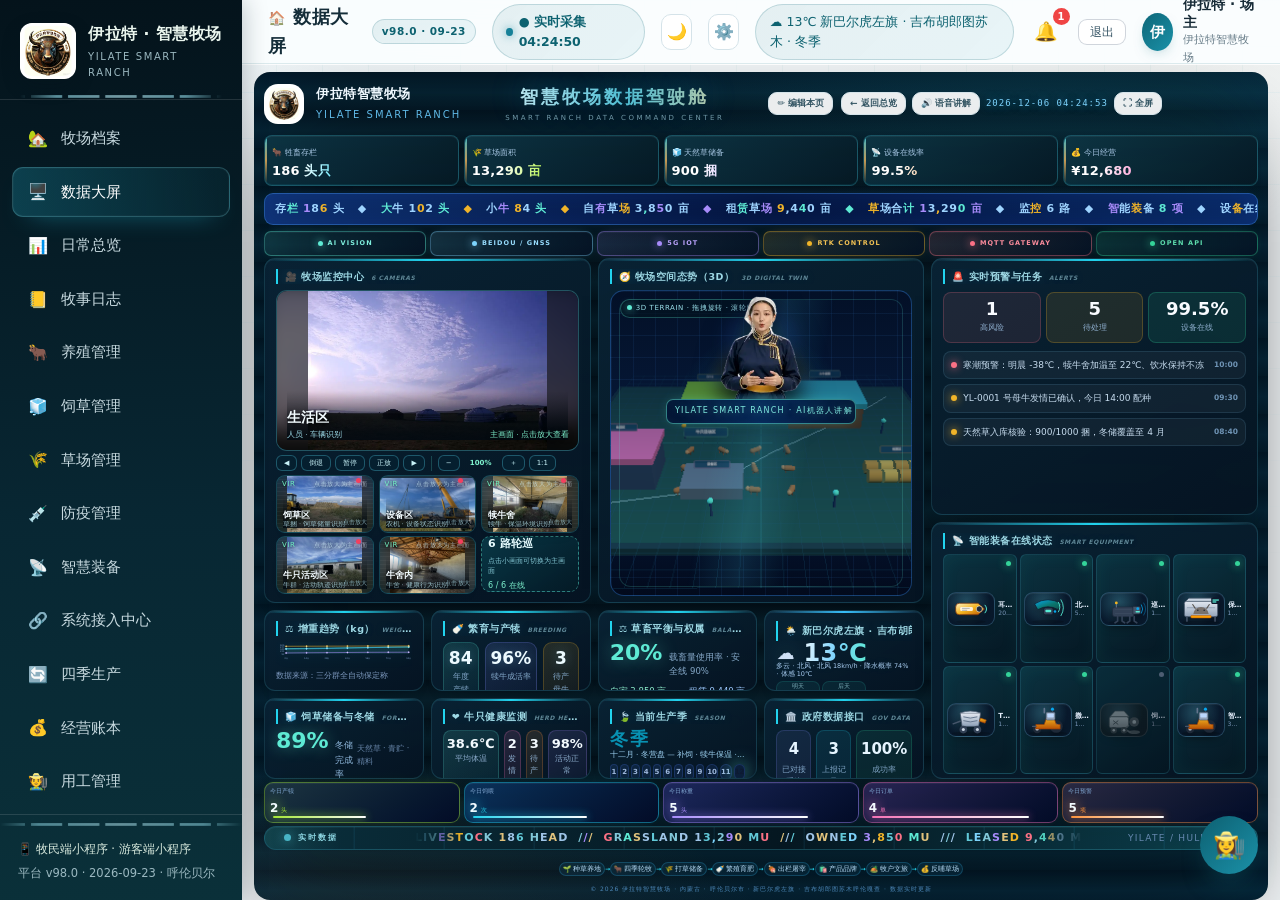
==== index.html @ 6fafd39a "v98.0 全站功能、账号权限与布局优化" ====
<!DOCTYPE html>
<html lang="zh-CN">
<head>
<meta charset="UTF-8">
<meta name="viewport" content="width=device-width, initial-scale=1.0">
<meta http-equiv="Cache-Control" content="no-cache, no-store, must-revalidate">
<meta http-equiv="Pragma" content="no-cache">
<meta http-equiv="Expires" content="0">
<title>伊拉特智慧牧场 · 一体化管理平台</title>
<link rel="icon" href="assets/logo-sm.webp?v=98.0d">
<link rel="stylesheet" href="css/style.css?v=98.0d">
</head>
<body>
<div class="app">
  <!-- 侧边导航（栏目由系统动态渲染，可在顶栏 ⚙ 修改栏目名） -->
  <aside class="sidebar" id="sidebar">
    <div class="brand">
      <div class="brand-logo"><img src="assets/logo-sm.webp?v=98.0d" alt="艾牧戈 AimuGo"></div>
      <div class="brand-text">
        <div class="brand-name">伊拉特 · 智慧牧场</div>
        <div class="brand-sub">YILATE SMART RANCH</div>
      </div>
    </div>
    <nav class="nav" id="nav"></nav>
    <div class="sidebar-foot">
      <div class="wx-mini">📱 牧民端小程序 · 游客端小程序</div>
      <div class="sys-info">平台 v98.0 · 2026-09-23 · 呼伦贝尔</div>
    </div>
  </aside>
  <div class="mask" id="mask"></div>

  <!-- 主区域 -->
  <main class="main">
    <header class="topbar">
      <button class="menu-btn" id="menuBtn">☰</button>
      <div class="crumb" id="crumb">数据总览</div>
      <span class="ver-badge" title="当前版本">v98.0 · 09-23</span>
      <div class="topbar-right">
        <div class="iot-chip" id="iotChip" title="点击开/关智能硬件实时采集">● 实时采集</div>
        <button class="gear-btn" id="themeBtn" title="切换科技深色 / 浅色">🌙</button>
        <button class="gear-btn" id="settingsBtn" title="栏目设置（可修改栏目名）">⚙️</button>
        <div class="weather-chip" id="weatherChip"></div>
        <div class="notice" title="预警中心"><span id="noticeBadge">0</span>🔔</div>
        <button class="exit-btn" id="exitBtn" type="button" title="退出登录，返回总栏目">退出</button>
        <div class="user">
          <div class="avatar">伊</div>
          <div class="user-info">
            <div class="user-name">伊拉特 · 场主</div>
            <div class="user-role">伊拉特智慧牧场</div>
          </div>
        </div>
      </div>
    </header>
    <nav class="mnav" id="mnav"></nav>
    <section class="content" id="content"></section>
    <footer class="foot">© 2026 内蒙古艾牧戈数智科技有限公司 · 智慧畜牧业一体化管理平台 v98.0 · 2026-09-23</footer>
  </main>
</div>
<button class="fab" id="fabBtn" title="智能服务小伊">👩‍🌾</button>
<script src="assets/vendor/three.min.js?v=98.0d"></script>
<script src="js/data.js?v=98.0d"></script>
<script src="js/charts.js?v=98.0d"></script>
<script src="js/app.js?v=98.0d"></script>
</body>
</html>
---- css/style.css ----
/* ============ 艾牧戈智慧牧场 · 样式 ============ */
:root{
  --green-950:#0f2e1c; --green-900:#16402a; --green-800:#1d5436;
  --green:#3f8f4f; --green-2:#57a464; --green-light:#eaf4ee;
  --blue:#2e86ab; --blue-light:#e8f3f8;
  --sand:#c8925a; --sand-light:#fbf3e4;
  --brown:#7a5230; --brown-light:#f5efe6;
  --red:#d9534f; --red-light:#fdeeee;
  --purple:#8a5a9e; --purple-light:#f3edf7;
  --steel:#5b7fa6; --steel-light:#eaf0f7;
  --ink:#22302a; --muted:#6b7a72; --line:#e6ece7;
  --bg:#f3f7f3; --card:#ffffff; --radius:14px;
  --shadow:0 6px 24px rgba(15,60,35,.07);
  --sidebar-w:242px;
}
*{margin:0;padding:0;box-sizing:border-box}
html{-webkit-text-size-adjust:100%}
body{
  overflow-x:hidden;
  font-family:"PingFang SC","Hiragino Sans GB","Microsoft YaHei","Source Han Sans SC",system-ui,-apple-system,sans-serif;
  background:var(--bg); color:var(--ink); font-size:14px; line-height:1.6;
}
code{font-family:ui-monospace,Menlo,Consolas,monospace;background:#f0f4f1;border:1px solid var(--line);border-radius:6px;padding:1px 6px;font-size:12px}
b,strong{font-weight:600}
a{color:var(--green);text-decoration:none}

/* ---------- 布局 ---------- */
.app{min-height:100vh}
.sidebar{
  position:fixed;left:0;top:0;bottom:0;width:var(--sidebar-w);z-index:50;
  background:linear-gradient(165deg,var(--green-950) 0%,var(--green-800) 70%,var(--green-900) 100%);
  color:#eaf6ee;display:flex;flex-direction:column;
  box-shadow:2px 0 18px rgba(10,40,25,.25);
}
.brand{display:flex;align-items:center;gap:12px;padding:22px 20px 18px;border-bottom:1px solid rgba(255,255,255,.12)}
.brand-logo{
  width:44px;height:44px;border-radius:12px;flex:none;
  background:linear-gradient(135deg,#ffd98a,#c8925a);display:flex;align-items:center;justify-content:center;font-size:22px;
  box-shadow:0 4px 12px rgba(0,0,0,.25);
}
.brand-name{font-size:16px;font-weight:700;letter-spacing:.5px}
.brand-sub{font-size:10px;letter-spacing:1.6px;color:#9fc3ab;margin-top:2px}
.nav{flex:1;padding:14px 12px;display:flex;flex-direction:column;gap:4px;overflow-y:auto}
.nav-item{
  display:flex;align-items:center;gap:12px;padding:11px 14px;border-radius:11px;cursor:pointer;
  color:#cfe3d6;font-size:14.5px;transition:.18s;user-select:none;border:1px solid transparent;
}
.nav-item:hover{background:rgba(255,255,255,.08);color:#fff}
.nav-item.active{background:rgba(255,255,255,.14);color:#fff;border-color:rgba(255,255,255,.18);box-shadow:inset 0 0 0 1px rgba(255,255,255,.05)}
.nav-ico{width:22px;text-align:center;font-size:16px}
.sidebar-foot{padding:16px 18px;border-top:1px solid rgba(255,255,255,.12);font-size:11.5px;color:#9fc3ab;line-height:1.8}
.wx-mini{color:#d7e9dd;margin-bottom:4px}

.main{margin-left:var(--sidebar-w);min-height:100vh;display:flex;flex-direction:column}
.topbar{
  position:sticky;top:0;z-index:40;height:64px;display:flex;align-items:center;gap:16px;
  padding:0 26px;background:rgba(255,255,255,.92);backdrop-filter:blur(8px);
  border-bottom:1px solid var(--line);
}
.crumb{font-size:18px;font-weight:700;letter-spacing:.3px}
.crumb::before{content:"🏠";margin-right:8px;font-size:14px;opacity:.75}
.topbar-right{margin-left:auto;display:flex;align-items:center;gap:16px}
.weather-chip{
  background:linear-gradient(135deg,#eaf7f0,#e8f3f8);border:1px solid #d9e9e0;border-radius:999px;
  padding:7px 14px;font-size:12.5px;color:#1e293b;font-weight:500;
}
.notice{position:relative;font-size:19px;cursor:pointer;padding:4px}
.notice span{
  position:absolute;top:-4px;right:-8px;background:var(--red);color:#fff;font-size:10px;font-weight:700;
  min-width:17px;height:17px;border-radius:9px;display:flex;align-items:center;justify-content:center;padding:0 4px;
}
.user{display:flex;align-items:center;gap:10px}
.avatar{
  width:38px;height:38px;border-radius:50%;display:flex;align-items:center;justify-content:center;
  background:linear-gradient(135deg,#3f8f4f,#57a464);color:#fff;font-weight:700;font-size:15px;
}
.user-name{font-size:13.5px;font-weight:600;line-height:1.3}
.user-role{font-size:11px;color:var(--muted)}
.menu-btn{display:none;background:none;border:none;font-size:20px;cursor:pointer;color:var(--ink)}
.mask{display:none;position:fixed;inset:0;background:rgba(10,30,18,.45);z-index:45}

.content{flex:1;padding:24px 26px 10px;overflow-x:hidden}
.foot{padding:16px 26px 22px;text-align:center;color:#93a399;font-size:12px}
.page{animation:fadeIn .35s ease}
.fade-in{animation:fadeIn .35s ease}
@keyframes fadeIn{from{opacity:0;transform:translateY(8px)}to{opacity:1;transform:none}}

/* ---------- 卡片 ---------- */
.card{background:var(--card);border:1px solid var(--line);border-radius:var(--radius);box-shadow:var(--shadow);padding:18px 20px;margin-bottom:18px;min-width:0}
.card-head{margin-bottom:14px;display:flex;align-items:center;justify-content:space-between;gap:10px;flex-wrap:wrap}
.card-head h3{font-size:15.5px;font-weight:700;color:#0f172a;position:relative;padding-left:12px}
.card-head h3::before{content:"";position:absolute;left:0;top:4px;bottom:4px;width:4px;border-radius:3px;background:linear-gradient(180deg,var(--green),var(--sand))}
.card-note{font-size:12.5px;color:var(--muted);background:#f7faf7;border:1px dashed #d8e4da;border-radius:10px;padding:10px 12px;margin-top:12px}
.card .chart-box{margin-top:2px}
.card .chart-box.center{display:flex;flex-direction:column;align-items:center}

/* ---------- 图表通用 ---------- */
.chart-svg{display:block}
.c-grid{stroke:#e8eee9;stroke-width:1;stroke-dasharray:3 4}
.c-axis{fill:#8a988f;font-size:10.5px}
.c-donut-val{font-size:26px;font-weight:800;fill:#0f172a}
.c-donut-title{font-size:11px;fill:#6b7a72}
.c-gauge-val{font-size:30px;font-weight:800;fill:#0f172a}
.c-gauge-label{font-size:11.5px;fill:#6b7a72}
.c-gauge-sub{font-size:10.5px;fill:#93a399}
.chart-legend{display:flex;gap:14px;flex-wrap:wrap;margin-top:10px;font-size:12px;color:var(--muted)}
.lg-item{display:inline-flex;align-items:center;gap:6px}
.lg-item i{width:10px;height:10px;border-radius:3px;display:inline-block}
.lg-item b{margin-left:4px;color:var(--ink)}

/* ---------- KPI ---------- */
.kpi-grid{display:grid;grid-template-columns:repeat(4,1fr);gap:14px;margin-bottom:18px}
.kpi-4{grid-template-columns:repeat(4,1fr)}
.stat-card{
  background:var(--card);border:1px solid var(--line);border-radius:var(--radius);box-shadow:var(--shadow);
  padding:16px;display:flex;gap:14px;align-items:center;transition:.2s;
}
.stat-card:hover{transform:translateY(-3px);box-shadow:0 10px 28px rgba(15,60,35,.12)}
.stat-ico{width:52px;height:52px;border-radius:13px;flex:none;display:flex;align-items:center;justify-content:center;font-size:24px}
.stat-label{font-size:12px;color:var(--muted)}
.stat-value{font-size:21px;font-weight:800;color:#0f172a;letter-spacing:.3px;margin:2px 0}
.stat-sub{font-size:11.5px;color:#93a399;line-height:1.5}

/* ---------- 栅格 ---------- */
.grid-3{display:grid;grid-template-columns:2fr 1fr;gap:18px;align-items:start}
.grid-3 .col1{display:flex;flex-direction:column;gap:18px;min-width:0}
.grid-3 .col2{display:flex;flex-direction:column;gap:18px;min-width:0}

/* ---------- 横幅 ---------- */
.hero-banner{
  border-radius:var(--radius);padding:26px 28px;margin-bottom:18px;color:#fff;position:relative;overflow:hidden;
  background:
    radial-gradient(1200px 300px at 10% -40%, rgba(255,255,255,.14), transparent 60%),
    linear-gradient(120deg,#1d5436 0%,#2e6b45 55%,#3f8f4f 100%);
  display:flex;align-items:center;justify-content:space-between;gap:16px;flex-wrap:wrap;
  box-shadow:var(--shadow);
}
.hero-banner::after{content:"🌾";position:absolute;right:24px;bottom:-14px;font-size:96px;opacity:.14;transform:rotate(-12deg)}
.hero-txt h2{font-size:21px;font-weight:800;letter-spacing:.5px}
.hero-txt p{margin-top:6px;font-size:13.5px;color:#d7e9dd;max-width:640px}
.hero-badge{background:rgba(255,255,255,.16);border:1px solid rgba(255,255,255,.25);border-radius:999px;padding:8px 16px;font-size:12.5px;position:relative;z-index:1}

/* ---------- 表格 ---------- */
.table-wrap{overflow-x:auto;border:1px solid var(--line);border-radius:12px;max-width:100%;width:100%}
.tbl{width:100%;border-collapse:collapse;font-size:13px;min-width:560px}
.tbl th{background:#f6f9f6;color:#4a5c51;font-weight:600;text-align:left;padding:11px 14px;border-bottom:1px solid var(--line);white-space:nowrap;font-size:12.5px}
.tbl td{padding:11px 14px;border-bottom:1px solid #eef2ee;color:#1e293b;white-space:nowrap}
.tbl tr:last-child td{border-bottom:none}
.tbl tbody tr:hover{background:#f8fbf8}

/* ---------- 状态 ---------- */
.pill{display:inline-block;padding:3px 10px;border-radius:999px;font-size:11.5px;font-weight:600;white-space:nowrap}
.pill.ok{background:var(--green-light);color:var(--green)}
.pill.warn{background:#fdf3e3;color:#b07d2e}
.pill.danger{background:var(--red-light);color:var(--red)}
.pill.muted{background:#eef1ef;color:#7d8b83}
.pill.info{background:var(--blue-light);color:var(--blue)}

/* ---------- 天气 ---------- */
.weather-card{display:flex;flex-direction:column;gap:10px}
.w-main{display:flex;align-items:center;gap:10px}
.w-ico{font-size:44px}
.w-temp{font-size:38px;font-weight:800;color:#0f172a}
.w-info{font-size:13px;color:#475569;line-height:1.8}
.w-range{color:var(--muted);font-size:12.5px}
.w-alert{margin-top:6px;background:#fdf3e3;border:1px solid #f2e2c4;border-radius:10px;padding:9px 12px;font-size:12.5px;color:#8a6420}

/* ---------- 任务列表 ---------- */
.task-list{display:flex;flex-direction:column;gap:10px}
.task-item{display:flex;align-items:flex-start;gap:10px;background:#fafcf9;border:1px solid #edf2ed;border-radius:11px;padding:11px 12px}
.task-ico{font-size:17px;flex:none}
.task-main{flex:1;min-width:0}
.task-txt{font-size:13px;color:#1e293b;line-height:1.5}
.task-time{font-size:11px;color:#9aa79f;margin-top:2px}
.task-item .pill{flex:none}

/* ---------- 四季 ---------- */
.season-row{display:grid;grid-template-columns:repeat(4,1fr);gap:10px;margin-bottom:14px}
.season-chip{border:1px solid var(--line);border-left:4px solid var(--sc);border-radius:11px;padding:11px 12px;background:#fbfcf9}
.sc-name{font-weight:700;font-size:14px}
.sc-months{font-size:11.5px;color:var(--muted);margin:2px 0 6px}
.sc-status{font-size:12px;color:#475569}

.season-grid{display:grid;grid-template-columns:repeat(4,1fr);gap:14px}
.season-card{border:1px solid var(--line);border-top:4px solid var(--sc);border-radius:13px;padding:16px;background:#fff}
.sc-top{display:flex;gap:10px;align-items:center;margin-bottom:8px}
.sc-emoji{font-size:26px}
.sc-area{font-size:13px;color:#475569;margin-bottom:10px}
.sc-bar{height:8px;background:#eef2ee;border-radius:5px;overflow:hidden;margin-bottom:8px}
.sc-bar i{display:block;height:100%;border-radius:5px}
.sc-status{font-size:12.5px;font-weight:600;color:var(--sc)}

/* ---------- 牲畜 ---------- */
.tabs{display:flex;gap:6px;background:#f2f6f2;border-radius:11px;padding:4px}
.tab{border:none;background:none;padding:7px 14px;border-radius:9px;font-size:13px;cursor:pointer;color:#5b6b61;font-weight:600;transition:.15s}
.tab.active{background:#fff;color:var(--green);box-shadow:0 2px 8px rgba(20,60,35,.12)}
.species-grid{display:grid;grid-template-columns:repeat(auto-fit,minmax(300px,1fr));gap:14px}
.species-card{border:1px solid var(--line);border-top:4px solid var(--sp);border-radius:13px;padding:16px;background:#fff}
.sp-head{display:flex;align-items:center;gap:12px;margin-bottom:10px}
.sp-emoji{font-size:34px}
.sp-name{font-size:18px;font-weight:800}
.sp-breed{font-size:12px;color:var(--muted)}
.sp-count{margin-left:auto;font-size:24px;font-weight:800;color:var(--sp);text-align:right}
.sp-count small{font-size:11px;color:var(--muted);font-weight:500}
.sp-structure{font-size:12.5px;color:#475569;background:#f7faf7;border-radius:9px;padding:9px 11px;margin-bottom:10px}
.sp-meta{display:flex;gap:14px;font-size:12px;color:var(--muted);margin-bottom:10px;flex-wrap:wrap}
.sp-meta b{color:#1e293b}
.sp-alerts{display:flex;flex-direction:column;gap:5px;margin-bottom:8px}
.sp-alert{font-size:12px;color:#8a6420;background:#fdf3e3;border-radius:8px;padding:5px 10px}
.sp-chart{height:118px}

.mini-alerts{display:flex;flex-direction:column;gap:12px}
.ma-item{display:flex;gap:12px;background:#fafcf9;border:1px solid #edf2ed;border-radius:11px;padding:12px}
.ma-item span{font-size:22px}
.ma-item b{font-size:13.5px}
.ma-item p{font-size:12px;color:var(--muted);margin-top:2px}
.dev-on{color:var(--green);font-weight:600}

/* ---------- 架构 ---------- */
.arch{display:flex;flex-direction:column;gap:0}
.arch-layer{border:1px solid var(--line);border-radius:12px;padding:14px 16px;background:#fbfcf9}
.arch-title{font-size:13px;font-weight:700;color:#1e293b;margin-bottom:10px}
.arch-boxes{display:flex;flex-wrap:wrap;gap:8px}
.arch-boxes span{background:#fff;border:1px solid #e3ebe4;border-radius:9px;padding:7px 12px;font-size:12.5px;color:#334155}
.arch-arrow{text-align:center;color:#57a464;font-size:14px;line-height:26px;font-weight:700}
.arch-layer.app .arch-boxes span{border-color:#dbe7dd;background:var(--green-light)}

.cat-list{display:flex;flex-direction:column;gap:10px}
.cat-item{display:flex;gap:12px;align-items:center;background:#fafcf9;border:1px solid #edf2ed;border-left:4px solid var(--cc);border-radius:11px;padding:12px}
.cat-ico{font-size:22px}
.cat-name{font-weight:700;font-size:13.5px}
.cat-desc{font-size:12px;color:var(--muted)}

/* ---------- 牧户游 ---------- */
.prod-grid{display:grid;grid-template-columns:repeat(4,1fr);gap:14px}
.prod-card{border:1px solid var(--line);border-radius:13px;padding:16px;background:#fff;transition:.2s;display:flex;flex-direction:column}
.prod-card:hover{transform:translateY(-3px);box-shadow:0 10px 24px rgba(15,60,35,.1)}
.prod-ico{font-size:30px;margin-bottom:8px}
.prod-name{font-weight:700;font-size:14.5px;margin-bottom:5px}
.prod-desc{font-size:12px;color:var(--muted);flex:1;line-height:1.6}
.prod-foot{display:flex;align-items:center;justify-content:space-between;margin-top:12px}
.prod-price{font-weight:800;color:var(--sand);font-size:15px}
.prod-season{font-size:11px;color:#93a399;background:#f4f7f4;border-radius:7px;padding:3px 8px}

.yurt-list{display:flex;flex-direction:column;gap:10px}
.yurt-item{background:#fafcf9;border:1px solid #edf2ed;border-radius:11px;padding:12px}
.yurt-top{display:flex;justify-content:space-between;align-items:center;font-weight:700;font-size:13.5px;margin-bottom:4px}
.yurt-fac{font-size:12px;color:var(--muted)}

/* ---------- 档案 ---------- */
.ranch-hero{
  border-radius:16px;color:#fff;text-align:center;padding:52px 30px 46px;margin-bottom:20px;position:relative;overflow:hidden;
  background:
    radial-gradient(900px 260px at 50% -60%, rgba(255,255,255,.18), transparent 60%),
    linear-gradient(135deg,#0f2e1c 0%,#1d5436 55%,#2e6b45 100%);
  box-shadow:var(--shadow);
}
.ranch-hero::before,.ranch-hero::after{content:"";position:absolute;left:0;right:0;height:34px;opacity:.5}
.ranch-hero::before{top:10px;background:radial-gradient(circle at 20px 20px,#d9ecd9 3px,transparent 3.5px);background-size:52px 34px}
.rh-inner{position:relative;z-index:1}
.rh-logo{
  width:76px;height:76px;margin:0 auto 14px;border-radius:20px;font-size:38px;
  background:linear-gradient(135deg,#ffd98a,#c8925a);display:flex;align-items:center;justify-content:center;
  box-shadow:0 8px 26px rgba(0,0,0,.3);
}
.rh-name{font-size:30px;font-weight:800;letter-spacing:2px}
.rh-en{font-size:12px;letter-spacing:2.4px;color:#a9cbb4;margin-top:6px}
.rh-loc{margin-top:12px;font-size:13.5px;color:#d7e9dd}
.rh-chips{margin-top:16px;display:flex;gap:10px;justify-content:center;flex-wrap:wrap}
.rh-chips span{background:rgba(255,255,255,.14);border:1px solid rgba(255,255,255,.25);border-radius:999px;padding:6px 16px;font-size:12.5px}
.prose{font-size:13.5px;color:#334155;line-height:1.9;margin-bottom:10px;text-align:justify}
.honor-row{display:flex;flex-wrap:wrap;gap:8px;margin-top:12px}
.honor{font-size:12px;color:#7a5230;background:var(--sand-light);border:1px solid #f0e0c6;border-radius:999px;padding:5px 12px}
.info-table{display:flex;flex-direction:column}
.info-row{display:flex;justify-content:space-between;gap:14px;padding:9px 0;border-bottom:1px dashed #e6ece7;font-size:13px}
.info-row:last-child{border-bottom:none}
.info-row span{color:var(--muted);flex:none}
.info-row b{text-align:right;color:#1e293b;font-weight:600}
.mini-stats{display:grid;grid-template-columns:1fr 1fr;gap:12px}
.ms{background:#fafcf9;border:1px solid #edf2ed;border-radius:11px;padding:13px;text-align:center}
.ms b{display:block;font-size:19px;font-weight:800;color:#0f172a}
.ms span{font-size:11.5px;color:var(--muted)}
.cold-list{display:flex;flex-direction:column;gap:9px}
.cold-item{font-size:12.5px;color:#1e293b;background:#f4f8f4;border:1px solid #e3ece4;border-radius:9px;padding:9px 12px}
.timeline{display:flex;flex-direction:column;gap:0;position:relative;padding-left:26px}
.timeline::before{content:"";position:absolute;left:8px;top:6px;bottom:6px;width:2px;background:linear-gradient(180deg,#3f8f4f,#c8925a)}
.tl-item{position:relative;padding:0 0 18px}
.tl-dot{position:absolute;left:-24px;top:5px;width:12px;height:12px;border-radius:50%;background:#57a464;border:3px solid #eaf4ee}
.tl-dot.now{background:#c8925a;border-color:#fbf3e4;box-shadow:0 0 0 4px rgba(200,146,90,.25)}
.tl-year{font-size:12px;font-weight:800;color:var(--sand)}
.tl-body b{font-size:14px}
.tl-body p{font-size:12.5px;color:var(--muted);margin-top:2px}

/* ---------- 进度条 ---------- */
.hbar{margin-bottom:12px}
.hbar-head{display:flex;justify-content:space-between;font-size:12.5px;color:#475569;margin-bottom:6px}
.hbar-head b{color:#0f172a}
.hbar-track{height:9px;background:#eef2ee;border-radius:6px;overflow:hidden}
.hbar-fill{height:100%;border-radius:6px;transition:width .4s}
.hbar-fill.warn{background:var(--red)}
.chart-box svg{max-width:100%;height:auto}

/* ---------- 响应式 ---------- */
@media (max-width:1200px){
  .kpi-grid{grid-template-columns:repeat(2,1fr)}
  .season-grid,.prod-grid{grid-template-columns:repeat(2,1fr)}
}
@media (max-width:980px){
  .sidebar{transform:translateX(-100%);transition:.25s}
  .sidebar.open{transform:none}
  .mask.show{display:block}
  .menu-btn{display:block}
  .main{margin-left:0}
  .grid-3{grid-template-columns:1fr}
}
@media (max-width:640px){
  .kpi-grid{grid-template-columns:1fr 1fr}
  .season-grid,.prod-grid,.season-row{grid-template-columns:1fr 1fr}
  .topbar{padding:0 14px}
  .user-info{display:none}
  .content{padding:16px 14px 6px}
  .hero-txt h2{font-size:17px}
  .stat-value{font-size:18px}
}

/* ============ v2 动态数据版 · 新增组件 ============ */
.brand-logo img{width:100%;height:100%;object-fit:contain;border-radius:10px;background:#fff;padding:3px;display:block}
.rh-logo img{width:100%;height:100%;object-fit:contain;border-radius:16px;background:#fff;padding:6px;display:block}
.page-head{display:flex;align-items:flex-end;justify-content:space-between;gap:14px;margin-bottom:18px;flex-wrap:wrap}
.page-head h2{font-size:22px;font-weight:800;color:#0f172a;letter-spacing:.5px}
.page-head p{font-size:13px;color:var(--muted);margin-top:4px}
.page-actions{display:flex;gap:8px;flex-wrap:wrap}
.hero-badges{display:flex;flex-direction:column;gap:8px;position:relative;z-index:1;align-items:flex-end}

/* ---------- 按钮 ---------- */
.btn{display:inline-flex;align-items:center;gap:6px;border:1px solid transparent;border-radius:10px;padding:9px 16px;font-size:13px;font-weight:600;cursor:pointer;transition:.15s;font-family:inherit}
.btn.solid{background:linear-gradient(135deg,#3f8f4f,#57a464);color:#fff;box-shadow:0 4px 12px rgba(63,143,79,.25)}
.btn.solid:hover{transform:translateY(-1px);box-shadow:0 6px 16px rgba(63,143,79,.32)}
.btn.ghost{background:#fff;border-color:#d8e4da;color:#334155}
.btn.ghost:hover{border-color:#3f8f4f;color:#3f8f4f}
.btn.danger{background:var(--red-light);color:var(--red);border-color:#f3c9c7}
.btn.danger:hover{background:#fbe2e1}
.btn.sm{padding:6px 12px;font-size:12.5px;border-radius:9px}
.mini-btn{border:none;background:#f2f6f2;color:#5b6b61;border-radius:8px;padding:4px 9px;font-size:11.5px;cursor:pointer;transition:.15s;font-family:inherit}
.mini-btn.danger{background:var(--red-light);color:var(--red)}
.mini-btn.danger:hover{background:#fbe2e1}

/* ---------- 弹窗 ---------- */
.modal-overlay{position:fixed;inset:0;background:rgba(15,40,25,.45);z-index:100;display:flex;align-items:center;justify-content:center;padding:20px;animation:fadeIn .2s}
.modal{background:#fff;border-radius:16px;width:520px;max-width:100%;max-height:90vh;overflow:auto;box-shadow:0 20px 60px rgba(0,0,0,.28)}
.modal-sm{width:380px}
.modal-head{display:flex;align-items:center;justify-content:space-between;padding:15px 20px;border-bottom:1px solid var(--line)}
.modal-head h3{font-size:16px;font-weight:700}
.modal-x{border:none;background:none;font-size:22px;color:#8a988f;cursor:pointer;line-height:1}
.modal-body{padding:18px 20px;display:flex;flex-direction:column;gap:12px}
.modal-foot{display:flex;justify-content:flex-end;gap:10px;padding:14px 20px;border-top:1px solid var(--line)}
.fld{display:flex;flex-direction:column;gap:6px}
.fld span{font-size:12.5px;font-weight:600;color:#475569}
.fld input,.fld select,.fld textarea{border:1px solid #d8e4da;border-radius:10px;padding:9px 12px;font-size:13.5px;font-family:inherit;background:#fbfdfb;outline:none;width:100%}
.fld input:focus,.fld select:focus,.fld textarea:focus{border-color:#3f8f4f;box-shadow:0 0 0 3px rgba(63,143,79,.12)}
.confirm-body{flex-direction:row;align-items:center;gap:12px;font-size:14px;color:#1e293b}
.confirm-body span{font-size:26px}

/* ---------- 轻提示 ---------- */
.toast{position:fixed;top:76px;right:22px;z-index:200;background:#0f172a;color:#fff;padding:12px 18px;border-radius:12px;font-size:13.5px;box-shadow:0 10px 30px rgba(0,0,0,.22);animation:slideIn .25s}
.toast.ok{background:#3f8f4f}
.toast.warn{background:#b07d2e}
.toast.out{opacity:0;transform:translateY(-6px);transition:.3s}
@keyframes slideIn{from{opacity:0;transform:translateY(-8px)}to{opacity:1;transform:none}}

/* ---------- 年度循环 ---------- */
.year-cycle{display:grid;grid-template-columns:repeat(12,1fr);gap:6px;margin-bottom:12px}
.yc-cell{height:44px;border-radius:10px;background:#f2f7f2;border:1px solid #dde8de;display:flex;align-items:center;justify-content:center;font-weight:700;font-size:14px;color:var(--yc);cursor:pointer;transition:.15s}
.yc-cell:hover{transform:scale(1.07)}
.yc-cell.now{background:var(--yc);color:#fff;box-shadow:0 4px 12px rgba(20,60,35,.18)}
.cycle-now{font-size:13px;color:#1e293b;background:#f7faf7;border-radius:10px;padding:10px 12px;margin-bottom:10px}
.cycle-nav{display:flex;gap:8px;margin-bottom:4px;flex-wrap:wrap}

.cycle-board{display:flex;gap:28px;align-items:center;border-radius:16px;padding:24px 28px;margin-bottom:18px;color:#fff;background:linear-gradient(135deg,var(--cb) 0%,#16402a 135%);box-shadow:var(--shadow);flex-wrap:wrap}
.cycle-meta{display:flex;gap:18px;align-items:center}
.cycle-month{font-size:64px;font-weight:900;line-height:1;letter-spacing:-2px}
.cycle-month small{font-size:18px;font-weight:600}
.ci-season{font-size:22px;font-weight:800;letter-spacing:1px}
.ci-date{font-size:12.5px;color:#d7e9dd;margin-top:2px}
.ci-focus{font-size:12.5px;background:rgba(255,255,255,.14);border:1px solid rgba(255,255,255,.22);border-radius:999px;padding:4px 12px;margin-top:8px;display:inline-block}
.cycle-tasks{flex:1;min-width:260px;display:flex;flex-direction:column;gap:8px}
.ct{display:flex;gap:10px;background:rgba(255,255,255,.1);border:1px solid rgba(255,255,255,.16);border-radius:10px;padding:9px 13px;font-size:13px}
.ct span{color:#ffd98a;font-weight:700;flex:none}

/* ---------- 轮盘 ---------- */
.wheel-wrap{display:flex;flex-direction:column;align-items:center;gap:14px}
.wheel{position:relative;width:256px;height:256px;border-radius:50%;box-shadow:0 8px 30px rgba(20,60,35,.16);margin:8px auto;flex:none}
.wheel-seg{position:absolute;left:50%;top:50%;width:34px;height:34px;margin:-17px 0 0 -17px;transform:rotate(var(--wa)) translateY(-100px) rotate(calc(-1*var(--wa)));border-radius:50%;background:var(--wc);color:#fff;display:flex;align-items:center;justify-content:center;font-size:12.5px;font-weight:700;cursor:pointer;box-shadow:0 3px 8px rgba(0,0,0,.2);transition:.15s;border:2px solid #fff;z-index:2}
.wheel-seg:hover{transform:rotate(var(--wa)) translateY(-100px) rotate(calc(-1*var(--wa))) scale(1.14)}
.wheel-seg[style*="--on:1"]{outline:3px solid #c8925a;outline-offset:3px}
.wheel-center{position:absolute;left:50%;top:50%;transform:translate(-50%,-50%);text-align:center;background:#fff;border-radius:50%;width:86px;height:86px;display:flex;flex-direction:column;align-items:center;justify-content:center;box-shadow:0 4px 14px rgba(0,0,0,.14);z-index:3}
.wheel-center b{font-size:27px;color:#0f172a;line-height:1}
.wheel-center span{font-size:12px;color:var(--muted);margin-top:2px}
.wheel-legend{display:flex;gap:14px;flex-wrap:wrap;font-size:12px;color:var(--muted);justify-content:center}
.wheel-legend i{display:inline-block;width:10px;height:10px;border-radius:3px;margin-right:5px;vertical-align:-1px}

/* ---------- 循环流程图 ---------- */
.flow{display:flex;flex-wrap:wrap;align-items:stretch;gap:6px}
.flow-node{flex:1;min-width:104px;background:#fbfcf9;border:1px solid #e3ece4;border-radius:12px;padding:12px 8px;text-align:center}
.flow-node.loop{border-color:#c8925a;background:var(--sand-light)}
.fn-ico{font-size:24px}
.fn-name{font-weight:700;font-size:13px;margin-top:4px}
.fn-desc{font-size:11px;color:var(--muted);margin-top:2px;line-height:1.5}
.flow-arrow{display:flex;align-items:center;color:#57a464;font-weight:700;font-size:16px}

.flow-vert{display:flex;flex-direction:column;gap:8px}
.fv{display:flex;gap:10px;align-items:center;background:#fafcf9;border:1px solid #edf2ed;border-radius:10px;padding:9px 12px;font-size:13px;color:#1e293b}
.fv b{width:22px;height:22px;border-radius:50%;background:var(--green);color:#fff;display:flex;align-items:center;justify-content:center;font-size:12px;flex:none}

/* ---------- 季节列表 ---------- */
.season-list{display:flex;flex-direction:column;gap:6px}
.sl-row{display:flex;gap:10px;align-items:center;background:#fafcf9;border:1px solid #edf2ed;border-left:4px solid var(--sl);border-radius:10px;padding:9px 12px;font-size:12.5px}
.sl-row.now{background:#fff;box-shadow:0 3px 10px rgba(20,60,35,.09)}
.sl-m{font-weight:800;color:var(--sl);flex:none;width:34px}
.sl-t{color:#475569}
.season-grid.col{grid-template-columns:1fr;gap:10px}
.season-chip.on{background:var(--sc);border-color:var(--sc)}
.season-chip.on .sc-name,.season-chip.on .sc-months,.season-chip.on .sc-status{color:#fff}
.season-card.on{border-color:var(--sc);box-shadow:0 6px 18px rgba(20,60,35,.14)}

/* ---------- 装备迷你卡 ---------- */
.dev-mini{display:flex;flex-direction:column;gap:12px}
.dev-kpis{display:grid;grid-template-columns:repeat(4,1fr);gap:10px}
.dk{background:#fafcf9;border:1px solid #edf2ed;border-radius:11px;padding:11px;text-align:center}
.dk b{display:block;font-size:16px;font-weight:800;color:#0f172a}
.dk span{font-size:11px;color:var(--muted)}
.dev-chips{display:flex;flex-wrap:wrap;gap:8px}
.dev-chips span{background:#fff;border:1px solid #e3ebe4;border-radius:9px;padding:6px 10px;font-size:12px;color:#334155}

/* ---------- 产品库存 ---------- */
.prod-stock{display:grid;grid-template-columns:repeat(3,1fr);gap:14px}
.ps-item{border:1px solid var(--line);border-radius:12px;padding:14px;background:#fff;transition:.15s}
.ps-item:hover{transform:translateY(-2px);box-shadow:0 8px 20px rgba(15,60,35,.08)}
.ps-ico{font-size:26px;margin-bottom:6px}
.ps-name{font-weight:700;font-size:13.5px}
.ps-price{font-size:12px;color:var(--sand);font-weight:600;margin:2px 0}
.ps-stock b{font-size:18px;color:#0f172a}
.ps-stock{font-size:12px;color:var(--muted)}
.ps-note{font-size:11.5px;color:#93a399;margin-top:6px}

/* ---------- 响应式补充 ---------- */
@media (max-width:1200px){
  .prod-stock{grid-template-columns:repeat(2,1fr)}
}
@media (max-width:980px){
  .flow{flex-direction:column}
  .flow-arrow{transform:rotate(90deg);justify-content:center}
}
@media (max-width:640px){
  .prod-stock{grid-template-columns:1fr}
  .year-cycle{grid-template-columns:repeat(6,1fr)}
  .dev-kpis{grid-template-columns:repeat(2,1fr)}
  .cycle-board{flex-direction:column;align-items:flex-start}
  .page-head{flex-direction:column;align-items:flex-start}
  .hero-badges{align-items:flex-start}
}

/* ============ v3 深化版 · 新增样式 ============ */
/* ---------- 顶栏设置按钮 ---------- */
.gear-btn{border:1px solid var(--line);background:#fff;border-radius:10px;width:36px;height:36px;font-size:16px;cursor:pointer;transition:.15s;display:flex;align-items:center;justify-content:center}
.gear-btn:hover{border-color:#3f8f4f;transform:rotate(30deg)}

/* ---------- 草原纹样（蒙古族菱形云纹） ---------- */
.sidebar-foot{
  background-image:url("data:image/svg+xml,%3Csvg xmlns='http://www.w3.org/2000/svg' width='44' height='22'%3E%3Cg fill='none' stroke='rgba(255,255,255,0.4)' stroke-width='1.4'%3E%3Cpath d='M22 2 L30 11 L22 20 L14 11 Z'/%3E%3Ccircle cx='22' cy='11' r='1.5' fill='rgba(255,255,255,0.75)'/%3E%3C/g%3E%3C/svg%3E");
  background-repeat:repeat-x;background-position:top center;padding-top:24px;background-size:44px 22px;
}
.brand{position:relative}
.brand::after{
  content:"";position:absolute;left:20px;right:20px;bottom:-1px;height:14px;
  background-image:url("data:image/svg+xml,%3Csvg xmlns='http://www.w3.org/2000/svg' width='28' height='14'%3E%3Cg fill='none' stroke='rgba(255,255,255,0.5)' stroke-width='1.2'%3E%3Cpath d='M14 1 L19 7 L14 13 L9 7 Z'/%3E%3C/g%3E%3C/svg%3E");
  background-repeat:repeat-x;opacity:.5;
}

/* ---------- 数据大屏 ---------- */
.bigscreen{
  position:relative;overflow:hidden;max-width:100%;border-radius:18px;color:#fff;padding:20px 22px 78px;
  min-height:calc(100vh - 140px);
  background:
    radial-gradient(900px 400px at 80% -10%, rgba(87,164,100,.25), transparent 60%),
    radial-gradient(700px 300px at 10% 110%, rgba(91,127,166,.2), transparent 60%),
    linear-gradient(180deg,#0d2b1a 0%,#123822 55%,#0a2215 100%);
  box-shadow:var(--shadow);
}
.bs-top{display:flex;align-items:center;justify-content:space-between;gap:14px;flex-wrap:wrap;margin-bottom:16px}
.bs-brand{display:flex;align-items:center;gap:12px}
.bs-brand img{width:52px;height:52px;border-radius:12px;background:#fff;padding:4px;object-fit:contain}
.bs-name{font-size:18px;font-weight:800;letter-spacing:.5px}
.bs-en{font-size:10px;letter-spacing:2px;color:#8fb89a;margin-top:2px}
.bs-title{font-size:24px;font-weight:900;letter-spacing:6px;background:linear-gradient(90deg,#ffd98a,#ffb35c);-webkit-background-clip:text;background-clip:text;color:transparent;text-shadow:0 0 30px rgba(255,180,80,.2)}
.bs-tools{display:flex;align-items:center;gap:10px}
.bs-time{font-size:14px;font-family:ui-monospace,Menlo,monospace;color:#d7e9dd;letter-spacing:1px}
.bs-full{background:rgba(255,255,255,.12);border-color:rgba(255,255,255,.25);color:#fff}
.bs-full:hover{border-color:#ffd98a;color:#ffd98a}
.bs-body{display:grid;grid-template-columns:1fr 1.35fr 1fr;gap:14px;align-items:stretch}
.bs-col{display:flex;flex-direction:column;gap:14px;min-width:0}
.bs-panel{background:rgba(255,255,255,.06);border:1px solid rgba(255,255,255,.12);border-radius:14px;padding:15px 16px;backdrop-filter:blur(6px)}
.bsp-title{font-size:12.5px;font-weight:700;color:#cfe3d6;letter-spacing:.5px;margin-bottom:8px}
.bsp-big{font-size:44px;font-weight:900;line-height:1.1;letter-spacing:1px}
.bsp-sub{font-size:11.5px;color:#9fc3ab;margin-top:6px}
.bs-chart{margin-top:4px}
.bs-chart.center{display:flex;flex-direction:column;align-items:center}
.bigscreen .c-grid{stroke:rgba(255,255,255,.14)}
.bigscreen .c-axis{fill:rgba(255,255,255,.5)}
.bigscreen .c-donut-val,.bigscreen .c-gauge-val{fill:#fff}
.bigscreen .c-donut-title,.bigscreen .c-gauge-label,.bigscreen .c-gauge-sub{fill:rgba(255,255,255,.6)}
.bigscreen .chart-legend{color:rgba(255,255,255,.7)}
.bigscreen .lg-item b{color:#fff}
.bs-yc{grid-template-columns:repeat(12,1fr);gap:4px;margin:12px 0}
.bs-yc .yc-cell{height:34px;background:rgba(255,255,255,.08);border-color:rgba(255,255,255,.12);color:var(--yc);font-size:12px}
.bs-yc .yc-cell.now{background:var(--yc);color:#fff}
.bs-season-name{font-size:40px;font-weight:900;letter-spacing:4px;line-height:1}
.bs-season-focus{font-size:13px;color:#d7e9dd;margin-top:6px}
.bs-tasks{display:flex;flex-direction:column;gap:7px;margin-top:12px}
.bs-task{font-size:12.5px;color:#e6f2ea;background:rgba(255,255,255,.07);border-radius:9px;padding:7px 11px}
.bs-task span{color:#ffd98a;margin-right:6px}
.bs-rows{display:flex;flex-direction:column}
.bs-row{display:flex;justify-content:space-between;align-items:center;padding:9px 0;border-bottom:1px dashed rgba(255,255,255,.14);font-size:13px;color:#cfe3d6}
.bs-row:last-child{border-bottom:none}
.bs-row b{color:#ffd98a;font-size:15px}
.bs-w-main{display:flex;align-items:center;gap:10px;font-size:34px;font-weight:800}
.bs-w-info{font-size:12.5px;color:#cfe3d6;margin-top:4px}
.bs-w-alert{margin-top:8px;background:rgba(255,179,71,.15);border:1px solid rgba(255,179,71,.3);border-radius:9px;padding:8px 10px;font-size:12px;color:#ffd98a}
.bs-ticker-list{display:flex;flex-direction:column;gap:7px}
.bs-tick{display:flex;align-items:center;gap:8px;font-size:12px;color:#e6f2ea;background:rgba(255,255,255,.06);border-radius:9px;padding:7px 10px}
.bs-tick .pill{flex:none}
.bs-foot{margin-top:16px;display:flex;flex-direction:column;gap:8px;position:relative;z-index:2}
.bs-flow{display:flex;flex-wrap:wrap;align-items:center;gap:6px;font-size:12.5px;color:#cfe3d6}
.bs-flow span{background:rgba(255,255,255,.08);border:1px solid rgba(255,255,255,.14);border-radius:999px;padding:5px 12px}
.bs-flow i{color:#ffd98a;font-style:normal;font-weight:700}
.bs-copy{font-size:11px;color:#7fa98b;text-align:center;letter-spacing:1px}
.bs-silhouette{position:absolute;left:0;right:0;bottom:0;width:100%;height:120px;pointer-events:none;z-index:1}
.bigscreen:fullscreen{border-radius:0;min-height:100vh}
.bigscreen:fullscreen .bs-body{min-height:calc(100vh - 200px)}

/* ---------- 草场分类 ---------- */
.gt-grid{display:grid;grid-template-columns:repeat(3,1fr);gap:12px}
.gt-card{border:1px solid var(--line);border-top:4px solid var(--gc);border-radius:12px;padding:14px;background:#fff;transition:.15s}
.gt-card:hover{transform:translateY(-2px);box-shadow:0 8px 20px rgba(15,60,35,.08)}
.gt-ico{font-size:26px}
.gt-name{font-weight:800;font-size:14.5px;margin:4px 0 2px}
.gt-area{font-size:12.5px;color:#475569;font-weight:600}
.gt-species{font-size:11.5px;color:var(--muted);margin-top:2px}
.gt-note{font-size:11.5px;color:#93a399;margin-top:6px;background:#f7faf7;border-radius:8px;padding:6px 9px}
.gt-tag{display:inline-block;font-size:11.5px;font-weight:600;color:var(--gc);background:color-mix(in srgb,var(--gc) 14%,#fff);border:1px solid color-mix(in srgb,var(--gc) 35%,#fff);border-radius:8px;padding:2px 9px;white-space:nowrap}
@supports not (background:color-mix(in srgb,red,white)){.gt-tag{background:#f0f5f0}}

/* ---------- 智慧装备 ---------- */
.proto-row{display:grid;grid-template-columns:repeat(4,1fr);gap:10px}
.proto-item{display:flex;gap:10px;align-items:flex-start;background:#fafcf9;border:1px solid #edf2ed;border-radius:11px;padding:11px}
.proto-item span{font-size:22px;flex:none}
.proto-item b{font-size:13px;color:#1e293b}
.proto-item p{font-size:11.5px;color:var(--muted);margin-top:2px;line-height:1.5}
.cat-grid{display:grid;grid-template-columns:repeat(3,1fr);gap:12px}
.cat-card{border:1px solid var(--line);border-left:4px solid var(--cc);border-radius:12px;padding:14px;background:#fff}
.cat-head{display:flex;gap:10px;align-items:center;margin-bottom:8px}
.cat-name{font-weight:800;font-size:14px}
.cat-desc{font-size:11.5px;color:var(--muted)}
.cat-count{font-size:13px;color:#1e293b;margin-bottom:6px}
.cat-count b{font-size:18px;color:var(--cc)}
.cat-proto{font-size:11px;color:#93a399;background:#f7faf7;border-radius:8px;padding:5px 9px}
.cat-tag{display:inline-block;font-size:11.5px;font-weight:600;color:var(--cc);background:color-mix(in srgb,var(--cc) 12%,#fff);border:1px solid color-mix(in srgb,var(--cc) 32%,#fff);border-radius:8px;padding:2px 9px;white-space:nowrap}
@supports not (background:color-mix(in srgb,red,white)){.cat-tag{background:#f0f5f0}}
.proto-mini{font-size:11.5px;color:#5b6b61}

/* ---------- 呼伦贝尔特色 ---------- */
.hulu-hero{
  border-radius:16px;color:#fff;text-align:center;padding:40px 24px 34px;margin-bottom:18px;position:relative;overflow:hidden;
  background:
    radial-gradient(800px 260px at 50% -50%, rgba(255,255,255,.16), transparent 60%),
    linear-gradient(135deg,#12361f 0%,#1d5436 55%,#2e6b45 100%);
}
.hulu-hero::before{content:"";position:absolute;left:0;right:0;bottom:0;height:44px;background:radial-gradient(circle at 20px 18px,#d9ecd9 3px,transparent 3.5px);background-size:52px 30px;opacity:.5}
.hh-badge{display:inline-block;font-size:12px;background:rgba(255,255,255,.14);border:1px solid rgba(255,255,255,.25);border-radius:999px;padding:5px 16px;letter-spacing:1px}
.hh-title{font-size:26px;font-weight:800;letter-spacing:1px;margin-top:14px}
.hh-sub{font-size:13.5px;color:#d7e9dd;margin-top:8px;letter-spacing:1px}
.hulu-grid{display:grid;grid-template-columns:repeat(4,1fr);gap:12px}
.hulu-card{border:1px solid var(--line);border-radius:12px;padding:14px;text-align:center;background:#fff;transition:.15s}
.hulu-card:hover{transform:translateY(-2px);box-shadow:0 8px 20px rgba(15,60,35,.08)}
.hl-ico{font-size:28px}
.hl-name{font-weight:800;font-size:13.5px;margin-top:6px}
.hl-desc{font-size:11.5px;color:var(--muted);margin-top:3px;line-height:1.5}
.mg-list{display:flex;flex-direction:column;gap:9px}
.mg-item{background:#fafcf9;border:1px solid #edf2ed;border-left:4px solid var(--sand);border-radius:11px;padding:11px 13px}
.mg-item.done{border-left-color:#3f8f4f;opacity:.85}
.mg-top{display:flex;justify-content:space-between;align-items:center}
.mg-top b{font-size:13.5px}
.mg-route{font-size:12.5px;color:#475569;margin-top:4px}
.mg-time{font-size:11.5px;color:var(--muted);margin-top:2px}
.eco-list{display:flex;flex-direction:column;gap:9px}
.eco-item{display:flex;gap:10px;align-items:center;background:#fafcf9;border:1px solid #edf2ed;border-radius:11px;padding:10px 12px}
.eco-item span{font-size:22px;flex:none}
.eco-item b{font-size:13px}
.eco-item p{font-size:11.5px;color:var(--muted);margin-top:2px}
.eco-item .pill{margin-left:auto;flex:none}

/* ---------- 响应式补充 ---------- */
@media (max-width:1200px){
  .proto-row{grid-template-columns:repeat(2,1fr)}
  .gt-grid,.cat-grid{grid-template-columns:repeat(2,1fr)}
  .hulu-grid{grid-template-columns:repeat(2,1fr)}
  .bs-body{grid-template-columns:1fr 1fr}
  .bs-mid{grid-column:1/-1;order:-1}
}
@media (max-width:640px){
  .proto-row,.gt-grid,.cat-grid,.hulu-grid{grid-template-columns:1fr}
  .bs-body{grid-template-columns:1fr}
  .bs-title{font-size:16px;letter-spacing:2px}
  .bs-yc{grid-template-columns:repeat(6,1fr)}
}

/* ============ v3.1 实时采集 + 精简栏目样式 ============ */
.iot-chip{
  display:inline-flex;align-items:center;gap:6px;cursor:pointer;user-select:none;
  background:linear-gradient(135deg,#eaf7f0,#e8f3f8);border:1px solid #cfe6d8;color:#1d5c37;
  border-radius:999px;padding:7px 13px;font-size:12.5px;font-weight:700;transition:.2s;
}
.iot-chip::before{content:"";width:8px;height:8px;border-radius:50%;background:#2ecc71;animation:pulse 1.6s infinite}
.iot-chip.off{color:#8a6d3b;border-color:#e8dcbe;background:#fdf6e7}
.iot-chip.off::before{background:#d9534f;animation:none}
@keyframes pulse{0%{box-shadow:0 0 0 0 rgba(46,204,113,.5)}70%{box-shadow:0 0 0 7px rgba(46,204,113,0)}100%{box-shadow:0 0 0 0 rgba(46,204,113,0)}}

.live-strip{
  display:flex;align-items:center;gap:16px;flex-wrap:wrap;margin-bottom:18px;
  background:linear-gradient(90deg,#0d2b1a,#1d5436);border-radius:14px;padding:12px 18px;color:#fff;box-shadow:var(--shadow);
}
.ls-title{font-size:13px;font-weight:800;white-space:nowrap;letter-spacing:.5px}
.ls-title small{display:block;font-size:10.5px;color:#9fc3ab;font-weight:500;letter-spacing:0}
.ls-chips{display:flex;gap:8px;flex-wrap:wrap;flex:1}
.ls-chips span{font-size:12px;color:#d7e9dd;background:rgba(255,255,255,.08);border:1px solid rgba(255,255,255,.14);border-radius:9px;padding:6px 11px;white-space:nowrap}
.ls-chips b{color:#ffd98a;font-size:13px;margin-left:2px}

.eco-strip{display:grid;grid-template-columns:1fr 1fr;gap:10px}
.es-item{background:#fafcf9;border:1px solid #edf2ed;border-left:4px solid var(--steel);border-radius:11px;padding:10px 12px}
.es-item span{font-size:20px;float:left;margin-right:8px}
.es-item b{font-size:13px}
.es-item i{float:right;font-style:normal;font-size:10.5px;color:var(--green);background:var(--green-light);border-radius:7px;padding:2px 8px;font-weight:600}
.es-item p{font-size:11.5px;color:var(--muted);margin-top:4px;clear:both}

.iot-pipe{display:flex;flex-wrap:wrap;align-items:stretch;gap:6px}
.pipe-node{flex:1;min-width:150px;background:#fbfcf9;border:1px solid #e3ece4;border-radius:12px;padding:12px;text-align:center}
.pipe-node span{font-size:22px}
.pipe-node b{display:block;font-size:13.5px;margin-top:4px}
.pipe-node p{font-size:11px;color:var(--muted);margin-top:2px}
.iot-pipe > i{display:flex;align-items:center;color:#57a464;font-weight:700;font-style:normal}
@media (max-width:640px){
  .iot-pipe{flex-direction:column}
  .iot-pipe > i{transform:rotate(90deg);justify-content:center}
  .eco-strip{grid-template-columns:1fr}
  .live-strip{flex-direction:column;align-items:flex-start}
}

/* ============ 畜牧业智能体 ============ */
.fab{
  position:fixed;right:22px;bottom:26px;z-index:70;width:58px;height:58px;border-radius:50%;border:none;cursor:pointer;
  font-size:26px;background:linear-gradient(135deg,#3f8f4f,#57a464);color:#fff;
  box-shadow:0 10px 28px rgba(31,112,58,.45);transition:.2s;display:flex;align-items:center;justify-content:center;
}
.fab:hover{transform:scale(1.1) rotate(-6deg)}
.fab::after{content:"智能体";position:absolute;right:66px;top:50%;transform:translateY(-50%);background:#0f172a;color:#fff;font-size:11.5px;padding:4px 10px;border-radius:8px;white-space:nowrap;opacity:0;transition:.2s;pointer-events:none}
.fab:hover::after{opacity:1}

.agent-page{max-width:860px;margin:0 auto}
.agent-head{display:flex;align-items:center;gap:12px;background:linear-gradient(120deg,#16402a,#2e6b45);border-radius:16px;padding:16px 18px;color:#fff;margin-bottom:12px;box-shadow:var(--shadow)}
.ah-avatar{width:50px;height:50px;border-radius:14px;background:rgba(255,255,255,.14);display:flex;align-items:center;justify-content:center;font-size:26px;flex:none}
.ah-txt b{font-size:16px;display:block}
.ah-txt span{font-size:11.5px;color:#b7d4c2}
.ah-online{margin-left:auto;font-size:12px;color:#7ef0a8;font-weight:700;white-space:nowrap}
.agent-brief{font-size:12.5px;color:#1e293b;background:#fdf6e7;border:1px solid #f0e0c0;border-radius:11px;padding:10px 14px;margin-bottom:12px}
.agent-chat{display:flex;flex-direction:column;gap:12px;max-height:46vh;min-height:280px;overflow-y:auto;padding:14px;background:#f7faf7;border:1px solid var(--line);border-radius:14px;margin-bottom:12px}
.am{display:flex;gap:10px;max-width:86%}
.am.user{align-self:flex-end;flex-direction:row-reverse}
.am-ava{width:34px;height:34px;border-radius:50%;background:#fff;border:1px solid var(--line);display:flex;align-items:center;justify-content:center;font-size:17px;flex:none}
.am-bubble{background:#fff;border:1px solid var(--line);border-radius:14px;padding:10px 14px;font-size:13.5px;line-height:1.75;color:#1e293b;box-shadow:0 2px 8px rgba(20,60,35,.05)}
.am.user .am-bubble{background:linear-gradient(135deg,#3f8f4f,#57a464);color:#fff;border-color:transparent}
.am-bubble.typing{display:flex;gap:5px;align-items:center;padding:14px 16px}
.am-bubble.typing i{width:7px;height:7px;border-radius:50%;background:#8a9a8f;animation:tp 1.2s infinite}
.am-bubble.typing i:nth-child(2){animation-delay:.2s}
.am-bubble.typing i:nth-child(3){animation-delay:.4s}
@keyframes tp{0%,60%,100%{transform:translateY(0);opacity:.4}30%{transform:translateY(-4px);opacity:1}}
.agent-quick{display:flex;gap:8px;overflow-x:auto;padding-bottom:8px;margin-bottom:12px;scrollbar-width:none}
.agent-quick::-webkit-scrollbar{display:none}
.aq{flex:none;border:1px solid #d8e4da;background:#fff;color:#2f5e3f;border-radius:999px;padding:7px 14px;font-size:12.5px;cursor:pointer;transition:.15s;font-family:inherit}
.aq:hover{background:#eaf4ee;border-color:#3f8f4f}
.agent-input{display:flex;gap:8px;align-items:center}
.agent-input input{flex:1;border:1px solid #d8e4da;border-radius:12px;padding:11px 14px;font-size:14px;font-family:inherit;outline:none;background:#fff}
.agent-input input:focus{border-color:#3f8f4f;box-shadow:0 0 0 3px rgba(63,143,79,.12)}
.mic{border:1px solid #d8e4da;background:#fff;border-radius:12px;width:44px;height:44px;font-size:18px;cursor:pointer;transition:.15s}
.mic:hover{border-color:#c8925a}
.send{border:none;background:linear-gradient(135deg,#3f8f4f,#57a464);color:#fff;border-radius:12px;padding:0 20px;height:44px;font-size:14px;font-weight:700;cursor:pointer;box-shadow:0 4px 12px rgba(63,143,79,.25)}
.send:hover{transform:translateY(-1px)}
@media (max-width:640px){
  .fab{right:16px;bottom:18px;width:54px;height:54px;font-size:24px}
  .agent-chat{max-height:52vh}
  .am{max-width:92%}
}

/* ============ v3.2 手机端排版修复 ============ */
@media (max-width:640px){
  .topbar{height:56px;padding:0 10px;gap:8px}
  .crumb{font-size:14.5px}
  .crumb::before{margin-right:5px;font-size:12px}
  .topbar-right{gap:7px}
  .weather-chip{display:none}
  .iot-chip{font-size:10.5px;padding:5px 9px;max-width:132px;overflow:hidden;text-overflow:ellipsis;white-space:nowrap}
  .gear-btn{width:30px;height:30px;font-size:13px}
  .notice{font-size:16px}
  .avatar{width:32px;height:32px;font-size:13px}
  .content{padding:12px 10px 8px}
  .card{padding:13px 14px;margin-bottom:12px;border-radius:12px}
  .card-head{margin-bottom:10px}
  .card-head h3{font-size:14px}
  .stat-card{padding:12px;gap:10px;border-radius:12px}
  .stat-ico{width:44px;height:44px;font-size:21px;border-radius:11px}
  .stat-value{font-size:18px}
  .stat-sub{font-size:11px;line-height:1.4}
  .hero-banner{padding:16px 14px;border-radius:12px}
  .hero-banner::after{display:none}
  .hero-txt h2{font-size:16px}
  .hero-txt p{font-size:12px}
  .hero-badge{font-size:11px;padding:5px 11px}
  .hero-badges{gap:6px}
  .page-head h2{font-size:17px}
  .page-head p{font-size:12px}
  .kpi-grid{gap:9px}
  .tbl{font-size:11.5px;min-width:500px}
  .tbl th,.tbl td{padding:8px 9px}
  .tabs{overflow-x:auto;-webkit-overflow-scrolling:touch;flex-wrap:nowrap;justify-content:flex-start}
  .tab{white-space:nowrap;padding:6px 11px;font-size:12.5px}
  .year-cycle .yc-cell{height:38px;font-size:12px}
  .season-row{gap:7px}
  .season-chip{padding:8px 10px}
  .season-grid{gap:9px}
  .prod-grid,.gt-grid,.cat-grid,.hulu-grid{gap:9px}
  .prod-card,.gt-card,.cat-card,.hulu-card,.ps-item{padding:11px}
  .flow-node{min-width:96px;padding:10px 6px}
  .wheel{width:214px;height:214px}
  .wheel-seg{transform:rotate(var(--wa)) translateY(-82px) rotate(calc(-1*var(--wa)))}
  .wheel-seg:hover{transform:rotate(var(--wa)) translateY(-82px) rotate(calc(-1*var(--wa))) scale(1.12)}
  .wheel-center{width:72px;height:72px}
  .wheel-center b{font-size:22px}
  .cycle-board{padding:16px;border-radius:12px}
  .cycle-month{font-size:46px}
  .ci-season{font-size:18px}
  .ct{font-size:12px;padding:8px 11px}
  .ranch-hero{padding:34px 14px 30px;border-radius:12px}
  .rh-logo{width:58px;height:58px;font-size:28px;border-radius:14px}
  .rh-name{font-size:22px}
  .rh-chips span{font-size:11px;padding:5px 11px}
  .hh-title{font-size:19px}
  .hh-sub{font-size:12px}
  .agent-brief{font-size:11.5px;padding:8px 11px}
  .am-bubble{font-size:12.5px;padding:9px 12px}
  .aq{font-size:11.5px;padding:6px 11px}
  .agent-input input{font-size:13px;padding:9px 11px}
  .send{height:40px;padding:0 14px;font-size:13px}
  .mic{width:40px;height:40px;font-size:16px}
  .bigscreen{padding:14px 12px 70px;border-radius:14px}
  .bs-top{gap:8px;margin-bottom:10px}
  .bs-brand img{width:38px;height:38px}
  .bs-name{font-size:13px}
  .bs-en{font-size:8.5px}
  .bs-title{font-size:15px;letter-spacing:2px;order:3;width:100%}
  .bs-time{font-size:11px}
  .bs-full{padding:5px 10px;font-size:11px}
  .bs-body{gap:10px}
  .bs-panel{padding:11px 12px;border-radius:12px}
  .bsp-title{font-size:11.5px}
  .bsp-big{font-size:32px}
  .bs-season-name{font-size:30px}
  .bs-yc .yc-cell{height:28px;font-size:10px}
  .bs-flow{font-size:11px;gap:4px}
  .bs-flow span{padding:4px 9px}
  .foot{padding:12px 12px 16px;font-size:11px}
  .table-wrap{-webkit-overflow-scrolling:touch}
}
@media (max-width:380px){
  .stat-card{flex-direction:column;align-items:flex-start;gap:6px}
  .stat-ico{width:38px;height:38px;font-size:18px}
  .stat-value{font-size:16px}
  .prod-grid,.gt-grid,.cat-grid,.hulu-grid,.season-grid,.season-row{grid-template-columns:1fr}
  .year-cycle{grid-template-columns:repeat(6,1fr)}
}

/* ============ 政务对接 ============ */
.gov-send{display:flex;gap:10px;flex-wrap:wrap}
.gov-btn{
  flex:1;min-width:150px;border:none;cursor:pointer;border-radius:12px;padding:14px 12px;text-align:center;
  background:linear-gradient(135deg,#2e86ab,#4aa3c4);color:#fff;font-size:13.5px;font-weight:700;font-family:inherit;
  box-shadow:0 4px 12px rgba(46,134,171,.25);transition:.15s;
}
.gov-btn:hover{transform:translateY(-2px);box-shadow:0 8px 20px rgba(46,134,171,.35)}
.gov-btn:nth-child(2){background:linear-gradient(135deg,#3f8f4f,#57a464);box-shadow:0 4px 12px rgba(63,143,79,.25)}
.gov-btn:nth-child(3){background:linear-gradient(135deg,#b3541e,#cc7a3d);box-shadow:0 4px 12px rgba(179,84,30,.25)}
.gov-btn:nth-child(4){background:linear-gradient(135deg,#7a5230,#a07a50);box-shadow:0 4px 12px rgba(122,82,48,.25)}
pre.code{
  background:#0f2e1c;color:#d9ecd9;border-radius:12px;padding:14px 16px;font-size:12px;line-height:1.7;
  font-family:ui-monospace,Menlo,Consolas,monospace;overflow-x:auto;white-space:pre;margin:0;
}
@media (max-width:640px){
  .gov-btn{min-width:calc(50% - 5px);padding:11px 8px;font-size:12.5px}
  pre.code{font-size:11px;padding:11px 12px}
}

/* ============ 牧事日志 / 经营账本 ============ */
.patrol-head{display:flex;justify-content:space-between;align-items:center;margin-bottom:10px}
.patrol-head b{font-size:14px}
.patrol-head span{font-size:12px;color:var(--green);font-weight:700}
.check-list{display:grid;grid-template-columns:repeat(2,1fr);gap:8px}
.ck-item{display:flex;align-items:center;gap:8px;background:#fafcf9;border:1px solid #edf2ed;border-radius:10px;padding:10px 12px;cursor:pointer;font-size:13px;user-select:none;transition:.15s}
.ck-item input{display:none}
.ck-item span{font-size:0;width:18px;height:18px;border:2px solid #c9d6cc;border-radius:6px;flex:none;transition:.15s;position:relative}
.ck-item em{font-style:normal;color:#475569}
.ck-item input:checked + span{background:#3f8f4f;border-color:#3f8f4f}
.ck-item input:checked + span::after{content:"✓";color:#fff;font-size:12px;display:flex;align-items:center;justify-content:center;line-height:14px}
.ck-item input:checked ~ em{color:#3f8f4f;font-weight:600}
.ck-item:hover{border-color:#3f8f4f}

.calc-box{display:flex;flex-direction:column;gap:12px}
.calc-row{display:flex;gap:10px;flex-wrap:wrap;align-items:flex-end}
.calc-row label{display:flex;flex-direction:column;gap:4px;font-size:11.5px;color:var(--muted);flex:1;min-width:90px}
.calc-row input,.calc-row select{border:1px solid #d8e4da;border-radius:9px;padding:8px 10px;font-size:13px;font-family:inherit;outline:none;background:#fff;width:100%}
.calc-row input:focus,.calc-row select:focus{border-color:#3f8f4f}
.calc-row .btn{flex:none;height:40px}
.calc-result{background:#0f2e1c;color:#fff;border-radius:12px;padding:14px 16px;display:flex;flex-direction:column;gap:8px;font-size:13px}
.cr-line{display:flex;justify-content:space-between;align-items:center;padding:5px 0;border-bottom:1px dashed rgba(255,255,255,.15)}
.cr-line.big b{font-size:20px}
.cr-line.ok b{color:#7ef0a8}
.cr-line.bad b{color:#ff9a8a}
.cr-note{font-size:12px;color:#9fc3ab;margin-top:4px}
@media (max-width:640px){
  .check-list{grid-template-columns:1fr 1fr}
  .calc-row{flex-direction:column;align-items:stretch}
  .calc-row .btn{width:100%}
}

/* ============ 牧场相册 ============ */
.gal-actions{display:flex;gap:10px;margin-bottom:16px;flex-wrap:wrap}
.gal-grid{display:grid;grid-template-columns:repeat(4,1fr);gap:14px;margin-bottom:16px}
.gal-card{position:relative;border:1px solid var(--line);border-radius:13px;overflow:hidden;background:#fff;box-shadow:var(--shadow);transition:.2s}
.gal-card:hover{transform:translateY(-3px);box-shadow:0 10px 24px rgba(15,60,35,.12)}
.gal-img{aspect-ratio:4/3;overflow:hidden;background:#eef2ee}
.gal-img img{width:100%;height:100%;object-fit:cover;display:block}
.gal-meta{padding:9px 12px}
.gal-title{font-size:13px;font-weight:700;color:#1e293b}
.gal-date{font-size:11px;color:var(--muted);margin-top:2px}
.gal-del{position:absolute;top:8px;right:8px;opacity:0;transition:.2s}
.gal-card:hover .gal-del{opacity:1}
@media (max-width:1200px){.gal-grid{grid-template-columns:repeat(3,1fr)}}
@media (max-width:640px){.gal-grid{grid-template-columns:repeat(2,1fr);gap:9px}}
@media (max-width:380px){.gal-grid{grid-template-columns:1fr 1fr}}

/* ============ v3.3 数据大屏 · 科技蓝指挥舱风格 ============ */
.bigscreen{
  background:
    linear-gradient(rgba(56,189,248,.045) 1px, transparent 1px),
    linear-gradient(90deg, rgba(56,189,248,.045) 1px, transparent 1px),
    radial-gradient(900px 420px at 82% -12%, rgba(34,211,238,.16), transparent 60%),
    radial-gradient(760px 340px at 6% 112%, rgba(59,130,246,.14), transparent 60%),
    linear-gradient(160deg,#030a1c 0%,#081a38 52%,#041026 100%);
  background-size: 42px 42px, 42px 42px, auto, auto, auto;
}
.bigscreen::after{
  content:"";position:absolute;left:0;right:0;height:120px;top:-120px;pointer-events:none;z-index:3;
  background:linear-gradient(180deg,transparent,rgba(56,189,248,.05),transparent);
  animation:bsScan 9s linear infinite;
}
@keyframes bsScan{0%{top:-120px}100%{top:120%}}
.bs-name{color:#f0f9ff}
.bs-en{color:#5fb8e6}
.bs-title{
  background:linear-gradient(90deg,#7dd3fc,#38bdf8,#22d3ee);
  -webkit-background-clip:text;background-clip:text;color:transparent;
  text-shadow:0 0 32px rgba(56,189,248,.35);letter-spacing:8px;
}
.bs-time{color:#7dd3fc;text-shadow:0 0 10px rgba(56,189,248,.5)}
.bs-panel{
  background:linear-gradient(165deg,rgba(8,26,56,.72),rgba(5,16,38,.82));
  border:1px solid rgba(56,189,248,.22);
  box-shadow:0 0 20px rgba(56,189,248,.07), inset 0 0 28px rgba(56,189,248,.04);
  position:relative;
}
.bs-panel::before{
  content:"";position:absolute;left:0;right:0;top:0;height:2px;pointer-events:none;
  background:linear-gradient(90deg,transparent,rgba(56,189,248,.55),transparent);
}
.bsp-title{color:#7dd3fc;letter-spacing:1.5px;text-shadow:0 0 12px rgba(56,189,248,.4)}
.bsp-big{color:#e0f2fe;text-shadow:0 0 22px rgba(56,189,248,.5)}
.bsp-sub{color:#6fb8dd}
.bs-season-name{text-shadow:0 0 26px rgba(56,189,248,.35)}
.bs-season-focus{color:#9cd0f0}
.bs-task{color:#cdeaff;background:rgba(56,189,248,.06);border:1px solid rgba(56,189,248,.14)}
.bs-task span{color:#22d3ee;text-shadow:0 0 8px rgba(34,211,238,.8)}
.bs-row{color:#a8cdf0;border-bottom:1px dashed rgba(56,189,248,.18)}
.bs-row b{color:#22d3ee;text-shadow:0 0 10px rgba(34,211,238,.5)}
.bs-w-info{color:#a8cdf0}
.bs-w-alert{background:rgba(56,189,248,.1);border-color:rgba(56,189,248,.3);color:#7dd3fc}
.bs-tick{color:#cdeaff;background:rgba(56,189,248,.06)}
.bs-yc .yc-cell{color:#a8cdf0;background:rgba(56,189,248,.07);border-color:rgba(56,189,248,.16)}
.bs-yc .yc-cell.now{color:#03122a;text-shadow:none;box-shadow:0 0 16px rgba(34,211,238,.7)}
.bs-flow span{background:rgba(56,189,248,.08);border-color:rgba(56,189,248,.22);color:#b7dcf7}
.bs-flow i{color:#22d3ee;text-shadow:0 0 8px rgba(34,211,238,.7)}
.bs-copy{color:#4d87b8}
.bs-full{background:rgba(56,189,248,.1);border-color:rgba(56,189,248,.35);color:#7dd3fc}
.bs-full:hover{border-color:#22d3ee;color:#22d3ee}
.bigscreen .c-grid{stroke:rgba(56,189,248,.16)}
.bigscreen .c-axis{fill:rgba(125,211,252,.55)}
.bigscreen .c-donut-val,.bigscreen .c-gauge-val{fill:#e0f2fe;text-shadow:0 0 18px rgba(56,189,248,.6)}
.bigscreen .c-donut-title,.bigscreen .c-gauge-label,.bigscreen .c-gauge-sub{fill:rgba(125,211,252,.65)}
.bigscreen .chart-legend{color:rgba(160,220,255,.7)}
.bigscreen .lg-item b{color:#e0f2fe}
.big-online{display:inline-flex;align-items:center;gap:5px;color:#22d3ee;font-weight:700}
.big-online::before{content:"";width:7px;height:7px;border-radius:50%;background:#22d3ee;box-shadow:0 0 10px #22d3ee;animation:pulse 1.6s infinite}

/* ============ v3.4 全站国际现代风（Indigo SaaS） ============ */
:root{
  --green-950:#0b1424; --green-900:#101c33; --green-800:#16243f;
  --green:#4f46e5; --green-2:#6366f1; --green-light:#eef2ff;
  --blue:#0ea5e9; --blue-light:#e0f2fe;
  --sand:#f59e0b; --sand-light:#fef3c7;
  --brown:#475569; --brown-light:#f1f5f9;
  --red:#ef4444; --red-light:#fee2e2;
  --purple:#8b5cf6; --purple-light:#ede9fe;
  --steel:#64748b; --steel-light:#f1f5f9;
  --ink:#0f172a; --muted:#64748b; --line:#e6ebf2;
  --bg:#f5f7fb; --card:#ffffff; --radius:16px;
  --shadow:0 8px 28px rgba(15,40,90,.08);
}
body{background:var(--bg)}
.sidebar{background:linear-gradient(168deg,#0b1424 0%,#12203a 62%,#101c33 100%)}
.brand-logo{background:linear-gradient(135deg,#ffd98a,#f59e0b)}
.nav-item.active{background:linear-gradient(90deg,rgba(99,102,241,.28),rgba(99,102,241,.10));border-color:rgba(129,140,248,.35)}
.btn.solid{background:linear-gradient(135deg,#4f46e5,#6366f1);box-shadow:0 4px 14px rgba(79,70,229,.28)}
.btn.solid:hover{box-shadow:0 8px 20px rgba(79,70,229,.36)}
.avatar{background:linear-gradient(135deg,#4f46e5,#6366f1)}
.hero-banner{
  background:
    radial-gradient(1100px 300px at 12% -40%, rgba(255,255,255,.12), transparent 60%),
    linear-gradient(120deg,#1e3a8a 0%,#4f46e5 55%,#6366f1 100%);
}
.hero-banner::after{content:"🌾"}
.ranch-hero{
  background:
    radial-gradient(900px 260px at 50% -60%, rgba(255,255,255,.14), transparent 60%),
    linear-gradient(135deg,#0b1424 0%,#1e3a8a 55%,#2563eb 100%);
}
.hulu-hero{
  background:
    radial-gradient(800px 260px at 50% -50%, rgba(255,255,255,.13), transparent 60%),
    linear-gradient(135deg,#101c33 0%,#1e3a8a 55%,#2563eb 100%);
}
.agent-head{background:linear-gradient(120deg,#1e293b,#334155)}
.live-strip{background:linear-gradient(90deg,#0b1424,#1e3a8a)}
.iot-chip{background:linear-gradient(135deg,#eef2ff,#e0f2fe);border-color:#c7d2fe;color:#3730a3}
.iot-chip::before{background:#4f46e5}
.flow-arrow{color:#6366f1}
.send{background:linear-gradient(135deg,#4f46e5,#6366f1);box-shadow:0 4px 12px rgba(79,70,229,.25)}
.ck-item input:checked + span{background:#4f46e5;border-color:#4f46e5}
.toast.ok{background:#4f46e5}
.cr-line.ok b{color:#818cf8}
.big-online::before{background:#22d3ee;box-shadow:0 0 10px #22d3ee}
.season-chip.on{background:var(--sc);border-color:var(--sc)}
.weather-chip{background:linear-gradient(135deg,#eef2ff,#e0f2fe);border-color:#dbe4ff;color:#312e81}
.prod-price{color:#f59e0b}
.honor{color:#92400e;background:#fef3c7;border-color:#fde68a}
.hulu-card:hover,.prod-card:hover,.gal-card:hover,.stat-card:hover{box-shadow:0 12px 30px rgba(15,40,90,.13)}

/* 版本徽章（顶栏） */
.ver-badge{
  font-size:10.5px;font-weight:700;color:#4f46e5;background:#eef2ff;border:1px solid #c7d2fe;
  border-radius:999px;padding:3px 9px;white-space:nowrap;letter-spacing:.5px;flex:none;
}
@media (max-width:640px){.ver-badge{font-size:9.5px;padding:2px 7px}}

/* ============ 手机端横向导航菜单 ============ */
.mnav{
  display:none;overflow-x:auto;gap:8px;padding:8px 10px;background:#fff;
  border-bottom:1px solid var(--line);position:sticky;top:56px;z-index:30;
  scrollbar-width:none;-webkit-overflow-scrolling:touch;
}
.mnav::-webkit-scrollbar{display:none}
.mn-item{
  flex:none;display:inline-flex;align-items:center;gap:5px;white-space:nowrap;
  border:1px solid var(--line);background:#fff;color:#475569;border-radius:999px;
  padding:6px 12px;font-size:12.5px;font-weight:600;cursor:pointer;font-family:inherit;transition:.15s;
}
.mn-item span{font-size:14px}
.mn-item.active{background:linear-gradient(135deg,#4f46e5,#6366f1);color:#fff;border-color:transparent;box-shadow:0 3px 10px rgba(79,70,229,.25)}
.mn-item:hover{border-color:#c7d2fe;color:#4f46e5}
.nav-title{white-space:nowrap}
@media (max-width:980px){
  .mnav{display:flex}
  .nav-item{padding:9px 12px}
}

/* ============ v4.0 伊拉特智慧牧场 · 天气三天 + 后台 + 大屏动效 ============ */
/* 三天天气预报 */
.w-forecast{display:grid;grid-template-columns:repeat(3,1fr);gap:8px;margin-top:10px}
.w-fc{background:#f5f7fb;border:1px solid #e6ebf2;border-radius:12px;padding:10px 8px;text-align:center}
.w-fc span{display:block;font-size:11.5px;color:#64748b}
.w-fc b{display:block;font-size:14px;color:#0f172a;margin:3px 0}
.w-fc i{font-style:normal;font-size:11.5px;color:#94a3b8}

/* 后台管理操作区 */
.admin-actions{display:flex;gap:10px;flex-wrap:wrap}
.admin-actions .btn{flex:1;min-width:170px;justify-content:center}

/* 大屏动态感：网格漂移 + 面板呼吸 + 扫光 + 数字发光 */
@keyframes bsGridDrift{0%{background-position:0 0,0 0,0 0,0 0,0 0}100%{background-position:42px 42px,42px 42px,0 0,0 0,0 0}}
@keyframes bsGlow{0%,100%{box-shadow:0 0 18px rgba(56,189,248,.06), inset 0 0 26px rgba(56,189,248,.04)}50%{box-shadow:0 0 30px rgba(56,189,248,.16), inset 0 0 34px rgba(56,189,248,.07)}}
@keyframes bsPanelSweep{0%{transform:translateX(-120%)}100%{transform:translateX(220%)}}
@keyframes bsPulseText{0%,100%{text-shadow:0 0 22px rgba(56,189,248,.45)}50%{text-shadow:0 0 34px rgba(34,211,238,.85)}}
@keyframes bsDot{0%,100%{opacity:1;transform:scale(1)}50%{opacity:.45;transform:scale(1.35)}}
.bigscreen{animation:bsGridDrift 14s linear infinite}
.bs-panel{animation:bsGlow 4.5s ease-in-out infinite;overflow:hidden}
.bs-panel::after{
  content:"";position:absolute;top:0;bottom:0;width:60px;pointer-events:none;
  background:linear-gradient(90deg,transparent,rgba(56,189,248,.10),transparent);
  animation:bsPanelSweep 7s linear infinite;
}
.bs-panel:nth-child(2)::after{animation-delay:1.6s}
.bs-panel:nth-child(3)::after{animation-delay:3.1s}
.bsp-big{animation:bsPulseText 3.6s ease-in-out infinite}
.bs-online-dot{display:inline-block;width:8px;height:8px;border-radius:50%;background:#22d3ee;box-shadow:0 0 10px #22d3ee;animation:bsDot 1.6s ease-in-out infinite;margin-right:6px}
.bs-season-name{animation:bsPulseText 4.2s ease-in-out infinite}
.bs-yc .yc-cell.now{animation:bsGlow 2.6s ease-in-out infinite}
@media (prefers-reduced-motion: reduce){
  .bigscreen,.bs-panel,.bs-panel::after,.bsp-big,.bs-season-name,.bs-yc .yc-cell.now{animation:none}
}

/* ============ v4.1 高级科技风 · 双主题 ============ */
/* ---- 浅色：光晕底纹 + 玻璃卡片 + 渐变描边 ---- */
:root{
  --bg:#f1f5fc; --card:#ffffff; --line:#e2e8f6;
  --ink:#0b1220; --muted:#5c6b86;
  --shadow:0 12px 34px -16px rgba(16,32,80,.28), 0 2px 6px rgba(16,32,80,.05);
  --glow:0 0 0 1px rgba(99,102,241,.10), 0 18px 44px -20px rgba(79,70,229,.45);
}
body{
  background:
    radial-gradient(1100px 560px at 10% -12%, rgba(79,70,229,.14), transparent 62%),
    radial-gradient(900px 480px at 92% -6%, rgba(14,165,233,.14), transparent 58%),
    radial-gradient(700px 420px at 50% 110%, rgba(139,92,246,.10), transparent 60%),
    linear-gradient(180deg,#f7f9fe 0%,#eef2fa 100%);
  background-attachment:fixed;
}
body::before{
  content:"";position:fixed;inset:0;pointer-events:none;z-index:0;
  background-image:
    linear-gradient(rgba(79,70,229,.045) 1px, transparent 1px),
    linear-gradient(90deg, rgba(79,70,229,.045) 1px, transparent 1px);
  background-size:46px 46px;
  -webkit-mask-image:linear-gradient(180deg,rgba(0,0,0,.75),transparent 72%);
  mask-image:linear-gradient(180deg,rgba(0,0,0,.75),transparent 72%);
}
.app{position:relative;z-index:1}
.card,.stat-card{
  border:1px solid transparent;
  background:
    linear-gradient(#ffffff,#ffffff) padding-box,
    linear-gradient(135deg,rgba(79,70,229,.42),rgba(14,165,233,.28),rgba(255,255,255,0)) border-box;
  box-shadow:var(--shadow);
}
.card:hover,.stat-card:hover{box-shadow:var(--glow)}
.stat-ico{box-shadow:inset 0 0 0 1px rgba(255,255,255,.65), 0 8px 20px -10px currentColor}
.stat-value{
  background:linear-gradient(135deg,#0b1220 10%,#3730a3 90%);
  -webkit-background-clip:text;background-clip:text;color:transparent;
}
.topbar{
  background:rgba(255,255,255,.78);backdrop-filter:blur(16px) saturate(1.2);
  border-bottom:1px solid rgba(79,70,229,.12);position:relative;
}
.topbar::after{
  content:"";position:absolute;left:0;right:0;bottom:-1px;height:2px;
  background:linear-gradient(90deg,transparent,rgba(79,70,229,.65),rgba(34,211,238,.65),transparent);
}
.hero-banner{
  background:
    linear-gradient(rgba(255,255,255,.06) 1px, transparent 1px),
    linear-gradient(90deg, rgba(255,255,255,.06) 1px, transparent 1px),
    radial-gradient(900px 300px at 15% -30%, rgba(255,255,255,.18), transparent 60%),
    linear-gradient(120deg,#0b1220 0%,#1e2a78 48%,#4f46e5 100%);
  background-size:38px 38px,38px 38px,auto,auto;
  box-shadow:0 18px 44px -22px rgba(30,42,120,.75);
}
.btn.solid{background:linear-gradient(135deg,#4f46e5,#6366f1 55%,#0ea5e9);box-shadow:0 12px 26px -12px rgba(79,70,229,.85)}
.btn.ghost{background:rgba(255,255,255,.7);backdrop-filter:blur(6px)}
.tbl th{background:linear-gradient(180deg,#f7f9ff,#eef2fb);color:#3b4a68;border-bottom:1px solid rgba(79,70,229,.14)}
.table-wrap{border-color:rgba(79,70,229,.14)}
.tbl tbody tr:hover{background:linear-gradient(90deg,rgba(79,70,229,.07),transparent)}
.sidebar{background:linear-gradient(178deg,#060b18 0%,#111c3a 58%,#0a1226 100%)}
.nav-item.active{
  background:linear-gradient(90deg,rgba(99,102,241,.36),rgba(34,211,238,.10));
  box-shadow:0 0 0 1px rgba(129,140,248,.38), 0 10px 24px -12px rgba(79,70,229,.95);
}
.card-head h3::before{background:linear-gradient(180deg,#4f46e5,#22d3ee)}

/* ---- 深色：科技蓝黑 + 霓虹青 ---- */
body[data-theme="dark"]{
  --bg:#060b16; --card:rgba(15,26,48,.78); --line:rgba(99,140,255,.16);
  --ink:#e9eefc; --muted:#93a4c8;
  --green:#6d8cff; --green-light:rgba(79,70,229,.20);
  --blue:#38bdf8; --blue-light:rgba(56,189,248,.16);
  --sand:#fbbf24; --sand-light:rgba(251,191,36,.15);
  --brown:#9db0d4; --brown-light:rgba(148,163,184,.14);
  --red:#ff7a7a; --red-light:rgba(255,122,122,.16);
  --purple:#a78bfa; --purple-light:rgba(167,139,250,.18);
  --steel:#9db0d4; --steel-light:rgba(148,163,184,.14);
  --shadow:0 16px 40px -20px rgba(0,0,0,.85), 0 0 0 1px rgba(99,140,255,.06);
  color:var(--ink);
  background:
    radial-gradient(1000px 560px at 8% -12%, rgba(79,70,229,.34), transparent 60%),
    radial-gradient(880px 460px at 94% -6%, rgba(34,211,238,.20), transparent 58%),
    radial-gradient(700px 420px at 50% 108%, rgba(139,92,246,.16), transparent 60%),
    linear-gradient(180deg,#070d1a 0%,#04070f 100%);
}
body[data-theme="dark"] .card,
body[data-theme="dark"] .stat-card{
  background:
    linear-gradient(rgba(15,26,48,.86),rgba(11,20,40,.86)) padding-box,
    linear-gradient(135deg,rgba(99,140,255,.55),rgba(34,211,238,.28),rgba(255,255,255,0)) border-box;
  color:var(--ink);
}
body[data-theme="dark"] .stat-value{background:linear-gradient(135deg,#ffffff,#a5b4fc);-webkit-background-clip:text;background-clip:text;color:transparent}
body[data-theme="dark"] .topbar{background:rgba(6,11,22,.82);border-bottom-color:rgba(99,140,255,.18)}
body[data-theme="dark"] .tbl th{background:linear-gradient(180deg,#111c34,#0d1730);color:#a9bade;border-bottom-color:rgba(99,140,255,.18)}
body[data-theme="dark"] .tbl td{color:#c9d6f2;border-bottom-color:rgba(99,140,255,.10)}
body[data-theme="dark"] .tbl tbody tr:hover{background:rgba(79,70,229,.12)}
body[data-theme="dark"] .table-wrap{border-color:rgba(99,140,255,.18)}
body[data-theme="dark"] code{background:rgba(99,140,255,.16);color:#c7d2fe;border-color:rgba(99,140,255,.24)}
body[data-theme="dark"] .task-item,
body[data-theme="dark"] .ma-item,
body[data-theme="dark"] .cat-item,
body[data-theme="dark"] .season-chip,
body[data-theme="dark"] .season-card,
body[data-theme="dark"] .prod-card,
body[data-theme="dark"] .gt-card,
body[data-theme="dark"] .hulu-card,
body[data-theme="dark"] .ps-item,
body[data-theme="dark"] .species-card,
body[data-theme="dark"] .gal-card,
body[data-theme="dark"] .yurt-item,
body[data-theme="dark"] .mg-item,
body[data-theme="dark"] .eco-item,
body[data-theme="dark"] .cold-item,
body[data-theme="dark"] .flow-node,
body[data-theme="dark"] .pipe-node,
body[data-theme="dark"] .es-item,
body[data-theme="dark"] .ck-item,
body[data-theme="dark"] .sl-row,
body[data-theme="dark"] .arch-layer,
body[data-theme="dark"] .arch-boxes span,
body[data-theme="dark"] .dev-chips span,
body[data-theme="dark"] .proto-item,
body[data-theme="dark"] .fv,
body[data-theme="dark"] .wheel-center{
  background:rgba(17,28,52,.74);
  border-color:rgba(99,140,255,.18);
  color:#d7e2fb;
}
body[data-theme="dark"] .card-note{background:rgba(99,140,255,.09);border-color:rgba(99,140,255,.22);color:#a9bade}
body[data-theme="dark"] .info-row{border-bottom-color:rgba(99,140,255,.14)}
body[data-theme="dark"] .info-row b,body[data-theme="dark"] .prose,body[data-theme="dark"] .sp-structure,
body[data-theme="dark"] .task-txt,body[data-theme="dark"] .sc-status,body[data-theme="dark"] .sl-t,
body[data-theme="dark"] .ma-item b,body[data-theme="dark"] .fn-name,body[data-theme="dark"] .pipe-node b,
body[data-theme="dark"] .dev-chips span,body[data-theme="dark"] .es-item b,body[data-theme="dark"] .cold-item,
body[data-theme="dark"] .proto-item b,body[data-theme="dark"] .fv span,body[data-theme="dark"] .tl-body b,
body[data-theme="dark"] .ps-name,body[data-theme="dark"] .gal-title{color:#dbe5fb}
body[data-theme="dark"] .weather-chip,body[data-theme="dark"] .iot-chip,body[data-theme="dark"] .ver-badge{
  background:rgba(79,70,229,.20);border-color:rgba(129,140,248,.35);color:#c7d2fe;
}
body[data-theme="dark"] .hero-banner{
  background:
    linear-gradient(rgba(255,255,255,.05) 1px, transparent 1px),
    linear-gradient(90deg, rgba(255,255,255,.05) 1px, transparent 1px),
    radial-gradient(900px 300px at 15% -30%, rgba(99,140,255,.30), transparent 60%),
    linear-gradient(120deg,#060b18 0%,#16205c 50%,#3730a3 100%);
  background-size:38px 38px,38px 38px,auto,auto;
}
body[data-theme="dark"] .agent-chat{background:rgba(9,16,32,.75)}
body[data-theme="dark"] .am-bubble{background:rgba(18,30,54,.94);color:#dbe6ff;border-color:rgba(99,140,255,.22)}
body[data-theme="dark"] .am.user .am-bubble{background:linear-gradient(135deg,#4f46e5,#0ea5e9);color:#fff}
body[data-theme="dark"] .agent-brief{background:rgba(79,70,229,.14);border-color:rgba(99,140,255,.24);color:#c7d2fe}
body[data-theme="dark"] .modal{background:#0d1730;color:var(--ink)}
body[data-theme="dark"] .fld input,body[data-theme="dark"] .fld select,body[data-theme="dark"] .fld textarea{
  background:#0a1326;color:#e9eefc;border-color:rgba(99,140,255,.26);
}
body[data-theme="dark"] .c-grid{stroke:rgba(99,140,255,.20)}
body[data-theme="dark"] .c-axis{fill:#8ea3c9}
body[data-theme="dark"] .c-donut-val,body[data-theme="dark"] .c-gauge-val{fill:#e9eefc}
body[data-theme="dark"] .c-donut-title,body[data-theme="dark"] .c-gauge-label,body[data-theme="dark"] .c-gauge-sub{fill:#93a4c8}
body[data-theme="dark"] .chart-legend{color:#a9bade}
body[data-theme="dark"] .hbar-track{background:rgba(99,140,255,.16)}
body[data-theme="dark"] .foot{color:#6f82a8}
body[data-theme="dark"] .season-card.on,body[data-theme="dark"] .season-chip.on{border-color:var(--sc)}

/* ============ v5.0 蓝绿科技 × 蒙古族民族风 ============ */
:root{
  --green-950:#04141c; --green-900:#07202c; --green-800:#0a2c3b;
  --green:#0d9488; --green-2:#06b6d4; --green-light:rgba(13,148,136,.12);
  --blue:#0891b2; --blue-light:rgba(8,145,178,.12);
  --sand:#f0b429; --sand-light:rgba(240,180,41,.18);
  --brown:#4a6b74; --brown-light:rgba(74,107,116,.10);
  --purple:#7c5cff; --purple-light:rgba(124,92,255,.12);
  --steel:#5b7c85; --steel-light:rgba(91,124,133,.10);
  --ink:#08161c; --muted:#4f6b74; --line:#dcebe9;
  --bg:#eff7f6; --card:#ffffff;
  --shadow:0 12px 34px -16px rgba(6,60,70,.26), 0 2px 6px rgba(6,60,70,.05);
  --glow:0 0 0 1px rgba(13,148,136,.16), 0 18px 44px -20px rgba(6,182,212,.50);
  --meander:url("data:image/svg+xml,%3Csvg xmlns='http://www.w3.org/2000/svg' width='48' height='14'%3E%3Cg fill='none' stroke='%2306b6d4' stroke-width='1.5' opacity='.8'%3E%3Cpath d='M3 11 V3 h7 v5 h-4 v-2'/%3E%3Cpath d='M27 11 V3 h7 v5 h-4 v-2'/%3E%3C/g%3E%3C/svg%3E");
  --ornament:url("data:image/svg+xml,%3Csvg xmlns='http://www.w3.org/2000/svg' viewBox='0 0 120 120'%3E%3Cg fill='none' stroke='%2306b6d4' stroke-width='2' opacity='.55'%3E%3Ccircle cx='60' cy='60' r='52'/%3E%3Ccircle cx='60' cy='60' r='37'/%3E%3Cpath d='M60 8 L74 34 L60 60 L46 34 Z'/%3E%3Cpath d='M112 60 L86 74 L60 60 L86 46 Z'/%3E%3Cpath d='M60 112 L46 86 L60 60 L74 86 Z'/%3E%3Cpath d='M8 60 L34 46 L60 60 L34 74 Z'/%3E%3C/g%3E%3C/svg%3E");
}
body{
  background:
    radial-gradient(1100px 560px at 8% -12%, rgba(6,182,212,.18), transparent 62%),
    radial-gradient(900px 480px at 94% -6%, rgba(13,148,136,.18), transparent 58%),
    radial-gradient(700px 420px at 50% 112%, rgba(34,211,238,.12), transparent 60%),
    linear-gradient(180deg,#f2fbfa 0%,#e9f5f4 100%);
  background-attachment:fixed;
}
body::before{
  background-image:
    linear-gradient(rgba(6,182,212,.06) 1px, transparent 1px),
    linear-gradient(90deg, rgba(13,148,136,.06) 1px, transparent 1px);
}
.card,.stat-card{
  position:relative;
  background:
    linear-gradient(#ffffff,#ffffff) padding-box,
    linear-gradient(135deg,rgba(13,148,136,.55),rgba(6,182,212,.35),rgba(240,180,41,.18),rgba(255,255,255,0)) border-box;
  box-shadow:var(--shadow);
}
/* HUD 科技角标 */
.card::before,.card::after{
  content:"";position:absolute;width:14px;height:14px;pointer-events:none;opacity:.75;
}
.card::before{top:7px;left:7px;border-top:2px solid var(--green-2);border-left:2px solid var(--green-2);border-top-left-radius:4px}
.card::after{bottom:7px;right:7px;border-bottom:2px solid var(--green-2);border-right:2px solid var(--green-2);border-bottom-right-radius:4px}
.stat-card::before{align-content:center}
.stat-value{background:linear-gradient(135deg,#06202a 10%,#0d9488 90%);-webkit-background-clip:text;background-clip:text;color:transparent}
.stat-ico{box-shadow:inset 0 0 0 1px rgba(255,255,255,.6), 0 8px 20px -10px currentColor}
.card-head h3::before{background:linear-gradient(180deg,#0d9488,#f0b429)}
/* 卡片标题右侧的蒙古族回纹装饰 */
.card-head::after{
  content:"";flex:1;height:12px;margin-left:10px;opacity:.5;
  background-image:var(--meander);background-repeat:repeat-x;background-size:48px 12px;
}
.topbar{background:rgba(255,255,255,.8);border-bottom:1px solid rgba(13,148,136,.16)}
.topbar::after{
  height:4px;opacity:.85;
  background-image:var(--meander),linear-gradient(90deg,transparent,rgba(13,148,136,.7),rgba(6,182,212,.7),rgba(240,180,41,.5),transparent);
  background-repeat:repeat-x,no-repeat;background-size:48px 14px,100% 2px;background-position:bottom left,center;
}
.hero-banner{
  position:relative;
  background:
    linear-gradient(rgba(255,255,255,.05) 1px, transparent 1px),
    linear-gradient(90deg, rgba(255,255,255,.05) 1px, transparent 1px),
    radial-gradient(900px 320px at 12% -30%, rgba(34,211,238,.28), transparent 62%),
    linear-gradient(120deg,#04141c 0%,#08303c 45%,#0d9488 100%);
  background-size:38px 38px,38px 38px,auto,auto;
  box-shadow:0 18px 46px -24px rgba(6,60,70,.85);
}
.hero-banner::after{
  content:"";position:absolute;right:18px;top:50%;transform:translateY(-50%);
  width:150px;height:150px;opacity:.35;pointer-events:none;
  background-image:var(--ornament);background-size:contain;background-repeat:no-repeat;
  font-size:0;
}
.sidebar{background:linear-gradient(178deg,#03121a 0%,#072433 55%,#04141c 100%)}
.sidebar-foot{background-image:var(--meander)}
.brand::after{background-image:var(--meander);opacity:.6}
.nav-item.active{
  background:linear-gradient(90deg,rgba(13,148,136,.40),rgba(6,182,212,.12));
  box-shadow:0 0 0 1px rgba(45,212,191,.45), 0 10px 24px -12px rgba(13,148,136,.95);
}
.btn.solid{background:linear-gradient(135deg,#0d9488,#06b6d4 60%,#22d3ee);box-shadow:0 12px 26px -12px rgba(13,148,136,.9)}
.btn.solid:hover{box-shadow:0 16px 32px -12px rgba(6,182,212,.95)}
.avatar{background:linear-gradient(135deg,#0d9488,#06b6d4)}
.send{background:linear-gradient(135deg,#0d9488,#06b6d4)}
.iot-chip{background:linear-gradient(135deg,rgba(13,148,136,.12),rgba(6,182,212,.12));border-color:rgba(13,148,136,.3);color:#0f766e}
.iot-chip::before{background:#0d9488}
.ver-badge{background:rgba(13,148,136,.12);border-color:rgba(13,148,136,.32);color:#0f766e}
.weather-chip{background:linear-gradient(135deg,rgba(13,148,136,.10),rgba(6,182,212,.10));border-color:rgba(13,148,136,.24);color:#0f5f5a}
.flow-arrow{color:#0d9488}
.ck-item input:checked + span{background:#0d9488;border-color:#0d9488}
.toast.ok{background:#0d9488}
.tab.active{color:#0f766e}
.aq:hover{background:rgba(13,148,136,.10);border-color:#0d9488}
.mn-item.active{background:linear-gradient(135deg,#0d9488,#06b6d4);box-shadow:0 3px 10px rgba(13,148,136,.3)}
.tbl th{background:linear-gradient(180deg,#f3fbfa,#e8f4f3);color:#20505a;border-bottom:1px solid rgba(13,148,136,.16)}
.table-wrap{border-color:rgba(13,148,136,.16)}
.tbl tbody tr:hover{background:linear-gradient(90deg,rgba(13,148,136,.08),transparent)}
.pill.ok{background:rgba(13,148,136,.12);color:#0f766e}
.honor{color:#8a5a12;background:rgba(240,180,41,.18);border-color:rgba(240,180,41,.4)}

/* 深色：蓝绿科技（深空） */
body[data-theme="dark"]{
  --green:#14b8a6; --green-2:#22d3ee; --green-light:rgba(20,184,166,.20);
  --blue:#22d3ee; --blue-light:rgba(34,211,238,.16);
  --ink:#e6fbfa; --muted:#8fb3bd; --line:rgba(45,212,191,.18);
  --bg:#04121a; --card:rgba(7,28,38,.78);
  --shadow:0 16px 40px -20px rgba(0,0,0,.9), 0 0 0 1px rgba(45,212,191,.08);
  background:
    radial-gradient(1000px 560px at 8% -12%, rgba(6,182,212,.32), transparent 60%),
    radial-gradient(880px 460px at 94% -6%, rgba(13,148,136,.30), transparent 58%),
    radial-gradient(700px 420px at 50% 108%, rgba(34,211,238,.16), transparent 60%),
    linear-gradient(180deg,#04121a 0%,#020a10 100%);
  color:var(--ink);
}
body[data-theme="dark"] .card,
body[data-theme="dark"] .stat-card{
  background:
    linear-gradient(rgba(7,28,38,.88),rgba(4,18,26,.88)) padding-box,
    linear-gradient(135deg,rgba(45,212,191,.60),rgba(34,211,238,.35),rgba(240,180,41,.18),rgba(255,255,255,0)) border-box;
  color:var(--ink);
}
body[data-theme="dark"] .stat-value{background:linear-gradient(135deg,#ffffff,#5eead4);-webkit-background-clip:text;background-clip:text;color:transparent}
body[data-theme="dark"] .topbar{background:rgba(4,18,26,.85);border-bottom-color:rgba(45,212,191,.2)}
body[data-theme="dark"] .tbl th{background:linear-gradient(180deg,#072433,#051c26);color:#9fd6d3;border-bottom-color:rgba(45,212,191,.2)}
body[data-theme="dark"] .tbl td{color:#cbeae8;border-bottom-color:rgba(45,212,191,.12)}
body[data-theme="dark"] .tbl tbody tr:hover{background:rgba(13,148,136,.14)}
body[data-theme="dark"] .table-wrap{border-color:rgba(45,212,191,.2)}
body[data-theme="dark"] code{background:rgba(45,212,191,.16);color:#a5f3ec;border-color:rgba(45,212,191,.26)}
body[data-theme="dark"] .task-item,
body[data-theme="dark"] .ma-item,
body[data-theme="dark"] .cat-item,
body[data-theme="dark"] .season-chip,
body[data-theme="dark"] .season-card,
body[data-theme="dark"] .prod-card,
body[data-theme="dark"] .gt-card,
body[data-theme="dark"] .hulu-card,
body[data-theme="dark"] .ps-item,
body[data-theme="dark"] .species-card,
body[data-theme="dark"] .gal-card,
body[data-theme="dark"] .yurt-item,
body[data-theme="dark"] .mg-item,
body[data-theme="dark"] .eco-item,
body[data-theme="dark"] .cold-item,
body[data-theme="dark"] .flow-node,
body[data-theme="dark"] .pipe-node,
body[data-theme="dark"] .es-item,
body[data-theme="dark"] .ck-item,
body[data-theme="dark"] .sl-row,
body[data-theme="dark"] .arch-layer,
body[data-theme="dark"] .arch-boxes span,
body[data-theme="dark"] .dev-chips span,
body[data-theme="dark"] .proto-item,
body[data-theme="dark"] .fv,
body[data-theme="dark"] .wheel-center{
  background:rgba(8,32,44,.78);
  border-color:rgba(45,212,191,.20);
  color:#d6f2f0;
}
body[data-theme="dark"] .card-note{background:rgba(13,148,136,.10);border-color:rgba(45,212,191,.24);color:#9fd6d3}
body[data-theme="dark"] .info-row{border-bottom-color:rgba(45,212,191,.16)}
body[data-theme="dark"] .info-row b,body[data-theme="dark"] .prose,body[data-theme="dark"] .sp-structure,
body[data-theme="dark"] .task-txt,body[data-theme="dark"] .sc-status,body[data-theme="dark"] .sl-t,
body[data-theme="dark"] .ma-item b,body[data-theme="dark"] .fn-name,body[data-theme="dark"] .pipe-node b,
body[data-theme="dark"] .es-item b,body[data-theme="dark"] .cold-item,body[data-theme="dark"] .proto-item b,
body[data-theme="dark"] .fv span,body[data-theme="dark"] .tl-body b,body[data-theme="dark"] .ps-name,
body[data-theme="dark"] .gal-title{color:#dcf7f5}
body[data-theme="dark"] .weather-chip,body[data-theme="dark"] .iot-chip,body[data-theme="dark"] .ver-badge{
  background:rgba(13,148,136,.22);border-color:rgba(45,212,191,.38);color:#a5f3ec;
}
body[data-theme="dark"] .hero-banner{
  background:
    linear-gradient(rgba(255,255,255,.05) 1px, transparent 1px),
    linear-gradient(90deg, rgba(255,255,255,.05) 1px, transparent 1px),
    radial-gradient(900px 320px at 12% -30%, rgba(34,211,238,.32), transparent 62%),
    linear-gradient(120deg,#03121a 0%,#07303a 50%,#0d9488 100%);
  background-size:38px 38px,38px 38px,auto,auto;
}
body[data-theme="dark"] .agent-chat{background:rgba(4,20,28,.8)}
body[data-theme="dark"] .am-bubble{background:rgba(8,32,44,.94);color:#dcf7f5;border-color:rgba(45,212,191,.24)}
body[data-theme="dark"] .am.user .am-bubble{background:linear-gradient(135deg,#0d9488,#06b6d4);color:#fff}
body[data-theme="dark"] .agent-brief{background:rgba(13,148,136,.16);border-color:rgba(45,212,191,.28);color:#a5f3ec}
body[data-theme="dark"] .modal{background:#06202a;color:var(--ink)}
body[data-theme="dark"] .fld input,body[data-theme="dark"] .fld select,body[data-theme="dark"] .fld textarea{
  background:#041820;color:#e6fbfa;border-color:rgba(45,212,191,.28);
}
body[data-theme="dark"] .c-grid{stroke:rgba(45,212,191,.20)}
body[data-theme="dark"] .c-axis{fill:#8fb3bd}
body[data-theme="dark"] .c-donut-val,body[data-theme="dark"] .c-gauge-val{fill:#e6fbfa}
body[data-theme="dark"] .c-donut-title,body[data-theme="dark"] .c-gauge-label,body[data-theme="dark"] .c-gauge-sub{fill:#8fb3bd}
body[data-theme="dark"] .chart-legend{color:#9fd6d3}
body[data-theme="dark"] .hbar-track{background:rgba(45,212,191,.18)}
body[data-theme="dark"] .foot{color:#6e93a0}

/* ============ v5.1 端口配置 + 牧场设施 + 大屏走光 ============ */
.ports{display:flex;flex-direction:column;gap:12px}
.port-item{border:1px solid var(--line);border-radius:14px;padding:14px;background:rgba(255,255,255,.7);position:relative}
.port-head{display:flex;justify-content:space-between;align-items:center;margin-bottom:8px}
.port-head b{font-size:14px}
.port-body{display:flex;flex-direction:column;gap:5px;font-size:12.5px;color:var(--muted);margin-bottom:10px}
.port-body b{color:var(--ink)}
.port-body code{font-size:11.5px;word-break:break-all}
.port-actions{display:flex;gap:8px;flex-wrap:wrap}
.fac-list{display:flex;flex-direction:column;gap:10px}
.fac-item{display:flex;gap:12px;align-items:flex-start;background:rgba(13,148,136,.06);border:1px solid var(--line);border-radius:12px;padding:12px}
.fac-ico{font-size:22px;flex:none}
.fac-item b{font-size:13.5px}
.fac-item p{font-size:12px;color:var(--muted);margin-top:2px}
.fac-item i{font-style:normal;font-size:11px;color:var(--green)}

/* 大屏走光：整屏斜向扫描光带 + 强面板扫光 */
@keyframes bsSweep{0%{transform:translateX(-140%) rotate(12deg);opacity:0}8%{opacity:.55}50%{opacity:.75}100%{transform:translateX(240%) rotate(12deg);opacity:0}}
@keyframes bsPanelRun{0%{transform:translateX(-130%)}100%{transform:translateX(240%)}}
.bigscreen::before{
  content:"";position:absolute;top:-30%;bottom:-30%;width:180px;left:0;pointer-events:none;z-index:4;
  background:linear-gradient(90deg,transparent,rgba(34,211,238,.16),rgba(255,255,255,.20),rgba(34,211,238,.16),transparent);
  filter:blur(2px);
  animation:bsSweep 7.5s linear infinite;
}
.bs-panel::after{
  width:90px;
  background:linear-gradient(90deg,transparent,rgba(34,211,238,.18),rgba(255,255,255,.22),rgba(34,211,238,.18),transparent);
  animation:bsPanelRun 5.2s linear infinite;
}
.bs-panel:nth-child(2)::after{animation-delay:1.2s}
.bs-panel:nth-child(3)::after{animation-delay:2.4s}
.bs-panel:nth-child(4)::after{animation-delay:3.2s}
.bsp-big{position:relative}
@media (prefers-reduced-motion: reduce){
  .bigscreen::before,.bs-panel::after{animation:none;opacity:0}
}
body[data-theme="dark"] .port-item{background:rgba(8,32,44,.8);border-color:rgba(45,212,191,.22)}
body[data-theme="dark"] .port-body b{color:#d6f2f0}
body[data-theme="dark"] .fac-item{background:rgba(13,148,136,.12);border-color:rgba(45,212,191,.22)}

/* 季度任务计划 */
.quarter-list{display:flex;flex-direction:column;gap:10px}
.quarter{border:1px solid var(--line);border-radius:12px;padding:11px 13px;background:rgba(13,148,136,.05)}
.q-head{display:flex;justify-content:space-between;align-items:center;margin-bottom:7px}
.q-head b{font-size:13.5px;color:var(--green)}
.q-head span{font-size:11.5px;color:var(--muted)}
.q-row{display:flex;gap:9px;font-size:12.5px;color:var(--ink);padding:3px 0}
.q-m{font-weight:700;color:var(--green-2);flex:none;width:38px}
body[data-theme="dark"] .quarter{background:rgba(13,148,136,.10);border-color:rgba(45,212,191,.2)}

/* 增重分析 */
.gain-kpis{display:grid;grid-template-columns:repeat(4,1fr);gap:12px;margin-bottom:14px}
.gk{background:linear-gradient(150deg,rgba(13,148,136,.10),rgba(6,182,212,.06));border:1px solid var(--line);border-radius:12px;padding:12px 14px}
.gk span{font-size:11.5px;color:var(--muted)}
.gk b{display:block;font-size:19px;font-weight:800;color:var(--green);margin:3px 0}
.gk i{font-style:normal;font-size:11px;color:var(--muted)}
.gk.warn{background:rgba(239,68,68,.10);border-color:rgba(239,68,68,.3)}
.gk.warn b{color:#ef4444}
@media (max-width:980px){.gain-kpis{grid-template-columns:repeat(2,1fr)}}
@media (max-width:640px){.gain-kpis{grid-template-columns:1fr 1fr;gap:8px}.gk b{font-size:16px}}
body[data-theme="dark"] .gk{background:rgba(13,148,136,.14);border-color:rgba(45,212,191,.22)}

/* v5.5 LOGO 放大显示（牛头标志更醒目） */
.brand-logo{width:56px;height:56px;border-radius:14px}
.brand-logo img{padding:3px;border-radius:12px}
.brand-name{font-size:15.5px}
.bs-brand img{width:66px;height:66px;border-radius:14px}
.rh-logo{width:104px;height:104px;border-radius:22px}
.rh-logo img{border-radius:18px;padding:8px}
.mnav{padding:8px 10px}
@media (max-width:640px){
  .brand-logo{width:48px;height:48px}
  .bs-brand img{width:52px;height:52px}
  .rh-logo{width:84px;height:84px;border-radius:18px}
}

/* ============ v7 数据大屏 · 高级国际科技（走光为主角） ============ */
.bs-v7{
  position:relative;overflow:hidden;border-radius:20px;padding:20px 22px 78px;color:#dff7f5;
  background:
    radial-gradient(1200px 620px at 12% -10%, rgba(34,211,238,.18), transparent 62%),
    radial-gradient(1000px 540px at 92% 0%, rgba(13,148,136,.22), transparent 58%),
    linear-gradient(rgba(45,212,191,.05) 1px, transparent 1px),
    linear-gradient(90deg, rgba(45,212,191,.05) 1px, transparent 1px),
    linear-gradient(180deg,#03101a 0%,#04161f 52%,#020a11 100%);
  background-size:auto,auto,44px 44px,44px 44px,auto;
  box-shadow:0 30px 70px -40px rgba(0,0,0,.95), inset 0 0 60px rgba(34,211,238,.05);
}
/* ① 走光层：三道斜向光束持续扫过 */
.bs-sweeps{position:absolute;inset:0;overflow:hidden;pointer-events:none;z-index:6}
.bs-sweeps i{
  position:absolute;top:-45%;bottom:-45%;width:240px;transform:rotate(14deg);
  background:linear-gradient(90deg,transparent,rgba(94,234,212,.10),rgba(255,255,255,.24),rgba(34,211,238,.18),transparent);
  filter:blur(7px);animation:bsBeam 9s linear infinite;
}
.bs-sweeps i:nth-child(2){width:130px;animation-duration:13.5s;animation-delay:2.6s;opacity:.8}
.bs-sweeps i:nth-child(3){width:400px;animation-duration:18s;animation-delay:6.2s;opacity:.42}
@keyframes bsBeam{0%{left:-38%}100%{left:126%}}

/* ② 面板：旋转环形流光边框 + 内发光 + HUD 角标 */
.bs-v7 .bs-panel{
  position:relative;overflow:hidden;border-radius:16px;background:#05131e;
  border:1px solid rgba(45,212,191,.20);padding:16px;
  box-shadow:0 18px 44px -28px rgba(0,0,0,.95), inset 0 0 34px rgba(34,211,238,.05);
}
.bs-v7 .bs-panel::after{
  content:"";position:absolute;left:-50%;top:-50%;width:200%;height:200%;z-index:0;pointer-events:none;
  background:conic-gradient(from 0deg,transparent 0 66%,rgba(45,212,191,.55) 78%,rgba(255,255,255,.38) 83%,transparent 93%);
  animation:bsRotate 8.5s linear infinite;
}
.bs-v7 .bs-panel::before{
  content:"";position:absolute;inset:1.5px;border-radius:15px;z-index:1;pointer-events:none;
  background:linear-gradient(180deg,rgba(6,22,34,.97),rgba(3,12,20,.985));
}
.bs-v7 .bs-panel > *{position:relative;z-index:2}
.bs-v7 .bs-panel:nth-child(2)::after{animation-delay:1.4s}
.bs-v7 .bs-panel:nth-child(3)::after{animation-delay:2.6s}
@keyframes bsRotate{0%{transform:rotate(0deg)}100%{transform:rotate(360deg)}}

/* ③ 数字流光 */
.bs-v7 .bsp-big{
  font-size:52px;font-weight:900;line-height:1.05;letter-spacing:1px;
  background:linear-gradient(100deg,#e9fffd 12%,#5eead4 32%,#ffffff 48%,#22d3ee 66%,#e9fffd 88%);
  background-size:220% 100%;-webkit-background-clip:text;background-clip:text;color:transparent;
  animation:bsShine 5.5s linear infinite;
}
@keyframes bsShine{0%{background-position:210% 0}100%{background-position:-210% 0}}
.bs-v7 .bsp-title{color:#9fe6e0;letter-spacing:1.5px;font-size:13px}
.bs-v7 .bsp-title em{font-style:normal;font-size:9.5px;letter-spacing:2.4px;color:#4f8496;margin-left:8px}
.bs-v7 .bsp-sub{color:#7fb3bf}

/* ④ 顶部标题（中英双语 + 流光） */
.bs-v7 .bs-top{gap:16px;align-items:center}
.bs-title-wrap{text-align:center;flex:1;min-width:240px}
.bs-v7 .bs-title{
  font-size:29px;font-weight:900;letter-spacing:9px;
  background:linear-gradient(90deg,#e9fffd,#5eead4 45%,#22d3ee);-webkit-background-clip:text;background-clip:text;color:transparent;
}
.bs-title-en{font-size:10.5px;letter-spacing:6px;color:#5f93a3;margin-top:5px}
.bs-v7 .bs-name{color:#eafefc;letter-spacing:.5px}
.bs-v7 .bs-en{color:#5f93a3}

/* ⑤ 顶部滚动数据带 */
.bs-ticker{position:relative;z-index:2;margin:12px 0 14px;padding:8px 0;overflow:hidden;
  border-top:1px solid rgba(45,212,191,.16);border-bottom:1px solid rgba(45,212,191,.16);
  -webkit-mask-image:linear-gradient(90deg,transparent,#000 6%,#000 94%,transparent);
  mask-image:linear-gradient(90deg,transparent,#000 6%,#000 94%,transparent);
}
.bst-track{display:inline-block;white-space:nowrap;font-size:12.5px;letter-spacing:.6px;color:#8fc9d0;animation:bsTicker 46s linear infinite}
@keyframes bsTicker{0%{transform:translateX(4%)}100%{transform:translateX(-52%)}}

/* ⑥ 天气三天 + 其他微调 */
.bs-w-fc{display:grid;grid-template-columns:repeat(3,1fr);gap:8px;margin-top:10px}
.bs-w-fc div{background:rgba(45,212,191,.07);border:1px solid rgba(45,212,191,.14);border-radius:10px;padding:7px 6px;text-align:center;font-size:11px}
.bs-w-fc span{display:block;color:#7fb3bf}
.bs-w-fc b{display:block;font-size:13px;color:#eafefc;margin:2px 0}
.bs-w-fc i{font-style:normal;color:#6f9aa6}
.bs-v7 .bs-task{background:rgba(45,212,191,.08);border-color:rgba(45,212,191,.16);color:#d7f6f3}
.bs-v7 .bs-row{border-bottom-color:rgba(45,212,191,.16);color:#a9d6db}
.bs-v7 .bs-row b{color:#5eead4;text-shadow:0 0 12px rgba(94,234,212,.55)}
.bs-v7 .bs-yc .yc-cell{background:rgba(45,212,191,.08);border-color:rgba(45,212,191,.16);color:#9fd6d3}
.bs-v7 .bs-yc .yc-cell.now{color:#03121a;box-shadow:0 0 18px rgba(94,234,212,.8)}
.bs-v7 .bs-flow span{background:rgba(45,212,191,.08);border-color:rgba(45,212,191,.20);color:#bce7e6}
.bs-v7 .bs-copy{color:#5c8b98}
.bs-v7 .c-grid{stroke:rgba(45,212,191,.16)}
.bs-v7 .c-axis{fill:rgba(143,201,208,.8)}
.bs-v7 .c-donut-val,.bs-v7 .c-gauge-val{fill:#eafefc}
.bs-v7 .c-donut-title,.bs-v7 .c-gauge-label,.bs-v7 .c-gauge-sub{fill:rgba(143,201,208,.75)}
.bs-v7 .chart-legend{color:rgba(159,214,211,.85)}
.bs-v7 .lg-item b{color:#eafefc}
.bs-v7 .bs-silhouette{opacity:.9}
@media (prefers-reduced-motion: reduce){
  .bs-sweeps i,.bs-v7 .bs-panel::after,.bs-v7 .bsp-big,.bst-track{animation:none}
  .bs-sweeps{display:none}
}
@media (max-width:980px){
  .bs-v7{padding:14px 12px 70px}
  .bs-v7 .bsp-big{font-size:36px}
  .bs-v7 .bs-title{font-size:16px;letter-spacing:2px}
  .bs-title-en{letter-spacing:2px}
  .bs-sweeps i{width:150px}
}

/* ============ v8 数据大屏 · 参考图版式（深蓝科技 + 数字人） ============ */
.bs-v8{
  position:relative;overflow:hidden;border-radius:20px;padding:18px 20px 212px;color:#cfe0f5;
  background:
    radial-gradient(1100px 520px at 15% -12%, rgba(74,124,247,.22), transparent 60%),
    radial-gradient(900px 460px at 90% 0%, rgba(51,204,255,.14), transparent 58%),
    linear-gradient(rgba(74,124,247,.05) 1px, transparent 1px),
    linear-gradient(90deg, rgba(74,124,247,.05) 1px, transparent 1px),
    linear-gradient(180deg,#122140 0%,#152a4c 55%,#0e1a33 100%);
  background-size:auto,auto,44px 44px,44px 44px,auto;
  box-shadow:0 30px 70px -40px rgba(0,0,0,.95), inset 0 0 80px rgba(74,124,247,.06);
}
.bs-v8 .bs-panel{background:#1a2a48;border:1px solid rgba(74,124,247,.30);box-shadow:0 18px 44px -28px rgba(0,0,0,.95), inset 0 0 34px rgba(74,124,247,.06)}
.bs-v8 .bs-panel::before{background:linear-gradient(180deg,rgba(27,44,74,.98),rgba(18,32,58,.99))}
.bs-v8 .bs-panel::after{background:conic-gradient(from 0deg,transparent 0 64%,rgba(74,124,247,.75) 77%,rgba(51,204,255,.55) 83%,transparent 93%)}
.bs-v8 .bsp-title{color:#93b6e6;letter-spacing:1.2px}
.bs-v8 .bsp-title em{color:#5b7ba8}
.bs-v8 .bsp-sub{color:#7c98bd}
.bs-v8 .bsp-big{background:linear-gradient(100deg,#eaf3ff 12%,#7dd3fc 32%,#ffffff 48%,#4a7cf7 66%,#eaf3ff 88%);background-size:220% 100%;-webkit-background-clip:text;background-clip:text;color:transparent}
.bs-v8 .bs-row{border-bottom-color:rgba(74,124,247,.18);color:#a9c3e6}
.bs-v8 .bs-row b{color:#5eead4;text-shadow:0 0 12px rgba(94,234,212,.45)}
.bs-v8 .bs-task{background:rgba(74,124,247,.10);border-color:rgba(74,124,247,.20);color:#cfe0f5}
.bs-v8 .bs-yc .yc-cell{background:rgba(74,124,247,.10);border-color:rgba(74,124,247,.20);color:#9fb8dd}
.bs-v8 .bs-yc .yc-cell.now{color:#0e1a33;box-shadow:0 0 18px rgba(94,234,212,.75)}
.bs-v8 .c-grid{stroke:rgba(74,124,247,.18)}
.bs-v8 .c-axis{fill:rgba(147,182,230,.85)}
.bs-v8 .c-donut-val,.bs-v8 .c-gauge-val{fill:#eaf3ff}
.bs-v8 .c-donut-title,.bs-v8 .c-gauge-label,.bs-v8 .c-gauge-sub{fill:rgba(147,182,230,.8)}
.bs-v8 .chart-legend{color:rgba(159,184,221,.9)}
.bs-v8 .lg-item b{color:#eaf3ff}

/* 顶部 5 指标卡 */
.bs-kpistrip{display:grid;grid-template-columns:repeat(5,1fr);gap:12px;margin:12px 0 10px;position:relative;z-index:3}
.bs-kpi{background:linear-gradient(160deg,rgba(38,62,102,.92),rgba(22,38,66,.92));border:1px solid rgba(74,124,247,.30);border-radius:12px;padding:11px 14px;position:relative;overflow:hidden}
.bs-kpi::after{content:"";position:absolute;top:0;left:0;right:0;height:2px;background:linear-gradient(90deg,transparent,rgba(51,204,255,.75),transparent)}
.bs-kpi span{font-size:11.5px;color:#8fa6c8}
.bs-kpi b{display:block;font-size:21px;font-weight:900;color:#eaf3ff;margin:3px 0 1px;letter-spacing:.5px}
.bs-kpi i{font-style:normal;font-size:10.5px;color:#6f88ad}

/* 监控画面墙 */
.bs-cams{display:grid;grid-template-columns:1fr 1fr;gap:10px}
.bs-cam{position:relative;height:74px;border-radius:10px;border:1px solid rgba(74,124,247,.22);display:flex;align-items:center;justify-content:center;font-size:12.5px;color:#a9c3e6;overflow:hidden;
  background:linear-gradient(140deg,rgba(30,50,84,.96),rgba(14,26,48,.96))}
.bs-cam span{position:absolute;left:8px;top:6px;font-size:9px;color:#3ddc97}
.bs-cam i{position:absolute;right:8px;bottom:6px;font-style:normal;font-size:9px;color:#5b7ba8;letter-spacing:1.5px}
.bs-cam::after{content:"";position:absolute;inset:0;background:repeating-linear-gradient(0deg,rgba(255,255,255,.035) 0 1px,transparent 1px 4px);pointer-events:none}

/* 设备状态：仪表盘 + 列表 */
.bs-dev-row{display:flex;align-items:center;gap:16px}
.bs-dev-list{flex:1;min-width:0}

/* 设备健康度 */
.bs-health{display:flex;align-items:center;gap:18px}
.bs-health-num{font-size:46px;font-weight:900;line-height:1;
  background:linear-gradient(100deg,#eaf3ff,#7dd3fc);-webkit-background-clip:text;background-clip:text;color:transparent}
.bs-health-num small{font-size:16px;font-weight:700;color:#7dd3fc}
.bs-health-legend{display:flex;flex-direction:column;gap:7px;font-size:12px;color:#a9c3e6}
.bs-health-legend i{display:inline-block;width:8px;height:8px;border-radius:2px;margin-right:6px}
.bs-health-legend b{color:#eaf3ff;margin-left:4px}

/* 底部 6 个迷你指标 */
.bs-bottom{position:relative;z-index:3;margin-top:14px}
.bs-mini{display:grid;grid-template-columns:repeat(6,1fr);gap:12px}
.bs-mini-item{background:linear-gradient(160deg,rgba(38,62,102,.9),rgba(20,34,60,.92));border:1px solid rgba(74,124,247,.26);border-radius:12px;padding:11px 13px}
.bs-mini-item span{font-size:11px;color:#8ea6c8}
.bs-mini-item b{display:block;font-size:18px;font-weight:800;color:#eaf3ff;margin:2px 0}
.bs-mini-item i{font-style:normal;font-size:10.5px;color:#6f88ad}

/* 数字人（左下角讲解） */
.bs-dh{position:absolute;left:22px;bottom:58px;display:flex;align-items:flex-end;gap:12px;z-index:8}
.dh-avatar{width:118px;flex:none;animation:dhFloat 4.6s ease-in-out infinite;filter:drop-shadow(0 12px 26px rgba(0,0,0,.55))}
.dh-svg{width:118px;display:block}
.dh-eyes{animation:dhBlink 5.4s infinite;transform-origin:center}
@keyframes dhBlink{0%,93%,100%{transform:scaleY(1)}96%{transform:scaleY(.08)}}
@keyframes dhFloat{0%,100%{transform:translateY(0)}50%{transform:translateY(-8px)}}
.dh-bubble{position:relative;max-width:430px;padding:13px 17px;border-radius:14px;backdrop-filter:blur(8px);
  background:linear-gradient(160deg,rgba(22,40,70,.96),rgba(12,24,44,.97));border:1px solid rgba(74,124,247,.38);
  box-shadow:0 18px 40px -20px rgba(0,0,0,.9)}
.dh-bubble::after{content:"";position:absolute;left:-7px;bottom:26px;width:13px;height:13px;transform:rotate(45deg);
  background:rgba(22,40,70,.96);border-left:1px solid rgba(74,124,247,.38);border-bottom:1px solid rgba(74,124,247,.38)}
.dh-hi{font-size:13px;font-weight:700;color:#8fd4ff;margin-bottom:6px}
.dh-text{font-size:12.5px;line-height:1.75;color:#cfe0f5;transition:opacity .32s;min-height:44px}
.bs-voice{background:rgba(74,124,247,.18);border-color:rgba(74,124,247,.45);color:#a9d4ff}
.bs-v8 .bs-foot{position:absolute;left:22px;right:22px;bottom:16px;z-index:7}

@media (max-width:1200px){
  .bs-kpistrip{grid-template-columns:repeat(3,1fr)}
  .bs-mini{grid-template-columns:repeat(3,1fr)}
}
@media (max-width:980px){
  .bs-v8{padding:14px 12px 24px}
  .bs-kpistrip,.bs-mini{grid-template-columns:repeat(2,1fr)}
  .bs-dev-row{flex-direction:column;align-items:stretch}
  .bs-dh{position:static;margin-top:14px}
  .dh-avatar,.dh-svg{width:88px}
  .dh-bubble{max-width:none}
  .bs-v8 .bs-foot{position:static;margin-top:14px}
}

/* v8.1 数据大屏一屏适配（1600×1000 不滚动） */
.bs-v8{padding:14px 16px 168px}
.bs-v8 .bs-top{margin-bottom:8px}
.bs-kpistrip{gap:10px;margin:10px 0 8px}
.bs-kpi{padding:8px 12px;border-radius:11px}
.bs-kpi span{font-size:10.5px}
.bs-kpi b{font-size:18px;margin:1px 0}
.bs-kpi i{font-size:9.5px}
.bs-ticker{margin:8px 0 10px;padding:6px 0}
.bst-track{font-size:11.5px}
.bs-v8 .bs-body{gap:12px}
.bs-v8 .bs-col{gap:12px}
.bs-v8 .bs-panel{padding:10px 12px;border-radius:13px}
.bs-v8 .bs-panel::before{border-radius:12px}
.bs-v8 .bsp-title{font-size:11.5px;margin-bottom:5px}
.bs-v8 .bsp-title em{font-size:8.5px;letter-spacing:1.4px;margin-left:5px}
.bs-v8 .bsp-big{font-size:34px;line-height:1}
.bs-v8 .bsp-sub{font-size:10.5px;margin-top:3px}
.bs-v8 .bs-chart{line-height:0}
.bs-cams{gap:8px}
.bs-cam{height:54px;font-size:11.5px;border-radius:9px}
.bs-cam span{font-size:8px;left:7px;top:5px}
.bs-cam i{font-size:8px;right:7px;bottom:5px}
.bs-v8 .bs-season-name{font-size:30px}
.bs-v8 .bs-season-focus{font-size:11.5px;margin-top:4px}
.bs-v8 .bs-yc{margin:8px 0}
.bs-v8 .bs-yc .yc-cell{height:24px;font-size:10.5px}
.bs-tasks{gap:5px;margin-top:6px}
.bs-v8 .bs-task{font-size:11px;padding:5px 9px}
.bs-v8 .bs-row{padding:5px 0;font-size:11.5px}
.bs-dev-row{gap:12px}
.bs-health-num{font-size:36px}
.bs-health-legend{font-size:11px;gap:5px}
.bs-w-main{font-size:26px}
.bs-w-info{font-size:11px;margin-top:2px}
.bs-w-fc{margin-top:7px;gap:6px}
.bs-w-fc div{padding:5px 4px;font-size:10px}
.bs-w-fc b{font-size:11.5px;margin:1px 0}
.bs-bottom{margin-top:10px}
.bs-mini{gap:10px}
.bs-mini-item{padding:8px 11px;border-radius:11px}
.bs-mini-item span{font-size:10px}
.bs-mini-item b{font-size:16px;margin:1px 0}
.bs-mini-item i{font-size:9.5px}
.bs-dh{bottom:46px;left:18px;gap:10px}
.dh-avatar,.dh-svg{width:104px}
.dh-bubble{padding:10px 14px;max-width:400px}
.dh-hi{font-size:12px;margin-bottom:4px}
.dh-text{font-size:11.5px;line-height:1.65;min-height:36px}
.bs-v8 .bs-foot{bottom:12px}
.bs-v8 .bs-flow span{padding:4px 9px;font-size:11px}
.bs-v8 .bs-copy{font-size:10px;margin-top:4px}

/* v8.2 一屏适配收紧 */
.bs-v8{padding:12px 14px 150px}
.bs-v8 .bs-top{margin-bottom:6px}
.bs-v8 .bs-title{font-size:24px;letter-spacing:6px}
.bs-title-en{font-size:9.5px;letter-spacing:4px;margin-top:3px}
.bs-v8 .bs-brand img{width:54px;height:54px}
.bs-v8 .bs-name{font-size:15px}
.bs-kpistrip{gap:8px;margin:8px 0 6px}
.bs-kpi{padding:6px 11px}
.bs-kpi b{font-size:17px}
.bs-ticker{margin:6px 0 8px;padding:4px 0}
.bs-v8 .bs-body{gap:10px}
.bs-v8 .bs-col{gap:10px}
.bs-v8 .bs-panel{padding:9px 11px}
.bs-v8 .bs-season-name{font-size:26px}
.bs-mini{gap:8px}
.bs-mini-item{padding:6px 10px}
.bs-mini-item b{font-size:15px}
.bs-v8 .bs-flow span{padding:3px 8px;font-size:10.5px}
.bs-v8 .bs-copy{font-size:9.5px;margin-top:3px}
.bs-dh{bottom:40px}
.dh-avatar,.dh-svg{width:96px}

/* v8.3 最终一屏适配 */
.bs-v8{padding:10px 14px 138px}
.bs-v8 .bs-top{margin-bottom:4px}
.bs-v8 .bs-title{font-size:22px;letter-spacing:5px}
.bs-v8 .bs-brand img{width:48px;height:48px}
.bs-kpistrip{margin:6px 0 5px}
.bs-kpi{padding:5px 10px}
.bs-kpi b{font-size:16px;margin:0}
.bs-kpi i{display:none}
.bs-ticker{margin:5px 0 6px;padding:3px 0}
.bs-v8 .bs-body{gap:9px}
.bs-v8 .bs-col{gap:9px}
.bs-v8 .bs-panel{padding:8px 10px}
.bs-health{justify-content:space-between}
.bs-health-legend{flex-direction:row;gap:12px;font-size:10.5px}
.bs-health-num{font-size:32px}
.bs-w-main{font-size:22px}
.bs-w-fc div{padding:4px 3px;font-size:9.5px}
.bs-w-fc b{font-size:11px}
.bs-bottom{margin-top:8px}
.bs-mini{gap:7px}
.bs-mini-item{padding:5px 9px}
.bs-mini-item span{font-size:9.5px}
.bs-mini-item b{font-size:14px;margin:0}
.bs-mini-item i{display:none}
.bs-v8 .bs-flow span{padding:2px 8px;font-size:10px}
.bs-dh{bottom:36px}
.dh-avatar,.dh-svg{width:88px}
.dh-bubble{padding:8px 12px;max-width:380px}
.dh-hi{font-size:11.5px;margin-bottom:3px}
.dh-text{font-size:11px;line-height:1.6;min-height:32px}

/* v8.4 手机端大屏修复 */
@media (max-width:980px){
  .bs-v8{padding:12px 11px 20px}
  .bs-dh{position:static;flex-direction:column;align-items:stretch;gap:8px;margin-top:12px}
  .dh-avatar{width:84px;align-self:center}
  .dh-svg{width:84px}
  .dh-bubble{max-width:100%;width:100%}
  .dh-bubble::after{left:50%;bottom:auto;top:-7px;transform:translateX(-50%) rotate(45deg);border:none;border-left:1px solid rgba(74,124,247,.38);border-top:1px solid rgba(74,124,247,.38)}
  .bs-cams{grid-template-columns:1fr 1fr}
  .bs-v8 .bs-title{font-size:15px;letter-spacing:1px}
  .bs-title-en{font-size:8px;letter-spacing:1.5px}
  .bs-kpistrip,.bs-mini{grid-template-columns:repeat(2,1fr)}
  .bs-health{flex-direction:column;align-items:flex-start;gap:8px}
  .bs-health-legend{flex-wrap:wrap}
}

/* 装备小图标 */
.dev-cell{display:inline-flex;align-items:center;gap:9px}
.dev-ico{width:30px;height:30px;flex:none;border-radius:9px;display:inline-flex;align-items:center;justify-content:center;
  background:linear-gradient(150deg,rgba(13,148,136,.14),rgba(6,182,212,.10));border:1px solid rgba(13,148,136,.22);color:#0d9488}
.dev-ico svg{width:18px;height:18px;fill:none;stroke:currentColor;stroke-width:1.6;stroke-linecap:round;stroke-linejoin:round}
.cat-head .dev-ico{margin-right:2px}
body[data-theme="dark"] .dev-ico{background:rgba(20,184,166,.16);border-color:rgba(45,212,191,.28);color:#5eead4}
@media (max-width:640px){.dev-ico{width:26px;height:26px;border-radius:8px}.dev-ico svg{width:16px;height:16px}}

/* ============ v9 数据大屏：巴尔虎小女孩数字人（右上角）+ 全动态高级感 ============ */
/* ① 数字人移到右上角，可点击 */
.bs-v8 .bs-dh{position:absolute;right:18px;top:64px;left:auto;bottom:auto;flex-direction:row-reverse;align-items:flex-start;gap:10px;z-index:9;cursor:pointer}
.bs-v8 .bs-dh:hover .dh-avatar{transform:translateY(-4px) scale(1.03)}
.dh-avatar{width:104px;transition:transform .25s}
.dh-svg{width:104px;display:block}
.bs-v8 .bs-dh .dh-bubble{max-width:300px}
.bs-v8 .bs-dh .dh-bubble::after{left:auto;right:-7px;top:26px;bottom:auto;transform:rotate(45deg);border:none;border-right:1px solid rgba(74,124,247,.38);border-top:1px solid rgba(74,124,247,.38)}
.dh-tip{margin-top:6px;font-size:10px;color:#5eead4;opacity:.9}
.dh-wave{transform-origin:96px 100px;animation:dhWave 2.6s ease-in-out infinite}
.dh-hand{animation:dhHand 2.6s ease-in-out infinite;transform-origin:115px 134px}
@keyframes dhWave{0%,100%{transform:rotate(-6deg)}50%{transform:rotate(10deg)}}
@keyframes dhHand{0%,100%{transform:translate(0,0)}50%{transform:translate(2px,-3px)}}

/* ② 字母雨（柔和、低透明度、不抢数据） */
.bs-letters{position:absolute;inset:0;overflow:hidden;pointer-events:none;z-index:1;opacity:.55;
  -webkit-mask-image:linear-gradient(180deg,transparent,#000 18%,#000 72%,transparent);
  mask-image:linear-gradient(180deg,transparent,#000 18%,#000 72%,transparent)}
.bs-letters span{position:absolute;left:var(--x);top:-45%;writing-mode:vertical-rl;white-space:nowrap;
  font-size:11px;letter-spacing:7px;color:rgba(94,234,212,.20);text-shadow:0 0 12px rgba(94,234,212,.18);
  animation:bsLetterFall var(--d) linear infinite;animation-delay:var(--dl)}
@keyframes bsLetterFall{0%{transform:translateY(-12%)}100%{transform:translateY(175%)}}

/* ③ 雷达扫描（背景层，全动态） */
.bs-radar{position:absolute;left:50%;top:46%;width:420px;height:420px;margin:-210px 0 0 -210px;border-radius:50%;z-index:0;pointer-events:none;opacity:.5}
.bs-radar i{position:absolute;inset:0;border-radius:50%;border:1px solid rgba(94,234,212,.10)}
.bs-radar i:nth-child(2){inset:14%}
.bs-radar i:nth-child(3){inset:29%}
.bs-radar b{position:absolute;inset:0;border-radius:50%;
  background:conic-gradient(from 0deg,rgba(94,234,212,.22),rgba(94,234,212,.05) 22%,transparent 42%);
  animation:bsRadar 6.5s linear infinite}
@keyframes bsRadar{0%{transform:rotate(0)}100%{transform:rotate(360deg)}}

/* ④ 顶部二进制流动带 */
.bs-bits{position:absolute;left:0;right:0;top:6px;z-index:2;pointer-events:none;overflow:hidden;
  font-size:9px;letter-spacing:5px;color:rgba(94,234,212,.22);white-space:nowrap;
  animation:bsBits 38s linear infinite}
@keyframes bsBits{0%{transform:translateX(0)}100%{transform:translateX(-50%)}}

/* ⑤ 面板依次入场 + 呼吸（全部动态） */
.bs-v8 .bs-panel{animation:bsPanelIn .7s cubic-bezier(.2,.8,.2,1) both}
.bs-v8 .bs-col:nth-child(1) .bs-panel:nth-child(1){animation-delay:.05s}
.bs-v8 .bs-col:nth-child(1) .bs-panel:nth-child(2){animation-delay:.15s}
.bs-v8 .bs-col:nth-child(1) .bs-panel:nth-child(3){animation-delay:.25s}
.bs-v8 .bs-col:nth-child(2) .bs-panel:nth-child(1){animation-delay:.1s}
.bs-v8 .bs-col:nth-child(2) .bs-panel:nth-child(2){animation-delay:.2s}
.bs-v8 .bs-col:nth-child(2) .bs-panel:nth-child(3){animation-delay:.3s}
.bs-v8 .bs-col:nth-child(3) .bs-panel:nth-child(1){animation-delay:.15s}
.bs-v8 .bs-col:nth-child(3) .bs-panel:nth-child(2){animation-delay:.25s}
.bs-v8 .bs-col:nth-child(3) .bs-panel:nth-child(3){animation-delay:.35s}
.bs-v8 .bs-col:nth-child(3) .bs-panel:nth-child(4){animation-delay:.45s}
@keyframes bsPanelIn{0%{opacity:0;transform:translateY(14px) scale(.985)}100%{opacity:1;transform:none}}
.bs-v8 .bs-kpi,.bs-v8 .bs-mini-item{animation:bsPanelIn .8s cubic-bezier(.2,.8,.2,1) both}
.bs-v8 .bs-kpi:nth-child(2){animation-delay:.08s}
.bs-v8 .bs-kpi:nth-child(3){animation-delay:.16s}
.bs-v8 .bs-kpi:nth-child(4){animation-delay:.24s}
.bs-v8 .bs-kpi:nth-child(5){animation-delay:.32s}
.bs-v8 .bs-mini-item:nth-child(2){animation-delay:.1s}
.bs-v8 .bs-mini-item:nth-child(3){animation-delay:.2s}
.bs-v8 .bs-mini-item:nth-child(4){animation-delay:.3s}
.bs-v8 .bs-mini-item:nth-child(5){animation-delay:.4s}
.bs-v8 .bs-mini-item:nth-child(6){animation-delay:.5s}
/* 在线呼吸点 */
.bs-v8 .bs-cam span{animation:bsDotPulse 1.8s ease-in-out infinite}
@keyframes bsDotPulse{0%,100%{opacity:1}50%{opacity:.35}}

@media (prefers-reduced-motion: reduce){
  .bs-letters,.bs-bits,.bs-radar b,.dh-wave,.dh-hand,.bs-v8 .bs-panel,.bs-v8 .bs-kpi,.bs-v8 .bs-mini-item{animation:none}
  .bs-letters,.bs-bits,.bs-radar{display:none}
}
@media (max-width:980px){
  .bs-v8 .bs-dh{position:static;flex-direction:column;align-items:stretch;margin-top:12px;cursor:pointer}
  .bs-v8 .bs-dh .dh-bubble{max-width:100%}
  .dh-avatar,.dh-svg{width:86px;align-self:center}
  .bs-radar{display:none}
  .bs-bits{display:none}
}

/* v9.1 数字人定位微调（顶栏右上角，气泡悬浮） */
.bs-v8 .bs-top{min-height:78px;position:relative;padding-right:96px}
.bs-v8 .bs-dh{right:14px;top:2px;flex-direction:row-reverse;align-items:flex-start;gap:0}
.dh-avatar,.dh-svg{width:74px}
.bs-v8 .bs-dh .dh-bubble{position:absolute;top:76px;right:0;width:286px;max-width:286px;z-index:10;
  background:linear-gradient(160deg,rgba(22,40,70,.97),rgba(10,20,38,.98));border-color:rgba(74,124,247,.42)}
.bs-v8 .bs-dh .dh-bubble::after{display:none}
.bs-v8 .bs-dh .dh-text{min-height:34px;font-size:11px;line-height:1.6}
.bs-v8 .bs-dh .dh-hi{font-size:11.5px}
.dh-tip{font-size:9.5px}
@media (max-width:1200px){ .bs-v8 .bs-top{padding-right:88px} .bs-v8 .bs-dh .dh-bubble{width:240px;max-width:240px} }
@media (max-width:980px){ .bs-v8 .bs-top{padding-right:0} .bs-v8 .bs-dh .dh-bubble{position:static;width:100%;max-width:100%} }

/* 农机写实插画卡片 */
.mach-card{padding:12px 14px}
.mach-head{display:flex;align-items:center;gap:13px}
.mach-art{width:88px;height:58px;flex:none;display:flex;align-items:center;justify-content:center;border-radius:13px;padding:4px;
  background:linear-gradient(150deg,rgba(13,148,136,.12),rgba(6,182,212,.07));border:1px solid rgba(13,148,136,.20)}
.mach-art svg{width:100%;height:100%;display:block}
.mach-head .cat-name{font-size:14.5px}
.mach-head .cat-desc{font-size:11.5px;line-height:1.5}
body[data-theme="dark"] .mach-art{background:linear-gradient(150deg,rgba(20,184,166,.16),rgba(34,211,238,.10));border-color:rgba(45,212,191,.26)}
@media (max-width:640px){
  .mach-art{width:72px;height:50px}
  .mach-head .cat-name{font-size:13.5px}
}

/* 数字人讲解词更长，气泡适当加高 */
.bs-v8 .bs-dh .dh-text{min-height:52px;max-height:76px;overflow:hidden}
.dh-hi{letter-spacing:.3px}

/* 监控 6 路：3 列网格 */
.bs-cams{grid-template-columns:repeat(3,1fr)}
@media (max-width:980px){ .bs-cams{grid-template-columns:repeat(2,1fr)} }

/* ============ v14 数据大屏 · 智能装备图标在线状态 ============ */
.bs-equip-summary{display:flex;align-items:center;gap:12px;margin:5px 0 7px;font-size:10px;color:#7f9bbf}
.bs-equip-summary span{display:inline-flex;align-items:center;gap:4px;white-space:nowrap}
.bs-equip-summary i{display:inline-block;width:6px;height:6px;border-radius:50%}
.bs-equip-summary i.ok{background:#34d399;box-shadow:0 0 9px rgba(52,211,153,.95)}
.bs-equip-summary i.off{background:#94a3b8;box-shadow:0 0 7px rgba(148,163,184,.55)}
.bs-equip-grid{display:grid;grid-template-columns:repeat(3,minmax(0,1fr));gap:6px}
.bs-equip{position:relative;display:flex;align-items:center;gap:7px;min-width:0;padding:5px 7px;border-radius:10px;overflow:hidden;
  background:linear-gradient(140deg,rgba(30,50,84,.96),rgba(14,26,48,.96));border:1px solid rgba(74,124,247,.22);transition:transform .25s,box-shadow .25s,border-color .25s}
.bs-equip:hover{transform:translateY(-2px);border-color:rgba(94,234,212,.55)}
.bs-equip.is-online{box-shadow:inset 0 0 18px rgba(45,212,191,.06)}
.bs-equip.is-offline{opacity:.76;border-color:rgba(100,116,139,.28);box-shadow:none}
.bs-equip .dev-ico{width:28px;height:28px;border-radius:8px;background:rgba(15,118,110,.20);border-color:rgba(94,234,212,.30);color:#5eead4}
.bs-equip.is-online .dev-ico{box-shadow:0 0 12px -3px rgba(94,234,212,.85)}
.bs-equip.is-offline .dev-ico{filter:grayscale(1);background:#202b3d;border-color:#3a465a;color:#8b98ab;box-shadow:none}
.bs-equip-meta{min-width:0;line-height:1.15}
.bs-equip-meta b{display:block;overflow:hidden;text-overflow:ellipsis;white-space:nowrap;font-size:10px;color:#e5eefc}
.bs-equip-meta small{display:block;margin-top:2px;overflow:hidden;text-overflow:ellipsis;white-space:nowrap;font-size:8.5px;color:#7f9bbf}
.bs-equip.is-offline .bs-equip-meta b{color:#b4bdca}.bs-equip.is-offline .bs-equip-meta small{color:#7c8799}
.bs-equip-dot{position:absolute;right:5px;top:5px;width:5px;height:5px;border-radius:50%;background:#94a3b8}
.bs-equip.is-online .bs-equip-dot{background:#34d399;box-shadow:0 0 8px rgba(52,211,153,.95);animation:bsDotPulse 1.8s ease-in-out infinite}
.bs-equip.is-offline .bs-equip-dot{background:#64748b;box-shadow:none}

/* 小伊抱着小牛：点击小牛触发语音 */
.dh-calf{cursor:pointer;transform-origin:90px 165px;animation:dhCalfGlow 2.8s ease-in-out infinite}
.dh-calf:hover{filter:brightness(1.14) drop-shadow(0 0 7px rgba(94,234,212,.75))}
@keyframes dhCalfGlow{0%,100%{transform:translateY(0) scale(1)}50%{transform:translateY(-1px) scale(1.015)}}
@media (max-width:1200px){.bs-equip-grid{grid-template-columns:repeat(2,minmax(0,1fr))}}
@media (max-width:980px){.bs-equip-grid{grid-template-columns:repeat(2,minmax(0,1fr))}.bs-equip-meta b{font-size:10.5px}}
@media (max-width:640px){.bs-equip-grid{grid-template-columns:1fr}.bs-equip-summary{gap:8px;flex-wrap:wrap}}
@media (prefers-reduced-motion: reduce){.bs-equip.is-online .bs-equip-dot,.dh-calf{animation:none}}

/* v14.1 小伊讲解框：右上角窄屏、只放牧场简介、字母流动 */
.bs-v8 .bs-dh .dh-bubble{width:220px;max-width:220px;padding:9px 11px 8px}
.bs-v8 .bs-dh .dh-text{min-height:0;max-height:48px;overflow:hidden;font-size:10px;line-height:1.55;color:#bdd4ee}
.dh-codeflow{display:flex;gap:14px;width:100%;overflow:hidden;margin-top:5px;padding:3px 0;border-top:1px solid rgba(94,234,212,.16);border-bottom:1px solid rgba(94,234,212,.16);
  white-space:nowrap;font-size:7px;letter-spacing:1.6px;color:rgba(94,234,212,.72);text-transform:uppercase}
.dh-codeflow span{animation:dhCodeFlow 11s linear infinite}
@keyframes dhCodeFlow{0%{transform:translateX(0)}100%{transform:translateX(-100%)}}
.dh-tip{margin-top:4px;font-size:8.5px}
@media (max-width:1200px){.bs-v8 .bs-dh .dh-bubble{width:196px;max-width:196px}.bs-v8 .bs-dh .dh-text{font-size:9.5px;max-height:44px}}
@media (max-width:980px){.bs-v8 .bs-dh .dh-bubble{width:100%;max-width:100%}.bs-v8 .bs-dh .dh-text{max-height:none}}
@media (prefers-reduced-motion: reduce){.dh-codeflow span{animation:none}}

/* v14.2 小伊讲解框最终收紧：右上角窄屏字母流，只留牧场简介 */
.bs-v8 .bs-dh .dh-bubble{width:174px;max-width:174px;padding:7px 8px 6px}
.bs-v8 .bs-dh .dh-hi{font-size:10.5px;margin-bottom:2px;color:#8fd4ff}
.bs-v8 .bs-dh .dh-text{height:16px;min-height:16px;max-height:16px;white-space:nowrap;overflow:hidden;font-size:9px;line-height:16px;color:#a9d4ff}
.dh-codeflow{margin-top:4px;padding:2px 0;font-size:6.5px;letter-spacing:1.3px}
.dh-codeflow span{animation-duration:14s}
.dh-tip{margin-top:3px;font-size:8px}
@media (max-width:1200px){.bs-v8 .bs-dh .dh-bubble{width:160px;max-width:160px}.bs-v8 .bs-dh .dh-text{font-size:8.5px}}
@media (max-width:980px){.bs-v8 .bs-dh .dh-bubble{width:100%;max-width:100%}.bs-v8 .bs-dh .dh-text{height:auto;min-height:0;max-height:none;white-space:normal;line-height:1.5}}

/* ============ v18 数据大屏：国际科技版、实物设备图标、3D数字讲解员 ============ */
.bs-v8{
  background:
    radial-gradient(1200px 560px at 12% -14%, rgba(34,211,238,.24), transparent 62%),
    radial-gradient(920px 480px at 94% 2%, rgba(59,130,246,.20), transparent 58%),
    linear-gradient(rgba(56,189,248,.055) 1px, transparent 1px),
    linear-gradient(90deg, rgba(56,189,248,.055) 1px, transparent 1px),
    linear-gradient(180deg,#071224 0%,#0b1b34 54%,#06101f 100%);
  box-shadow:0 34px 80px -42px rgba(0,0,0,.98), inset 0 0 100px rgba(34,211,238,.07);
}
.bs-v8 .bs-body{grid-template-columns:.94fr 1.28fr 1.08fr;gap:14px}
.bs-v8 .bs-panel{
  background:linear-gradient(145deg,rgba(22,42,76,.96),rgba(10,22,43,.97));
  border-color:rgba(56,189,248,.34);
  box-shadow:0 20px 48px -30px rgba(0,0,0,.98), inset 0 0 34px rgba(56,189,248,.07), inset 0 1px 0 rgba(255,255,255,.045);
}
.bs-v8 .bs-panel::before{background:linear-gradient(180deg,rgba(19,38,70,.985),rgba(9,20,39,.99))}
.bs-v8 .bsp-title{
  color:#9bc8ef;
  text-shadow:0 0 13px rgba(56,189,248,.18);
  border-left:2px solid #22d3ee;
  padding-left:7px;
}
.bs-v8 .bsp-title em{color:#5e83ae;letter-spacing:1.8px}
.bs-v8 .bs-kpi{
  background:linear-gradient(145deg,rgba(31,55,94,.96),rgba(12,27,50,.97));
  border-color:rgba(56,189,248,.35);
  box-shadow:0 15px 30px -24px rgba(0,0,0,.95), inset 0 1px 0 rgba(255,255,255,.05), inset 0 -1px 0 rgba(34,211,238,.08);
}
.bs-v8 .bs-kpi::before{content:"";position:absolute;left:0;top:0;bottom:0;width:2px;background:linear-gradient(180deg,#5eead4,#2563eb,transparent)}
.bs-v8 .bs-kpi b{text-shadow:0 0 18px rgba(125,211,252,.15)}
.bs-v8 .bst-track{color:#8fc9f5;text-shadow:0 0 12px rgba(56,189,248,.24);letter-spacing:.5px}

/* 第三行：单行动态字母流 */
.bs-bottom-v18{margin-top:9px}
.bs-data-rail{
  position:relative;height:58px;display:grid;grid-template-columns:124px minmax(0,1fr) 148px;align-items:center;gap:12px;overflow:hidden;
  padding:0 14px;border-radius:13px;border:1px solid rgba(56,189,248,.34);
  background:linear-gradient(100deg,rgba(20,43,78,.98),rgba(8,25,49,.98) 52%,rgba(14,52,78,.96));
  box-shadow:0 18px 40px -26px rgba(0,0,0,.98), inset 0 1px 0 rgba(255,255,255,.05), inset 0 0 34px rgba(34,211,238,.07);
}
.bs-data-rail::before{
  content:"";position:absolute;inset:0;pointer-events:none;
  background:repeating-linear-gradient(90deg,transparent 0 88px,rgba(56,189,248,.075) 89px 90px),
    linear-gradient(90deg,transparent,rgba(94,234,212,.24),transparent);
  background-size:auto,34% 100%;background-repeat:no-repeat;background-position:0 0,-40% 0;
  animation:bsRailScan 7s linear infinite;
}
@keyframes bsRailScan{0%{background-position:0 0,-40% 0}100%{background-position:0 0,140% 0}}
.bs-rail-label{position:relative;z-index:2;display:flex;align-items:center;gap:7px;color:#dff7ff}
.bs-rail-label i{width:7px;height:7px;border-radius:50%;background:#34d399;box-shadow:0 0 12px rgba(52,211,153,.95);animation:bsDotPulse 1.6s infinite}
.bs-rail-label b{font-size:11px;letter-spacing:2.1px;color:#5eead4}
.bs-rail-label small{font-size:9px;color:#7b9fc7}
.bs-rail-marquee{position:relative;z-index:2;min-width:0;overflow:hidden;white-space:nowrap;
  -webkit-mask-image:linear-gradient(90deg,transparent,#000 7%,#000 93%,transparent);mask-image:linear-gradient(90deg,transparent,#000 7%,#000 93%,transparent)}
.bs-rail-track{display:flex;width:max-content;will-change:transform;animation:bsRailMove 52s linear infinite}
.bs-rail-track span{
  display:inline-block;font-size:11px;font-weight:700;letter-spacing:1.1px;color:#9fc5e8;
  animation:bsRailLetter 2.8s ease-in-out infinite;animation-delay:calc(var(--i) * -0.028s);
}
.bs-rail-track span:nth-child(6n+1){color:#5eead4}.bs-rail-track span:nth-child(6n+3){color:#7dd3fc}.bs-rail-track span:nth-child(6n+5){color:#c4b5fd}
@keyframes bsRailMove{0%{transform:translateX(0)}100%{transform:translateX(-50%)}}
@keyframes bsRailLetter{0%,100%{opacity:.54;transform:translateY(0)}50%{opacity:1;transform:translateY(-2px);text-shadow:0 0 10px rgba(94,234,212,.55)}}
.bs-rail-tag{position:relative;z-index:2;text-align:right;font-size:9px;letter-spacing:1.3px;color:#6789b1;white-space:nowrap}

/* 实物风智能装备图标 */
.bs-equip-grid{grid-template-columns:repeat(4,minmax(0,1fr));gap:7px}
.bs-equip{min-height:54px;padding:5px 6px;gap:6px;background:linear-gradient(145deg,rgba(35,62,104,.96),rgba(9,23,43,.98));border-color:rgba(56,189,248,.32);box-shadow:inset 0 1px 0 rgba(255,255,255,.045), inset 0 -8px 16px rgba(0,0,0,.14)}
.bs-equip:hover{border-color:rgba(94,234,212,.68);box-shadow:0 9px 20px -14px rgba(34,211,238,.8), inset 0 1px 0 rgba(255,255,255,.06)}
.bs-equip-art{width:48px;height:34px;flex:none;display:flex;align-items:center;justify-content:center;border-radius:9px;overflow:hidden;
  background:radial-gradient(circle at 40% 28%,rgba(125,211,252,.22),rgba(8,23,43,.88) 66%);border:1px solid rgba(125,211,252,.24);
  box-shadow:inset 0 1px 0 rgba(255,255,255,.06),0 5px 12px -8px rgba(0,0,0,.95)}
.bs-equip-art svg{width:100%;height:100%;display:block;filter:drop-shadow(0 3px 3px rgba(0,0,0,.34)) saturate(1.06)}
.bs-equip.is-offline .bs-equip-art{filter:grayscale(1);opacity:.62}
.bs-equip.is-offline .bs-equip-art svg{filter:grayscale(1) contrast(.88)}
.bs-equip-meta b{font-size:10px}.bs-equip-meta small{font-size:8.5px}

/* 3D数字讲解员 */
.bs-v8 .dh-avatar{position:relative;perspective:560px;isolation:isolate;overflow:visible}
.bs-v8 .dh-avatar::before{
  content:"";position:absolute;left:50%;top:11%;width:86px;height:86px;transform:translateX(-50%);border-radius:50%;z-index:-1;
  background:radial-gradient(circle,rgba(94,234,212,.32),rgba(37,99,235,.16) 48%,transparent 72%);
  filter:blur(6px);animation:dhHalo 3.6s ease-in-out infinite;
}
.bs-v8 .dh-avatar::after{
  content:"";position:absolute;left:50%;bottom:-3px;width:66px;height:10px;transform:translateX(-50%);border-radius:50%;
  background:radial-gradient(ellipse,rgba(94,234,212,.42),rgba(37,99,235,.12) 48%,transparent 72%);filter:blur(3px);animation:dhHalo 3.6s ease-in-out infinite reverse;
}
.bs-v8 .dh-svg{
  position:relative;z-index:1;transform-origin:50% 78%;transform-style:preserve-3d;
  animation:dh3dFloat 5.2s ease-in-out infinite;
  filter:drop-shadow(0 14px 11px rgba(0,0,0,.48)) drop-shadow(0 0 9px rgba(94,234,212,.20)) saturate(1.12) contrast(1.06);
}
@keyframes dh3dFloat{
  0%,100%{transform:perspective(560px) rotateY(-8deg) rotateX(2deg) translateY(0)}
  50%{transform:perspective(560px) rotateY(4deg) rotateX(-1deg) translateY(-4px)}
}
@keyframes dhHalo{0%,100%{opacity:.62;transform:translateX(-50%) scale(.96)}50%{opacity:1;transform:translateX(-50%) scale(1.08)}}
.dh3d-badge{position:absolute;right:-1px;bottom:5px;z-index:3;padding:2px 5px;border-radius:5px;font-size:7px;font-weight:800;letter-spacing:1px;color:#061421;
  background:linear-gradient(135deg,#5eead4,#7dd3fc);box-shadow:0 0 14px rgba(94,234,212,.65);border:1px solid rgba(255,255,255,.42)}
.bs-v8 .bs-dh .dh-bubble{
  background:linear-gradient(145deg,rgba(18,41,72,.97),rgba(5,15,31,.985));
  border-color:rgba(56,189,248,.48);box-shadow:0 18px 40px -20px rgba(0,0,0,.96),inset 0 1px 0 rgba(255,255,255,.05),0 0 22px -10px rgba(94,234,212,.48)
}

@media (max-width:1200px){
  .bs-v8 .bs-body{grid-template-columns:.95fr 1.2fr 1.05fr;gap:10px}
  .bs-equip-grid{grid-template-columns:repeat(2,minmax(0,1fr))}
  .bs-data-rail{grid-template-columns:105px minmax(0,1fr) 108px;gap:8px}
  .bs-rail-tag{font-size:8px}
}
@media (max-width:980px){
  .bs-data-rail{grid-template-columns:78px minmax(0,1fr);height:48px;padding:0 9px}
  .bs-rail-label small,.bs-rail-tag{display:none}
  .bs-rail-track span{font-size:10px}
  .bs-equip-grid{grid-template-columns:repeat(2,minmax(0,1fr))}
  .bs-equip-art{width:42px;height:30px}
}
@media (max-width:640px){
  .bs-data-rail{grid-template-columns:68px minmax(0,1fr);gap:5px}
  .bs-rail-label b{font-size:9px;letter-spacing:1.2px}
  .bs-equip-grid{grid-template-columns:1fr}
  .bs-equip-art{width:52px;height:34px}
}
@media (prefers-reduced-motion: reduce){
  .bs-rail-track,.bs-rail-track span,.bs-data-rail::before,.bs-v8 .dh-svg,.bs-v8 .dh-avatar::before,.bs-v8 .dh-avatar::after{animation:none}
}

/* ============ v20 大屏视觉强化 + 实时天气 ============ */
.bs-v8::after{
  content:"";position:absolute;inset:0;pointer-events:none;z-index:0;
  background:
    linear-gradient(115deg,transparent 0 46%,rgba(56,189,248,.045) 47%,transparent 48%),
    radial-gradient(circle at 50% 112%,rgba(34,211,238,.16),transparent 42%);
  mix-blend-mode:screen;
}
.bs-v8 .bs-body,.bs-v8 .bs-kpistrip,.bs-v8 .bs-ticker,.bs-v8 .bs-bottom{position:relative;z-index:3}
.bs-v8 .bs-col > .bs-panel{--acc:#22d3ee;border-radius:15px;border-color:rgba(56,189,248,.42);transition:transform .28s ease,border-color .28s ease,box-shadow .28s ease}
.bs-v8 .bs-col > .bs-panel:nth-child(2){--acc:#818cf8}
.bs-v8 .bs-col > .bs-panel:nth-child(3){--acc:#34d399}
.bs-v8 .bs-col > .bs-panel:nth-child(4){--acc:#f0b429}
.bs-v8 .bs-col > .bs-panel:hover{transform:translateY(-2px);border-color:var(--acc);box-shadow:0 0 0 1px color-mix(in srgb,var(--acc) 24%,transparent),0 22px 48px -28px color-mix(in srgb,var(--acc) 55%,transparent),inset 0 0 34px color-mix(in srgb,var(--acc) 10%,transparent)}
.bs-v8 .bs-panel::before{background:linear-gradient(90deg,transparent,var(--acc,#22d3ee),transparent);height:2px;box-shadow:0 0 14px var(--acc,#22d3ee)}
.bs-v8 .bs-panel::after{opacity:.68}
.bs-v8 .bsp-title{font-size:12px;font-weight:800;margin-bottom:7px}
.bs-v8 .bs-cam{border-color:rgba(56,189,248,.34);box-shadow:inset 0 0 24px rgba(34,211,238,.08),0 8px 18px -18px #000}
.bs-v8 .bs-cam:hover{border-color:#5eead4;background:linear-gradient(140deg,rgba(34,76,118,.96),rgba(10,28,52,.98))}
.bs-v8 .bs-kpi:nth-child(1){--kacc:#5eead4}.bs-v8 .bs-kpi:nth-child(2){--kacc:#34d399}.bs-v8 .bs-kpi:nth-child(3){--kacc:#7dd3fc}.bs-v8 .bs-kpi:nth-child(4){--kacc:#a78bfa}.bs-v8 .bs-kpi:nth-child(5){--kacc:#f0b429}
.bs-v8 .bs-kpi::after{background:linear-gradient(90deg,transparent,var(--kacc,#22d3ee),transparent);height:2px;box-shadow:0 0 13px var(--kacc,#22d3ee)}
.bs-v8 .bs-kpi::before{background:linear-gradient(180deg,var(--kacc,#5eead4),#2563eb,transparent)}
.bs-v8 .bs-kpi b{font-size:20px;letter-spacing:.2px}

/* 天气卡片：数据来自牧场坐标实时接口 */
.bs-weather{position:relative;overflow:hidden}
.bs-weather::before{background:linear-gradient(90deg,transparent,#38bdf8,transparent)!important}
.bs-weather .bsp-title{display:flex;align-items:center;gap:5px}
.bs-weather-refresh{margin-left:auto;border:1px solid rgba(94,234,212,.35);background:rgba(94,234,212,.10);color:#5eead4;border-radius:6px;width:22px;height:20px;line-height:1;cursor:pointer;font-size:13px;transition:.2s}
.bs-weather-refresh:hover{background:rgba(94,234,212,.22);transform:rotate(90deg);box-shadow:0 0 16px rgba(94,234,212,.32)}
.bs-w-main{display:flex;align-items:center;gap:9px}
.bs-w-main span{filter:drop-shadow(0 0 12px rgba(125,211,252,.42));animation:weatherIconFloat 4s ease-in-out infinite}
.bs-w-main b{font-size:30px;letter-spacing:.4px;background:linear-gradient(100deg,#eaf7ff,#7dd3fc,#5eead4);-webkit-background-clip:text;background-clip:text;color:transparent}
.bs-w-info{text-shadow:0 0 12px rgba(56,189,248,.14)}
.bs-w-source{margin-top:6px;font-size:8px;letter-spacing:.4px;color:#6487ad;text-align:right}
@keyframes weatherIconFloat{0%,100%{transform:translateY(0) scale(1)}50%{transform:translateY(-3px) scale(1.04)}}

@media (max-width:1200px){
  .bs-v8 .bs-kpi b{font-size:17px}
  .bs-w-main b{font-size:25px}
}
@media (prefers-reduced-motion: reduce){
  .bs-w-main span{animation:none}
}

/* v20 响应式修复：手机端恢复单列，避免天气和图表卡过窄 */
@media (max-width:1200px){
  .bs-v8 .bs-body{grid-template-columns:1fr 1fr}
  .bs-v8 .bs-mid{grid-column:1/-1;order:-1}
}
@media (max-width:700px){
  .bs-v8 .bs-body{grid-template-columns:1fr}
  .bs-v8 .bs-col{min-width:0}
  .bs-v8 .bs-weather{min-width:0}
}

/* ============ v21 流光色彩增强 ============ */
.bs-colorwash{position:absolute;inset:0;overflow:hidden;pointer-events:none;z-index:1;opacity:.82;mix-blend-mode:screen}
.bs-colorwash i{position:absolute;display:block;width:52%;height:78%;border-radius:50%;filter:blur(58px);transform:translate3d(0,0,0)}
.bs-colorwash i:nth-child(1){left:-14%;top:-8%;background:rgba(34,211,238,.18);animation:bsColorDriftA 16s ease-in-out infinite}
.bs-colorwash i:nth-child(2){right:-12%;top:8%;background:rgba(129,140,248,.16);animation:bsColorDriftB 19s ease-in-out infinite}
.bs-colorwash i:nth-child(3){left:28%;bottom:-28%;background:rgba(52,211,153,.13);animation:bsColorDriftC 22s ease-in-out infinite}
@keyframes bsColorDriftA{0%,100%{transform:translate3d(0,0,0) scale(1)}50%{transform:translate3d(18%,12%,0) scale(1.18)}}
@keyframes bsColorDriftB{0%,100%{transform:translate3d(0,0,0) scale(1.08)}50%{transform:translate3d(-16%,18%,0) scale(.92)}}
@keyframes bsColorDriftC{0%,100%{transform:translate3d(0,0,0) scale(.96)}50%{transform:translate3d(10%,-14%,0) scale(1.2)}}

/* 光束：六道不同冷暖色 */
.bs-sweeps i{background:linear-gradient(90deg,transparent,rgba(94,234,212,.12),rgba(255,255,255,.25),rgba(34,211,238,.18),transparent)}
.bs-sweeps i:nth-child(2){background:linear-gradient(90deg,transparent,rgba(129,140,248,.10),rgba(255,255,255,.20),rgba(167,139,250,.18),transparent)}
.bs-sweeps i:nth-child(3){background:linear-gradient(90deg,transparent,rgba(34,211,238,.10),rgba(255,255,255,.22),rgba(59,130,246,.20),transparent)}
.bs-sweeps i:nth-child(4){width:110px;animation-duration:11s;animation-delay:4.4s;opacity:.62;background:linear-gradient(90deg,transparent,rgba(52,211,153,.15),rgba(255,255,255,.30),rgba(45,212,191,.18),transparent)}
.bs-sweeps i:nth-child(5){width:300px;animation-duration:16s;animation-delay:8.8s;opacity:.42;background:linear-gradient(90deg,transparent,rgba(240,180,41,.14),rgba(255,255,255,.24),rgba(251,146,60,.15),transparent)}
.bs-sweeps i:nth-child(6){width:80px;animation-duration:9.5s;animation-delay:1.2s;opacity:.54;background:linear-gradient(90deg,transparent,rgba(236,72,153,.12),rgba(255,255,255,.24),rgba(129,140,248,.18),transparent)}

/* 面板流光边框和彩色内发光 */
.bs-v8 .bs-panel{position:relative;overflow:hidden;background:linear-gradient(145deg,rgba(24,46,82,.97),rgba(8,20,40,.985));backdrop-filter:blur(10px)}
.bs-v8 .bs-panel::after{
  content:"";position:absolute;inset:0;width:auto;height:auto;pointer-events:none;z-index:0;border-radius:inherit;padding:1px;
  background:linear-gradient(120deg,transparent 8%,var(--acc,#22d3ee) 28%,rgba(255,255,255,.95) 38%,var(--acc,#22d3ee) 48%,transparent 68%,var(--acc,#22d3ee) 88%,transparent 96%);
  background-size:300% 100%;opacity:.62;
  -webkit-mask:linear-gradient(#000 0 0) content-box,linear-gradient(#000 0 0);
  -webkit-mask-composite:xor;mask-composite:exclude;
  animation:bsPanelColorFlow 7.5s linear infinite;
}
.bs-v8 .bs-panel > *{position:relative;z-index:2}
.bs-v8 .bs-panel::before{z-index:1}
@keyframes bsPanelColorFlow{0%{background-position:0% 50%}100%{background-position:300% 50%}}
.bs-v8 .bs-col > .bs-panel:nth-child(2)::after{animation-delay:1.3s}
.bs-v8 .bs-col > .bs-panel:nth-child(3)::after{animation-delay:2.6s}
.bs-v8 .bs-col > .bs-panel:nth-child(4)::after{animation-delay:3.8s}

/* KPI 卡片多色扫光 */
.bs-v8 .bs-kpi{overflow:hidden;isolation:isolate}
.bs-v8 .bs-kpi::after{content:"";position:absolute;top:-60%;left:-40%;right:auto;bottom:-60%;width:58%;height:auto;background:linear-gradient(90deg,transparent,rgba(255,255,255,.20),transparent);transform:skewX(-18deg);opacity:.72;animation:bsKpiSweep 6.8s ease-in-out infinite}
.bs-v8 .bs-kpi:nth-child(2)::after{animation-delay:1.1s}.bs-v8 .bs-kpi:nth-child(3)::after{animation-delay:2.2s}.bs-v8 .bs-kpi:nth-child(4)::after{animation-delay:3.3s}.bs-v8 .bs-kpi:nth-child(5)::after{animation-delay:4.4s}
@keyframes bsKpiSweep{0%,18%{left:-55%;opacity:0}35%{opacity:.7}100%{left:145%;opacity:0}}

/* 底部数据流增加光谱色 */
.bs-data-rail{box-shadow:0 18px 40px -26px rgba(0,0,0,.98),0 0 28px -12px rgba(34,211,238,.35),inset 0 1px 0 rgba(255,255,255,.05)}
.bs-rail-track span:nth-child(9n+1){color:#5eead4}.bs-rail-track span:nth-child(9n+2){color:#7dd3fc}.bs-rail-track span:nth-child(9n+4){color:#a78bfa}.bs-rail-track span:nth-child(9n+6){color:#f0b429}.bs-rail-track span:nth-child(9n+8){color:#fb7185}

@media (prefers-reduced-motion: reduce){
  .bs-colorwash i,.bs-v8 .bs-panel::after,.bs-v8 .bs-kpi::after{animation:none}
}

/* ============ v22 数据大屏版块去重与彩色数据卡 ============ */
/* 让右侧四块数据区信息独立、紧凑 */
.bs-v8 .bs-col > .bs-panel:last-child{--acc:#f0b429}
.bs-weather .bs-w-main{margin-top:1px}
.bs-weather .bs-w-main span{font-size:25px}
.bs-weather .bs-w-main b{font-size:25px}
.bs-weather .bs-w-info{font-size:9.5px;line-height:1.45;margin-top:2px}
.bs-weather .bs-w-fc{gap:5px;margin-top:5px}
.bs-weather .bs-w-fc div{padding:3px 3px;font-size:8.5px;border-radius:7px}
.bs-weather .bs-w-fc b{font-size:10px;margin:0}
.bs-weather .bs-w-fc i{font-size:8px}
.bs-weather .bs-w-source{margin-top:4px;font-size:7.5px}

.bs-forage-head{display:flex;align-items:center;justify-content:space-between;margin:1px 0 6px}
.bs-forage-head div{display:flex;align-items:baseline;gap:6px}
.bs-forage-head b{font-size:25px;line-height:1;color:#5eead4;text-shadow:0 0 16px rgba(94,234,212,.45)}
.bs-forage-head span{font-size:9px;color:#8fb8dc}
.bs-forage-head small{font-size:8px;color:#6684a7}
.bs-forage-list{display:flex;flex-direction:column;gap:4px}
.bs-forage-row>div:first-child{display:flex;justify-content:space-between;gap:5px;font-size:8.5px;color:#8eafd0}
.bs-forage-row b{font-weight:700;color:#c9e9ff}
.bs-forage-bar{position:relative;height:3px;margin-top:2px;overflow:hidden;border-radius:99px;background:rgba(86,130,174,.20)}
.bs-forage-bar i{display:block;height:100%;border-radius:inherit;background:linear-gradient(90deg,var(--fc),#fff);box-shadow:0 0 8px var(--fc);animation:bsBarPulse 3.4s ease-in-out infinite}
@keyframes bsBarPulse{0%,100%{filter:saturate(1)}50%{filter:saturate(1.5) brightness(1.16)}}

.bs-health-metrics,.bs-biz-metrics{display:grid;grid-template-columns:repeat(3,1fr);gap:5px;margin:1px 0 7px}
.bs-health-metrics>div,.bs-biz-metrics>div{padding:6px 5px;border-radius:8px;background:rgba(104,113,250,.11);border:1px solid rgba(129,140,248,.20);text-align:center}
.bs-health-metrics>div:nth-child(2){background:rgba(34,211,238,.10);border-color:rgba(34,211,238,.22)}
.bs-health-metrics>div:nth-child(3){background:rgba(52,211,153,.10);border-color:rgba(52,211,153,.22)}
.bs-health-metrics b,.bs-biz-metrics b{display:block;font-size:15px;line-height:1;color:#dff7ff;text-shadow:0 0 12px rgba(125,211,252,.24)}
.bs-health-metrics span,.bs-biz-metrics span{display:block;margin-top:4px;font-size:8px;color:#85a7ca}
.bs-biz-metrics{grid-template-columns:1fr 1fr}
.bs-biz-metrics>div{background:rgba(240,180,41,.10);border-color:rgba(240,180,41,.24);text-align:left}
.bs-biz-metrics>div:nth-child(2){background:rgba(52,211,153,.10);border-color:rgba(52,211,153,.22)}
.bs-biz-metrics b{font-size:17px;color:#f8e7ba}
.bs-biz-metrics>div:nth-child(2) b{color:#8ff0cf}
.bs-health-list,.bs-biz-stock{display:flex;flex-wrap:wrap;gap:4px}
.bs-health-list>div{display:flex;justify-content:space-between;gap:5px;width:100%;padding:4px 6px;border-radius:6px;background:rgba(34,211,238,.07);font-size:8.5px;color:#8fb8dc}
.bs-health-list b{font-weight:700;color:#cfeaff}.bs-health-list span{color:#6c94bc}
.bs-biz-stock span{display:flex;align-items:center;gap:3px;padding:3px 5px;border-radius:6px;background:rgba(255,255,255,.045);font-size:8px;color:#9ab5d2;white-space:nowrap}
.bs-biz-stock i{font-style:normal}.bs-biz-stock b{color:#f0d59b;font-size:8.5px;margin-left:auto}
@media (max-width:1200px){.bs-health-metrics,.bs-biz-metrics{gap:4px}.bs-health-metrics b{font-size:13px}.bs-health-metrics span{font-size:7.5px}}

/* ============ v23 真正的动态彩色数据大屏 ============ */
.bs-v8{--g1:#22d3ee;--g2:#818cf8;--g3:#34d399;--g4:#f0b429}
.bs-v8[data-palette="1"] .bs-colorwash,.bs-v8[data-palette="1"] .bs-sweeps{filter:hue-rotate(48deg) saturate(1.28)}
.bs-v8[data-palette="2"] .bs-colorwash,.bs-v8[data-palette="2"] .bs-sweeps{filter:hue-rotate(-42deg) saturate(1.3)}
.bs-v8[data-palette="3"] .bs-colorwash,.bs-v8[data-palette="3"] .bs-sweeps{filter:hue-rotate(112deg) saturate(1.22)}
.bs-v8 .bs-colorwash,.bs-v8 .bs-sweeps{transition:filter 2.8s ease}

/* 动态地球网格 */
.bs-globe{position:absolute;left:4%;bottom:10%;width:210px;height:210px;pointer-events:none;z-index:1;opacity:.26;perspective:650px;transform-style:preserve-3d}
.bs-globe i,.bs-globe b{position:absolute;inset:0;border:1px solid rgba(94,234,212,.52);border-radius:50%;animation:bsGlobeSpin 16s linear infinite}
.bs-globe i:nth-child(1){transform:rotateX(68deg) rotateZ(8deg)}
.bs-globe i:nth-child(2){transform:rotateY(68deg) rotateZ(24deg);border-color:rgba(125,211,252,.45);animation-duration:21s;animation-direction:reverse}
.bs-globe i:nth-child(3){inset:23%;border-color:rgba(167,139,250,.5);animation-duration:12s}
.bs-globe b{inset:48%;border:0;background:radial-gradient(circle,#5eead4,rgba(34,211,238,.18) 42%,transparent 72%);box-shadow:0 0 28px rgba(94,234,212,.5);animation:bsGlobePulse 3.5s ease-in-out infinite}
@keyframes bsGlobeSpin{0%{transform:rotateX(68deg) rotateZ(0deg)}100%{transform:rotateX(68deg) rotateZ(360deg)}}
@keyframes bsGlobePulse{0%,100%{opacity:.42;transform:scale(.72)}50%{opacity:1;transform:scale(1.2)}}

/* 彩色几何数据形状 */
.bs-shapefield{position:absolute;inset:0;pointer-events:none;z-index:2;overflow:hidden;opacity:.72}
.bs-shapefield i{position:absolute;display:block;filter:drop-shadow(0 0 12px rgba(94,234,212,.35))}
.shape-ring{left:46%;top:8%;width:110px;height:110px;border:2px solid rgba(94,234,212,.42);border-radius:50%;border-left-color:rgba(167,139,250,.7);animation:bsShapeSpin 12s linear infinite}
.shape-diamond{right:9%;top:34%;width:66px;height:66px;border:1px solid rgba(240,180,41,.62);transform:rotate(45deg);animation:bsShapeFloat 7s ease-in-out infinite}
.shape-tri{left:9%;top:48%;width:0;height:0;border-left:34px solid transparent;border-right:34px solid transparent;border-bottom:58px solid rgba(129,140,248,.30);animation:bsShapeFloat 8.5s ease-in-out infinite reverse}
.shape-bars{right:25%;bottom:15%;width:92px;height:58px;background:repeating-linear-gradient(90deg,rgba(94,234,212,.78) 0 3px,transparent 3px 10px);clip-path:polygon(0 25%,100% 0,100% 100%,0 80%);animation:bsBarsWave 5s ease-in-out infinite}
@keyframes bsShapeSpin{0%{transform:rotate(0) rotateX(18deg)}100%{transform:rotate(360deg) rotateX(18deg)}}
@keyframes bsShapeFloat{0%,100%{transform:translateY(0) rotate(45deg)}50%{transform:translateY(-12px) rotate(58deg)}}
@keyframes bsBarsWave{0%,100%{transform:scaleY(.72);opacity:.58}50%{transform:scaleY(1.2);opacity:1}}

/* 数据粒子上升 */
.bs-particles{position:absolute;inset:0;pointer-events:none;z-index:2;overflow:hidden;mix-blend-mode:screen}
.bs-particles i{position:absolute;left:var(--x);bottom:-8%;width:var(--s);height:var(--s);border-radius:50%;background:var(--c);box-shadow:0 0 9px var(--c),0 0 20px color-mix(in srgb,var(--c) 42%,transparent);opacity:0;animation:bsParticleRise var(--d) linear infinite;animation-delay:var(--dl)}
@keyframes bsParticleRise{0%{transform:translate3d(0,0,0) scale(.35);opacity:0}12%{opacity:.95}70%{opacity:.7}100%{transform:translate3d(18px,-860px,0) scale(1.5);opacity:0}}

/* 面板彩色渐变与闪烁边框 */
.bs-v8 .bs-col > .bs-panel{
  background:radial-gradient(circle at 100% 0,color-mix(in srgb,var(--acc) 16%,transparent),transparent 55%),linear-gradient(145deg,rgba(24,46,82,.97),rgba(8,20,40,.985));
  animation:bsPanelIn .7s cubic-bezier(.2,.8,.2,1) both,bsPanelPulse 6s ease-in-out infinite;
}
.bs-v8 .bs-col > .bs-panel:nth-child(2){animation-delay:1.1s,1.1s}
.bs-v8 .bs-col > .bs-panel:nth-child(3){animation-delay:2.2s,2.2s}
.bs-v8 .bs-col > .bs-panel:nth-child(4){animation-delay:3.3s,3.3s}
@keyframes bsPanelPulse{0%,100%{box-shadow:0 20px 48px -30px rgba(0,0,0,.98),0 0 0 1px color-mix(in srgb,var(--acc) 18%,transparent),inset 0 0 26px color-mix(in srgb,var(--acc) 7%,transparent)}50%{box-shadow:0 20px 52px -26px color-mix(in srgb,var(--acc) 42%,transparent),0 0 0 1px color-mix(in srgb,var(--acc) 42%,transparent),inset 0 0 36px color-mix(in srgb,var(--acc) 15%,transparent)}}

/* KPI 彩色能量卡 */
.bs-v8 .bs-kpi{background:radial-gradient(circle at 100% 0,color-mix(in srgb,var(--kacc) 20%,transparent),transparent 58%),linear-gradient(145deg,rgba(35,61,102,.97),rgba(9,23,45,.98));animation:bsPanelIn .8s cubic-bezier(.2,.8,.2,1) both,bsKpiPulse 4.8s ease-in-out infinite}
.bs-v8 .bs-kpi:nth-child(2){animation-delay:1s,1s}.bs-v8 .bs-kpi:nth-child(3){animation-delay:2s,2s}.bs-v8 .bs-kpi:nth-child(4){animation-delay:3s,3s}.bs-v8 .bs-kpi:nth-child(5){animation-delay:4s,4s}
.bs-v8 .bs-kpi b{background:linear-gradient(100deg,#fff 16%,var(--kacc) 50%,#fff 82%);-webkit-background-clip:text;background-clip:text;color:transparent;text-shadow:none}
@keyframes bsKpiPulse{0%,100%{border-color:color-mix(in srgb,var(--kacc) 30%,transparent)}50%{border-color:color-mix(in srgb,var(--kacc) 75%,transparent);box-shadow:0 0 0 1px color-mix(in srgb,var(--kacc) 35%,transparent),0 0 22px -8px var(--kacc)}}

@media (max-width:1200px){.bs-globe{display:none}.bs-shapefield{opacity:.38}}
@media (prefers-reduced-motion: reduce){.bs-globe i,.bs-globe b,.bs-shapefield i,.bs-particles i,.bs-v8 .bs-col > .bs-panel,.bs-v8 .bs-kpi{animation:none}.bs-particles{display:none}}

/* ============ v24 实时粒子网络 + 数据图形生长动画 ============ */
.bs-fx-canvas{position:absolute;inset:0;width:100%;height:100%;z-index:5;pointer-events:none;opacity:.38;mix-blend-mode:screen}
.bs-v8 .chart-svg path[stroke]{stroke-dasharray:1600;stroke-dashoffset:1600;animation:bsChartDraw 2.4s cubic-bezier(.2,.8,.2,1) both,bsChartGlow 3.2s ease-in-out 2.5s infinite}
.bs-v8 .chart-svg path[fill]:not([stroke]){animation:bsAreaPulse 4.6s ease-in-out infinite}
.bs-v8 .chart-svg rect{transform-box:fill-box;transform-origin:center bottom;animation:bsBarGrow 1.15s cubic-bezier(.2,.8,.2,1) both}
.bs-v8 .chart-svg circle[stroke]{animation:bsRingPulse 3.4s ease-in-out infinite}
.bs-v8 .bs-panel .chart-svg{filter:drop-shadow(0 0 8px rgba(34,211,238,.18))}
@keyframes bsChartDraw{0%{stroke-dashoffset:1600;opacity:.2}25%{opacity:1}100%{stroke-dashoffset:0;opacity:1}}
@keyframes bsChartGlow{0%,100%{filter:drop-shadow(0 0 3px rgba(94,234,212,.22))}50%{filter:drop-shadow(0 0 9px rgba(94,234,212,.72))}}
@keyframes bsAreaPulse{0%,100%{opacity:.10}50%{opacity:.27}}
@keyframes bsBarGrow{0%{transform:scaleY(.02);opacity:.2}70%{transform:scaleY(1.08)}100%{transform:scaleY(1);opacity:.95}}
@keyframes bsRingPulse{0%,100%{filter:drop-shadow(0 0 2px rgba(94,234,212,.3))}50%{filter:drop-shadow(0 0 9px rgba(94,234,212,.78))}}

@media (max-width:640px){.bs-fx-canvas{opacity:.22}}
@media (prefers-reduced-motion: reduce){.bs-fx-canvas{display:none}.bs-v8 .chart-svg path[stroke],.bs-v8 .chart-svg rect,.bs-v8 .chart-svg circle[stroke],.bs-v8 .chart-svg path[fill]{animation:none;stroke-dashoffset:0}}

/* ============ v25 牧场数据舱：协议状态带与新增数据栏目 ============ */
.bs-protocol-strip{display:grid;grid-template-columns:repeat(6,1fr);gap:6px;margin:7px 0 9px;position:relative;z-index:4}
.bs-protocol-strip span{display:flex;align-items:center;justify-content:center;gap:5px;height:25px;border-radius:7px;font-size:8.5px;font-weight:800;letter-spacing:1.1px;color:color-mix(in srgb,var(--pc) 80%,#fff);background:linear-gradient(135deg,color-mix(in srgb,var(--pc) 13%,transparent),rgba(5,18,36,.86));border:1px solid color-mix(in srgb,var(--pc) 36%,transparent);box-shadow:inset 0 1px 0 rgba(255,255,255,.04),0 0 14px -9px var(--pc);animation:bsProtocolPulse 3.4s ease-in-out infinite}
.bs-protocol-strip span:nth-child(2n){animation-delay:.7s}.bs-protocol-strip span:nth-child(3n){animation-delay:1.4s}
.bs-protocol-strip i{width:5px;height:5px;border-radius:50%;background:var(--pc);box-shadow:0 0 8px var(--pc);animation:bsDotPulse 1.6s infinite}
@keyframes bsProtocolPulse{0%,100%{opacity:.72}50%{opacity:1;border-color:color-mix(in srgb,var(--pc) 75%,transparent)}}

.bs-mini-metrics{display:grid;grid-template-columns:repeat(3,1fr);gap:6px;margin:2px 0 8px}
.bs-mini-metrics>div{padding:7px 5px;border-radius:9px;text-align:center;background:linear-gradient(145deg,rgba(94,234,212,.13),rgba(34,211,238,.05));border:1px solid rgba(94,234,212,.22)}
.bs-mini-metrics>div:nth-child(2){background:linear-gradient(145deg,rgba(129,140,248,.14),rgba(99,102,241,.05));border-color:rgba(129,140,248,.25)}
.bs-mini-metrics>div:nth-child(3){background:linear-gradient(145deg,rgba(240,180,41,.13),rgba(245,158,11,.05));border-color:rgba(240,180,41,.24)}
.bs-mini-metrics b{display:block;font-size:17px;line-height:1;color:#ecfaff;text-shadow:0 0 12px rgba(125,211,252,.3)}
.bs-mini-metrics span{display:block;margin-top:4px;font-size:8px;color:#83a8ca}
.bs-line-progress>div{display:flex;justify-content:space-between;font-size:8.5px;color:#8fb2d2;margin-bottom:4px}.bs-line-progress b{color:#c9e9ff}
.bs-line-progress>i{display:block;height:5px;border-radius:99px;background:rgba(74,124,247,.16);overflow:hidden}
.bs-line-progress>i b{display:block;height:100%;border-radius:inherit;background:linear-gradient(90deg,#5eead4,#7dd3fc,#a78bfa);box-shadow:0 0 10px rgba(94,234,212,.62);animation:bsLineProgress 4s ease-in-out infinite}
@keyframes bsLineProgress{0%,100%{filter:saturate(1)}50%{filter:saturate(1.6) brightness(1.22)}}

.bs-balance-top{display:flex;align-items:baseline;gap:7px;margin:1px 0 6px}.bs-balance-top b{font-size:27px;line-height:1;color:#5eead4;text-shadow:0 0 18px rgba(94,234,212,.48)}.bs-balance-top span{font-size:8.5px;color:#86a9c9}
.bs-balance-split{display:flex;justify-content:space-between;font-size:8.5px;color:#9ec0df;margin-bottom:5px}.bs-balance-split span:first-child{color:#8ff0cf}.bs-balance-split span:last-child{color:#9dc9ff}
.bs-balance-bar{height:6px;border-radius:99px;background:rgba(74,124,247,.16);overflow:hidden}.bs-balance-bar i{display:block;height:100%;border-radius:inherit;background:linear-gradient(90deg,#34d399,#22d3ee,#818cf8);box-shadow:0 0 12px rgba(34,211,238,.55)}
.bs-balance-note{margin-top:5px;font-size:8px;color:#6f92b4}

.bs-shed-grid{display:grid;grid-template-columns:1fr 1fr;gap:7px}.bs-shed-grid>div{display:flex;align-items:center;gap:7px;padding:6px;border-radius:9px;background:rgba(34,211,238,.07);border:1px solid rgba(34,211,238,.17)}.bs-shed-grid>div:nth-child(2){background:rgba(240,180,41,.07);border-color:rgba(240,180,41,.18)}
.bs-shed-grid span{font-size:19px}.bs-shed-grid b{display:block;font-size:9.5px;color:#d9f3ff}.bs-shed-grid em{display:block;margin-top:2px;font-style:normal;font-size:8px;color:#7fa2c3}.bs-shed-env{display:flex;justify-content:space-between;gap:5px;margin-top:7px}.bs-shed-env span{font-size:8px;color:#9fc6e5;padding:3px 5px;border-radius:6px;background:rgba(255,255,255,.04);white-space:nowrap}

.bs-gov-metrics{display:grid;grid-template-columns:repeat(3,1fr);gap:5px;margin:1px 0 7px}.bs-gov-metrics>div{text-align:center;padding:6px 4px;border-radius:8px;background:rgba(129,140,248,.09);border:1px solid rgba(129,140,248,.18)}.bs-gov-metrics>div:nth-child(2){background:rgba(34,211,238,.09);border-color:rgba(34,211,238,.18)}.bs-gov-metrics>div:nth-child(3){background:rgba(52,211,153,.09);border-color:rgba(52,211,153,.18)}.bs-gov-metrics b{display:block;font-size:15px;color:#e6f5ff}.bs-gov-metrics span{display:block;margin-top:3px;font-size:7.5px;color:#81a5c6}.bs-gov-list{display:flex;flex-direction:column;gap:4px}.bs-gov-list span{display:flex;align-items:center;gap:5px;font-size:8.5px;color:#9dbddd}.bs-gov-list i{width:5px;height:5px;border-radius:50%;background:#34d399;box-shadow:0 0 8px #34d399}.bs-gov-list b{margin-left:auto;color:#5eead4;font-size:8px}

@media (max-width:1200px){.bs-protocol-strip{grid-template-columns:repeat(3,1fr)}.bs-protocol-strip span:nth-child(n+4){display:none}}
@media (max-width:700px){.bs-protocol-strip{grid-template-columns:repeat(2,1fr)}.bs-protocol-strip span:nth-child(n+3){display:none}.bs-shed-grid{grid-template-columns:1fr}.bs-shed-env{flex-wrap:wrap}}

/* ============ v26 鲜色满版数据舱 + 牛只健康监测 ============ */
.bs-v8 .bs-body,.bs-v8 .bs-col{height:100%}
.bs-v8 .bs-col{justify-content:space-between}
.bs-v8 .bs-col .bs-panel:nth-child(1){--acc:#22d3ee}
.bs-v8 .bs-col .bs-panel:nth-child(2){--acc:#a78bfa}
.bs-v8 .bs-col .bs-panel:nth-child(3){--acc:#34d399}
.bs-v8 .bs-col .bs-panel:nth-child(4){--acc:#fb923c}
.bs-v8 .bs-col .bs-panel:nth-child(5){--acc:#f472b6}
.bs-v8 .bs-col>.bs-panel{
  background:
    radial-gradient(circle at 0 0,color-mix(in srgb,var(--acc) 25%,transparent),transparent 55%),
    radial-gradient(circle at 100% 100%,color-mix(in srgb,var(--acc) 12%,transparent),transparent 52%),
    linear-gradient(145deg,color-mix(in srgb,var(--acc) 12%,#142a4b),#071326 78%);
  border-color:color-mix(in srgb,var(--acc) 48%,transparent);
}
.bs-v8 .bs-kpi:nth-child(1){--kacc:#22d3ee}.bs-v8 .bs-kpi:nth-child(2){--kacc:#a3e635}.bs-v8 .bs-kpi:nth-child(3){--kacc:#a78bfa}.bs-v8 .bs-kpi:nth-child(4){--kacc:#fb923c}.bs-v8 .bs-kpi:nth-child(5){--kacc:#f472b6}
.bs-v8 .bs-kpi{background:radial-gradient(circle at 100% 0,color-mix(in srgb,var(--kacc) 30%,transparent),transparent 58%),linear-gradient(145deg,color-mix(in srgb,var(--kacc) 13%,#203b66),#09172d 82%)}
.bs-v8 .bs-kpi span{color:#a9c8e6}.bs-v8 .bs-kpi b{filter:saturate(1.25)}

/* 繁育环形数据形状 */
.bs-ring-mini{position:relative;width:72px;height:72px;margin:9px auto 0;border-radius:50%;display:flex;align-items:center;justify-content:center;
  background:conic-gradient(#5eead4 0 calc(var(--p)*1%),rgba(74,124,247,.14) calc(var(--p)*1%) 100%);box-shadow:0 0 22px -8px rgba(94,234,212,.7);animation:bsRingSpin 7s linear infinite}
.bs-ring-mini::before{content:"";position:absolute;inset:8px;border-radius:50%;background:#0b1a33;border:1px solid rgba(94,234,212,.18)}
.bs-ring-mini b,.bs-ring-mini span{position:relative;z-index:1;display:block;text-align:center}.bs-ring-mini b{font-size:15px;color:#e9fffd}.bs-ring-mini span{position:absolute;top:40px;font-size:7px;color:#81a8c8}
@keyframes bsRingSpin{0%{filter:hue-rotate(0) saturate(1)}50%{filter:hue-rotate(22deg) saturate(1.4)}100%{filter:hue-rotate(0) saturate(1)}}

/* 牛只健康监测 */
.bs-cow-health-grid{display:grid;grid-template-columns:repeat(4,1fr);gap:5px;margin:1px 0 6px}
.bs-cow-health-grid>div{padding:6px 3px;border-radius:8px;text-align:center;background:linear-gradient(145deg,rgba(94,234,212,.13),rgba(34,211,238,.04));border:1px solid rgba(94,234,212,.20)}
.bs-cow-health-grid>div:nth-child(2){background:linear-gradient(145deg,rgba(244,114,182,.13),rgba(236,72,153,.04));border-color:rgba(244,114,182,.22)}
.bs-cow-health-grid>div:nth-child(3){background:linear-gradient(145deg,rgba(251,146,60,.13),rgba(245,158,11,.04));border-color:rgba(251,146,60,.22)}
.bs-cow-health-grid>div:nth-child(4){background:linear-gradient(145deg,rgba(167,139,250,.13),rgba(99,102,241,.04));border-color:rgba(167,139,250,.22)}
.bs-cow-health-grid b{display:block;font-size:13px;line-height:1;color:#f4fbff}.bs-cow-health-grid span{display:block;margin-top:3px;font-size:7.5px;color:#8aaaca}
.bs-health-spark{display:flex;align-items:flex-end;gap:2px;height:28px;padding:3px 4px;border-radius:7px;background:rgba(5,18,36,.52);border:1px solid rgba(94,234,212,.14);overflow:hidden}
.bs-health-spark i{flex:1;min-width:2px;border-radius:2px 2px 0 0;background:linear-gradient(180deg,#5eead4,#38bdf8);box-shadow:0 0 6px rgba(94,234,212,.45);animation:bsSparkPulse 2.4s ease-in-out infinite;animation-delay:calc(var(--i) * -.09s)}
.bs-health-spark i:nth-child(3n){background:linear-gradient(180deg,#f472b6,#a78bfa)}.bs-health-spark i:nth-child(4n){background:linear-gradient(180deg,#facc15,#fb923c)}
@keyframes bsSparkPulse{0%,100%{transform:scaleY(.72);opacity:.62}50%{transform:scaleY(1.08);opacity:1}}
.bs-health-foot{display:flex;justify-content:space-between;margin-top:5px;font-size:8px;color:#789bbe}.bs-health-foot b{color:#5eead4}

@media (max-width:700px){.bs-cow-health-grid{grid-template-columns:repeat(2,1fr)}.bs-ring-mini{width:62px;height:62px}.bs-ring-mini span{top:35px}}

/* ============ v27 参考图对齐：深蓝宝蓝主色 + 中央空间图 + 底部五卡 ============ */
.bs-v8{
  background:
    radial-gradient(1100px 560px at 12% -10%,rgba(0,174,255,.30),transparent 62%),
    radial-gradient(900px 520px at 88% 4%,rgba(38,64,255,.26),transparent 58%),
    linear-gradient(rgba(58,126,255,.075) 1px,transparent 1px),
    linear-gradient(90deg,rgba(58,126,255,.075) 1px,transparent 1px),
    linear-gradient(180deg,#040b2b 0%,#07184c 52%,#030a25 100%);
  background-size:auto,auto,42px 42px,42px 42px,auto;
  box-shadow:0 34px 90px -42px #000,inset 0 0 110px rgba(0,149,255,.10);
}
.bs-v8 .bs-col>.bs-panel{border-color:rgba(50,142,255,.48);background:radial-gradient(circle at 100% 0,color-mix(in srgb,var(--acc) 18%,transparent),transparent 54%),linear-gradient(145deg,rgba(12,38,104,.96),rgba(3,12,43,.985))}
.bs-v8 .bs-kpi{border-color:rgba(58,146,255,.48);background:radial-gradient(circle at 100% 0,color-mix(in srgb,var(--kacc) 27%,transparent),transparent 58%),linear-gradient(145deg,rgba(18,49,126,.97),rgba(4,15,49,.985))}
.bs-v8 .bsp-title{color:#84c8ff}.bs-v8 .bsp-title em{color:#4f83c8}.bs-v8 .bs-ticker{border-color:rgba(52,144,255,.32)}

/* 中央牧场空间态势图 */
.bs-map-panel{overflow:hidden}
.bs-map{position:relative;height:118px;border-radius:10px;overflow:hidden;border:1px solid rgba(61,154,255,.34);
  background:
    linear-gradient(120deg,rgba(0,225,255,.06),transparent 42%),
    linear-gradient(rgba(72,150,255,.10) 1px,transparent 1px),
    linear-gradient(90deg,rgba(72,150,255,.10) 1px,transparent 1px),
    radial-gradient(circle at 48% 52%,rgba(0,126,255,.20),transparent 46%),
    #06143c;
  background-size:auto,22px 22px,22px 22px,auto,auto}
.bs-map::after{content:"";position:absolute;inset:0;pointer-events:none;background:linear-gradient(100deg,transparent 35%,rgba(77,217,255,.12) 50%,transparent 65%);animation:bsMapScan 5.5s linear infinite}
@keyframes bsMapScan{0%{transform:translateX(-85%)}100%{transform:translateX(85%)}}
.bs-map svg{position:absolute;inset:0;width:100%;height:100%;opacity:.65}.bs-map svg path{fill:rgba(16,85,190,.15);stroke:rgba(69,179,255,.62);stroke-width:.5;filter:drop-shadow(0 0 3px rgba(34,211,238,.45))}
.map-zone{position:absolute;display:flex;align-items:center;gap:3px;padding:3px 6px;border-radius:99px;font-size:8px;color:#dff6ff;background:color-mix(in srgb,var(--mc) 17%,rgba(3,15,49,.88));border:1px solid color-mix(in srgb,var(--mc) 60%,transparent);box-shadow:0 0 14px -6px var(--mc);white-space:nowrap;z-index:2}
.map-zone i{font-style:normal;font-size:11px}.map-zone b{position:absolute;right:-3px;top:-3px;width:6px;height:6px;border-radius:50%;background:var(--mc);box-shadow:0 0 9px var(--mc);animation:bsDotPulse 1.5s infinite}
.map-zone.z1{left:12%;top:15%}.map-zone.z2{left:38%;top:7%}.map-zone.z3{right:8%;top:19%}.map-zone.z4{left:13%;bottom:13%}.map-zone.z5{left:42%;bottom:9%}.map-zone.z6{right:7%;bottom:15%}

/* 底部五卡：参考图式横向数据行 */
.bs-daily-strip{display:grid;grid-template-columns:repeat(5,1fr);gap:7px;margin-bottom:7px}
.bs-daily-strip>div{position:relative;padding:7px 8px 9px;border-radius:9px;overflow:hidden;background:linear-gradient(145deg,color-mix(in srgb,var(--dc) 14%,rgba(7,25,68,.96)),rgba(3,12,40,.98));border:1px solid color-mix(in srgb,var(--dc) 42%,transparent);box-shadow:inset 0 1px 0 rgba(255,255,255,.05),0 0 16px -12px var(--dc)}
.bs-daily-strip span{display:block;font-size:8px;color:#80a7d2}.bs-daily-strip b{display:inline-block;font-size:18px;line-height:1;color:#f3fbff;margin-top:4px;text-shadow:0 0 12px var(--dc)}.bs-daily-strip i{font-style:normal;font-size:8px;color:var(--dc);margin-left:3px}
.bs-daily-strip em{position:absolute;left:8px;bottom:4px;height:2px;border-radius:99px;background:linear-gradient(90deg,var(--dc),#fff);box-shadow:0 0 8px var(--dc);animation:bsDayBar 3s ease-in-out infinite}
@keyframes bsDayBar{0%,100%{opacity:.55}50%{opacity:1;filter:brightness(1.25)}}

@media (max-width:700px){.bs-map{height:132px}.map-zone{font-size:7px;padding:2px 4px}.bs-daily-strip{grid-template-columns:repeat(2,1fr)}.bs-daily-strip>div:last-child{grid-column:1/-1}}

/* ============ v28 小伊方形简介字母框 + 完整播报 ============ */
.bs-v8 .bs-dh .dh-bubble.dh-square{
  width:92px!important;max-width:92px!important;height:92px!important;padding:7px 7px 6px!important;border-radius:11px!important;
  border:1px solid rgba(94,234,212,.60)!important;background:linear-gradient(145deg,rgba(7,30,68,.985),rgba(3,12,38,.995))!important;
  box-shadow:0 0 0 1px rgba(34,211,238,.18),0 14px 30px -18px #000,0 0 20px -8px rgba(94,234,212,.75)!important;overflow:hidden!important;
}
.bs-v8 .bs-dh .dh-bubble.dh-square::before{content:"";position:absolute;left:6px;top:6px;width:12px;height:12px;border-left:1px solid #5eead4;border-top:1px solid #5eead4;box-shadow:-2px -2px 8px rgba(94,234,212,.32)}
.bs-v8 .bs-dh .dh-bubble.dh-square::after{content:"";display:block;position:absolute;right:6px;bottom:6px;width:12px;height:12px;left:auto;top:auto;border-right:1px solid #5eead4;border-bottom:1px solid #5eead4;box-shadow:2px 2px 8px rgba(94,234,212,.32);transform:none;background:none}
.dh-square .dh-hi{font-size:9.5px!important;letter-spacing:1px;text-align:center;color:#9ff5ea!important;margin:0 0 4px!important}
.dh-square .dh-text{display:none!important}
.dh-square-flow{position:relative;height:61px;overflow:hidden;border-top:1px solid rgba(94,234,212,.16);border-bottom:1px solid rgba(94,234,212,.16)}
.dh-square-flow span{position:absolute;top:0;left:50%;display:block;writing-mode:vertical-rl;text-orientation:mixed;letter-spacing:1.2px;font-size:7px;line-height:1.35;color:rgba(126,232,232,.78);white-space:nowrap;transform:translateX(-50%);animation:dhSquareRun 7s linear infinite}
.dh-square-flow span:nth-child(2){animation-delay:-3.5s}
@keyframes dhSquareRun{0%{transform:translate(-50%,100%)}100%{transform:translate(-50%,-100%)}}
@media (max-width:980px){
  .bs-v8 .bs-dh .dh-bubble.dh-square{width:92px!important;max-width:92px!important;height:92px!important;align-self:flex-end;margin-left:auto}
}
@media (prefers-reduced-motion: reduce){.dh-square-flow span{animation:none}}

/* ============ v29 单行循环数据带 ============ */
.bs-metric-stream{position:relative;z-index:4;height:32px;margin:6px 0 8px;padding:0 10px;border-radius:9px;overflow:hidden;
  background:linear-gradient(100deg,rgba(15,49,116,.95),rgba(5,21,64,.98),rgba(10,42,105,.95));border:1px solid rgba(73,158,255,.38);
  box-shadow:inset 0 0 22px rgba(34,119,255,.10),0 0 20px -13px #2f8cff}
.bs-metric-stream::before{content:"";position:absolute;inset:0;pointer-events:none;background:linear-gradient(90deg,transparent,rgba(94,234,212,.22),transparent);background-size:34% 100%;background-repeat:no-repeat;animation:bsMetricScan 6s linear infinite}
@keyframes bsMetricScan{0%{background-position:-40% 0}100%{background-position:140% 0}}
.bs-metric-track{display:flex;width:max-content;height:30px;align-items:center;white-space:nowrap;animation:bsMetricMove 52s linear infinite}
.bs-metric-track span{display:inline-block;font-size:11px;font-weight:750;letter-spacing:.7px;color:#9ed4ff;animation:bsMetricLetter 2.7s ease-in-out infinite;animation-delay:calc(var(--i) * -.035s)}
.bs-metric-track span:nth-child(7n+2){color:#5eead4}.bs-metric-track span:nth-child(7n+4){color:#a78bfa}.bs-metric-track span:nth-child(7n+6){color:#f0b429}
@keyframes bsMetricMove{0%{transform:translateX(0)}100%{transform:translateX(-50%)}}
@keyframes bsMetricLetter{0%,100%{opacity:.56;transform:translateY(0)}50%{opacity:1;transform:translateY(-2px);text-shadow:0 0 9px currentColor}}

/* 讲解员单行字母框 */
.bs-v8 .bs-dh .dh-bubble.dh-line{width:190px!important;max-width:190px!important;height:25px!important;padding:0 8px!important;border-radius:7px!important;display:flex;align-items:center;overflow:hidden!important;
  background:linear-gradient(90deg,rgba(4,16,48,.98),rgba(8,38,88,.98),rgba(4,16,48,.98))!important;border:1px solid rgba(94,234,212,.52)!important;
  box-shadow:0 0 14px -7px rgba(94,234,212,.9),inset 0 0 12px rgba(34,211,238,.08)!important}
.dh-line .dh-text{display:none!important}
.dh-line-flow{display:flex;gap:20px;width:max-content;white-space:nowrap;animation:dhLineRun 10s linear infinite}
.dh-line-flow span{display:block;font-size:8px;letter-spacing:1.25px;color:#7fe8df;text-shadow:0 0 8px rgba(94,234,212,.55)}
@keyframes dhLineRun{0%{transform:translateX(0)}100%{transform:translateX(-50%)}}
@media (max-width:980px){.bs-v8 .bs-dh .dh-bubble.dh-line{width:190px!important;max-width:190px!important;height:25px!important;align-self:flex-end;margin-left:auto}.bs-metric-track span{font-size:10px}}
@media (prefers-reduced-motion: reduce){.bs-metric-track,.bs-metric-track span,.dh-line-flow{animation:none}}

/* ============ v30 中央大机器人讲解 + 区域修正 ============ */
.bs-map.bs-map-robot{height:232px}
.bs-map.bs-map-robot .map-zone.z1{left:7%;top:13%}.bs-map.bs-map-robot .map-zone.z2{left:37%;top:6%}.bs-map.bs-map-robot .map-zone.z3{right:6%;top:16%}
.bs-map.bs-map-robot .map-zone.z4{left:8%;bottom:12%}.bs-map.bs-map-robot .map-zone.z5{left:37%;bottom:7%}.bs-map.bs-map-robot .map-zone.z6{right:6%;bottom:13%}
.bs-v8 .bs-dh-center{position:absolute!important;left:50%!important;top:22px!important;right:auto!important;bottom:auto!important;transform:translateX(-50%)!important;display:flex!important;flex-direction:column!important;align-items:center!important;z-index:12!important;cursor:pointer}
.bs-v8 .bs-dh-center .dh-avatar{width:126px!important;height:160px;margin:0 auto;animation:dh3dFloat 5.2s ease-in-out infinite!important;filter:drop-shadow(0 15px 15px rgba(0,0,0,.58)) drop-shadow(0 0 13px rgba(34,211,238,.42))}
.bs-v8 .bs-dh-center .dh-svg.robot-svg{width:126px!important;height:154px!important;display:block;filter:drop-shadow(0 0 10px rgba(94,234,212,.35)) saturate(1.18)}
.bs-v8 .bs-dh-center .dh3d-badge{right:auto;left:50%;bottom:2px;transform:translateX(-50%);font-size:7px;white-space:nowrap}
.bs-v8 .bs-dh-center .dh-bubble.dh-line{position:absolute!important;left:50%!important;right:auto!important;top:166px!important;transform:translateX(-50%)!important;z-index:14!important}
.bs-map-robot::before{content:"";position:absolute;left:50%;top:78px;width:150px;height:150px;transform:translateX(-50%);border-radius:50%;background:radial-gradient(circle,rgba(34,211,238,.20),rgba(34,211,238,.05) 46%,transparent 70%);filter:blur(3px);animation:robotHalo 3.4s ease-in-out infinite;pointer-events:none}
@keyframes robotHalo{0%,100%{opacity:.5;transform:translateX(-50%) scale(.9)}50%{opacity:1;transform:translateX(-50%) scale(1.12)}}
@media (max-width:700px){.bs-map.bs-map-robot{height:252px}.bs-v8 .bs-dh-center{top:20px!important}.bs-v8 .bs-dh-center .dh-avatar{width:112px!important}.bs-v8 .bs-dh-center .dh-svg.robot-svg{width:112px!important}.bs-v8 .bs-dh-center .dh-bubble.dh-line{top:152px!important}}

/* ============ v31 人形机器人中央讲解 ============ */
.bs-map.bs-map-robot{height:320px}
.bs-v8 .bs-dh-center{top:18px!important}
.bs-v8 .bs-dh-center .dh-avatar{width:132px!important;height:202px!important}
.bs-v8 .bs-dh-center .dh-svg.robot-svg{width:132px!important;height:194px!important}
.bs-v8 .bs-dh-center .dh-bubble.dh-line{top:230px!important}
.bs-map.bs-map-robot .map-zone.z1{top:10%}.bs-map.bs-map-robot .map-zone.z2{top:5%}.bs-map.bs-map-robot .map-zone.z3{top:12%}
.bs-map.bs-map-robot .map-zone.z4{bottom:8%}.bs-map.bs-map-robot .map-zone.z5{bottom:4%}.bs-map.bs-map-robot .map-zone.z6{bottom:9%}
@media (max-width:700px){.bs-map.bs-map-robot{height:330px}.bs-v8 .bs-dh-center{top:16px!important}.bs-v8 .bs-dh-center .dh-avatar{width:116px!important;height:184px!important}.bs-v8 .bs-dh-center .dh-svg.robot-svg{width:116px!important;height:178px!important}.bs-v8 .bs-dh-center .dh-bubble.dh-line{top:212px!important}.bs-map.bs-map-robot .map-zone.z4{bottom:6%}.bs-map.bs-map-robot .map-zone.z5{bottom:2%}.bs-map.bs-map-robot .map-zone.z6{bottom:7%}}

/* ============ v32 人形机器人牧场问答窗口 ============ */
.robot-chat-panel{position:absolute;right:9px;top:8px;width:232px;height:calc(100% - 16px);z-index:24;display:flex;flex-direction:column;overflow:hidden;border-radius:11px;
  background:linear-gradient(155deg,rgba(13,42,99,.98),rgba(3,13,42,.99));border:1px solid rgba(94,234,212,.58);
  box-shadow:0 18px 42px -22px #000,0 0 24px -10px rgba(94,234,212,.72);opacity:0;pointer-events:none;transform:translateX(112%);transition:transform .35s cubic-bezier(.2,.8,.2,1),opacity .25s}
.robot-chat-panel.open{opacity:1;pointer-events:auto;transform:translateX(0)}
.rc-head{display:flex;align-items:center;justify-content:space-between;padding:7px 8px;background:linear-gradient(90deg,rgba(34,211,238,.18),rgba(79,70,229,.14));border-bottom:1px solid rgba(94,234,212,.24)}
.rc-head b{font-size:9.5px;color:#dffcff;letter-spacing:.4px}.rc-head button{width:20px;height:20px;border:0;border-radius:5px;background:rgba(255,255,255,.08);color:#b9e9ff;cursor:pointer}
.rc-body{flex:1;min-height:0;overflow:auto;display:flex;flex-direction:column;gap:6px;padding:7px;scrollbar-width:thin}
.rc-msg{max-width:92%;padding:6px 7px;border-radius:8px;font-size:8.5px;line-height:1.55;white-space:pre-wrap;word-break:break-word}
.rc-msg.bot{align-self:flex-start;background:rgba(34,211,238,.10);border:1px solid rgba(34,211,238,.22);color:#c8ecff}
.rc-msg.user{align-self:flex-end;background:rgba(129,140,248,.18);border:1px solid rgba(129,140,248,.34);color:#eef0ff}
.rc-quick{display:flex;gap:4px;padding:5px 7px;overflow-x:auto;border-top:1px solid rgba(94,234,212,.12)}
.rc-quick button{flex:none;padding:3px 6px;border-radius:99px;border:1px solid rgba(94,234,212,.28);background:rgba(94,234,212,.08);color:#8eece5;font-size:7.5px;cursor:pointer}
.rc-quick button:hover{background:rgba(94,234,212,.18)}
.rc-input{display:flex;gap:5px;padding:6px 7px;border-top:1px solid rgba(94,234,212,.18)}
.rc-input input{min-width:0;flex:1;border:1px solid rgba(79,151,255,.35);border-radius:6px;background:rgba(2,11,33,.82);color:#e7f7ff;padding:5px 6px;font-size:8px;outline:none}
.rc-input input:focus{border-color:#5eead4;box-shadow:0 0 10px -4px #5eead4}
.rc-input button{border:1px solid rgba(94,234,212,.45);border-radius:6px;background:linear-gradient(135deg,#0e7490,#2563eb);color:#fff;font-size:8px;padding:5px 8px;cursor:pointer}
@media (max-width:700px){.robot-chat-panel{left:8px;right:8px;width:auto;height:calc(100% - 16px)}}

/* ============ v34 蒙古族服装真人感数字人出场 ============ */
.bs-map.bs-map-robot{height:420px}
.bs-map-robot::before{background:radial-gradient(circle,rgba(90,210,250,.30),rgba(240,180,41,.14) 45%,transparent 72%)}
.bs-v8 .bs-dh-center{top:20px!important}
.bs-v8 .bs-dh-center .dh-human{width:156px!important;height:270px!important;opacity:1!important;filter:drop-shadow(0 18px 18px rgba(0,0,0,.62)) drop-shadow(0 0 15px rgba(70,190,255,.38));animation:humanEnter 1.2s cubic-bezier(.2,.9,.2,1.15) both,humanIdle 5.5s 1.25s ease-in-out infinite!important}
.bs-v8 .bs-dh-center .dh-svg.human-svg{width:156px!important;height:264px!important;display:block;opacity:1!important;filter:drop-shadow(0 0 8px rgba(240,180,41,.22)) saturate(1.08);animation:none!important}
.bs-v8 .bs-dh-center .dh-bubble.dh-line{top:302px!important}
@keyframes humanEnter{0%{opacity:0;transform:translateY(90px) scale(.08);filter:blur(10px)}55%{opacity:1;transform:translateY(0) scale(1.06);filter:blur(0)}100%{opacity:1;transform:translateY(0) scale(1);filter:blur(0)}}
@keyframes humanIdle{0%,100%{transform:translateY(0) scale(1)}50%{transform:translateY(-5px) scale(1.012)}}
.bs-map.bs-map-robot .map-zone.z4{bottom:8%}.bs-map.bs-map-robot .map-zone.z5{bottom:4%}.bs-map.bs-map-robot .map-zone.z6{bottom:9%}
@media (max-width:700px){
  .bs-map.bs-map-robot{height:410px}
  .bs-v8 .bs-dh-center{top:16px!important}
  .bs-v8 .bs-dh-center .dh-human{width:132px!important;height:228px!important}
  .bs-v8 .bs-dh-center .dh-svg.human-svg{width:132px!important;height:223px!important}
  .bs-v8 .bs-dh-center .dh-bubble.dh-line{top:255px!important}
}
@media (prefers-reduced-motion: reduce){.bs-v8 .bs-dh-center .dh-human{animation:none!important}}

/* ============ v35 真人数字人动态出场 ============ */
.bs-map.bs-map-robot{height:440px}
.bs-v8 .bs-dh-center{top:18px!important}
.bs-v8 .bs-dh-center .dh-human{width:182px!important;height:294px!important;opacity:1!important;filter:drop-shadow(0 18px 18px rgba(0,0,0,.62)) drop-shadow(0 0 18px rgba(73,190,255,.42));animation:humanEnter 1.25s cubic-bezier(.2,.9,.2,1.15) both,humanIdle 5.5s 1.3s ease-in-out infinite!important}
.human-photo-wrap{position:relative;width:100%;height:100%;display:flex;align-items:flex-end;justify-content:center;overflow:visible}
.human-photo{position:relative;z-index:2;width:100%;height:100%;object-fit:contain;object-position:center bottom;display:block;opacity:1;border:0;background:transparent;filter:saturate(1.06) contrast(1.03);animation:humanPhotoBreath 4.8s ease-in-out infinite}
.human-photo-wrap::before{content:"";position:absolute;left:50%;bottom:8px;width:115px;height:22px;transform:translateX(-50%);border-radius:50%;background:radial-gradient(ellipse,rgba(94,234,212,.44),rgba(56,139,253,.15) 48%,transparent 72%);filter:blur(5px);animation:humanGroundPulse 3.5s ease-in-out infinite}
.human-light-scan{position:absolute;z-index:3;left:18%;right:18%;top:8%;height:15%;pointer-events:none;background:linear-gradient(180deg,transparent,rgba(190,247,255,.28),transparent);filter:blur(2px);mix-blend-mode:screen;animation:humanScan 3.7s ease-in-out infinite}
.bs-v8 .bs-dh-center .dh-bubble.dh-line{top:324px!important}
@keyframes humanPhotoBreath{0%,100%{transform:translateY(0) scale(1)}50%{transform:translateY(-3px) scale(1.012,1.018)}}
@keyframes humanGroundPulse{0%,100%{opacity:.48;transform:translateX(-50%) scale(.9)}50%{opacity:1;transform:translateX(-50%) scale(1.15)}}
@keyframes humanScan{0%{top:6%;opacity:0}18%{opacity:.9}82%{opacity:.76}100%{top:82%;opacity:0}}
@media (max-width:700px){
  .bs-map.bs-map-robot{height:430px}
  .bs-v8 .bs-dh-center .dh-human{width:148px!important;height:244px!important}
  .bs-v8 .bs-dh-center .dh-bubble.dh-line{top:270px!important}
}
@media (prefers-reduced-motion: reduce){.human-photo,.human-light-scan,.human-photo-wrap::before{animation:none}}

/* ============ v36 满版排版与数据密度增强 ============ */
.bs-v8 .bs-col{justify-content:flex-start;gap:11px}
.bs-v8 .bs-col>.bs-panel:not(.bs-map-panel){flex:1 1 auto;min-height:96px}
.bs-v8 .bs-map-panel{flex:0 0 440px!important}
.bs-v8 .bs-col>.bs-panel:not(.bs-map-panel)::before{box-shadow:0 0 14px var(--acc,#22d3ee)}
.bs-v8 .bs-col>.bs-panel:not(.bs-map-panel){background-image:repeating-linear-gradient(0deg,rgba(255,255,255,.012) 0 1px,transparent 1px 4px),radial-gradient(circle at 100% 0,color-mix(in srgb,var(--acc) 20%,transparent),transparent 54%),linear-gradient(145deg,color-mix(in srgb,var(--acc) 12%,#142a4b),#071326 78%)}

/* 牛只体况分级 */
.bs-condition-grid{display:grid;grid-template-columns:repeat(2,1fr);gap:6px}
.bs-condition-grid>div{position:relative;padding:5px 6px;border-radius:8px;background:rgba(255,255,255,.035);border:1px solid color-mix(in srgb,var(--cc) 30%,transparent)}
.bs-condition-grid span{font-size:8px;color:#8fb1d2}.bs-condition-grid b{float:right;font-size:10px;color:var(--cc)}
.bs-condition-grid>div>i{display:block;height:4px;margin-top:5px;border-radius:99px;background:rgba(74,124,247,.16);overflow:hidden}.bs-condition-grid em{display:block;height:100%;border-radius:inherit;background:linear-gradient(90deg,var(--cc),#fff);box-shadow:0 0 8px var(--cc);animation:bsDayBar 3s ease-in-out infinite}
.bs-condition-wave{display:flex;align-items:flex-end;gap:2px;height:36px;margin-top:7px;padding:3px 5px;border-radius:7px;background:rgba(5,18,36,.48);overflow:hidden}.bs-condition-wave i{flex:1;border-radius:2px 2px 0 0;background:linear-gradient(180deg,#5eead4,#3b82f6);opacity:.72;animation:bsSparkPulse 2.4s ease-in-out infinite;animation-delay:calc(var(--i) * -.08s)}.bs-condition-wave i:nth-child(3n){background:linear-gradient(180deg,#a78bfa,#6366f1)}.bs-condition-wave i:nth-child(4n){background:linear-gradient(180deg,#f0b429,#fb7185)}

/* 能源与环境 */
.bs-energy-grid{display:grid;grid-template-columns:repeat(2,1fr);gap:6px}.bs-energy-grid>div{padding:6px;border-radius:8px;background:linear-gradient(145deg,rgba(34,211,238,.10),rgba(99,102,241,.05));border:1px solid rgba(34,211,238,.18)}.bs-energy-grid>div:nth-child(2){border-color:rgba(52,211,153,.22)}.bs-energy-grid>div:nth-child(3){border-color:rgba(240,180,41,.22)}.bs-energy-grid>div:nth-child(4){border-color:rgba(244,114,182,.22)}.bs-energy-grid span{display:block;font-size:7.5px;color:#7f9fc0}.bs-energy-grid b{display:block;margin-top:3px;font-size:12px;color:#e5f7ff}.bs-energy-bars{display:flex;align-items:flex-end;gap:2px;height:32px;margin-top:7px;padding:3px 5px;border-radius:7px;background:rgba(5,18,36,.48);overflow:hidden}.bs-energy-bars i{flex:1;border-radius:2px 2px 0 0;background:linear-gradient(180deg,#5eead4,#38bdf8);opacity:.72;animation:bsSparkPulse 2.8s ease-in-out infinite;animation-delay:calc(var(--i) * -.09s)}.bs-energy-bars i:nth-child(4n){background:linear-gradient(180deg,#f0b429,#fb7185)}.bs-energy-bars i:nth-child(5n){background:linear-gradient(180deg,#a78bfa,#6366f1)}

@media (max-width:1200px){.bs-v8 .bs-map-panel{flex:0 0 420px!important}.bs-v8 .bs-col>.bs-panel:not(.bs-map-panel){flex:0 0 auto}}

/* ============ v37 巴尔虎真人数字人动态表情与手势 ============ */
.barga-wrap{overflow:visible;isolation:isolate}
.barga-base{z-index:2}
.human-hand{position:absolute;z-index:4;width:auto;height:19%;object-fit:contain;pointer-events:none;filter:drop-shadow(0 5px 5px rgba(0,0,0,.28));transform-origin:50% 8%}
.human-hand.hand-a{left:49.5%;top:64.5%;animation:bargaHandA 4.2s ease-in-out infinite}
.human-hand.hand-b{left:28.8%;top:65%;animation:bargaHandB 4.2s ease-in-out infinite}
@keyframes bargaHandA{0%,100%{transform:translate(0,0) rotate(-2deg)}35%{transform:translate(5px,-7px) rotate(5deg)}65%{transform:translate(-2px,-3px) rotate(-1deg)}}
@keyframes bargaHandB{0%,100%{transform:translate(0,0) rotate(2deg)}38%{transform:translate(-4px,-6px) rotate(-5deg)}68%{transform:translate(2px,-3px) rotate(1deg)}}
.human-face-dynamics{position:absolute;inset:0;z-index:5;pointer-events:none}
.eye-blink{position:absolute;width:6.2%;height:1.8%;min-height:2px;border-radius:50%;background:rgba(91,55,42,.76);box-shadow:0 0 4px rgba(255,220,190,.34);opacity:0;transform:translateY(-1px) scaleY(.35);animation:bargaBlink 5.8s ease-in-out infinite}
.eye-blink.left-eye{left:44.8%;top:28.8%;animation-delay:.15s}.eye-blink.right-eye{left:53.5%;top:28.8%}
@keyframes bargaBlink{0%,43%,47%,100%{opacity:0;transform:translateY(-1px) scaleY(.2)}44.5%{opacity:.92;transform:translateY(-1px) scaleY(1)}45.3%{opacity:.95;transform:translateY(0) scaleY(.34)}}
.smile-line{position:absolute;left:48%;top:34.6%;width:8.5%;height:2.3%;border-bottom:2px solid rgba(154,57,60,.62);border-radius:0 0 50% 50%;filter:drop-shadow(0 1px 2px rgba(255,210,190,.35));transform-origin:center;animation:bargaSmile 5.8s ease-in-out infinite}
@keyframes bargaSmile{0%,100%{opacity:.52;transform:scaleX(.88) translateY(1px)}50%{opacity:.9;transform:scaleX(1.06) translateY(0)}}
.human-face-dynamics::after{content:"";position:absolute;left:47%;top:30.5%;width:10%;height:7%;border-radius:50%;background:radial-gradient(ellipse,rgba(255,210,190,.16),transparent 68%);filter:blur(4px);animation:bargaFaceGlow 4.5s ease-in-out infinite}
@keyframes bargaFaceGlow{0%,100%{opacity:.28;transform:scale(.9)}50%{opacity:.72;transform:scale(1.08)}}
@media (prefers-reduced-motion: reduce){.human-hand,.eye-blink,.smile-line,.human-face-dynamics::after{animation:none}}

/* ============ v38 新真人数字人：顺滑眨眼、微笑、双手讲解动作 ============ */
/* 新人物素材为 1022×1273，宽度适配后位置按图层坐标重算 */
.human-hand.hand-a{left:18.8%!important;top:65.2%!important;height:13.5%!important;transform-origin:50% 12%!important;animation:bargaHandSmoothA 6.2s ease-in-out infinite!important}
.human-hand.hand-b{left:73.5%!important;top:64.7%!important;height:14%!important;transform-origin:50% 12%!important;animation:bargaHandSmoothB 6.2s ease-in-out infinite!important}
.eye-blink.left-eye{left:35.8%!important;top:42.9%!important;width:6.8%!important;height:1.7%!important;animation:bargaBlinkSmooth 4.8s ease-in-out infinite!important}
.eye-blink.right-eye{left:43.7%!important;top:42.9%!important;width:6.4%!important;height:1.7%!important;animation:bargaBlinkSmooth 4.8s .16s ease-in-out infinite!important}
.smile-line{left:39.6%!important;top:47.6%!important;width:9.8%!important;height:2.4%!important;border-bottom-color:rgba(154,57,60,.70)!important;animation:bargaSmileSmooth 6.2s ease-in-out infinite!important}
.human-face-dynamics::after{left:36.5%!important;top:40.8%!important;width:14%!important;height:8%!important;animation:bargaFaceGlow 5.2s ease-in-out infinite}
@keyframes bargaHandSmoothA{0%,100%{transform:translate3d(0,0,0) rotate(-1deg)}28%{transform:translate3d(3px,-5px,0) rotate(3deg)}52%{transform:translate3d(0,-2px,0) rotate(.5deg)}76%{transform:translate3d(-2px,-6px,0) rotate(-2.5deg)}}
@keyframes bargaHandSmoothB{0%,100%{transform:translate3d(0,0,0) rotate(1deg)}30%{transform:translate3d(-3px,-6px,0) rotate(-3deg)}56%{transform:translate3d(0,-2px,0) rotate(-.5deg)}78%{transform:translate3d(2px,-5px,0) rotate(2.5deg)}}
@keyframes bargaBlinkSmooth{0%,38%,44%,100%{opacity:0;transform:translateY(-1px) scaleY(.18)}40%{opacity:.92;transform:translateY(0) scaleY(1)}41.2%{opacity:.90;transform:translateY(0) scaleY(.32)}}
@keyframes bargaSmileSmooth{0%,100%{opacity:.48;transform:scaleX(.88) translateY(1px)}45%{opacity:.92;transform:scaleX(1.08) translateY(0)}70%{opacity:.76;transform:scaleX(1) translateY(0)}}
@media (prefers-reduced-motion: reduce){.human-hand,.eye-blink,.smile-line,.human-face-dynamics::after{animation:none}}

/* ============ v40 手机端双排横向导航 ============ */
@media (max-width:980px){
  .mnav{
    display:grid!important;
    grid-auto-flow:column;
    grid-template-rows:repeat(2,34px);
    grid-auto-columns:max-content;
    align-items:center;
    gap:6px 7px;
    padding:8px 10px;
    overflow-x:auto;
    overflow-y:hidden;
    background:linear-gradient(180deg,rgba(255,255,255,.98),rgba(244,249,252,.98));
    box-shadow:0 8px 20px -18px rgba(0,0,0,.6);
  }
  .mn-item{
    display:inline-flex!important;
    flex-direction:row!important;
    align-items:center!important;
    justify-content:center!important;
    writing-mode:horizontal-tb!important;
    white-space:nowrap!important;
    min-width:max-content;
    height:33px;
    padding:0 10px!important;
    font-size:11.5px!important;
    line-height:1;
    border-radius:8px!important;
  }
  .mn-item b{display:inline-block!important;writing-mode:horizontal-tb!important;white-space:nowrap!important;font-size:11.5px!important;line-height:1!important}
  .mn-item span{font-size:13px!important;line-height:1}
  .mn-item.active{background:linear-gradient(135deg,#0d9488,#06b6d4)!important;color:#fff!important}
}
@media (max-width:390px){
  .mnav{grid-template-rows:repeat(2,32px);gap:5px 6px;padding:7px 8px}
  .mn-item{height:31px;padding:0 8px!important;font-size:10.5px!important}
  .mn-item b{font-size:10.5px!important}
}

/* ============ v41 新脸 + 静止服装 + 仅双手顺滑动作 ============ */
/* 身体和服装只执行一次出场，不再持续呼吸或移动 */
.bs-v8 .bs-dh-center .dh-human{animation:humanEnter 1.1s cubic-bezier(.2,.9,.2,1.15) both!important}
.bs-v8 .bs-dh-center .human-photo{animation:none!important;transform:none!important}
.human-light-scan{display:none!important}
.human-photo-wrap::before{animation:humanGroundPulse 4.5s ease-in-out infinite!important}
/* 新分层素材的人脸与手部位置 */
.human-hand.hand-a{left:51.2%!important;top:66.9%!important;height:15.1%!important;transform-origin:50% 10%!important;animation:handOnlyA 8s cubic-bezier(.37,0,.63,1) infinite!important;will-change:transform}
.human-hand.hand-b{left:31.4%!important;top:67.5%!important;height:14.6%!important;transform-origin:50% 10%!important;animation:handOnlyB 8s cubic-bezier(.37,0,.63,1) infinite!important;will-change:transform}
.eye-blink.left-eye{left:45.7%!important;top:25.4%!important;width:6.6%!important;height:1.7%!important;animation:eyeBlinkNew 5.6s ease-in-out infinite!important}
.eye-blink.right-eye{left:54.9%!important;top:25.4%!important;width:6.5%!important;height:1.7%!important;animation:eyeBlinkNew 5.6s .18s ease-in-out infinite!important}
.smile-line{left:49.1%!important;top:30.6%!important;width:9.2%!important;height:2.4%!important;animation:smileNew 6.4s ease-in-out infinite!important}
.human-face-dynamics::after{left:45%;top:23.8%!important;width:13%!important;height:8%!important;animation:bargaFaceGlow 5.4s ease-in-out infinite!important}
/* 左手和右手按讲解节奏独立、连续动作 */
@keyframes handOnlyA{0%,100%{transform:translate3d(0,0,0) rotate(0deg)}22%{transform:translate3d(2px,-3px,0) rotate(1.2deg)}48%{transform:translate3d(0,-1px,0) rotate(.3deg)}72%{transform:translate3d(-1.5px,-3.5px,0) rotate(-1deg)}}
@keyframes handOnlyB{0%,100%{transform:translate3d(0,0,0) rotate(0deg)}24%{transform:translate3d(-2px,-3px,0) rotate(-1.1deg)}52%{transform:translate3d(0,-1px,0) rotate(-.2deg)}76%{transform:translate3d(1.5px,-3.5px,0) rotate(1deg)}}
@keyframes eyeBlinkNew{0%,39%,45%,100%{opacity:0;transform:translateY(-1px) scaleY(.18)}41%{opacity:.93;transform:translateY(0) scaleY(1)}42.2%{opacity:.86;transform:translateY(0) scaleY(.3)}}
@keyframes smileNew{0%,100%{opacity:.48;transform:scaleX(.9) translateY(1px)}48%{opacity:.9;transform:scaleX(1.06) translateY(0)}68%{opacity:.7;transform:scaleX(.98) translateY(0)}}
@media (prefers-reduced-motion: reduce){.human-hand,.eye-blink,.smile-line,.human-face-dynamics::after{animation:none!important}}

/* ============ v43 说话节奏驱动眼睛、嘴和双手 ============ */
/* 眼睛：瞳孔持续移动，讲话时加快；眼皮规律眨眼 */
.eye-pupil{position:absolute;z-index:7;width:1.8%;height:1.25%;min-width:2px;min-height:2px;border-radius:50%;background:#1a0f0b;opacity:.78;box-shadow:0 0 2px rgba(255,244,230,.45);animation:eyeLookAround 4.2s ease-in-out infinite}
.eye-pupil.left-pupil{left:46.4%;top:26.15%}.eye-pupil.right-pupil{left:55.5%;top:26.15%}
.dh-human.is-speaking .eye-pupil{animation-duration:1.55s}
@keyframes eyeLookAround{0%,100%{transform:translate3d(0,0,0)}25%{transform:translate3d(1.3px,-.5px,0)}50%{transform:translate3d(-.8px,.4px,0)}75%{transform:translate3d(1px,.8px,0)}}
/* 嘴：只在语音播放时按节奏开合 */
.mouth-talk{position:absolute;z-index:8;left:48.6%;top:30.4%;width:9.4%;height:2.8%;min-height:3px;border-radius:50%;background:radial-gradient(ellipse,#4a1e1e 0 38%,rgba(129,55,55,.82) 65%,transparent 72%);opacity:0;transform:scaleY(.08);transform-origin:center;transition:opacity .12s}
.dh-human.is-speaking .mouth-talk{opacity:1;animation:mouthTalkRhythm .22s steps(2,end) infinite}
.dh-human[data-talk="1"] .mouth-talk{animation-duration:.17s}.dh-human[data-talk="2"] .mouth-talk{animation-duration:.27s}
@keyframes mouthTalkRhythm{0%{transform:scale(1,.12)}50%{transform:scale(1,.72)}100%{transform:scale(.94,.3)}}
/* 双手：平时静止，播报时随语音边界/节拍交替动作 */
.human-hand.hand-a,.human-hand.hand-b{animation:none!important}
.dh-human.is-speaking .human-hand.hand-a{animation:speakHandLeft .42s ease-in-out infinite alternate!important}
.dh-human.is-speaking .human-hand.hand-b{animation:speakHandRight .46s ease-in-out infinite alternate!important}
.dh-human[data-talk="1"] .human-hand.hand-a{animation-duration:.34s!important}.dh-human[data-talk="1"] .human-hand.hand-b{animation-duration:.4s!important}
.dh-human[data-talk="2"] .human-hand.hand-a{animation-duration:.5s!important}.dh-human[data-talk="2"] .human-hand.hand-b{animation-duration:.32s!important}
@keyframes speakHandLeft{0%{transform:translate3d(0,0,0) rotate(-.5deg)}100%{transform:translate3d(2px,-3px,0) rotate(1.2deg)}}
@keyframes speakHandRight{0%{transform:translate3d(0,0,0) rotate(.5deg)}100%{transform:translate3d(-2px,-3px,0) rotate(-1.2deg)}}
/* 讲话时轻微加快眨眼和微笑表达 */
.dh-human.is-speaking .eye-blink{animation-duration:3.7s!important}.dh-human.is-speaking .smile-line{animation-duration:2.8s!important}
@media (prefers-reduced-motion: reduce){.eye-pupil,.mouth-talk,.human-hand{animation:none!important}}

/* ============ v44 讲解员动作视频接入 ============ */
.bs-map.bs-map-robot{height:390px}
.bs-v8 .bs-dh-center{top:12px!important}
.bs-v8 .bs-dh-center .dh-human{width:252px!important;height:234px!important;filter:drop-shadow(0 16px 18px rgba(0,0,0,.58)) drop-shadow(0 0 18px rgba(69,187,255,.45));animation:humanEnter 1.05s cubic-bezier(.2,.9,.2,1.12) both!important}
.video-wrap{position:relative;width:100%;height:100%;overflow:hidden;border-radius:22px 22px 14px 14px;background:#06142d;border:1px solid rgba(94,234,212,.55);box-shadow:inset 0 0 30px rgba(34,211,238,.12),0 0 26px -10px rgba(94,234,212,.8)}
.narrator-video{position:absolute;left:0;top:-5%;width:100%;height:110%;object-fit:cover;object-position:center 26%;display:block;filter:brightness(1.08) contrast(1.06) saturate(1.12);background:#06142d}
.video-wrap::after{content:"";position:absolute;left:0;right:0;bottom:0;height:22%;pointer-events:none;background:linear-gradient(180deg,transparent,rgba(2,10,28,.92));z-index:4}
.video-frame-glow{position:absolute;inset:0;pointer-events:none;z-index:5;border-radius:inherit;box-shadow:inset 0 0 0 2px rgba(94,234,212,.18),inset 0 0 34px rgba(34,211,238,.11)}
.human-light-scan{display:block!important;position:absolute;z-index:6;left:0;right:0;top:-20%;height:18%;background:linear-gradient(180deg,transparent,rgba(180,246,255,.28),transparent);filter:blur(2px);mix-blend-mode:screen;animation:videoScan 4.2s linear infinite;pointer-events:none}
@keyframes videoScan{0%{top:-20%;opacity:0}15%{opacity:.9}85%{opacity:.65}100%{top:105%;opacity:0}}
.bs-v8 .bs-dh-center .dh-bubble.dh-line{top:263px!important}
@media (max-width:700px){.bs-map.bs-map-robot{height:370px}.bs-v8 .bs-dh-center .dh-human{width:205px!important;height:198px!important}.bs-v8 .bs-dh-center .dh-bubble.dh-line{top:220px!important}.narrator-video{object-position:center 24%}}
@media (prefers-reduced-motion: reduce){.human-light-scan{animation:none;display:none!important}}

/* ============ v45 透明背景讲解员动作 ============ */
.video-wrap{border:0!important;background:transparent!important;box-shadow:none!important;overflow:visible!important}
.video-wrap::after{display:none!important}
.narrator-video{display:none!important}
.narrator-motion{position:absolute;left:50%;bottom:0;width:100%;height:100%;max-width:100%;transform:translateX(-50%);object-fit:contain;object-position:center bottom;display:block;background:transparent;filter:drop-shadow(0 13px 12px rgba(0,0,0,.58)) drop-shadow(0 0 12px rgba(94,234,212,.36)) saturate(1.08) contrast(1.04);pointer-events:none}
.video-frame-glow{inset:10% 16% 4%!important;border-radius:50%!important;box-shadow:0 0 34px rgba(34,211,238,.24),inset 0 0 28px rgba(34,211,238,.10)!important;background:radial-gradient(ellipse at center bottom,rgba(34,211,238,.14),transparent 68%)}
.human-light-scan{left:28%!important;right:28%!important;top:-20%;height:16%!important;mix-blend-mode:screen;mask-image:linear-gradient(90deg,transparent,#000 18%,#000 82%,transparent);-webkit-mask-image:linear-gradient(90deg,transparent,#000 18%,#000 82%,transparent)}
@media (max-width:700px){.narrator-motion{width:108%;height:108%}}

/* ============ v46 原始远镜头 + 可控透明动作序列 ============ */
.bs-map.bs-map-robot{height:310px}
.bs-v8 .bs-dh-center{top:18px!important}
.bs-v8 .bs-dh-center .dh-human{width:260px!important;height:146px!important;filter:drop-shadow(0 11px 12px rgba(0,0,0,.56)) drop-shadow(0 0 12px rgba(94,234,212,.32));animation:humanEnter 1.05s cubic-bezier(.2,.9,.2,1.12) both!important}
.video-wrap{width:100%;height:100%;border:0!important;background:transparent!important;box-shadow:none!important;overflow:visible!important}
.narrator-motion{position:absolute;left:50%;bottom:0;width:100%;height:100%;transform:translateX(-50%);background-image:url("../assets/videos/narrator10-sprite.webp");background-repeat:no-repeat;background-size:1000% 1000%;background-position:0% 0%;display:block;filter:drop-shadow(0 10px 10px rgba(0,0,0,.52)) drop-shadow(0 0 10px rgba(94,234,212,.25)) saturate(1.06) contrast(1.04);pointer-events:none}
.bs-v8 .bs-dh-center .dh-bubble.dh-line{top:180px!important}
.human-light-scan{display:none!important}
.video-frame-glow{inset:8% 17% 3%!important;border-radius:50%!important;box-shadow:0 0 30px rgba(34,211,238,.20)!important;background:radial-gradient(ellipse at center bottom,rgba(34,211,238,.12),transparent 68%)}
@media (max-width:700px){.bs-map.bs-map-robot{height:290px}.bs-v8 .bs-dh-center .dh-human{width:216px!important;height:122px!important}.bs-v8 .bs-dh-center .dh-bubble.dh-line{top:145px!important}}

/* ============ v47 讲解员固定远镜头 ============ */
.bs-v8 .bs-dh-center .dh-human{
  width:260px!important;height:146px!important;
  transform:none!important;
  animation:humanFadeIn .35s ease-out both!important;
  filter:drop-shadow(0 10px 11px rgba(0,0,0,.52)) drop-shadow(0 0 10px rgba(94,234,212,.28));
}
.bs-v8 .bs-dh-center:hover .dh-human,
.bs-v8 .bs-dh-center:active .dh-human{transform:none!important}
.narrator-motion{transform:translateX(-50%)!important;transition:none!important}
.video-wrap{transform:none!important}
@keyframes humanFadeIn{0%{opacity:.2}100%{opacity:1}}
@media (max-width:700px){.bs-v8 .bs-dh-center .dh-human{width:216px!important;height:122px!important;transform:none!important}}


/* ============ v49 讲解员镜头放大、移除圆形背景光晕 ============ */
.bs-v8 .bs-dh-center .dh-human{
  width:300px!important;height:169px!important;
  filter:drop-shadow(0 11px 12px rgba(0,0,0,.54))!important;
}
.bs-v8 .bs-dh-center .narrator-motion{
  filter:drop-shadow(0 10px 10px rgba(0,0,0,.50)) saturate(1.06) contrast(1.04)!important;
}
.bs-v8 .bs-dh-center .video-frame-glow{display:none!important}
@media (max-width:700px){
  .bs-v8 .bs-dh-center .dh-human{width:248px!important;height:140px!important}
  .bs-v8 .bs-dh-center .dh-bubble.dh-line{top:148px!important}
}


/* ============ v50 AI机器人问答面板：青蓝科技配色 ============ */
.robot-chat-panel{
  background:linear-gradient(155deg,rgba(7,42,82,.985),rgba(2,12,38,.995))!important;
  border:1px solid rgba(34,211,238,.78)!important;
  box-shadow:0 20px 46px -22px #000,0 0 28px -9px rgba(34,211,238,.90),inset 0 0 24px rgba(37,99,235,.10)!important;
}
.robot-chat-panel::before{
  content:"";position:absolute;inset:0;pointer-events:none;
  background:linear-gradient(120deg,rgba(34,211,238,.08),transparent 38%,rgba(37,99,235,.10));
}
.rc-head{
  position:relative;z-index:1;
  background:linear-gradient(90deg,rgba(6,182,212,.42),rgba(37,99,235,.30))!important;
  border-bottom:1px solid rgba(56,189,248,.52)!important;
  box-shadow:0 8px 20px -16px #22d3ee;
}
.rc-head b{color:#e6fcff!important;text-shadow:0 0 10px rgba(34,211,238,.75)}
.rc-head button{background:rgba(14,165,233,.16)!important;color:#bdf4ff!important;border:1px solid rgba(56,189,248,.32)!important}
.rc-head button:hover{background:rgba(34,211,238,.28)!important}
.rc-body{background:linear-gradient(180deg,rgba(14,116,144,.07),rgba(37,99,235,.06));position:relative;z-index:1}
.rc-msg.bot{
  background:linear-gradient(135deg,rgba(6,182,212,.22),rgba(37,99,235,.16))!important;
  border:1px solid rgba(56,189,248,.50)!important;
  color:#e3fbff!important;
  box-shadow:0 8px 20px -18px #22d3ee;
}
.rc-msg.user{
  background:linear-gradient(135deg,rgba(14,165,233,.30),rgba(37,99,235,.26))!important;
  border:1px solid rgba(96,165,250,.58)!important;
  color:#f0fdff!important;
}
.rc-quick{border-top:1px solid rgba(56,189,248,.22)!important}
.rc-quick button{
  border:1px solid rgba(56,189,248,.44)!important;
  background:linear-gradient(135deg,rgba(8,145,178,.22),rgba(37,99,235,.17))!important;
  color:#a5f3fc!important;
}
.rc-quick button:hover{background:linear-gradient(135deg,rgba(34,211,238,.30),rgba(59,130,246,.26))!important;color:#fff!important}
.rc-input{border-top:1px solid rgba(56,189,248,.30)!important;background:rgba(3,20,48,.62)}
.rc-input input{border-color:rgba(56,189,248,.55)!important;background:rgba(2,11,33,.90)!important}
.rc-input input:focus{border-color:#22d3ee!important;box-shadow:0 0 14px -4px #22d3ee!important}
.rc-input button{background:linear-gradient(135deg,#0891b2,#2563eb)!important;border-color:rgba(103,232,249,.65)!important;box-shadow:0 0 14px -7px #22d3ee}


/* ============ v51 犊牛舍靠近大牛棚圈 ============ */
.bs-v8 .bs-map.bs-map-robot .map-zone.z2{left:29%!important;top:6%!important}
@media (max-width:700px){.bs-v8 .bs-map.bs-map-robot .map-zone.z2{left:27%!important;top:5%!important}}


/* ============ v52 讲解员再次放大 ============ */
.bs-v8 .bs-dh-center .dh-human{width:330px!important;height:186px!important}
.bs-v8 .bs-dh-center .dh-bubble.dh-line{top:192px!important}
@media (max-width:700px){.bs-v8 .bs-dh-center .dh-human{width:270px!important;height:152px!important}.bs-v8 .bs-dh-center .dh-bubble.dh-line{top:158px!important}}


/* ============ v57 养殖管理重新排版 ============ */
.livestock-page{max-width:1500px}
.livestock-page .kpi-grid{margin-bottom:18px}
.livestock-top{display:grid;grid-template-columns:minmax(0,1.6fr) minmax(300px,.74fr);gap:18px;align-items:stretch;margin-bottom:18px}
.livestock-top>*{min-width:0}
.livestock-species-card{margin-bottom:0;display:flex;flex-direction:column}
.livestock-species-card .card-head{align-items:flex-start}
.livestock-card-sub{font-size:12px;color:var(--muted);margin-top:3px}
.livestock-species-card .card-body{flex:1;display:flex}
.livestock-species-card .species-grid{grid-template-columns:1fr;gap:0;flex:1}
.livestock-species-card .species-card{
  border-top-width:0;border-left:4px solid var(--sp);border-radius:12px;
  padding:14px 16px;display:flex;flex-direction:column;height:100%;box-shadow:none
}
.livestock-species-card .sp-head{margin-bottom:8px}
.livestock-species-card .sp-structure{margin-bottom:8px}
.livestock-species-card .sp-meta{margin-bottom:6px}
.livestock-species-card .sp-chart{height:190px;min-height:190px}
.livestock-side{display:flex;flex-direction:column;gap:18px;min-width:0}
.livestock-side .card{margin-bottom:0}
.livestock-group-tbl{min-width:0!important;width:100%!important;table-layout:fixed}
.livestock-group-tbl th,.livestock-group-tbl td{padding:9px 5px;font-size:11.5px;white-space:normal}
.livestock-group-tbl th:nth-child(2),.livestock-group-tbl td:nth-child(2),.livestock-group-tbl th:nth-child(3),.livestock-group-tbl td:nth-child(3){text-align:center}
.livestock-alerts{gap:9px}
.livestock-alerts .ma-item{padding:9px 10px;align-items:flex-start}
.livestock-alerts .ma-item span{font-size:19px}
.livestock-alerts .ma-item b{font-size:12.5px}
.livestock-alerts .ma-item p{font-size:11.5px;line-height:1.45}
.livestock-growth-card,.livestock-birth-card,.animal-archive-card{margin-bottom:18px}
.livestock-growth-card .gain-kpis{gap:10px}
.livestock-growth-card .gk{padding:10px 12px}
.livestock-growth-card .gk b{font-size:17px}
.card-actions{display:flex;justify-content:flex-end;gap:8px;margin-top:14px}
.livestock-birth-card .table-wrap,.animal-archive-card .table-wrap{width:100%}
.animal-archive-card .tbl{min-width:820px}

@media (max-width:980px){
  .livestock-top{grid-template-columns:1fr}
  .livestock-species-card .sp-chart{height:165px;min-height:165px}
}
@media (max-width:700px){
  .livestock-page .kpi-grid{margin-bottom:12px}
  .livestock-top{gap:12px;margin-bottom:12px}
  .livestock-side{gap:12px}
  .livestock-species-card .card-head.split{flex-direction:column;align-items:stretch;gap:8px}
  .livestock-species-card .tabs{width:100%}
  .livestock-species-card .sp-chart{height:135px;min-height:135px}
  .livestock-alerts{gap:7px}
  .livestock-alerts .ma-item{padding:8px 9px}
  .card-actions{justify-content:stretch}
  .card-actions .btn{width:100%}
  .growth-tbl{min-width:0}
  .growth-tbl th,.growth-tbl td{padding:7px 6px;font-size:10.5px}
  .growth-tbl th:nth-child(3),.growth-tbl td:nth-child(3),
  .growth-tbl th:nth-child(5),.growth-tbl td:nth-child(5),
  .growth-tbl th:nth-child(7),.growth-tbl td:nth-child(7){display:none}
  .animal-archive-tbl th:nth-child(3),.animal-archive-tbl td:nth-child(3),
  .animal-archive-tbl th:nth-child(4),.animal-archive-tbl td:nth-child(4),
  .animal-archive-tbl th:nth-child(5),.animal-archive-tbl td:nth-child(5),
  .animal-archive-tbl th:nth-child(9),.animal-archive-tbl td:nth-child(9){display:none}
  .animal-archive-tbl{min-width:0}
  .animal-archive-tbl th,.animal-archive-tbl td{padding:7px 6px;font-size:10.5px}
  .livestock-birth-tbl th:nth-child(5),.livestock-birth-tbl td:nth-child(5){display:none}
  .livestock-birth-tbl{min-width:0}
  .livestock-birth-tbl th,.livestock-birth-tbl td{padding:7px 6px;font-size:10.5px}

  /* 手机端数据表转信息卡，避免横向拖动 */
  .livestock-growth-card .table-wrap,.livestock-birth-card .table-wrap,.animal-archive-card .table-wrap{overflow:visible!important;border:0!important;background:transparent!important}
  .growth-tbl,.livestock-birth-tbl,.animal-archive-tbl{min-width:0!important;width:100%!important}
  .growth-tbl thead,.livestock-birth-tbl thead,.animal-archive-tbl thead{display:none!important}
  .growth-tbl tbody,.livestock-birth-tbl tbody,.animal-archive-tbl tbody{display:grid;gap:10px}
  .growth-tbl tr,.livestock-birth-tbl tr,.animal-archive-tbl tr{display:grid;grid-template-columns:1fr 1fr;gap:5px 12px;padding:10px 12px;border:1px solid var(--line);border-radius:12px;background:#fbfdfd}
  .growth-tbl td,.livestock-birth-tbl td,.animal-archive-tbl td{display:flex;justify-content:space-between;align-items:center;gap:8px;padding:3px 0;border:0;white-space:normal;text-align:right}
  .growth-tbl td::before,.livestock-birth-tbl td::before,.animal-archive-tbl td::before{content:attr(data-label);flex:none;color:var(--muted);font-size:10.5px;text-align:left}
  .growth-tbl td:first-child,.livestock-birth-tbl td:first-child,.animal-archive-tbl td:first-child{grid-column:1/-1;border-bottom:1px solid var(--line);padding-bottom:6px;margin-bottom:2px;font-weight:700}
  .growth-tbl td:first-child::before,.livestock-birth-tbl td:first-child::before,.animal-archive-tbl td:first-child::before{color:#0f766e;font-weight:700}
  .livestock-birth-tbl td:last-child,.animal-archive-tbl td:last-child{grid-column:1/-1;justify-content:flex-end;border-top:1px solid var(--line);padding-top:6px;margin-top:2px}
  .livestock-birth-tbl td:last-child::before,.animal-archive-tbl td:last-child::before{display:none}
  .animal-archive-card .animal-archive-tbl{min-width:0!important}
  .animal-archive-tbl .pill,.livestock-birth-tbl .pill{white-space:nowrap}
}


/* ============ v58 文旅牧游排版与字号统一 ============ */
.tourism-page{max-width:1500px}
.tourism-page .kpi-grid{margin-bottom:18px}
.tourism-top-grid{display:grid;grid-template-columns:minmax(0,1.72fr) minmax(300px,.78fr);gap:18px;align-items:stretch;margin-bottom:18px}
.tourism-top-grid .card{margin-bottom:0;display:flex;flex-direction:column}
.tourism-top-grid .card-body{flex:1;display:flex;flex-direction:column}
.tourism-revenue-card .chart-box{flex:1;min-height:210px}
.tourism-yurt-card .yurt-list{gap:8px}
.tourism-yurt-card .yurt-item{padding:10px 12px}
.tourism-yurt-card .yurt-top{font-size:13.5px;line-height:1.35}
.tourism-yurt-card .yurt-fac{font-size:12.5px}
.tourism-yurt-card .card-note{margin-top:auto}
.tourism-products-card .prod-grid{gap:12px}
.tourism-products-card .prod-card{
  display:grid;grid-template-columns:44px minmax(0,1fr);grid-template-rows:auto 1fr auto;
  column-gap:10px;min-height:160px;padding:14px;border-radius:12px
}
.tourism-products-card .prod-ico{
  grid-row:1/3;width:42px;height:42px;margin:0;display:flex;align-items:center;justify-content:center;
  font-size:22px;line-height:1;border-radius:12px;background:linear-gradient(135deg,#eef7f6,#e8f2ff);border:1px solid #dcebea
}
.tourism-products-card .prod-name{
  grid-column:2;display:flex;align-items:flex-start;min-height:38px;margin:0;
  font-size:14px;line-height:1.35;letter-spacing:.1px
}
.tourism-products-card .prod-desc{grid-column:2;margin-top:4px;font-size:12px;line-height:1.5;color:#6b7a72}
.tourism-products-card .prod-foot{
  grid-column:1/-1;display:flex;align-items:center;justify-content:space-between;gap:8px;
  margin-top:12px;padding-top:10px;border-top:1px dashed #e1ebe5
}
.tourism-products-card .prod-price{font-size:14px;line-height:1.2;color:#d97706}
.tourism-products-card .prod-season{font-size:11px;line-height:1.2;padding:3px 7px}
.tourism-events-card,.tourism-orders-card{margin-bottom:18px}
.tourism-bottom-grid{display:grid;grid-template-columns:1fr 1fr;gap:18px}
.tourism-bottom-grid .card{margin-bottom:0;height:100%}

@media (max-width:980px){
  .tourism-top-grid{grid-template-columns:1fr}
  .tourism-bottom-grid{grid-template-columns:1fr}
}
@media (max-width:700px){
  .tourism-page .kpi-grid{margin-bottom:12px}
  .tourism-top-grid{gap:12px;margin-bottom:12px}
  .tourism-products-card .prod-grid{grid-template-columns:1fr 1fr;gap:9px}
  .tourism-products-card .prod-card{grid-template-columns:36px minmax(0,1fr);min-height:174px;padding:11px;column-gap:8px}
  .tourism-products-card .prod-ico{width:34px;height:34px;font-size:19px;border-radius:10px}
  .tourism-products-card .prod-name{min-height:35px;font-size:13px}
  .tourism-products-card .prod-desc{font-size:11.5px}
  .tourism-products-card .prod-price{font-size:13px}
  .tourism-products-card .prod-season{font-size:10.5px;padding:2px 6px}
  .tourism-bottom-grid{gap:12px}
  /* 手机端节庆与订单表改成信息卡 */
  .tourism-events-card .table-wrap,.tourism-orders-card .table-wrap{overflow:visible!important;border:0!important;background:transparent!important}
  .tourism-events-tbl,.tourism-orders-tbl{min-width:0!important;width:100%!important}
  .tourism-events-tbl thead,.tourism-orders-tbl thead{display:none!important}
  .tourism-events-tbl tbody,.tourism-orders-tbl tbody{display:grid;gap:10px}
  .tourism-events-tbl tr,.tourism-orders-tbl tr{display:grid;grid-template-columns:1fr 1fr;gap:5px 12px;padding:10px 12px;border:1px solid var(--line);border-radius:12px;background:#fbfdfd}
  .tourism-events-tbl td,.tourism-orders-tbl td{display:flex;justify-content:space-between;align-items:center;gap:8px;padding:3px 0;border:0;white-space:normal;text-align:right}
  .tourism-events-tbl td::before,.tourism-orders-tbl td::before{content:attr(data-label);flex:none;color:var(--muted);font-size:10.5px;text-align:left}
  .tourism-events-tbl td:first-child,.tourism-orders-tbl td:first-child{grid-column:1/-1;border-bottom:1px solid var(--line);padding-bottom:6px;margin-bottom:2px;font-weight:700}
  .tourism-events-tbl td:first-child::before,.tourism-orders-tbl td:first-child::before{color:#0f766e;font-weight:700}
  .tourism-events-tbl td:last-child,.tourism-orders-tbl td:last-child{grid-column:1/-1;justify-content:flex-end;border-top:1px solid var(--line);padding-top:6px;margin-top:2px}
  .tourism-events-tbl td:last-child::before,.tourism-orders-tbl td:last-child::before{display:none}
}
@media (max-width:360px){.tourism-products-card .prod-grid{grid-template-columns:1fr}}


/* ============ v59 全站统一排版与字号规范 ============ */
:root{
  --font-page-title:22px;
  --font-card-title:15px;
  --font-body:13px;
  --font-small:12px;
  --font-label:11.5px;
  --line-soft:rgba(13,148,136,.16);
}
.page{position:relative;max-width:1500px;margin:0 auto}
.page-head h2{font-size:var(--font-page-title)!important;line-height:1.25}
.page-head p{font-size:var(--font-small)!important;line-height:1.55}
.card-head h3{font-size:var(--font-card-title)!important;line-height:1.35}
.card{padding:16px 18px;border-radius:14px;margin-bottom:16px;border-width:1px!important}
.card-head{margin-bottom:12px}
.stat-card{min-height:104px}
.stat-value{font-size:20px!important}
.stat-label{font-size:var(--font-small)}
.stat-sub{font-size:var(--font-label)}
.card-note{font-size:var(--font-label)!important;line-height:1.65}
.pill{font-size:11px!important;line-height:1.35;padding:3px 9px}
.btn.sm,.btn{font-size:12px}
.tbl{font-size:12.5px;min-width:520px}
.tbl th{font-size:12px;padding:9px 11px}
.tbl td{padding:9px 11px;font-size:12.5px}
.table-wrap{border-width:1px}
.card::before,.card::after{width:10px;height:10px;opacity:.45}
.card::before{top:6px;left:6px;border-top-width:1px;border-left-width:1px}
.card::after{bottom:6px;right:6px;border-bottom-width:1px;border-right-width:1px}
.card-head::after{height:8px;opacity:.35;background-size:40px 8px}
.topbar::after{height:2px!important;opacity:.65}
.sc-bar{height:6px!important;margin-bottom:6px}
.hbar-track{height:7px!important}
.hero-txt h2{font-size:20px}
.hero-txt p{font-size:13px}

/* 统一降低过大的数字、图标和装饰字 */
.cycle-month{font-size:42px!important}
.bsp-big{font-size:30px!important}
.bs-v7 .bsp-big{font-size:34px!important}
.bs-v8 .bsp-big{font-size:28px!important}
.bs-health-num{font-size:30px!important}
.bs-season-name,.bs-v8 .bs-season-name{font-size:26px!important;letter-spacing:2px!important}
.bs-w-main,.bs-w-main b{font-size:24px!important}
.bs-kpi b,.bs-v8 .bs-kpi b{font-size:19px!important}
.bs-balance-top b,.bs-forage-head b{font-size:22px!important}
.bs-title,.bs-v8 .bs-title{font-size:22px!important;letter-spacing:4px!important}
.w-ico{font-size:34px!important}
.w-temp{font-size:30px!important}
.sp-count{font-size:20px!important}
.sp-emoji{font-size:28px!important}
.rh-name{font-size:27px!important}
.rh-logo{font-size:30px!important}
.hh-title{font-size:24px!important}
.c-donut-val{font-size:22px!important}
.c-gauge-val{font-size:24px!important}

/* 本页编辑入口 */
.page-actions .page-edit-btn{order:2}
.page-edit-btn{white-space:nowrap}
.page>.page-edit-btn{position:absolute;top:12px;right:12px;z-index:25}
.bigscreen .page-edit-btn{margin-right:2px}

/* 手机端导航与头像旁边文字 */
.mnav .mn-item,.mnav .mn-item b{writing-mode:horizontal-tb!important;word-break:keep-all!important;white-space:nowrap!important}
@media (max-width:980px){
  .user-info{display:none!important}
  .user{gap:0}
}

/* 全站手机端表格自动转信息卡 */
@media (max-width:700px){
  .table-wrap{overflow:visible!important;border:0!important;background:transparent!important}
  .table-wrap>.tbl{min-width:0!important;width:100%!important}
  .table-wrap>.tbl>thead{display:none!important}
  .table-wrap>.tbl>tbody{display:grid;gap:9px}
  .table-wrap>.tbl>tbody>tr{display:grid;grid-template-columns:1fr 1fr;gap:4px 10px;padding:10px 11px;border:1px solid var(--line);border-radius:12px;background:var(--card)}
  .table-wrap>.tbl>tbody>tr>td{display:flex;justify-content:space-between;align-items:center;gap:8px;padding:3px 0;border:0;white-space:normal;text-align:right;color:inherit}
  .table-wrap>.tbl>tbody>tr>td::before{content:attr(data-label);flex:none;color:var(--muted);font-size:10.5px;text-align:left}
  .table-wrap>.tbl>tbody>tr>td:first-child{grid-column:1/-1;border-bottom:1px solid var(--line);padding-bottom:6px;margin-bottom:1px;font-weight:700}
  .table-wrap>.tbl>tbody>tr>td:first-child::before{color:#0f766e;font-weight:700}
  .table-wrap>.tbl>tbody>tr>td:last-child{grid-column:1/-1;justify-content:flex-end;border-top:1px solid var(--line);padding-top:6px;margin-top:1px}
  .table-wrap>.tbl>tbody>tr>td:last-child::before{display:none}
  .table-wrap>.tbl>tbody>tr>td:empty{display:none}
  .page>.page-edit-btn{top:8px;right:8px;font-size:11px;padding:6px 9px}
}

/* v59 表格统一：桌面端自动换行，避免栏目内横向滚动 */
.page .tbl{min-width:0!important;table-layout:auto}
.page .tbl th,.page .tbl td{white-space:normal!important;word-break:break-word;vertical-align:top}
.page .tbl th{line-height:1.35}

/* v59 手机端顶栏精简：隐藏实时采集长条，保留头像和核心按钮 */
@media (max-width:640px){
  .iot-chip{display:none!important}
  .topbar-right{gap:6px!important}
  .topbar{overflow:hidden}
}


/* ============ v61 智能装备买完即接入 ============ */
.device-onboard-card{overflow:hidden}
.onboard-steps{display:grid;grid-template-columns:1fr auto 1fr auto 1fr;gap:10px;align-items:center;margin-bottom:14px}
.onboard-steps>i{color:#0ea5e9;font-style:normal;font-size:18px;font-weight:800}
.onboard-step{display:flex;align-items:flex-start;gap:9px;padding:11px 12px;border:1px solid var(--line);border-radius:12px;background:linear-gradient(145deg,rgba(14,165,233,.08),rgba(13,148,136,.04))}
.onboard-step>span{width:24px;height:24px;border-radius:8px;background:linear-gradient(135deg,#0ea5e9,#0d9488);color:#fff;font-size:12px;font-weight:800;display:flex;align-items:center;justify-content:center;flex:none}
.onboard-step b{font-size:13px;color:#0f172a}
.onboard-step p{font-size:11px;color:var(--muted);line-height:1.5;margin-top:2px}
.onboard-grid{display:grid;grid-template-columns:repeat(auto-fit,minmax(290px,1fr));gap:10px}
.onboard-card{display:flex;align-items:center;gap:10px;padding:11px 12px;border:1px solid var(--line);border-radius:12px;background:var(--card);min-width:0}
.onboard-icon{width:38px;height:38px;border-radius:11px;display:flex;align-items:center;justify-content:center;flex:none;font-size:21px;background:linear-gradient(135deg,#e0f2fe,#e7f7f3);border:1px solid rgba(14,165,233,.18)}
.onboard-copy{min-width:0;flex:1}
.onboard-name{display:flex;align-items:center;gap:6px;font-size:13px;font-weight:750;color:#0f172a;line-height:1.35}
.onboard-name .pill{font-size:10px!important;padding:2px 6px!important}
.onboard-meta{font-size:11px;color:var(--muted);margin-top:2px;overflow:hidden;text-overflow:ellipsis;white-space:nowrap}
.onboard-proto{font-size:10.5px;color:#0d9488;margin-top:2px;overflow:hidden;text-overflow:ellipsis;white-space:nowrap}
.onboard-card>.btn{flex:none}
body[data-theme="dark"] .onboard-card,body[data-theme="dark"] .onboard-step{background:rgba(11,23,45,.9);border-color:rgba(56,189,248,.2)}
body[data-theme="dark"] .onboard-step b,body[data-theme="dark"] .onboard-name{color:#e7f7ff}

@media (max-width:700px){
  .onboard-steps{grid-template-columns:1fr;gap:7px}
  .onboard-steps>i{text-align:center;transform:rotate(90deg);line-height:1}
  .onboard-grid{grid-template-columns:1fr}
  .onboard-card{align-items:flex-start;flex-wrap:wrap}
  .onboard-card>.btn{width:100%;margin-top:2px}
}


/* ============ v62 全站紧凑集中布局 ============ */
:root{
  --layout-gap:12px;
  --card-pad-y:13px;
  --card-pad-x:15px;
}
.content{padding:18px 22px 8px!important}
.page{max-width:1280px!important;margin:0 auto!important}
.page-head{margin-bottom:14px!important;gap:10px!important}
.page-head p{margin-top:2px}
.kpi-grid{gap:12px!important;margin-bottom:12px!important}
.card{padding:var(--card-pad-y) var(--card-pad-x)!important;margin-bottom:12px!important}
.card-head{margin-bottom:10px!important}
.card-actions{margin-top:10px!important}
.card-note{margin-top:8px!important}
.grid-3{gap:12px!important;align-items:stretch}
.grid-3 .col1,.grid-3 .col2{gap:12px!important;height:100%}
.grid-3 .col1 .card:last-child,.grid-3 .col2 .card:last-child{flex:1}
.stat-card{padding:13px!important;gap:11px!important;min-height:96px}
.stat-ico{width:46px!important;height:46px!important;font-size:21px!important}
.stat-value{margin:1px 0!important}
.hero-banner{padding:20px 22px!important;margin-bottom:12px!important}
.mini-alerts{gap:8px!important}
.ma-item{padding:9px 10px!important}
.cat-grid,.prod-grid,.hulu-grid,.proto-row,.iot-pipe,.species-grid{gap:10px!important}
.chart-box{margin-top:0!important}
.table-wrap{border-radius:10px}
.tbl th,.tbl td{padding:8px 10px!important}
.tbl th{line-height:1.25}
.section-title,.card-title{margin-bottom:8px}
.livestock-top{gap:12px!important;margin-bottom:12px!important}
.livestock-side{gap:12px!important}
.tourism-top-grid{gap:12px!important;margin-bottom:12px!important}
.tourism-bottom-grid{gap:12px!important}
.tourism-products-card .prod-grid{gap:10px!important}
.onboard-steps{gap:8px!important;margin-bottom:10px!important}
.onboard-grid{gap:8px!important}
.port-item{padding:11px 12px!important}
.info-row{padding:8px 0!important}
body[data-theme="light"]{background:#f4f7f8}

@media (max-width:980px){
  .content{padding:14px 14px 6px!important}
  .page{max-width:none!important}
}
@media (max-width:700px){
  .content{padding:10px 9px 6px!important}
  .card{padding:12px 13px!important;margin-bottom:10px!important}
  .page-head{margin-bottom:10px!important}
  .page-head h2{font-size:18px!important}
  .kpi-grid{gap:8px!important;margin-bottom:10px!important}
  .stat-card{padding:11px!important;min-height:88px}
  .stat-ico{width:40px!important;height:40px!important;font-size:19px!important}
  .grid-3,.livestock-top,.tourism-top-grid,.tourism-bottom-grid{gap:10px!important;margin-bottom:10px!important}
  .grid-3 .col1,.grid-3 .col2,.livestock-side{gap:10px!important}
  .hero-banner{padding:16px!important;margin-bottom:10px!important}
  .tbl th,.tbl td{padding:7px 8px!important}
}


/* ============ v65 大屏监控直播 ============ */
.bs-cam.has-live{cursor:pointer;border-color:rgba(94,234,212,.72)!important;background:linear-gradient(140deg,rgba(13,148,136,.22),rgba(7,24,46,.95))!important;box-shadow:inset 0 0 28px rgba(34,211,238,.12),0 0 18px -10px #22d3ee}
.bs-cam.has-live::before{content:"";position:absolute;right:7px;top:6px;width:6px;height:6px;border-radius:50%;background:#ef4444;box-shadow:0 0 9px #ef4444;animation:bsDotPulse 1.25s infinite}
.bs-cam.has-live:hover{border-color:#fff!important;transform:translateY(-1px)}
.bs-cam.has-live i{color:#5eead4!important}
.camera-viewer-overlay{z-index:120}
.camera-viewer-modal{width:min(1120px,96vw);max-width:min(1120px,96vw);height:min(760px,92vh);display:flex;flex-direction:column;overflow:hidden}
.camera-viewer-head{display:flex;align-items:center;justify-content:space-between;gap:12px;padding:12px 16px;border-bottom:1px solid var(--line);background:linear-gradient(90deg,rgba(13,148,136,.10),rgba(14,165,233,.08))}
.camera-viewer-head b{display:block;font-size:14px;color:#0f172a}
.camera-viewer-head span{display:block;font-size:11px;color:var(--muted);margin-top:2px}
.camera-viewer-body{position:relative;flex:1;min-height:0;background:#020817;display:flex;align-items:center;justify-content:center;overflow:hidden}
.camera-live-frame,.camera-live-video{width:100%;height:100%;border:0;background:#020817;object-fit:contain;display:block}
.camera-live-note{position:absolute;left:50%;bottom:10px;transform:translateX(-50%);padding:5px 10px;border-radius:999px;background:rgba(2,8,23,.72);color:#b9d9e8;font-size:10px;white-space:nowrap;pointer-events:none}
.camera-viewer-modal .modal-foot{padding:10px 14px;border-top:1px solid var(--line)}
@media (max-width:700px){
  .camera-viewer-modal{width:96vw;height:78vh}
  .camera-viewer-head{padding:10px 12px}
  .camera-viewer-head b{font-size:13px}
  .camera-viewer-head span{font-size:10px}
}


/* ============ v67 深海青金高级配色 ============ */
:root{
  --green-950:#061721;
  --green-900:#0a2430;
  --green-800:#0d3441;
  --green:#116a78;
  --green-2:#14849a;
  --green-light:#e7f3f5;
  --blue:#0b5876;
  --blue-light:#e8f2f7;
  --sand:#c39a55;
  --sand-light:#fbf6eb;
  --brown:#755a38;
  --purple:#6f628c;
  --steel:#58788c;
  --ink:#172b37;
  --muted:#687d89;
  --line:#d7e4ea;
  --bg:#f1f5f7;
  --card:#ffffff;
  --shadow:0 10px 32px rgba(10,42,56,.075);
  --premium-navy:#061923;
  --premium-deep:#0a2a36;
  --premium-teal:#116b7b;
  --premium-cyan:#1b91a8;
  --premium-gold:#c39a55;
  --premium-gold-light:#e7cd94;
}
body[data-theme="light"]{
  background:
    radial-gradient(900px 420px at 8% -12%,rgba(27,145,168,.065),transparent 62%),
    radial-gradient(760px 360px at 98% 0,rgba(195,154,85,.05),transparent 60%),
    var(--bg);
}
.sidebar{background:linear-gradient(178deg,#04131b 0%,#082733 58%,#0a3039 100%);box-shadow:3px 0 22px rgba(5,28,38,.22)}
.brand-logo{background:linear-gradient(145deg,#f0d79c,#b9893f);box-shadow:0 7px 18px rgba(4,20,28,.25)}
.brand-sub,.sidebar-foot{color:#9bb8c0}
.nav-item{color:#c7d9df}
.nav-item.active{
  background:linear-gradient(90deg,rgba(27,145,168,.32),rgba(17,107,123,.10));
  border-color:rgba(121,205,218,.27);
  box-shadow:0 12px 26px -18px rgba(27,145,168,.9),inset 0 0 0 1px rgba(255,255,255,.025);
}
.topbar{background:rgba(250,253,254,.95);border-bottom-color:rgba(17,107,123,.13);box-shadow:0 1px 0 rgba(255,255,255,.8)}
.topbar::after{background-image:var(--meander),linear-gradient(90deg,transparent,rgba(17,107,123,.58),rgba(195,154,85,.34),transparent);opacity:.68}
.crumb{color:#142d39}
.avatar{background:linear-gradient(135deg,#0d6678,#1b91a8);box-shadow:0 6px 16px -9px rgba(17,107,123,.75)}
.gear-btn,.btn.ghost{background:rgba(255,255,255,.92);border-color:#d5e3e9;color:#335563}
.gear-btn:hover,.btn.ghost:hover{border-color:#1b91a8;color:#116a78;background:#f8fcfd}
.btn.solid{background:linear-gradient(135deg,#0d6072,#168198 64%,#1b91a8);box-shadow:0 10px 24px -12px rgba(13,96,114,.72)}
.btn.solid:hover{box-shadow:0 14px 28px -12px rgba(27,145,168,.72)}
.iot-chip,.weather-chip,.ver-badge{background:linear-gradient(135deg,rgba(17,107,123,.09),rgba(27,145,168,.08));border-color:rgba(17,107,123,.20);color:#0d6270}
.iot-chip::before{background:#168198;box-shadow:0 0 9px rgba(22,129,152,.7)}
.card,.stat-card{
  border:1px solid var(--line)!important;
  background:linear-gradient(145deg,#ffffff 0%,#fbfdfe 68%,#f5f9fa 100%)!important;
  box-shadow:0 12px 34px -24px rgba(8,42,56,.42),0 2px 8px rgba(8,42,56,.025)!important;
}
.card:hover,.stat-card:hover{border-color:#c6dce4!important;box-shadow:0 18px 38px -25px rgba(8,42,56,.50)!important}
.card::before{top:6px;left:6px;border-top-color:#168198!important;border-left-color:#168198!important;opacity:.42!important}
.card::after{bottom:6px;right:6px;border-bottom-color:#c39a55!important;border-right-color:#c39a55!important;opacity:.42!important}
.card-head h3,.section-title,.card-title{color:#152e3b!important}
.card-head h3::before{background:linear-gradient(180deg,#168198,#c39a55)!important}
.card-head::after{opacity:.22!important}
.stat-value{background:linear-gradient(135deg,#0b3444 12%,#117e91 74%,#1b91a8 100%);-webkit-background-clip:text;background-clip:text;color:transparent}
.stat-ico{box-shadow:inset 0 0 0 1px rgba(255,255,255,.72),0 9px 20px -12px currentColor}
.hero-banner{
  background:
    linear-gradient(rgba(255,255,255,.045) 1px,transparent 1px),
    linear-gradient(90deg,rgba(255,255,255,.045) 1px,transparent 1px),
    radial-gradient(900px 320px at 12% -30%,rgba(27,145,168,.30),transparent 62%),
    linear-gradient(120deg,#04141d 0%,#0a3442 50%,#116b7b 100%)!important;
  box-shadow:0 20px 48px -28px rgba(4,29,39,.88)!important;
}
.ranch-hero{background:radial-gradient(900px 260px at 50% -60%,rgba(255,255,255,.12),transparent 60%),linear-gradient(135deg,#04141d 0%,#0a3442 56%,#116b7b 100%)!important}
.hulu-hero{background:radial-gradient(800px 260px at 50% -50%,rgba(255,255,255,.11),transparent 60%),linear-gradient(135deg,#04141d 0%,#0a3442 58%,#116b7b 100%)!important}
.live-strip{background:linear-gradient(90deg,#061923,#0a3442 62%,#116b7b)!important}
.agent-head{background:linear-gradient(120deg,#0a2834,#116b7b)!important}
.tbl th{background:linear-gradient(180deg,#f6fafb,#edf4f6)!important;color:#365565!important;border-bottom-color:#d9e6eb!important}
.table-wrap{border-color:#d8e5ea!important}
.tbl tbody tr:hover{background:linear-gradient(90deg,rgba(17,107,123,.065),transparent)!important}
.pill.ok{background:#e5f3f2;color:#116b78}.pill.info{background:#e8f2f7;color:#0b5876}.pill.warn{background:#fbf5e9;color:#9a712f}.pill.danger{background:#fbecec;color:#b55252}
.tab.active{color:#116a78!important;box-shadow:0 4px 12px -8px rgba(17,107,123,.45)}
.mn-item.active{background:linear-gradient(135deg,#0d6678,#1b91a8)!important;box-shadow:0 5px 14px -8px rgba(17,107,123,.7)!important}
.prod-price,.honor{color:#b8863e!important}
.fab{background:linear-gradient(135deg,#0d6072,#1b91a8);box-shadow:0 14px 30px -14px rgba(17,107,123,.85)}
.send{background:linear-gradient(135deg,#0d6072,#168198)!important}

/* 数据大屏：深海青金 */
.bigscreen{
  background:
    radial-gradient(900px 400px at 82% -12%,rgba(27,145,168,.25),transparent 62%),
    radial-gradient(760px 380px at 8% 110%,rgba(195,154,85,.12),transparent 60%),
    linear-gradient(180deg,#031019 0%,#061d28 54%,#04141d 100%)!important;
}
.bs-panel{background:linear-gradient(150deg,rgba(9,38,50,.84),rgba(5,22,32,.89))!important;border-color:rgba(73,174,194,.20)!important;box-shadow:inset 0 1px 0 rgba(255,255,255,.035),0 18px 38px -30px #000}
.bsp-title{color:#a4d6df!important}.bsp-title em{color:#648a98!important}
.bs-kpi{background:linear-gradient(145deg,rgba(13,53,68,.96),rgba(5,25,36,.98))!important;border-color:rgba(55,160,180,.34)!important}
.bs-kpi::before{background:linear-gradient(180deg,#3bb4c7,#c39a55,transparent)!important}
.bs-title{background:linear-gradient(90deg,#e9f7fa,#54c0d2 54%,#e7cd94)!important;-webkit-background-clip:text!important;background-clip:text!important}
.bs-title-en,.bst-track{color:#7199a8!important}
.bs-cam{background:linear-gradient(140deg,rgba(12,52,66,.94),rgba(5,24,34,.98))!important;border-color:rgba(54,156,176,.30)!important}
.bs-equip{background:linear-gradient(145deg,rgba(12,52,66,.94),rgba(5,23,34,.98))!important;border-color:rgba(54,156,176,.28)!important}
.bs-data-rail{background:linear-gradient(100deg,rgba(10,48,61,.98),rgba(5,23,33,.99) 52%,rgba(12,66,78,.96))!important;border-color:rgba(54,156,176,.34)!important}
.bs-rail-label i{background:#48b4c5;box-shadow:0 0 12px rgba(72,180,197,.9)}
.bs-rail-label b{color:#8dd6e2}
.bs-rail-track span:nth-child(6n+1){color:#62c9d8}.bs-rail-track span:nth-child(6n+3){color:#82c8d9}.bs-rail-track span:nth-child(6n+5){color:#e0c27c}

body[data-theme="dark"]{
  --green:#1b91a8;--green-2:#37b3c8;--green-light:rgba(27,145,168,.18);
  --blue:#37b3c8;--blue-light:rgba(55,179,200,.14);
  --ink:#e8f5f7;--muted:#8eacb6;--line:rgba(61,165,185,.19);
  --bg:#031019;--card:rgba(6,28,38,.86);
  background:
    radial-gradient(1000px 560px at 8% -12%,rgba(27,145,168,.25),transparent 60%),
    radial-gradient(880px 460px at 94% -6%,rgba(195,154,85,.08),transparent 58%),
    linear-gradient(180deg,#031019 0%,#020a10 100%);
}
body[data-theme="dark"] .card,body[data-theme="dark"] .stat-card{background:linear-gradient(150deg,rgba(7,31,42,.92),rgba(4,20,29,.94))!important;border-color:rgba(55,179,200,.18)!important}
body[data-theme="dark"] .topbar{background:rgba(3,17,25,.90);border-bottom-color:rgba(55,179,200,.18)}
body[data-theme="dark"] .tbl th{background:linear-gradient(180deg,#082838,#061f2c)!important;color:#a6d7df!important}
body[data-theme="dark"] .tbl td{color:#c9e5e9;border-bottom-color:rgba(55,179,200,.11)}


/* ============ v68 青金编织纹 ============ */
:root{--premium-weave:url("data:image/svg+xml,%3Csvg%20xmlns%3D%27http%3A%2F%2Fwww.w3.org%2F2000%2Fsvg%27%20width%3D%2772%27%20height%3D%2728%27%20viewBox%3D%270%200%2072%2028%27%3E%3Cg%20fill%3D%27none%27%20stroke%3D%27%23c39a55%27%20stroke-width%3D%27.9%27%20opacity%3D%27.55%27%3E%3Cpath%20d%3D%27M0%2022%20C10%208%2020%208%2030%2022%20S50%2036%2060%2022%20S80%208%2090%2022%27%2F%3E%3Cpath%20d%3D%27M0%206%20C10%2020%2020%2020%2030%206%20S50%20-8%2060%206%20S80%2020%2090%206%27%2F%3E%3C%2Fg%3E%3Cg%20fill%3D%27none%27%20stroke%3D%27%2331a7bd%27%20stroke-width%3D%271%27%20opacity%3D%27.30%27%3E%3Cpath%20d%3D%27M18%204%20L24%2010%20L18%2016%20L12%2010%20Z%27%2F%3E%3Cpath%20d%3D%27M54%2012%20L60%2018%20L54%2024%20L48%2018%20Z%27%2F%3E%3C%2Fg%3E%3C%2Fsvg%3E")}
.brand::after{
  height:12px!important;bottom:-2px!important;opacity:.42!important;
  background-image:var(--premium-weave)!important;background-size:72px 20px!important;
  background-repeat:repeat-x!important;background-position:center top!important;
}
.sidebar-foot{
  padding-top:25px!important;
  background-image:linear-gradient(90deg,transparent,rgba(195,154,85,.45),rgba(49,167,189,.25),transparent),var(--premium-weave)!important;
  background-size:100% 1px,72px 18px!important;
  background-position:top left,center top!important;
  background-repeat:no-repeat,repeat-x!important;
}
.mnav{
  border-top:1px solid rgba(17,107,123,.10)!important;
  border-bottom:1px solid rgba(195,154,85,.14)!important;
  background-image:var(--premium-weave),linear-gradient(180deg,rgba(255,255,255,.99),rgba(244,249,250,.99))!important;
  background-size:72px 9px,auto!important;
  background-position:top left,center!important;
  background-repeat:repeat-x,no-repeat!important;
  box-shadow:0 8px 18px -17px rgba(7,42,56,.75)!important;
}
.topbar::after{
  background-image:var(--premium-weave),linear-gradient(90deg,transparent,rgba(17,107,123,.52),rgba(195,154,85,.30),transparent)!important;
  background-size:72px 10px,100% 1px!important;
  background-position:center top,center!important;
  background-repeat:repeat-x,no-repeat!important;
  opacity:.62!important;
}
@media (max-width:980px){
  .sidebar-foot{background-position:top left,left 2px!important}
  .mnav{padding-top:9px!important;padding-bottom:9px!important}
}


/* ============ v70 浅蓝色高级蒙古纹样 ============ */
:root{
  --mongol-blue-dark:url("data:image/svg+xml,%3Csvg%20xmlns%3D%27http%3A%2F%2Fwww.w3.org%2F2000%2Fsvg%27%20width%3D%2784%27%20height%3D%2728%27%20viewBox%3D%270%200%2084%2028%27%3E%3Cg%20fill%3D%27none%27%20stroke%3D%27%238ed7e5%27%20stroke-width%3D%271%27%20opacity%3D%27.62%27%3E%3Cpath%20d%3D%27M2%2023%20V7%20H15%20V18%20H8%20V12%27%2F%3E%3Cpath%20d%3D%27M30%2023%20V7%20H43%20V18%20H36%20V12%27%2F%3E%3Cpath%20d%3D%27M58%2023%20V7%20H71%20V18%20H64%20V12%27%2F%3E%3C%2Fg%3E%3Cg%20fill%3D%27none%27%20stroke%3D%27%23b5e8f1%27%20stroke-width%3D%271%27%20opacity%3D%27.38%27%3E%3Cpath%20d%3D%27M21%203%20L27%209%20L21%2015%20L15%209%20Z%27%2F%3E%3Cpath%20d%3D%27M49%2013%20L55%2019%20L49%2025%20L43%2019%20Z%27%2F%3E%3Cpath%20d%3D%27M77%203%20L83%209%20L77%2015%20L71%209%20Z%27%2F%3E%3C%2Fg%3E%3C%2Fsvg%3E");
  --mongol-blue-light:url("data:image/svg+xml,%3Csvg%20xmlns%3D%27http%3A%2F%2Fwww.w3.org%2F2000%2Fsvg%27%20width%3D%2784%27%20height%3D%2728%27%20viewBox%3D%270%200%2084%2028%27%3E%3Cg%20fill%3D%27none%27%20stroke%3D%27%236eb9ca%27%20stroke-width%3D%271%27%20opacity%3D%27.52%27%3E%3Cpath%20d%3D%27M2%2023%20V7%20H15%20V18%20H8%20V12%27%2F%3E%3Cpath%20d%3D%27M30%2023%20V7%20H43%20V18%20H36%20V12%27%2F%3E%3Cpath%20d%3D%27M58%2023%20V7%20H71%20V18%20H64%20V12%27%2F%3E%3C%2Fg%3E%3Cg%20fill%3D%27none%27%20stroke%3D%27%239edbe7%27%20stroke-width%3D%271%27%20opacity%3D%27.55%27%3E%3Cpath%20d%3D%27M21%203%20L27%209%20L21%2015%20L15%209%20Z%27%2F%3E%3Cpath%20d%3D%27M49%2013%20L55%2019%20L49%2025%20L43%2019%20Z%27%2F%3E%3Cpath%20d%3D%27M77%203%20L83%209%20L77%2015%20L71%209%20Z%27%2F%3E%3C%2Fg%3E%3C%2Fsvg%3E");
}
.brand::after{
  height:13px!important;bottom:-2px!important;opacity:.68!important;
  background-image:var(--mongol-blue-dark)!important;
  background-size:84px 22px!important;background-repeat:repeat-x!important;
  background-position:center top!important;
}
.sidebar-foot{
  padding-top:27px!important;
  background-image:linear-gradient(90deg,transparent,rgba(142,215,229,.44),rgba(181,232,241,.24),transparent),var(--mongol-blue-dark)!important;
  background-size:100% 1px,84px 20px!important;
  background-position:top left,center top!important;
  background-repeat:no-repeat,repeat-x!important;
}
.mnav{
  border-top:1px solid rgba(110,185,202,.20)!important;
  border-bottom:1px solid rgba(110,185,202,.20)!important;
  background-image:var(--mongol-blue-light),linear-gradient(180deg,rgba(255,255,255,.99),rgba(244,250,251,.99))!important;
  background-size:84px 11px,auto!important;
  background-position:top left,center!important;
  background-repeat:repeat-x,no-repeat!important;
}
.topbar::after{
  background-image:var(--mongol-blue-light),linear-gradient(90deg,transparent,rgba(110,185,202,.48),rgba(158,219,231,.30),transparent)!important;
  background-size:84px 11px,100% 1px!important;
  background-position:center top,center!important;
  background-repeat:repeat-x,no-repeat!important;
  opacity:.68!important;
}


/* ============ v71 简洁浅蓝蒙古纹样 ============ */
:root{
  --mongol-simple-dark:url("data:image/svg+xml,%3Csvg%20xmlns%3D%27http%3A%2F%2Fwww.w3.org%2F2000%2Fsvg%27%20width%3D%2748%27%20height%3D%2716%27%20viewBox%3D%270%200%2048%2016%27%3E%3Cpath%20d%3D%27M0%208%20C8%202%2016%202%2024%208%20S40%2014%2048%208%27%20fill%3D%27none%27%20stroke%3D%27%238ed7e5%27%20stroke-width%3D%27.9%27%20opacity%3D%27.48%27%2F%3E%3Cpath%20d%3D%27M24%205%20L27%208%20L24%2011%20L21%208%20Z%27%20fill%3D%27none%27%20stroke%3D%27%23b5e8f1%27%20stroke-width%3D%27.8%27%20opacity%3D%27.30%27%2F%3E%3C%2Fsvg%3E");
  --mongol-simple-light:url("data:image/svg+xml,%3Csvg%20xmlns%3D%27http%3A%2F%2Fwww.w3.org%2F2000%2Fsvg%27%20width%3D%2748%27%20height%3D%2716%27%20viewBox%3D%270%200%2048%2016%27%3E%3Cpath%20d%3D%27M0%208%20C8%202%2016%202%2024%208%20S40%2014%2048%208%27%20fill%3D%27none%27%20stroke%3D%27%236eb9ca%27%20stroke-width%3D%27.9%27%20opacity%3D%27.40%27%2F%3E%3Cpath%20d%3D%27M24%205%20L27%208%20L24%2011%20L21%208%20Z%27%20fill%3D%27none%27%20stroke%3D%27%239edbe7%27%20stroke-width%3D%27.8%27%20opacity%3D%27.38%27%2F%3E%3C%2Fsvg%3E");
}
.brand::after{
  height:10px!important;bottom:-1px!important;opacity:.56!important;
  background-image:var(--mongol-simple-dark)!important;
  background-size:48px 16px!important;background-repeat:repeat-x!important;
  background-position:center top!important;
}
.sidebar-foot{
  padding-top:22px!important;
  background-image:linear-gradient(90deg,transparent,rgba(142,215,229,.28),transparent),var(--mongol-simple-dark)!important;
  background-size:100% 1px,48px 16px!important;
  background-position:top left,center top!important;
  background-repeat:no-repeat,repeat-x!important;
}
.mnav{
  border-top:1px solid rgba(110,185,202,.13)!important;
  border-bottom:1px solid rgba(110,185,202,.13)!important;
  background-image:var(--mongol-simple-light),linear-gradient(180deg,rgba(255,255,255,.99),rgba(246,251,252,.99))!important;
  background-size:48px 8px,auto!important;
  background-position:top left,center!important;
  background-repeat:repeat-x,no-repeat!important;
  box-shadow:0 6px 16px -16px rgba(7,42,56,.60)!important;
}
.topbar::after{
  background-image:var(--mongol-simple-light),linear-gradient(90deg,transparent,rgba(110,185,202,.30),transparent)!important;
  background-size:48px 8px,100% 1px!important;
  background-position:center top,center!important;
  background-repeat:repeat-x,no-repeat!important;
  opacity:.55!important;
}
@media (max-width:980px){
  .sidebar-foot{background-position:top left,left 2px!important}
  .mnav{padding-top:8px!important;padding-bottom:8px!important}
}


/* ============ v72 桌面图文纹理浅蓝着色 ============ */
:root{--desktop-texture:url("../assets/mongolian-texture.webp")}
.brand::after{
  height:14px!important;bottom:-2px!important;opacity:.62!important;
  background:linear-gradient(90deg,transparent,#8ed7e5 18%,#b5e8f1 50%,#8ed7e5 82%,transparent)!important;
  -webkit-mask-image:var(--desktop-texture)!important;mask-image:var(--desktop-texture)!important;
  -webkit-mask-repeat:repeat-x!important;mask-repeat:repeat-x!important;
  -webkit-mask-size:auto 18px!important;mask-size:auto 18px!important;
  -webkit-mask-position:center top!important;mask-position:center top!important;
}
.sidebar-foot{
  position:relative!important;padding-top:24px!important;background-image:none!important;
}
.sidebar-foot::before{
  content:"";position:absolute;left:0;right:0;top:0;height:14px;pointer-events:none;opacity:.52;
  background:linear-gradient(90deg,transparent,#8ed7e5 16%,#b5e8f1 50%,#8ed7e5 84%,transparent);
  -webkit-mask-image:var(--desktop-texture);mask-image:var(--desktop-texture);
  -webkit-mask-repeat:repeat-x;mask-repeat:repeat-x;
  -webkit-mask-size:auto 18px;mask-size:auto 18px;
  -webkit-mask-position:center top;mask-position:center top;
}
.mnav{
  position:sticky!important;
  background-image:linear-gradient(180deg,rgba(255,255,255,.99),rgba(246,251,252,.99))!important;
}
.mnav::before,.mnav::after{
  content:"";position:absolute;left:0;right:0;height:8px;pointer-events:none;opacity:.24;
  background:linear-gradient(90deg,#6eb9ca,#9edbe7,#6eb9ca);
  -webkit-mask-image:var(--desktop-texture);mask-image:var(--desktop-texture);
  -webkit-mask-repeat:repeat-x;mask-repeat:repeat-x;
  -webkit-mask-size:auto 9px;mask-size:auto 9px;
  -webkit-mask-position:center top;mask-position:center top;
}
.mnav::before{top:0}.mnav::after{bottom:0;transform:scaleY(-1)}
.topbar::after{
  background:linear-gradient(90deg,transparent,#6eb9ca 18%,#9edbe7 50%,#6eb9ca 82%,transparent)!important;
  -webkit-mask-image:var(--desktop-texture)!important;mask-image:var(--desktop-texture)!important;
  -webkit-mask-repeat:repeat-x!important;mask-repeat:repeat-x!important;
  -webkit-mask-size:auto 10px!important;mask-size:auto 10px!important;
  -webkit-mask-position:center top!important;mask-position:center top!important;
  opacity:.38!important;
}

/* ============ v89 一屏数据驾驶舱 + 虚拟监控画面 ============ */
/* 监控墙：真实牧场素材做虚拟预览，支持后续直接切换直播地址 */
.bs-cams{grid-template-columns:repeat(3,minmax(0,1fr));grid-template-rows:repeat(2,minmax(0,1fr));grid-auto-rows:minmax(0,1fr);height:calc(100% - 21px);min-height:0}
.bs-cam{height:100%!important;min-height:58px;border:1px solid rgba(73,174,194,.30);background:#061b26;isolation:isolate}
.bs-cam-img-fill{position:absolute;inset:0;z-index:0;width:100%;height:100%;object-fit:cover;object-position:center;filter:blur(9px) brightness(.38) saturate(.82);transform:scale(1.10);pointer-events:none}.bs-cam-img{position:absolute;inset:0;z-index:1;width:100%;height:100%;object-fit:contain;object-position:center;background:transparent;filter:saturate(.96) brightness(.94) contrast(1.04);pointer-events:none;transform:scale(var(--cam-wall-scale,1));transition:transform .22s ease}
.bs-cam-frame{position:absolute;inset:0;z-index:0;background-position:center;background-size:cover;filter:saturate(.82) brightness(.58) contrast(1.06);transform:scale(1.02);animation:bsCamDrift 13s ease-in-out infinite alternate;pointer-events:none;display:none}
.bs-cam.cam-life .bs-cam-frame{background-image:linear-gradient(180deg,rgba(2,15,24,.12),rgba(2,15,24,.60)),url("../assets/photos/yurts.jpg")}
.bs-cam.cam-forage .bs-cam-frame{background-image:linear-gradient(180deg,rgba(2,15,24,.12),rgba(2,15,24,.60)),url("../assets/photos/grassland-hay.jpg")}
.bs-cam.cam-device .bs-cam-frame{background-image:linear-gradient(180deg,rgba(2,15,24,.12),rgba(2,15,24,.60)),url("../assets/photos/ranch-winter.jpg")}
.bs-cam.cam-calf .bs-cam-frame{background-image:linear-gradient(180deg,rgba(2,15,24,.16),rgba(2,15,24,.64)),url("../assets/photos/ranch-herd.jpg")}
.bs-cam.cam-activity .bs-cam-frame{background-image:linear-gradient(180deg,rgba(2,15,24,.10),rgba(2,15,24,.60)),url("../assets/photos/grassland-summer.jpg")}
.bs-cam.cam-barn .bs-cam-frame{background-image:linear-gradient(180deg,rgba(2,12,20,.34),rgba(2,12,20,.76)),url("../assets/photos/ranch-herd.jpg");filter:saturate(.55) brightness(.46) contrast(1.10)}
.bs-cam-head{position:absolute;z-index:3;left:5px;right:5px;top:4px;display:flex;align-items:center;justify-content:space-between;pointer-events:none}
.bs-cam-head span{position:static!important;left:auto!important;top:auto!important;display:inline-flex;align-items:center;gap:3px;color:#72f2c2!important;font-size:7px!important;letter-spacing:.6px;text-shadow:0 1px 5px #000}
.bs-cam-head span i{width:5px;height:5px;border-radius:50%;background:#f43f5e;box-shadow:0 0 8px #f43f5e;animation:bsDotPulse 1.3s infinite}
.bs-cam-head em{font-style:normal;color:rgba(207,240,250,.72);font-size:6.5px;letter-spacing:.7px;text-shadow:0 1px 5px #000}
.bs-cam-scan{position:absolute!important;z-index:2;left:0!important;right:0!important;top:-40%!important;bottom:auto!important;height:34%!important;background:linear-gradient(180deg,transparent,rgba(133,239,255,.22),transparent);pointer-events:none;animation:bsCamScan 4.2s linear infinite}
.bs-cam-copy{position:absolute;z-index:4;left:6px;right:6px;bottom:4px;padding-top:13px;background:linear-gradient(180deg,transparent,rgba(2,11,19,.88));pointer-events:none}
.bs-cam-copy b{display:block;color:#f2fbff;font-size:9px;line-height:1.15;text-shadow:0 1px 5px #000}
.bs-cam-copy small{display:block;margin-top:1px;color:rgba(181,226,237,.80);font-size:6.5px;line-height:1.15;white-space:nowrap;overflow:hidden;text-overflow:ellipsis}
.bs-cam-action{position:absolute!important;z-index:5;right:5px!important;bottom:5px!important;font-size:6px!important;color:rgba(171,222,235,.75)!important;letter-spacing:.2px!important;text-shadow:0 1px 4px #000}
.bs-cam.has-live .bs-cam-copy b{color:#ccfff0}
.bs-cam.has-live .bs-cam-action{color:#7ff3cf!important}
.bs-cam.active{border-color:#5eead4!important;box-shadow:0 0 0 1px rgba(94,234,212,.35),0 0 24px -8px #5eead4!important}
.bs-cam.active .bs-cam-head span{color:#fff!important}
.bs-cam-toolbar{display:flex;align-items:center;gap:4px;flex-wrap:wrap;margin:0 0 4px;position:relative;z-index:5}
.bs-cam-toolbar button{border:1px solid rgba(71,178,203,.34);background:rgba(5,34,49,.78);color:#bcecf5;border-radius:6px;padding:2px 6px;font-size:7px;line-height:1.2;cursor:pointer;font-family:inherit;white-space:nowrap}
.bs-cam-toolbar button:hover{border-color:#5eead4;color:#fff;background:rgba(13,148,136,.22)}
.bs-cam-toolbar b{min-width:31px;text-align:center;font-size:7px;color:#7ff3cf}
.bs-cam-tool-sep{width:1px;height:14px;background:rgba(94,234,212,.22);margin:0 2px}
.bs-camera-panel{display:flex!important;flex-direction:column!important}
.bs-camera-panel .bs-cams{height:calc(100% - 48px);min-height:0}
@keyframes bsCamDrift{0%{transform:scale(1.02) translate3d(0,0,0)}100%{transform:scale(1.08) translate3d(-1%,-1%,0)}}
@keyframes bsCamScan{0%{top:-40%}100%{top:110%}}

@media (min-width:1100px) and (min-height:880px){
  body.bigscreen-active{height:100vh;overflow:hidden}
  body.bigscreen-active .app{height:100vh;overflow:hidden}
  body.bigscreen-active .main{height:100vh;min-height:0!important;overflow:hidden}
  body.bigscreen-active .foot{display:none!important}
  body.bigscreen-active .content{flex:1 1 auto!important;height:auto!important;min-height:0!important;padding:8px 12px 0!important;overflow:hidden!important}
  body.bigscreen-active .bigscreen{height:100%;min-height:0!important}
  body.bigscreen-active .bigscreen.bs-v8{
    display:flex;flex-direction:column;padding:8px 10px 50px!important;border-radius:16px;box-sizing:border-box;
    background-size:auto,auto,38px 38px,38px 38px,auto!important;
  }
  body.bigscreen-active .bs-v8 .bs-top{flex:0 0 auto;margin-bottom:4px!important;min-height:47px}
  body.bigscreen-active .bs-v8 .bs-brand img{width:40px!important;height:40px!important}
  body.bigscreen-active .bs-v8 .bs-name{font-size:13px}
  body.bigscreen-active .bs-v8 .bs-title{font-size:18px!important;letter-spacing:3px!important}
  body.bigscreen-active .bs-title-en{font-size:7px!important;letter-spacing:2.5px!important;margin-top:1px!important}
  body.bigscreen-active .bs-tools{gap:6px}
  body.bigscreen-active .bs-tools .btn{font-size:9px!important;padding:4px 8px!important}
  body.bigscreen-active .bs-time{font-size:9px!important}
  body.bigscreen-active .bs-kpistrip{flex:0 0 auto;grid-template-columns:repeat(5,minmax(0,1fr));gap:5px!important;margin:4px 0!important}
  body.bigscreen-active .bs-kpi{padding:3px 7px!important;border-radius:8px!important}
  body.bigscreen-active .bs-kpi span{font-size:8px!important}
  body.bigscreen-active .bs-kpi b{font-size:13px!important;margin:0!important}
  body.bigscreen-active .bs-kpi i{display:none!important}
  body.bigscreen-active .bs-metric-stream{flex:0 0 auto;margin:3px 0!important}
  body.bigscreen-active .bs-metric-stream .bst-track{font-size:8.5px!important;padding:3px 0!important}
  body.bigscreen-active .bs-protocol-strip{flex:0 0 auto;margin:3px 0 0!important;gap:4px!important}
  body.bigscreen-active .bs-protocol-strip span{font-size:6.5px!important;padding:2px 5px!important}
  body.bigscreen-active .bs-v8 .bs-body{
    flex:1 1 auto;min-height:0;display:grid!important;gap:6px!important;align-items:stretch!important;margin-top:2px;
    grid-template-columns:repeat(6,minmax(0,1fr))!important;grid-template-rows:repeat(4,minmax(0,1fr))!important;
    grid-template-areas:
      "camera camera camera camera camera map"
      "camera camera camera camera camera map"
      "stock stock gain breed balance weather"
      "forage forage cowhealth equipment season gov"!important;
  }
  body.bigscreen-active .bs-v8 .bs-body>.bs-col{display:contents!important}
  body.bigscreen-active .bs-v8 .bs-panel{height:100%!important;min-height:0!important;padding:5px 7px!important;border-radius:10px!important;overflow:hidden!important}
  body.bigscreen-active .bs-v8 .bsp-title{font-size:8.5px!important;letter-spacing:.5px!important;margin-bottom:3px!important;white-space:nowrap;overflow:hidden;text-overflow:ellipsis}
  body.bigscreen-active .bs-v8 .bsp-title em{font-size:6px!important;letter-spacing:.6px!important;margin-left:3px!important}
  body.bigscreen-active .bs-v8 .bsp-big{font-size:21px!important}
  body.bigscreen-active .bs-v8 .bsp-sub{font-size:7.5px!important;margin-top:1px!important;white-space:nowrap;overflow:hidden;text-overflow:ellipsis}
  body.bigscreen-active .bs-v8 .bs-chart{height:auto;max-height:calc(100% - 32px);overflow:hidden;line-height:0}
  body.bigscreen-active .bs-v8 .bs-chart svg{max-width:100%;max-height:100%}
  body.bigscreen-active .bs-stock-panel{grid-area:stock}
  body.bigscreen-active .bs-gain-panel{grid-area:gain}
  body.bigscreen-active .bs-pasture-panel{grid-area:pasture}
  body.bigscreen-active .bs-breed-panel{grid-area:breed}
  body.bigscreen-active .bs-balance-panel{grid-area:balance}
  body.bigscreen-active .bs-condition-panel{grid-area:condition}
  body.bigscreen-active .bs-cow-health{grid-area:cowhealth}
  body.bigscreen-active .bs-shed-panel{grid-area:shed}
  body.bigscreen-active .bs-equip-panel{grid-area:equip}
  body.bigscreen-active .bs-season{grid-area:season}
  body.bigscreen-active .bs-weather{grid-area:weather}
  body.bigscreen-active .bs-forage-panel{grid-area:forage}
  body.bigscreen-active .bs-health-data{grid-area:health}
  body.bigscreen-active .bs-biz-panel{grid-area:biz}
  body.bigscreen-active .bs-gov-panel{grid-area:gov}
  body.bigscreen-active .bs-energy-panel{grid-area:energy}
  body.bigscreen-active .bs-map-panel{grid-area:map!important;flex:none!important}
  body.bigscreen-active .bs-camera-panel{grid-area:camera!important;display:flex!important;flex-direction:column!important}
  body.bigscreen-active .bs-v8 .bs-map{height:calc(100% - 17px)!important;min-height:0!important}
  body.bigscreen-active .bs-v8 .bs-map-panel .map-zone{font-size:6px!important;padding:2px 4px!important;gap:2px!important}
  body.bigscreen-active .bs-v8 .bs-map-panel .map-zone i{font-size:8px!important}
  body.bigscreen-active .bs-v8 .bs-dh-center{top:2px!important}
  body.bigscreen-active .bs-v8 .bs-dh-center .dh-human{width:clamp(220px,14vw,280px)!important;height:clamp(124px,7.9vw,158px)!important;min-height:0!important}
  body.bigscreen-active .bs-v8 .bs-dh-center .narrator-motion{width:100%!important;height:100%!important}
  body.bigscreen-active .bs-v8 .bs-dh-center .dh-bubble.dh-line{top:clamp(118px,9.2vw,176px)!important}
  body.bigscreen-active .bs-v8 .bs-body .bs-row{padding:1px 0!important;font-size:7.5px!important}
  body.bigscreen-active .bs-v8 .bs-body .bs-row b{font-size:8px!important}
  body.bigscreen-active .bs-v8 .bs-yc{gap:2px!important;margin:3px 0!important}
  body.bigscreen-active .bs-v8 .bs-yc .yc-cell{height:16px!important;font-size:7px!important}
  body.bigscreen-active .bs-v8 .bs-season-name{font-size:18px!important}
  body.bigscreen-active .bs-v8 .bs-season-focus{font-size:7.5px!important;margin-top:1px!important;white-space:nowrap;overflow:hidden;text-overflow:ellipsis}
  body.bigscreen-active .bs-v8 .bs-tasks{gap:2px!important;margin-top:3px!important}
  body.bigscreen-active .bs-v8 .bs-task{font-size:7px!important;padding:2px 5px!important;white-space:nowrap;overflow:hidden;text-overflow:ellipsis}
  body.bigscreen-active .bs-v8 .bs-bottom{flex:0 0 auto;margin-top:3px!important}
  body.bigscreen-active .bs-daily-strip{gap:4px!important;margin-bottom:3px!important}
  body.bigscreen-active .bs-daily-strip>div{padding:3px 5px 4px!important}
  body.bigscreen-active .bs-daily-strip span{font-size:6px!important}
  body.bigscreen-active .bs-daily-strip b{font-size:12px!important;margin-top:1px!important}
  body.bigscreen-active .bs-daily-strip i{font-size:6px!important}
  body.bigscreen-active .bs-data-rail{height:24px!important}
  body.bigscreen-active .bs-rail-label{padding:0 5px!important}
  body.bigscreen-active .bs-rail-label b{font-size:8px!important}
  body.bigscreen-active .bs-rail-label small{display:none!important}
  body.bigscreen-active .bs-rail-track{font-size:8px!important}
  body.bigscreen-active .bs-v8 .bs-foot{position:absolute!important;left:10px!important;right:10px!important;bottom:6px!important;display:flex!important;align-items:center!important;justify-content:space-between!important;gap:8px!important;margin:0!important}
  body.bigscreen-active .bs-v8 .bs-flow{gap:0!important;flex-wrap:nowrap!important;overflow:hidden;white-space:nowrap}
  body.bigscreen-active .bs-v8 .bs-flow span{font-size:6.5px!important;padding:1px 3px!important}
  body.bigscreen-active .bs-v8 .bs-flow i{font-size:6px!important}
  body.bigscreen-active .bs-v8 .bs-copy{font-size:6px!important;margin:0!important;white-space:nowrap}
}

@media (min-width:1100px) and (min-height:880px){
  /* 短面板只保留核心信息，避免一屏模式裁切 */
  body.bigscreen-active .bs-stock-panel .bs-chart{display:none!important}
  body.bigscreen-active .bs-breed-panel .bs-ring-mini,
  body.bigscreen-active .bs-breed-panel .bs-line-progress{display:none!important}
  body.bigscreen-active .bs-condition-panel .bs-condition-wave{display:none!important}
  body.bigscreen-active .bs-weather .bs-w-source{display:none!important}
  body.bigscreen-active .bs-energy-panel .bs-energy-bars{display:none!important}
  body.bigscreen-active .bs-equip-panel .bs-equip-summary{display:none!important}
  body.bigscreen-active .bs-equip-panel .bs-equip-grid{grid-template-columns:repeat(4,minmax(0,1fr))!important;grid-template-rows:repeat(2,minmax(0,1fr))!important;height:calc(100% - 15px);gap:3px!important}
  body.bigscreen-active .bs-equip-panel .bs-equip{padding:2px 3px!important;gap:3px!important;border-radius:6px!important}
  body.bigscreen-active .bs-equip-panel .bs-equip .dev-ico{width:20px!important;height:20px!important}
  body.bigscreen-active .bs-equip-panel .bs-equip-meta b{font-size:7px!important}
  body.bigscreen-active .bs-equip-panel .bs-equip-meta small{font-size:6px!important;margin-top:1px!important}
  body.bigscreen-active .bs-energy-panel .bs-energy-grid{gap:3px!important}
  body.bigscreen-active .bs-energy-panel .bs-energy-grid>div{padding:3px!important}
  body.bigscreen-active .bs-energy-panel .bs-energy-grid span{font-size:6.5px!important}
  body.bigscreen-active .bs-energy-panel .bs-energy-grid b{font-size:10px!important;margin-top:1px!important}
  body.bigscreen-active .bs-weather .bs-w-main{font-size:18px!important}
  body.bigscreen-active .bs-weather .bs-w-info{font-size:8px!important;margin-top:0!important}
  body.bigscreen-active .bs-weather .bs-w-fc{margin-top:2px!important;gap:3px!important}
  body.bigscreen-active .bs-weather .bs-w-fc div{padding:2px 2px!important}
  body.bigscreen-active .bs-forage-panel .bs-forage-head{margin-bottom:2px!important}
  body.bigscreen-active .bs-forage-panel .bs-forage-list{gap:2px!important}
  body.bigscreen-active .bs-health-data .bs-health-metrics{margin-bottom:3px!important}

}

@media (min-width:1100px) and (max-width:1599px) and (min-height:880px){
  body.bigscreen-active .bs-v8 .bs-body{
    grid-template-columns:repeat(6,minmax(0,1fr))!important;grid-template-rows:repeat(4,minmax(0,1fr))!important;
    grid-template-areas:
      "camera camera camera camera camera map"
      "camera camera camera camera camera map"
      "stock stock gain breed balance weather"
      "forage forage cowhealth equipment season gov"!important;
  }
  body.bigscreen-active .bs-v8 .bs-dh-center{top:-4px!important}
  body.bigscreen-active .bs-v8 .bs-dh-center .dh-human{width:clamp(200px,14vw,240px)!important;height:clamp(113px,7.9vw,135px)!important;min-height:0!important}
  body.bigscreen-active .bs-v8 .bs-dh-center .dh-bubble.dh-line{top:112px!important}
  body.bigscreen-active .bs-v8 .bs-map-robot::before{top:42px!important;width:112px!important;height:112px!important}
  body.bigscreen-active .bs-v8 .bs-map-panel .map-zone{font-size:5.5px!important;padding:1px 3px!important}
  body.bigscreen-active .bs-forage-panel .bs-forage-list{gap:1px!important}
  body.bigscreen-active .bs-forage-panel .bs-forage-row>div:first-child{font-size:6.5px!important}
  body.bigscreen-active .bs-forage-panel .bs-forage-bar{height:2px!important;margin-top:1px!important}
  body.bigscreen-active .bs-weather .bs-w-fc{gap:2px!important;margin-top:1px!important}
  body.bigscreen-active .bs-weather .bs-w-fc div{padding:1px!important}
  body.bigscreen-active .bs-weather .bs-w-info{font-size:7px!important}
}
@media (max-width:1099px), (max-height:879px){
  .bs-cams{grid-template-columns:repeat(2,minmax(0,1fr));grid-template-rows:repeat(3,minmax(0,1fr));height:auto}
  .bs-cam{height:76px!important}
  .bs-cam-copy b{font-size:10px}.bs-cam-copy small{font-size:7px}
}

/* 全屏模式隐藏管理框架，直接铺满显示设备 */
body.bs-fullscreen .sidebar,
body.bs-fullscreen .topbar,
body.bs-fullscreen .mnav,
body.bs-fullscreen .foot{display:none!important}
body.bs-fullscreen .main{margin-left:0!important}
body.bs-fullscreen .content{height:100vh!important;padding:0!important;overflow:hidden!important}
body.bs-fullscreen .bigscreen{height:100vh!important;border-radius:0!important}

/* v89.5 小窗口预览：空间态势收窄，监控墙优先放大 */
@media (min-width:1100px) and (max-height:879px){
  .bs-v8 .bs-map-panel{flex:0 0 250px!important;min-height:250px!important}
  .bs-v8 .bs-map-panel .bs-map{height:205px!important}
  .bs-v8 .bs-col>.bs-camera-panel{display:flex!important;flex:0 0 390px!important;min-height:390px!important;flex-direction:column!important}
  .bs-v8 .bs-camera-panel .bs-cams{height:342px!important;grid-template-columns:repeat(2,minmax(0,1fr))!important;grid-template-rows:repeat(3,minmax(0,1fr))!important}
  .bs-v8 .bs-camera-panel .bs-cam{height:auto!important;min-height:0!important}
  .bs-v8 .bs-dh-center .dh-human{width:220px!important;height:124px!important;min-height:0!important}
  .bs-v8 .bs-dh-center .dh-bubble.dh-line{top:108px!important}
}

/* ============ v90 大屏重构：超大监控 + 3D牧场态势 + 监控控制 ============ */
/* 3D 牧场态势 */
.bs-map-3d{
  background:
    radial-gradient(circle at 50% 42%,rgba(34,211,238,.22),transparent 38%),
    linear-gradient(rgba(68,154,255,.08) 1px,transparent 1px),
    linear-gradient(90deg,rgba(68,154,255,.08) 1px,transparent 1px),
    linear-gradient(180deg,#031027,#071b3d 58%,#020a1c);
  background-size:auto,22px 22px,22px 22px,auto;
  perspective:900px;
}
.bs-map-3d .map3d-stage{
  position:absolute;left:10%;right:10%;top:15%;bottom:15%;transform:rotateX(61deg) rotateZ(-19deg) scale(.90);
  transform-style:preserve-3d;transform-origin:50% 55%;
  border:1px solid rgba(94,234,212,.42);border-radius:18px;
  background:linear-gradient(145deg,rgba(15,73,92,.40),rgba(6,30,74,.54));
  box-shadow:0 0 0 1px rgba(34,211,238,.10),0 30px 60px -28px #000,inset 0 0 40px rgba(34,211,238,.10);
}
.bs-map-3d .map3d-stage::before{
  content:"";position:absolute;inset:-5%;border-radius:24px;border:1px solid rgba(56,189,248,.22);
  background:linear-gradient(135deg,rgba(34,211,238,.10),transparent 42%,rgba(167,139,250,.10));
  transform:translateZ(-8px);box-shadow:0 0 34px rgba(34,211,238,.12);
}
.bs-map-3d .map3d-grid{
  position:absolute;inset:5%;border-radius:12px;transform:translateZ(2px);
  background-image:linear-gradient(rgba(92,196,255,.18) 1px,transparent 1px),linear-gradient(90deg,rgba(92,196,255,.18) 1px,transparent 1px);
  background-size:13% 13%;box-shadow:inset 0 0 32px rgba(34,211,238,.12);
}
.bs-map-3d .map3d-roads{position:absolute;inset:0;width:100%;height:100%;opacity:.88;transform:translateZ(5px);overflow:visible}
.bs-map-3d .map3d-roads path{fill:rgba(16,92,196,.18);stroke:rgba(92,225,255,.90);stroke-width:.72;filter:drop-shadow(0 0 4px rgba(34,211,238,.65))}
.bs-map-3d .map-zone{
  z-index:5;transform:translateZ(34px) rotateZ(19deg) rotateX(-61deg) scale(.82);transform-origin:center bottom;
  border-width:1px;box-shadow:0 9px 16px -9px #000,0 0 18px -7px var(--mc);
  backdrop-filter:blur(4px);font-size:7px
}
.bs-map-3d .map-zone::before{
  content:"";position:absolute;left:50%;bottom:-5px;width:7px;height:7px;transform:translateX(-50%) rotateX(61deg);border-radius:50%;background:var(--mc);box-shadow:0 0 12px var(--mc);
}
.bs-map-3d .map3d-beacon{position:absolute;width:7px;height:7px;border-radius:50%;background:#5eead4;box-shadow:0 0 18px #5eead4;transform:translateZ(28px);animation:map3dPulse 2.2s ease-in-out infinite}
.bs-map-3d .map3d-beacon.b1{left:22%;top:28%}.bs-map-3d .map3d-beacon.b2{left:68%;top:35%;animation-delay:.5s}.bs-map-3d .map3d-beacon.b3{left:48%;top:72%;animation-delay:1s;background:#f0b429;box-shadow:0 0 18px #f0b429}
@keyframes map3dPulse{0%,100%{opacity:.45;transform:translateZ(28px) scale(.75)}50%{opacity:1;transform:translateZ(38px) scale(1.25)}}

/* 监控卡片控制条 */
.bs-camera-panel{display:flex!important;flex-direction:column!important;min-height:0!important}
.bs-camera-panel .bs-cams{flex:1 1 auto;min-height:0;height:auto}
.bs-cam.active{border-color:#5eead4!important;box-shadow:0 0 0 1px rgba(94,234,212,.42),0 0 26px -7px #5eead4!important}
.bs-cam.active .bs-cam-copy b{color:#8fffe1}
.bs-camera-panel .bs-cam-img{transform-origin:center;will-change:transform}
.bs-cam-toolbar{display:flex;align-items:center;gap:4px;flex-wrap:wrap;margin:0 0 5px;position:relative;z-index:8}
.bs-cam-toolbar button{border:1px solid rgba(71,178,203,.38);background:rgba(5,34,49,.82);color:#c8f2f8;border-radius:6px;padding:3px 7px;font-size:7px;line-height:1.15;cursor:pointer;font-family:inherit;white-space:nowrap;transition:.16s}
.bs-cam-toolbar button:hover{border-color:#5eead4;color:#fff;background:rgba(13,148,136,.28)}
.bs-cam-toolbar b{min-width:34px;text-align:center;font-size:7px;color:#7ff3cf}
.bs-cam-tool-sep{width:1px;height:15px;background:rgba(94,234,212,.22);margin:0 2px}

/* 单路放大查看器 */
.virtual-camera-modal{height:min(820px,94vh)!important}
.virtual-camera-stage{position:relative;flex:1 1 auto;min-height:0;display:flex;align-items:center;justify-content:center;overflow:hidden;background:radial-gradient(circle at 50% 50%,#0a2533,#01070d 72%)}
.virtual-camera-image{display:block;width:100%;height:100%;object-fit:contain;transform-origin:center;transition:transform .24s ease;filter:saturate(1.03) contrast(1.04)}
.virtual-camera-grid{position:absolute;inset:0;pointer-events:none;background:repeating-linear-gradient(0deg,rgba(255,255,255,.035) 0 1px,transparent 1px 4px);box-shadow:inset 0 0 80px rgba(0,0,0,.65)}
.virtual-camera-tools{display:flex;align-items:center;gap:6px;flex-wrap:wrap;padding:8px 12px;border-top:1px solid rgba(94,234,212,.22);background:rgba(3,21,30,.96)}
.virtual-camera-tools button{border:1px solid rgba(71,178,203,.40);background:rgba(7,38,53,.88);color:#c8f2f8;border-radius:7px;padding:5px 9px;font-size:10px;cursor:pointer;font-family:inherit}
.virtual-camera-tools button:hover{border-color:#5eead4;color:#fff;background:rgba(13,148,136,.28)}
.virtual-camera-tools b{min-width:48px;text-align:center;color:#7ff3cf;font-size:11px}
.vc-tool-sep{width:1px;height:20px;background:rgba(94,234,212,.22);margin:0 2px}

@media (max-width:1099px), (max-height:879px){
  .bs-cam-toolbar button{padding:3px 5px;font-size:6.5px}
  .bs-map-3d .map3d-stage{left:7%;right:7%;top:14%;bottom:14%}
  .bs-map-3d .map-zone{font-size:6px}
}

/* v90 最终栅格：用数值定位，避免旧栏目名产生隐式轨道 */
@media (min-width:1100px) and (min-height:880px){
  body.bigscreen-active .bs-v8 .bs-body{
    grid-template-columns:repeat(6,minmax(0,1fr))!important;
    grid-template-rows:repeat(4,minmax(0,1fr))!important;
    grid-template-areas:none!important;
    grid-auto-columns:0!important;
    grid-auto-rows:0!important;
    grid-auto-flow:row!important;
  }
  body.bigscreen-active .bs-v8 .bs-camera-panel{grid-area:auto!important;grid-column:1/6!important;grid-row:1/3!important}
  body.bigscreen-active .bs-v8 .bs-map-panel{grid-area:auto!important;grid-column:6/7!important;grid-row:1/3!important}
  body.bigscreen-active .bs-stock-panel{grid-area:auto!important;grid-column:1/3!important;grid-row:3/4!important}
  body.bigscreen-active .bs-gain-panel{grid-area:auto!important;grid-column:3/4!important;grid-row:3/4!important}
  body.bigscreen-active .bs-breed-panel{grid-area:auto!important;grid-column:4/5!important;grid-row:3/4!important}
  body.bigscreen-active .bs-balance-panel{grid-area:auto!important;grid-column:5/6!important;grid-row:3/4!important}
  body.bigscreen-active .bs-weather{grid-area:auto!important;grid-column:6/7!important;grid-row:3/4!important}
  body.bigscreen-active .bs-forage-panel{grid-area:auto!important;grid-column:1/3!important;grid-row:4/5!important}
  body.bigscreen-active .bs-cow-health{grid-area:auto!important;grid-column:3/4!important;grid-row:4/5!important}
  body.bigscreen-active .bs-equip-panel{grid-area:auto!important;grid-column:4/5!important;grid-row:4/5!important}
  body.bigscreen-active .bs-season{grid-area:auto!important;grid-column:5/6!important;grid-row:4/5!important}
  body.bigscreen-active .bs-gov-panel{grid-area:auto!important;grid-column:6/7!important;grid-row:4/5!important}
}

/* v90b 中央3D + 主副监控满版布局 */
@media (min-width:1100px) and (min-height:880px){
  body.bigscreen-active .bs-v8 .bs-body{
    display:grid!important;grid-template-columns:repeat(20,minmax(0,1fr))!important;grid-template-rows:repeat(4,minmax(0,1fr))!important;
    grid-template-areas:none!important;grid-auto-columns:0!important;grid-auto-rows:0!important;grid-auto-flow:row!important;gap:7px!important;min-height:0!important;
  }
  body.bigscreen-active .bs-v8 .bs-maincam-panel{grid-column:1/6!important;grid-row:1/3!important}
  body.bigscreen-active .bs-v8 .bs-map-panel{grid-column:6/16!important;grid-row:1/3!important}
  body.bigscreen-active .bs-v8 .bs-smallcam-panel{grid-column:16/21!important;grid-row:1/3!important}
  body.bigscreen-active .bs-v8 .bs-stock-panel{grid-column:1/5!important;grid-row:3/4!important}
  body.bigscreen-active .bs-v8 .bs-gain-panel{grid-column:5/9!important;grid-row:3/4!important}
  body.bigscreen-active .bs-v8 .bs-breed-panel{grid-column:9/13!important;grid-row:3/4!important}
  body.bigscreen-active .bs-v8 .bs-balance-panel{grid-column:13/17!important;grid-row:3/4!important}
  body.bigscreen-active .bs-v8 .bs-weather{grid-column:17/21!important;grid-row:3/4!important}
  body.bigscreen-active .bs-v8 .bs-forage-panel{grid-column:1/5!important;grid-row:4/5!important}
  body.bigscreen-active .bs-v8 .bs-cow-health{grid-column:5/9!important;grid-row:4/5!important}
  body.bigscreen-active .bs-v8 .bs-equip-panel{grid-column:9/13!important;grid-row:4/5!important}
  body.bigscreen-active .bs-v8 .bs-season{grid-column:13/17!important;grid-row:4/5!important}
  body.bigscreen-active .bs-v8 .bs-gov-panel{grid-column:17/21!important;grid-row:4/5!important}
}
@media (max-width:1099px), (max-height:879px){
  .bs-v8 .bs-body{display:flex!important;flex-direction:column!important;gap:10px!important}
  .bs-maincam-panel,.bs-map-panel,.bs-smallcam-panel{display:flex!important;flex-direction:column!important;min-height:0!important}
  .bs-maincam-panel{min-height:300px!important}
  .bs-maincam-stage{height:260px;flex:none}
  .bs-smallcams{height:280px!important}
}
@media (min-width:1100px) and (max-height:879px){
  .bs-maincam-panel{min-height:420px!important}.bs-maincam-stage{height:390px!important}.bs-smallcams{height:390px!important}
}
.bs-maincam-panel{display:flex;flex-direction:column;min-height:0}
.bs-maincam-stage{position:relative;flex:1;min-height:0;width:100%;padding:0;border:1px solid rgba(73,174,194,.45);border-radius:11px;overflow:hidden;background:#020b13;cursor:pointer}
.bs-maincam-img-fill{position:absolute;inset:0;width:100%;height:100%;object-fit:cover;filter:blur(10px) brightness(.42) saturate(.84);transform:scale(1.12)}
.bs-maincam-img{position:absolute;inset:0;width:100%;height:100%;object-fit:contain;filter:saturate(1.04) brightness(.98) contrast(1.04);transform:scale(var(--cam-wall-scale,1));transform-origin:center;transition:transform .22s ease}
.bs-maincam-meta{position:absolute;z-index:4;left:10px;right:10px;bottom:10px;padding-top:18px;background:linear-gradient(180deg,transparent,rgba(1,9,17,.86));text-align:left}
.bs-maincam-meta b{display:block;color:#f3fcff;font-size:14px;text-shadow:0 2px 8px #000}.bs-maincam-meta small{display:block;color:#9ddbe8;font-size:8px;margin-top:2px}
.bs-maincam-action{position:absolute;z-index:5;right:9px;bottom:10px;color:#7ff3cf;font-size:8px;font-style:normal;text-shadow:0 1px 5px #000}
.bs-smallcam-panel{display:flex;flex-direction:column;min-height:0}
.bs-smallcams{flex:1 1 auto;min-height:0;display:grid;grid-template-columns:repeat(3,minmax(0,1fr));grid-template-rows:repeat(2,minmax(0,1fr));gap:5px;height:auto}
.bs-cam-mini{padding:0;font-family:inherit;text-align:left;color:inherit;cursor:pointer}
.bs-cam-mini .bs-cam-head em{font-size:5.5px}
.bs-cam-controlcell{display:flex;flex-direction:column;justify-content:center;gap:4px;padding:8px;border-radius:9px;border:1px dashed rgba(94,234,212,.45);background:linear-gradient(145deg,rgba(10,64,79,.78),rgba(4,26,38,.96));color:#bdeef4}
.bs-cam-controlcell b{font-size:13px;color:#e7fcff}.bs-cam-controlcell span{font-size:8px;line-height:1.4;color:#83c5d2}.bs-cam-controlcell em{margin-top:auto;font-style:normal;font-size:8px;color:#7ff3cf}
.bs-3d-canvas{position:absolute;inset:0;width:100%;height:100%;z-index:0;border-radius:inherit;cursor:grab;touch-action:none}.bs-3d-canvas:active{cursor:grabbing}
.map3d-status{position:absolute;z-index:5;left:9px;top:8px;padding:3px 6px;border-radius:999px;background:rgba(3,20,32,.72);border:1px solid rgba(94,234,212,.28);font-size:7px;color:#9ce1ec;letter-spacing:.6px}
.map3d-status i{display:inline-block;width:5px;height:5px;border-radius:50%;background:#5eead4;box-shadow:0 0 8px #5eead4;margin-right:4px;animation:bsDotPulse 1.4s infinite}

/* v91b 统一监控中心 + 企业级满版布局 */
@media (min-width:1100px) and (min-height:880px){
  body.bigscreen-active .bs-v8 .bs-body{
    grid-template-columns:repeat(14,minmax(0,1fr))!important;grid-template-rows:repeat(6,minmax(0,1fr))!important;
    grid-template-areas:none!important;grid-auto-columns:0!important;grid-auto-rows:0!important;gap:7px!important;
  }
  body.bigscreen-active .bs-v8 .bs-monitor-panel{grid-column:1/5!important;grid-row:1/5!important}
  body.bigscreen-active .bs-v8 .bs-map-panel{grid-column:5/11!important;grid-row:1/5!important}
  body.bigscreen-active .bs-v8 .bs-stock-panel{grid-column:11/15!important;grid-row:1/3!important}
  body.bigscreen-active .bs-v8 .bs-equip-panel{grid-column:11/15!important;grid-row:3/5!important}
  body.bigscreen-active .bs-v8 .bs-weather{grid-column:11/15!important;grid-row:5/7!important}
  body.bigscreen-active .bs-v8 .bs-gain-panel{grid-column:1/4!important;grid-row:5/6!important}
  body.bigscreen-active .bs-v8 .bs-breed-panel{grid-column:4/7!important;grid-row:5/6!important}
  body.bigscreen-active .bs-v8 .bs-balance-panel{grid-column:7/11!important;grid-row:5/6!important}
  body.bigscreen-active .bs-v8 .bs-forage-panel{grid-column:1/3!important;grid-row:6/7!important}
  body.bigscreen-active .bs-v8 .bs-cow-health{grid-column:3/5!important;grid-row:6/7!important}
  body.bigscreen-active .bs-v8 .bs-season{grid-column:5/7!important;grid-row:6/7!important}
  body.bigscreen-active .bs-v8 .bs-gov-panel{grid-column:7/11!important;grid-row:6/7!important}
}
.bs-monitor-panel{display:flex!important;flex-direction:column!important;min-height:0!important}
.bs-monitor-main{flex:1.16 1 0;min-height:0;display:flex}
.bs-monitor-main .bs-maincam-stage{height:100%;flex:1}
.bs-monitor-panel .bs-cam-toolbar{flex:0 0 auto;margin:4px 0!important}
.bs-monitor-panel .bs-smallcams{flex:.84 1 0;min-height:0;height:auto!important}
.bs-monitor-panel .bs-cam-controlcell{padding:6px}
.bs-monitor-panel .bs-cam-controlcell b{font-size:11px}
.bs-monitor-panel .bs-cam-controlcell span{font-size:7px}
@media (max-width:1099px), (max-height:879px){
  .bs-monitor-panel{display:flex!important;flex-direction:column!important;min-height:0!important}
  .bs-monitor-main{flex:none!important}
  .bs-monitor-panel .bs-maincam-stage{height:260px!important}
  .bs-monitor-panel .bs-smallcams{height:280px!important;flex:none!important}
}
@media (min-width:1100px) and (max-height:879px){
  .bs-monitor-panel .bs-maincam-stage{height:390px!important}
  .bs-monitor-panel .bs-smallcams{height:390px!important}
}

/* v91b 数据板块完整显示微调 */
@media (min-width:1100px) and (min-height:880px){
  body.bigscreen-active .bs-forage-panel .bs-forage-list{gap:2px!important}
  body.bigscreen-active .bs-forage-panel .bs-forage-row>div:first-child{font-size:7px!important}
  body.bigscreen-active .bs-forage-panel .bs-forage-bar{height:2px!important;margin-top:1px!important}
  body.bigscreen-active .bs-cow-health .bs-health-spark{height:20px!important;margin-top:2px!important}
  body.bigscreen-active .bs-gov-panel .bs-gov-metrics{margin-bottom:2px!important}
  body.bigscreen-active .bs-gov-panel .bs-gov-list{gap:2px!important}
}

/* v91c 方形中央3D + 规整企业布局 */
@media (min-width:1100px) and (min-height:880px){
  body.bigscreen-active .bs-v8 .bs-body{
    grid-template-columns:repeat(12,minmax(0,1fr))!important;grid-template-rows:repeat(6,minmax(0,1fr))!important;
    grid-template-areas:none!important;grid-auto-columns:0!important;grid-auto-rows:0!important;grid-auto-flow:row!important;gap:7px!important;
  }
  body.bigscreen-active .bs-v8 .bs-monitor-panel{grid-column:1/5!important;grid-row:1/5!important}
  body.bigscreen-active .bs-v8 .bs-map-panel{grid-column:5/9!important;grid-row:1/5!important}
  body.bigscreen-active .bs-v8 .bs-stock-panel{grid-column:9/13!important;grid-row:1/3!important}
  body.bigscreen-active .bs-v8 .bs-equip-panel{grid-column:9/13!important;grid-row:3/5!important}
  body.bigscreen-active .bs-v8 .bs-weather{grid-column:9/13!important;grid-row:5/7!important}
  body.bigscreen-active .bs-v8 .bs-gain-panel{grid-column:1/4!important;grid-row:5/6!important}
  body.bigscreen-active .bs-v8 .bs-breed-panel{grid-column:4/7!important;grid-row:5/6!important}
  body.bigscreen-active .bs-v8 .bs-balance-panel{grid-column:7/9!important;grid-row:5/6!important}
  body.bigscreen-active .bs-v8 .bs-forage-panel{grid-column:1/3!important;grid-row:6/7!important}
  body.bigscreen-active .bs-v8 .bs-cow-health{grid-column:3/5!important;grid-row:6/7!important}
  body.bigscreen-active .bs-v8 .bs-season{grid-column:5/7!important;grid-row:6/7!important}
  body.bigscreen-active .bs-v8 .bs-gov-panel{grid-column:7/9!important;grid-row:6/7!important}
  body.bigscreen-active .bs-v8 .bs-map-3d{border-radius:14px}
  body.bigscreen-active .bs-v8 .bs-map-3d::after{content:"";position:absolute;inset:8px;border:1px solid rgba(94,234,212,.18);border-radius:12px;pointer-events:none;z-index:2}
}

/* v92.1 退出 / 返回总栏目 */
.exit-btn{
  border:1px solid rgba(100,116,139,.30);background:rgba(255,255,255,.86);color:#365565;
  border-radius:9px;padding:6px 11px;font-size:12px;line-height:1;cursor:pointer;font-family:inherit;
  transition:.18s;white-space:nowrap;
}
.exit-btn:hover{border-color:#d9534f;color:#b83d3d;background:#fff5f5}
body[data-theme="dark"] .exit-btn{background:rgba(4,24,34,.86);color:#b9dce4;border-color:rgba(66,160,181,.30)}
body[data-theme="dark"] .exit-btn:hover{border-color:#fb7185;color:#fecdd3;background:rgba(80,20,35,.38)}
@media (max-width:700px){.exit-btn{padding:6px 8px;font-size:11px}}

/* v93 对称四区布局 + 实时预警替代牛群结构 */
@media (min-width:1100px) and (min-height:880px){
  body.bigscreen-active .bs-v8 .bs-body{
    grid-template-columns:repeat(12,minmax(0,1fr))!important;grid-template-rows:repeat(6,minmax(0,1fr))!important;
    grid-template-areas:none!important;grid-auto-columns:0!important;grid-auto-rows:0!important;grid-auto-flow:row!important;gap:7px!important;
  }
  body.bigscreen-active .bs-v8 .bs-monitor-panel{grid-column:1/5!important;grid-row:1/5!important}
  body.bigscreen-active .bs-v8 .bs-map-panel{grid-column:5/9!important;grid-row:1/5!important}
  body.bigscreen-active .bs-v8 .bs-alert-panel{grid-column:9/13!important;grid-row:1/4!important}
  body.bigscreen-active .bs-v8 .bs-equip-panel{grid-column:9/13!important;grid-row:4/7!important}
  body.bigscreen-active .bs-v8 .bs-gain-panel{grid-column:1/3!important;grid-row:5/6!important}
  body.bigscreen-active .bs-v8 .bs-breed-panel{grid-column:3/5!important;grid-row:5/6!important}
  body.bigscreen-active .bs-v8 .bs-balance-panel{grid-column:5/7!important;grid-row:5/6!important}
  body.bigscreen-active .bs-v8 .bs-weather{grid-column:7/9!important;grid-row:5/6!important}
  body.bigscreen-active .bs-v8 .bs-forage-panel{grid-column:1/3!important;grid-row:6/7!important}
  body.bigscreen-active .bs-v8 .bs-cow-health{grid-column:3/5!important;grid-row:6/7!important}
  body.bigscreen-active .bs-v8 .bs-season{grid-column:5/7!important;grid-row:6/7!important}
  body.bigscreen-active .bs-v8 .bs-gov-panel{grid-column:7/9!important;grid-row:6/7!important}
}
.bs-alert-panel{display:flex;flex-direction:column;min-height:0}
.bs-alert-kpis{display:grid;grid-template-columns:repeat(3,1fr);gap:5px;margin:2px 0 8px}
.bs-alert-kpis>div{padding:7px 5px;border-radius:8px;text-align:center;background:rgba(251,113,133,.09);border:1px solid rgba(251,113,133,.22)}
.bs-alert-kpis>div:nth-child(2){background:rgba(240,180,41,.10);border-color:rgba(240,180,41,.24)}
.bs-alert-kpis>div:nth-child(3){background:rgba(52,211,153,.10);border-color:rgba(52,211,153,.24)}
.bs-alert-kpis b{display:block;font-size:18px;line-height:1;color:#f8fbff}.bs-alert-kpis span{display:block;margin-top:4px;font-size:8px;color:#8fb0cf}
.bs-alert-list{display:flex;flex-direction:column;gap:5px;min-height:0}
.bs-alert-row{display:flex;align-items:center;gap:6px;padding:6px 7px;border-radius:8px;background:rgba(255,255,255,.045);border:1px solid rgba(125,211,252,.12);font-size:9px;color:#c7ddef;min-width:0}
.bs-alert-row i{width:6px;height:6px;flex:none;border-radius:50%;background:#34d399;box-shadow:0 0 8px #34d399}
.bs-alert-row i.danger{background:#fb7185;box-shadow:0 0 8px #fb7185}.bs-alert-row i.warn{background:#f0b429;box-shadow:0 0 8px #f0b429}
.bs-alert-row span{overflow:hidden;text-overflow:ellipsis;white-space:nowrap}.bs-alert-row b{margin-left:auto;flex:none;color:#6f94b5;font-size:7.5px}
/* 统一卡片视觉层级 */
body.bigscreen-active .bs-v8 .bs-panel{padding:10px 11px!important;border-radius:11px!important;background:linear-gradient(150deg,rgba(9,35,53,.94),rgba(5,20,34,.97))!important}
body.bigscreen-active .bs-v8 .bsp-title{font-size:9.5px!important;color:#9ed9e5!important;margin-bottom:6px!important}
body.bigscreen-active .bs-v8 .bsp-title em{font-size:6px!important;color:#5f8796!important}
body.bigscreen-active .bs-v8 .bs-panel::before{border-radius:10px!important}
body.bigscreen-active .bs-v8 .bs-panel::after{opacity:.52!important}

/* v93b 底部卡片统一压缩，保证内容完整 */
@media (min-width:1100px) and (min-height:880px){
  body.bigscreen-active .bs-weather .bsp-title{margin-bottom:2px!important;line-height:1.15!important}
  body.bigscreen-active .bs-weather .bs-w-main{font-size:18px!important;line-height:1!important;height:20px!important}
  body.bigscreen-active .bs-weather .bs-w-main span{font-size:18px!important}
  body.bigscreen-active .bs-weather .bs-w-info{font-size:6.5px!important;line-height:1.2!important;margin-top:0!important}
  body.bigscreen-active .bs-weather .bs-w-fc{margin-top:2px!important;gap:2px!important}
  body.bigscreen-active .bs-weather .bs-w-fc div{padding:1px 2px!important;font-size:6px!important;line-height:1.15!important}
  body.bigscreen-active .bs-weather .bs-w-fc b{font-size:7px!important;margin:0!important}.bs-weather .bs-w-fc i{font-size:6px!important}
  body.bigscreen-active .bs-cow-health .bs-health-spark{display:none!important}
  body.bigscreen-active .bs-cow-health .bs-health-foot{font-size:7px!important;margin-top:2px!important}
  body.bigscreen-active .bs-gov-panel .bs-gov-list{gap:1px!important}
  body.bigscreen-active .bs-gov-panel .bs-gov-list span{font-size:7.5px!important}
}

/* v94 牧民常用功能快捷入口 */
.quick-entry-bar{display:flex;align-items:center;flex-wrap:wrap;gap:8px;margin:0 0 12px;padding:10px 12px;border:1px solid var(--line);border-radius:13px;background:linear-gradient(135deg,rgba(17,107,123,.055),rgba(27,145,168,.035));box-shadow:0 8px 22px -22px rgba(8,42,56,.55)}
.quick-entry-bar .qe-label{font-size:12px;font-weight:700;color:#0f766e;margin-right:2px}
.quick-entry-bar button{border:1px solid rgba(17,107,123,.20);background:#fff;color:#244d59;border-radius:999px;padding:7px 12px;font-size:12px;font-family:inherit;cursor:pointer;transition:.16s}
.quick-entry-bar button:hover{border-color:#168198;color:#0d6678;background:#f3fbfc;transform:translateY(-1px)}
body[data-theme="dark"] .quick-entry-bar{background:rgba(4,25,35,.72);border-color:rgba(55,179,200,.18)}
body[data-theme="dark"] .quick-entry-bar button{background:rgba(7,38,53,.88);border-color:rgba(55,179,200,.28);color:#c9e5e9}
@media(max-width:700px){.quick-entry-bar{display:grid;grid-template-columns:1fr 1fr;gap:7px}.quick-entry-bar .qe-label{grid-column:1/-1}.quick-entry-bar button{width:100%;padding:8px 6px;font-size:11px}}

/* v94.2 增重分析图表尺寸统一 */
.livestock-growth-card .chart-box{
  width:min(760px,100%)!important;
  margin:0 auto 12px!important;
  padding:8px 10px 4px;
  border:1px solid var(--line);
  border-radius:12px;
  background:linear-gradient(180deg,rgba(248,251,252,.9),rgba(255,255,255,.98));
}
.livestock-growth-card .chart-svg{width:100%;height:auto}
.livestock-growth-card .c-axis{font-size:9px!important}
.livestock-growth-card .chart-legend{gap:10px;margin-top:7px;font-size:10.5px}
.livestock-growth-card .gain-kpis .gk b{font-size:17px!important}
.livestock-growth-card .gain-kpis{margin-bottom:12px}
body[data-theme="dark"] .livestock-growth-card .chart-box{background:linear-gradient(180deg,rgba(7,31,42,.92),rgba(4,20,29,.96));border-color:rgba(55,179,200,.18)}
@media(max-width:700px){
  .livestock-growth-card .chart-box{padding:5px 6px 2px;margin-bottom:10px!important}
  .livestock-growth-card .c-axis{font-size:8.5px!important}
  .livestock-growth-card .gain-kpis .gk b{font-size:15px!important}
}

/* v94.3 取消左右大走光，降低视觉干扰 */
.bigscreen::before{display:none!important;animation:none!important}
.bs-v8 .bs-sweeps{display:none!important}
.bs-v8 .bs-colorwash{opacity:.30!important;mix-blend-mode:normal!important}
.bs-v8 .bs-colorwash i{animation:none!important;filter:blur(72px)!important;opacity:.45!important;transform:none!important}
.bs-v8 .bs-panel::after{opacity:.30!important}

/* v94.4 四季生产左右均衡布局 */
.cycle-grid{display:grid;grid-template-columns:minmax(0,1fr) minmax(0,1fr);gap:16px;align-items:start}
.cycle-col{display:flex;flex-direction:column;gap:16px;min-width:0}
.cycle-grid .card{margin-bottom:0}
.cycle-grid .wheel-wrap{min-height:330px}
.cycle-grid .flow-node{min-width:92px}
@media(max-width:980px){.cycle-grid{grid-template-columns:1fr}.cycle-grid .card{margin-bottom:0}}

/* 四季生产：右侧营盘改为2×2，左右高度更均衡 */
.cycle-grid .season-grid.col{grid-template-columns:repeat(2,minmax(0,1fr))!important;gap:10px!important}
.cycle-grid .season-card{padding:12px!important}
.cycle-grid .season-card .sc-status{font-size:11.5px;line-height:1.5}
@media(max-width:700px){.cycle-grid .season-grid.col{grid-template-columns:1fr!important}}

/* v95 智慧装备：设备、数据、预警、端口闭环 */
.device-page .kpi-grid{margin-bottom:14px}
.device-status-grid{display:grid;grid-template-columns:repeat(3,minmax(0,1fr));gap:12px}
.device-status-card{border:1px solid var(--line);border-radius:14px;padding:13px;background:linear-gradient(145deg,#fff,#f6fafb);box-shadow:0 10px 26px -24px rgba(7,42,56,.65);min-width:0}
.device-status-card.offline{border-color:#f2c8c8;background:linear-gradient(145deg,#fffafa,#fff5f5)}
.dsc-head{display:flex;align-items:center;gap:8px;min-width:0}.dsc-head>div{min-width:0;flex:1}.dsc-head b{display:block;font-size:13px;color:#12313d;white-space:nowrap;overflow:hidden;text-overflow:ellipsis}.dsc-head span{display:block;font-size:10.5px;color:#78909c;white-space:nowrap;overflow:hidden;text-overflow:ellipsis}.dsc-head .pill{flex:none}
.dsc-live{margin:12px 0;padding:10px;border-radius:11px;background:rgba(17,107,123,.055);border:1px solid rgba(17,107,123,.11)}
.dsc-live span{display:block;font-size:10.5px;color:#6b8791}.dsc-live b{display:block;font-size:24px;line-height:1.1;color:#0d6678;margin:3px 0}.dsc-live i{display:block;font-style:normal;font-size:10px;color:#78909c;white-space:nowrap;overflow:hidden;text-overflow:ellipsis}
.dsc-foot{display:flex;gap:8px;flex-wrap:wrap;font-size:10px;color:#7b9199;min-height:18px}.dsc-foot em{margin-left:auto;font-style:normal;color:#d9534f;font-weight:700}
.dsc-actions{display:flex;gap:6px;flex-wrap:wrap;margin-top:9px}.dsc-actions button,.device-port-card button,.device-alert-item button{border:1px solid rgba(17,107,123,.22);background:#fff;color:#0f6678;border-radius:8px;padding:5px 8px;font-size:10.5px;font-family:inherit;cursor:pointer}.dsc-actions button:hover,.device-port-card button:hover,.device-alert-item button:hover{border-color:#168198;background:#f3fbfc}
.device-center-grid{display:grid;grid-template-columns:minmax(0,1.45fr) minmax(320px,.8fr);gap:16px;align-items:start}
.device-center-grid .card{margin-bottom:0}
.device-alert-list{display:flex;flex-direction:column;gap:9px}
.device-alert-item{padding:10px 11px;border:1px solid var(--line);border-left:4px solid #f0b429;border-radius:11px;background:#fffdf8}.device-alert-item.high{border-left-color:#ef4444;background:#fff8f8}.device-alert-item.medium{border-left-color:#f59e0b}.device-alert-item.low{border-left-color:#0ea5e9;background:#f8fcff}.device-alert-item.done{opacity:.62;background:#f7faf9;border-left-color:#94a3b8}
.dai-head{display:flex;align-items:center;gap:7px;flex-wrap:wrap}.dai-head>span{font-size:10px;color:#c2410c;font-weight:800}.device-alert-item.high .dai-head>span{color:#dc2626}.dai-head b{font-size:12px;color:#18323d;flex:1;min-width:120px}.dai-head .pill{margin-left:auto}.device-alert-item p{font-size:10.5px;color:#5d747d;line-height:1.6;margin:6px 0}.dai-meta{display:flex;gap:8px;flex-wrap:wrap;font-size:9.5px;color:#8b9da3}.device-alert-item button{margin-top:7px}
.device-port-grid{display:grid;grid-template-columns:repeat(3,minmax(0,1fr));gap:10px}.device-port-card{border:1px solid var(--line);border-radius:12px;padding:11px;background:#fff}.device-port-card.connected{border-color:#8fd7c6;background:linear-gradient(145deg,#f8fffd,#f1fbf8)}.dpc-head{display:flex;gap:8px;align-items:flex-start}.dpc-head>div{min-width:0;flex:1}.dpc-head b{display:block;font-size:12px;color:#16333e}.dpc-head span{display:block;font-size:10px;color:#7a9098;white-space:nowrap;overflow:hidden;text-overflow:ellipsis}.dpc-body{display:flex;flex-direction:column;gap:5px;margin:9px 0;font-size:10px;color:#78909c}.dpc-body code{font-size:9.5px;word-break:break-all;background:#f4f8f9;border:1px solid #e2ecef;border-radius:7px;padding:5px 6px}.dpc-body b{color:#315866}.dpc-actions{display:flex;gap:6px;flex-wrap:wrap}
.device-onboard-compact{display:grid;grid-template-columns:repeat(4,minmax(0,1fr));gap:9px}.device-onboard-compact button{text-align:left;border:1px solid var(--line);background:#fff;border-radius:11px;padding:10px;cursor:pointer;font-family:inherit}.device-onboard-compact button:hover{border-color:#168198;background:#f5fbfc}.device-onboard-compact span{display:block;font-size:20px}.device-onboard-compact b{display:block;font-size:11px;color:#18323d;margin-top:4px}.device-onboard-compact small{display:block;font-size:8.5px;color:#84989f;margin-top:2px;white-space:nowrap;overflow:hidden;text-overflow:ellipsis}
.device-data-modal{width:min(720px,94vw)}.device-data-body{padding:18px}.device-data-main{padding:18px;border-radius:14px;background:linear-gradient(145deg,#effbfd,#f8fffd);border:1px solid #d7edef}.device-data-main span{font-size:12px;color:#66848d}.device-data-main b{display:block;font-size:36px;line-height:1.1;color:#0d6678;margin:5px 0}.device-data-main i{font-style:normal;font-size:11px;color:#7d939b}.device-data-grid{display:grid;grid-template-columns:1fr 1fr;gap:8px;margin-top:14px}.device-data-grid>div{padding:9px 10px;border:1px solid var(--line);border-radius:10px;background:#fff}.device-data-grid span{display:block;font-size:10px;color:#84989f}.device-data-grid b{display:block;font-size:11.5px;color:#264752;word-break:break-all;margin-top:3px}.device-data-note{margin-top:12px;padding:10px;border-radius:9px;background:#f7fafb;color:#607881;font-size:11px}
body[data-theme="dark"] .device-status-card,body[data-theme="dark"] .device-port-card,body[data-theme="dark"] .device-onboard-compact button,body[data-theme="dark"] .device-data-grid>div{background:linear-gradient(145deg,rgba(7,31,42,.94),rgba(4,20,29,.97));border-color:rgba(55,179,200,.18)}
body[data-theme="dark"] .dsc-head b,body[data-theme="dark"] .dpc-head b,body[data-theme="dark"] .device-onboard-compact b,body[data-theme="dark"] .device-data-grid b{color:#d9f3f7}
body[data-theme="dark"] .dsc-live{background:rgba(27,145,168,.10);border-color:rgba(55,179,200,.18)}
@media(max-width:1100px){.device-status-grid,.device-port-grid{grid-template-columns:repeat(2,minmax(0,1fr))}.device-onboard-compact{grid-template-columns:repeat(3,minmax(0,1fr))}}
@media(max-width:760px){.device-status-grid,.device-port-grid,.device-center-grid,.device-onboard-compact{grid-template-columns:1fr}.device-center-grid{gap:10px}.device-data-grid{grid-template-columns:1fr}.device-data-main b{font-size:30px}.dsc-actions button,.device-port-card button{flex:1;text-align:center}}

/* v95 产品库存编辑入口 */
.ps-item{position:relative}
.ps-actions{position:absolute;right:8px;top:8px}
.ps-actions .mini-btn{padding:3px 6px;font-size:9px}
@media(max-width:640px){.ps-actions{position:static;margin-top:6px}}

/* v95.2 耳标统一对外端口 */
.ear-gateway{display:grid;grid-template-columns:1.1fr repeat(2,minmax(0,1fr));gap:10px;align-items:stretch}
.ear-gateway>div{padding:12px;border:1px solid var(--line);border-radius:11px;background:linear-gradient(145deg,#fff,#f7fbfb)}
.eg-main{background:linear-gradient(145deg,#e9f8fa,#f7fdfc)!important;border-color:#c8e8ec!important}.eg-main span,.eg-stat span{display:block;font-size:10.5px;color:#728a93}.eg-main b,.eg-stat b{display:block;font-size:16px;color:#0d6678;margin:3px 0;word-break:break-all}.eg-main i,.eg-stat i{display:block;font-style:normal;font-size:9.5px;color:#82969d;word-break:break-all}.eg-main b{font-size:23px}.eg-actions{grid-column:1/-1;display:flex;gap:8px;flex-wrap:wrap;background:transparent!important;border:0!important;padding:0!important}.eg-actions button{border:1px solid rgba(17,107,123,.24);background:#fff;color:#0f6678;border-radius:9px;padding:7px 11px;font-size:11px;font-family:inherit;cursor:pointer}.eg-actions button:hover{border-color:#168198;background:#f3fbfc}
body[data-theme="dark"] .ear-gateway>div{background:linear-gradient(145deg,rgba(7,31,42,.94),rgba(4,20,29,.97));border-color:rgba(55,179,200,.18)}body[data-theme="dark"] .eg-main{background:linear-gradient(145deg,rgba(9,57,68,.94),rgba(4,25,35,.98))!important}body[data-theme="dark"] .eg-main b,body[data-theme="dark"] .eg-stat b{color:#bcecf5}body[data-theme="dark"] .eg-actions button{background:rgba(7,38,53,.9);color:#c9e5e9;border-color:rgba(55,179,200,.28)}
@media(max-width:900px){.ear-gateway{grid-template-columns:1fr 1fr}}@media(max-width:600px){.ear-gateway{grid-template-columns:1fr}}

/* v96 极速演示模式：彻底取消整页彩色走光和重背景动画 */
.bs-v8 .bs-fx-canvas,
.bs-v8 .bs-colorwash,
.bs-v8 .bs-sweeps,
.bs-v8 .bs-globe,
.bs-v8 .bs-shapefield,
.bs-v8 .bs-radar,
.bs-v8 .bs-particles,
.bs-v8 .bs-bits,
.bs-v8 .bs-metric-stream::before{display:none!important;animation:none!important}
.bigscreen::before{display:none!important;animation:none!important}
.bs-v8 .bs-letters{opacity:.18!important}
.bs-v8 .bs-letters span{animation-duration:18s!important}
.bs-v8 .bs-panel,
.bs-v8 .bs-kpi,
.bs-v8 .bs-season-name,
.bs-v8 .bs-yc .yc-cell.now{animation:none!important}
.bs-v8 .bs-panel::after{animation:none!important;opacity:.18!important}
.bs-v8 .bs-kpi::after{animation:none!important;opacity:.24!important}
.bs-cam-scan{animation-duration:7s!important}

/* v96.2 关闭剩余彩色流光和扫描光 */
.bigscreen::after,
.bs-v8::after,
.bs-v8 .bs-panel::after,
.bs-v8 .bs-kpi::after,
.bs-cam-scan,
.human-light-scan{display:none!important;animation:none!important;opacity:0!important}
.bs-v8 .bs-panel::before,
.bs-v8 .bs-kpi::before{box-shadow:none!important;animation:none!important}
.bs-v8 .bsp-big,
.bs-season-name{animation:none!important;text-shadow:none!important}
.bs-v8 .bs-panel{background-image:linear-gradient(150deg,rgba(9,38,50,.96),rgba(5,22,32,.98))!important;box-shadow:inset 0 1px 0 rgba(255,255,255,.035),0 12px 28px -26px #000!important}

/* v97 独立系统接入中心 */
.ic-actions .integration-open{display:inline-flex;align-items:center;text-decoration:none;background:linear-gradient(135deg,#0d7184,#18a3b6);border:1px solid transparent;color:#fff;font-weight:700;box-shadow:0 5px 12px -9px #0d7184}.ic-actions .integration-open:hover{background:linear-gradient(135deg,#0a6172,#138fa0);border-color:transparent}
.integration-flow{display:flex;align-items:stretch;gap:6px;overflow:auto;padding:14px;margin-bottom:14px;border:1px solid rgba(17,107,123,.16);border-radius:14px;background:linear-gradient(135deg,rgba(17,107,123,.06),rgba(27,145,168,.035));box-shadow:0 10px 28px -28px rgba(8,42,56,.62)}
.integration-flow>div{min-width:112px;flex:1;padding:10px 8px;text-align:center;border:1px solid rgba(17,107,123,.15);border-radius:11px;background:#fff}
.integration-flow>div span{display:block;font-size:20px}.integration-flow>div b{display:block;font-size:11px;color:#1d4653;margin-top:4px}.integration-flow>div small{display:block;font-size:8.5px;color:#84989f;margin-top:2px}.integration-flow>i{display:flex;align-items:center;color:#168198;font-style:normal;font-weight:800}.integration-flow>em{display:flex;align-items:center;min-width:170px;padding:10px;border-radius:11px;background:linear-gradient(135deg,#0d6678,#1b91a8);color:#fff;font-style:normal;font-size:10px;text-align:center;line-height:1.5}
.integration-grid{display:grid;grid-template-columns:repeat(2,minmax(0,1fr));gap:12px}
.integration-card{border:1px solid var(--line);border-radius:14px;padding:13px;background:linear-gradient(145deg,#fff,#f7fbfb);min-width:0}.integration-card.connected{border-color:#8fd7c6;background:linear-gradient(145deg,#f8fffd,#effbf7)}
.ic-head{display:flex;align-items:center;gap:9px}.ic-head>span{font-size:24px;flex:none}.ic-head>div{flex:1;min-width:0}.ic-head b{display:block;font-size:13px;color:#173743}.ic-head small{display:block;font-size:10px;color:#7d929a;white-space:nowrap;overflow:hidden;text-overflow:ellipsis}.ic-head .pill{flex:none}
.ic-body{display:grid;grid-template-columns:1fr 1fr;gap:7px;margin:11px 0}.ic-body>div{min-width:0;padding:7px 8px;border:1px solid #e4edef;border-radius:8px;background:rgba(255,255,255,.72)}.ic-body span{display:block;font-size:9px;color:#83989f}.ic-body b,.ic-body code{display:block;margin-top:2px;font-size:10px;color:#294e59;word-break:break-all}.ic-body code{font-size:9px;background:transparent;padding:0;border:0}.ic-actions{display:flex;gap:6px;flex-wrap:wrap}.ic-actions button{border:1px solid rgba(17,107,123,.22);background:#fff;color:#0f6678;border-radius:8px;padding:6px 9px;font-size:10px;font-family:inherit;cursor:pointer}.ic-actions button:hover{border-color:#168198;background:#f3fbfc}
.integration-rules{display:grid;grid-template-columns:repeat(3,minmax(0,1fr));gap:12px}.integration-rules>div{padding:14px;border:1px solid var(--line);border-radius:12px;background:#fff}.integration-rules h4{margin:0 0 7px;color:#0d6678;font-size:13px}.integration-rules p{font-size:11px;color:#607981;line-height:1.7}.integration-rules span{display:block;margin-top:8px;font-size:10px;color:#168198}
.integration-modal{width:min(760px,94vw)}.integration-detail{display:grid;grid-template-columns:1fr 1fr;gap:9px;padding:18px}.integration-detail>div{padding:10px;border:1px solid var(--line);border-radius:10px;background:#fff}.integration-detail span{display:block;font-size:10px;color:#81969d}.integration-detail b{display:block;font-size:11px;color:#274c57;word-break:break-all;margin-top:3px}.integration-detail .code{grid-column:1/-1;margin:0;white-space:pre-wrap;word-break:break-all}
body[data-theme="dark"] .integration-flow,body[data-theme="dark"] .integration-card,body[data-theme="dark"] .integration-rules>div,body[data-theme="dark"] .integration-detail>div{background:linear-gradient(145deg,rgba(7,31,42,.94),rgba(4,20,29,.97));border-color:rgba(55,179,200,.18)}body[data-theme="dark"] .integration-flow>div{background:rgba(7,38,53,.9);border-color:rgba(55,179,200,.22)}body[data-theme="dark"] .integration-flow>div b,body[data-theme="dark"] .ic-head b,body[data-theme="dark"] .ic-body b,body[data-theme="dark"] .integration-detail b{color:#d9f3f7}body[data-theme="dark"] .ic-body>div{background:rgba(5,27,38,.72);border-color:rgba(55,179,200,.14)}
@media(max-width:900px){.integration-grid{grid-template-columns:1fr}.integration-rules{grid-template-columns:1fr}.integration-flow>em{min-width:140px}}
@media(max-width:640px){.integration-flow{padding:9px}.integration-flow>div{min-width:94px}.ic-body{grid-template-columns:1fr}.integration-detail{grid-template-columns:1fr;padding:12px}.integration-detail .code{grid-column:auto}}

/* v97.3 养殖管理 · 牧场主全生命周期工作台 */
.lv-workbench{display:grid;grid-template-columns:repeat(6,minmax(0,1fr));gap:10px;margin-bottom:16px}
.lv-work-item{position:relative;display:flex;align-items:center;gap:9px;min-width:0;padding:12px 11px;border:1px solid rgba(13,148,136,.16);border-radius:13px;background:linear-gradient(145deg,#fff,#f5fbfa);color:#173743;font-family:inherit;text-align:left;cursor:pointer;box-shadow:0 10px 24px -24px rgba(8,42,56,.55);transition:transform .18s ease,border-color .18s ease,box-shadow .18s ease}
.lv-work-item:hover{transform:translateY(-2px);border-color:rgba(13,148,136,.42);box-shadow:0 14px 28px -24px rgba(8,42,56,.7)}
.lv-work-item.is-warn{border-color:rgba(239,68,68,.26);background:linear-gradient(145deg,#fff,#fff6f6)}
.lv-work-item .lw-ico{display:grid;place-items:center;width:34px;height:34px;flex:none;border-radius:10px;background:linear-gradient(135deg,#e5f7f4,#dff4f8);font-size:19px}
.lv-work-item .lw-copy{min-width:0;flex:1}.lv-work-item b{display:block;font-size:12.5px;white-space:nowrap}.lv-work-item i{display:block;margin-top:3px;color:#71878f;font-size:9.5px;font-style:normal;line-height:1.35;white-space:nowrap;overflow:hidden;text-overflow:ellipsis}.lv-work-item em{flex:none;color:#0d9488;font-size:10px;font-style:normal;font-weight:800}
.lv-group-grid{display:grid;grid-template-columns:repeat(2,minmax(0,1fr));gap:12px}
.lv-group-card{display:flex;align-items:center;gap:12px;min-width:0;padding:14px;border:1px solid rgba(13,148,136,.15);border-radius:13px;background:linear-gradient(145deg,#f8fffd,#f2fafb)}
.lv-group-card .lvg-ico{display:grid;place-items:center;width:44px;height:44px;flex:none;border-radius:13px;background:#e2f5f1;font-size:25px}.lv-group-card .lvg-main{min-width:0;flex:1}.lv-group-card b{display:block;font-size:13px;color:#17434d}.lv-group-card p{margin:4px 0;color:#71878f;font-size:10.5px;line-height:1.45}.lv-group-card span{color:#0d9488;font-size:10.5px;font-weight:700}.lv-group-card .lvg-actions{flex:none}
.lv-attention{width:100%;border:1px solid var(--line);background:#fff;font-family:inherit;text-align:left;cursor:pointer}.lv-attention:hover{border-color:#58b8aa;background:#f5fcfb}.lv-attention em{margin-left:auto;color:#0d9488;font-size:10px;font-style:normal;white-space:nowrap}.lv-empty{padding:18px 10px;border:1px dashed var(--line);border-radius:10px;color:#7d929a;font-size:11px;text-align:center}
.lv-boundary{display:grid;gap:7px}.lv-boundary>div{display:grid;grid-template-columns:72px 1fr;gap:8px;padding:8px 9px;border:1px solid #e5edef;border-radius:9px;background:#fbfdfd}.lv-boundary b{color:#0d6678;font-size:10.5px}.lv-boundary span{color:#6c828a;font-size:10px;line-height:1.45}
.lv-record-grid{display:grid;grid-template-columns:repeat(2,minmax(0,1fr));gap:16px;margin-bottom:18px}.lv-record-grid>.card{margin-bottom:0;min-width:0}.lv-record-grid .table-wrap{overflow:auto}.lv-record-grid .tbl{min-width:680px}.lv-record-grid .card-actions{padding-top:12px}
.lv-archive-toolbar{display:flex;align-items:center;gap:9px;margin-bottom:12px}.lv-archive-toolbar input,.lv-archive-toolbar select{height:34px;border:1px solid var(--line);border-radius:8px;background:#fff;color:#294e59;padding:0 10px;font:inherit;font-size:11px}.lv-archive-toolbar input{width:min(280px,38vw)}.lv-archive-toolbar select{min-width:140px}.lv-archive-toolbar span{margin-left:auto;color:#80949b;font-size:10px;line-height:1.45;text-align:right}
.livestock-repro-card,.livestock-birth-card,.animal-archive-card{margin-bottom:18px}.livestock-repro-tbl{min-width:900px}.livestock-health-tbl,.livestock-move-tbl{min-width:650px}
body[data-theme="dark"] .lv-work-item,body[data-theme="dark"] .lv-group-card,body[data-theme="dark"] .lv-attention,body[data-theme="dark"] .lv-boundary>div,body[data-theme="dark"] .lv-archive-toolbar input,body[data-theme="dark"] .lv-archive-toolbar select{background:linear-gradient(145deg,rgba(7,31,42,.94),rgba(4,20,29,.97));border-color:rgba(55,179,200,.18);color:#d9f3f7}body[data-theme="dark"] .lv-work-item b,body[data-theme="dark"] .lv-group-card b,body[data-theme="dark"] .lv-boundary b{color:#d9f3f7}body[data-theme="dark"] .lv-work-item i,body[data-theme="dark"] .lv-group-card p,body[data-theme="dark"] .lv-boundary span,body[data-theme="dark"] .lv-archive-toolbar span{color:#8fb0ba}
@media(max-width:1300px){.lv-workbench{grid-template-columns:repeat(3,minmax(0,1fr))}}
@media(max-width:980px){.lv-record-grid{grid-template-columns:1fr}.lv-archive-toolbar{flex-wrap:wrap}.lv-archive-toolbar span{width:100%;margin-left:0;text-align:left}.lv-archive-toolbar input{width:min(100%,320px)}}
@media(max-width:640px){.lv-workbench{grid-template-columns:repeat(2,minmax(0,1fr));gap:8px}.lv-work-item{padding:10px 9px;gap:7px}.lv-work-item .lw-ico{width:30px;height:30px;font-size:17px}.lv-work-item i{display:none}.lv-work-item em{display:none}.lv-group-grid{grid-template-columns:1fr}.livestock-repro-card .table-wrap,.livestock-health-card .table-wrap,.livestock-move-card .table-wrap{overflow:visible!important;border:0!important;background:transparent!important}.livestock-repro-tbl,.livestock-health-tbl,.livestock-move-tbl{min-width:0!important;width:100%!important}.livestock-repro-tbl thead,.livestock-health-tbl thead,.livestock-move-tbl thead{display:none}.livestock-repro-tbl tbody,.livestock-health-tbl tbody,.livestock-move-tbl tbody{display:grid;gap:10px}.livestock-repro-tbl tr,.livestock-health-tbl tr,.livestock-move-tbl tr{display:grid;grid-template-columns:1fr 1fr;gap:5px 12px;padding:10px 12px;border:1px solid var(--line);border-radius:12px;background:#fbfdfd}.livestock-repro-tbl td,.livestock-health-tbl td,.livestock-move-tbl td{display:flex;justify-content:space-between;align-items:center;gap:8px;padding:3px 0;border:0;white-space:normal;text-align:right}.livestock-repro-tbl td::before,.livestock-health-tbl td::before,.livestock-move-tbl td::before{content:attr(data-label);flex:none;color:var(--muted);font-size:10.5px;text-align:left}.livestock-repro-tbl td:first-child,.livestock-health-tbl td:first-child,.livestock-move-tbl td:first-child{grid-column:1/-1;border-bottom:1px solid var(--line);padding-bottom:6px;margin-bottom:2px;font-weight:700}.livestock-repro-tbl td:last-child,.livestock-health-tbl td:last-child,.livestock-move-tbl td:last-child{grid-column:1/-1;justify-content:flex-end;border-top:1px solid var(--line);padding-top:6px;margin-top:2px}.livestock-repro-tbl td:last-child::before,.livestock-health-tbl td:last-child::before,.livestock-move-tbl td:last-child::before{display:none}.lv-archive-toolbar input,.lv-archive-toolbar select{width:100%}.lv-archive-toolbar select{min-width:0}}

/* v98 全站后台功能完善 */
.admin-meta{color:#7b9098;font-size:10.5px;line-height:1.5}.admin-loading,.admin-empty{padding:18px;border:1px dashed var(--line);border-radius:10px;color:#7b9098;font-size:11px;text-align:center;background:#fbfdfd}.admin-empty{color:#b45309;background:#fffaf0}.admin-row-actions{display:flex;gap:5px;flex-wrap:wrap}.admin-row-actions button{border:1px solid rgba(13,148,136,.22);background:#fff;color:#0f6678;border-radius:7px;padding:5px 7px;font:inherit;font-size:10px;cursor:pointer}.admin-row-actions button:hover{border-color:#168198;background:#f3fbfc}.admin-runtime{display:grid;grid-template-columns:1fr 1fr;gap:9px}.admin-runtime>div{padding:11px 12px;border:1px solid #e3ecef;border-radius:10px;background:linear-gradient(145deg,#fff,#f8fbfc)}.admin-runtime span{display:block;color:#80949b;font-size:10px}.admin-runtime b{display:block;margin-top:3px;color:#1d4653;font-size:13px}.admin-runtime i{display:block;margin-top:3px;color:#81969d;font-size:9.5px;font-style:normal;word-break:break-all}.admin-actions+.admin-meta,.admin-actions .admin-meta{margin-left:auto}
body[data-theme="dark"] .admin-loading,body[data-theme="dark"] .admin-empty,body[data-theme="dark"] .admin-row-actions button,body[data-theme="dark"] .admin-runtime>div{background:linear-gradient(145deg,rgba(7,31,42,.94),rgba(4,20,29,.97));border-color:rgba(55,179,200,.18)}body[data-theme="dark"] .admin-runtime b{color:#d9f3f7}
@media(max-width:640px){.admin-runtime{grid-template-columns:1fr;gap:7px}.admin-row-actions{justify-content:flex-end}.admin-actions .admin-meta{width:100%;margin-left:0}}

.yurt-actions,.prod-actions{display:flex;gap:5px;flex-wrap:wrap;margin-top:8px}.yurt-actions .mini-btn,.prod-actions .mini-btn{font-size:9px;padding:4px 6px}.prod-card{display:flex;flex-direction:column}.prod-card .prod-desc{flex:1}.prod-actions{margin-top:auto;padding-top:9px;border-top:1px dashed var(--line)}

/* v98 全站交互一致性与无障碍细节 */
button,input,select,textarea{outline:none}button:focus-visible,input:focus-visible,select:focus-visible,textarea:focus-visible,a:focus-visible{outline:3px solid rgba(22,129,152,.28);outline-offset:2px}button:disabled{opacity:.55;cursor:not-allowed}.btn,.mini-btn,.admin-row-actions button,.ic-actions a,.ic-actions button{transition:transform .15s ease,box-shadow .15s ease,background-color .15s ease,border-color .15s ease}.page :is(input,select,textarea){transition:border-color .15s ease,box-shadow .15s ease}.page :is(input,select,textarea):focus{border-color:#35a7b9!important;box-shadow:0 0 0 3px rgba(53,167,185,.12)!important}.page :is(.card,.stat-card,.lv-work-item){isolation:isolate}
@media(prefers-reduced-motion:reduce){*,*::before,*::after{scroll-behavior:auto!important;animation-duration:.01ms!important;animation-iteration-count:1!important;transition-duration:.01ms!important}}
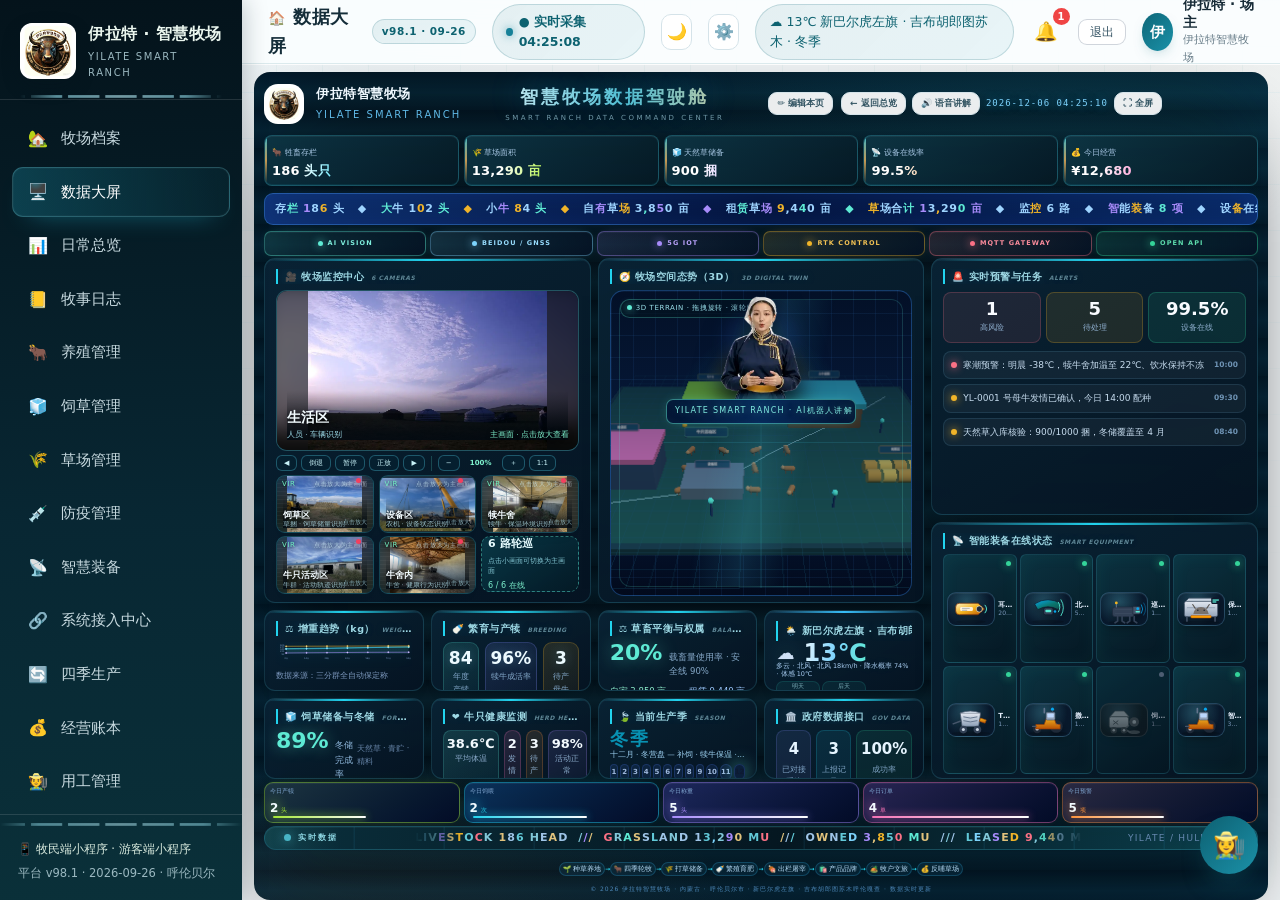
==== commit d0af8cc6: "v98.1 数据大屏全屏适配与返回主页按钮" ====
--- a/index.html
+++ b/index.html
@@ -7,15 +7,15 @@
 <meta http-equiv="Pragma" content="no-cache">
 <meta http-equiv="Expires" content="0">
 <title>伊拉特智慧牧场 · 一体化管理平台</title>
-<link rel="icon" href="assets/logo-sm.webp?v=98.0d">
-<link rel="stylesheet" href="css/style.css?v=98.0d">
+<link rel="icon" href="assets/logo-sm.webp?v=98.1a">
+<link rel="stylesheet" href="css/style.css?v=98.1a">
 </head>
 <body>
 <div class="app">
   <!-- 侧边导航（栏目由系统动态渲染，可在顶栏 ⚙ 修改栏目名） -->
   <aside class="sidebar" id="sidebar">
     <div class="brand">
-      <div class="brand-logo"><img src="assets/logo-sm.webp?v=98.0d" alt="艾牧戈 AimuGo"></div>
+      <div class="brand-logo"><img src="assets/logo-sm.webp?v=98.1a" alt="艾牧戈 AimuGo"></div>
       <div class="brand-text">
         <div class="brand-name">伊拉特 · 智慧牧场</div>
         <div class="brand-sub">YILATE SMART RANCH</div>
@@ -24,7 +24,7 @@
     <nav class="nav" id="nav"></nav>
     <div class="sidebar-foot">
       <div class="wx-mini">📱 牧民端小程序 · 游客端小程序</div>
-      <div class="sys-info">平台 v98.0 · 2026-09-23 · 呼伦贝尔</div>
+      <div class="sys-info">平台 v98.1 · 2026-09-26 · 呼伦贝尔</div>
     </div>
   </aside>
   <div class="mask" id="mask"></div>
@@ -34,7 +34,8 @@
     <header class="topbar">
       <button class="menu-btn" id="menuBtn">☰</button>
       <div class="crumb" id="crumb">数据总览</div>
-      <span class="ver-badge" title="当前版本">v98.0 · 09-23</span>
+      <button class="home-btn" id="homeBtn" type="button" title="返回数据大屏主页">🏠 返回主页</button>
+      <span class="ver-badge" title="当前版本">v98.1 · 09-26</span>
       <div class="topbar-right">
         <div class="iot-chip" id="iotChip" title="点击开/关智能硬件实时采集">● 实时采集</div>
         <button class="gear-btn" id="themeBtn" title="切换科技深色 / 浅色">🌙</button>
@@ -53,13 +54,13 @@
     </header>
     <nav class="mnav" id="mnav"></nav>
     <section class="content" id="content"></section>
-    <footer class="foot">© 2026 内蒙古艾牧戈数智科技有限公司 · 智慧畜牧业一体化管理平台 v98.0 · 2026-09-23</footer>
+    <footer class="foot">© 2026 内蒙古艾牧戈数智科技有限公司 · 智慧畜牧业一体化管理平台 v98.1 · 2026-09-26</footer>
   </main>
 </div>
 <button class="fab" id="fabBtn" title="智能服务小伊">👩‍🌾</button>
-<script src="assets/vendor/three.min.js?v=98.0d"></script>
-<script src="js/data.js?v=98.0d"></script>
-<script src="js/charts.js?v=98.0d"></script>
-<script src="js/app.js?v=98.0d"></script>
+<script src="assets/vendor/three.min.js?v=98.1a"></script>
+<script src="js/data.js?v=98.1a"></script>
+<script src="js/charts.js?v=98.1a"></script>
+<script src="js/app.js?v=98.1a"></script>
 </body>
 </html>
--- a/css/style.css
+++ b/css/style.css
@@ -4095,3 +4095,27 @@
 /* v98 全站交互一致性与无障碍细节 */
 button,input,select,textarea{outline:none}button:focus-visible,input:focus-visible,select:focus-visible,textarea:focus-visible,a:focus-visible{outline:3px solid rgba(22,129,152,.28);outline-offset:2px}button:disabled{opacity:.55;cursor:not-allowed}.btn,.mini-btn,.admin-row-actions button,.ic-actions a,.ic-actions button{transition:transform .15s ease,box-shadow .15s ease,background-color .15s ease,border-color .15s ease}.page :is(input,select,textarea){transition:border-color .15s ease,box-shadow .15s ease}.page :is(input,select,textarea):focus{border-color:#35a7b9!important;box-shadow:0 0 0 3px rgba(53,167,185,.12)!important}.page :is(.card,.stat-card,.lv-work-item){isolation:isolate}
 @media(prefers-reduced-motion:reduce){*,*::before,*::after{scroll-behavior:auto!important;animation-duration:.01ms!important;animation-iteration-count:1!important;transition-duration:.01ms!important}}
+
+/* v98.1 1920×1080 教学一体机全屏适配与统一返回主页 */
+.home-btn{
+  border:1px solid rgba(13,148,136,.28);background:linear-gradient(145deg,#f7ffff,#eefbfa);color:#0d6678;
+  border-radius:9px;padding:6px 11px;font-size:12px;line-height:1;font-family:inherit;font-weight:700;cursor:pointer;white-space:nowrap;
+  box-shadow:0 5px 14px -11px rgba(13,148,136,.72);transition:.18s;margin-left:2px;
+}
+.home-btn:hover{border-color:#168198;background:#eaf9fa;color:#075566;transform:translateY(-1px)}
+.home-btn.is-hidden{display:none!important}
+body[data-theme="dark"] .home-btn{background:rgba(4,29,40,.92);border-color:rgba(55,179,200,.34);color:#c8f2f8}
+@media(max-width:700px){.home-btn{padding:6px 8px;font-size:11px}.home-btn:not(.is-hidden){margin-left:0}}
+
+@media (min-width:1600px) and (min-height:900px){
+  body.bigscreen-active .sidebar,
+  body.bigscreen-active .topbar,
+  body.bigscreen-active .mnav{display:none!important}
+  body.bigscreen-active .main{margin-left:0!important;width:100vw!important;height:100vh!important;overflow:hidden!important}
+  body.bigscreen-active .content{width:100vw!important;height:100vh!important;padding:0!important;overflow:hidden!important}
+  body.bigscreen-active .bigscreen.bs-v8{
+    width:100vw!important;height:100vh!important;padding:8px 14px 54px!important;border-radius:0!important;box-sizing:border-box!important;
+  }
+  body.bigscreen-active .bs-v8 .bs-body{min-height:0!important}
+  body.bigscreen-active .bs-v8 .bs-foot{bottom:5px!important}
+}
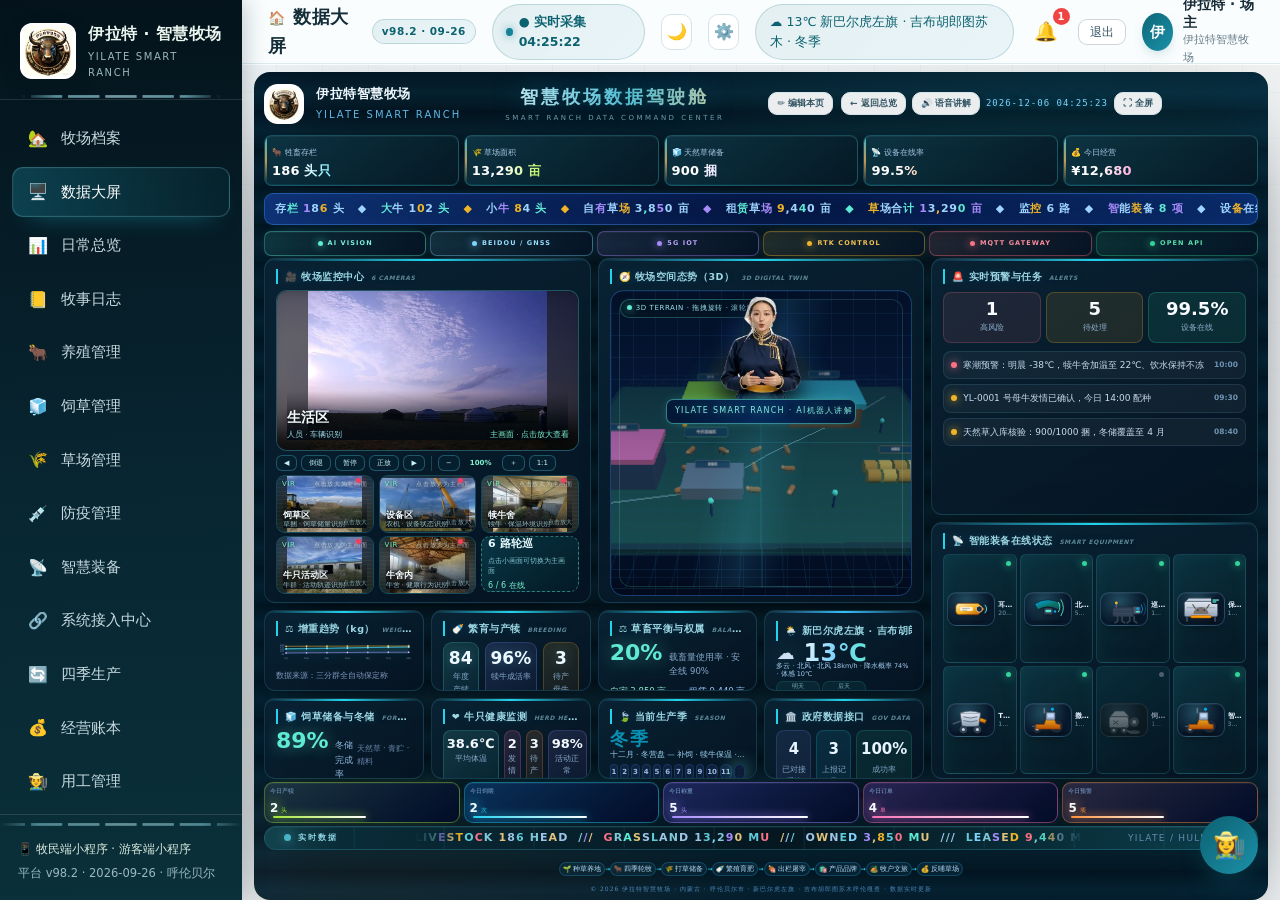
==== commit 0dc5a8c6: "v98.2 内置普通话离线讲解音频" ====
--- a/index.html
+++ b/index.html
@@ -7,15 +7,15 @@
 <meta http-equiv="Pragma" content="no-cache">
 <meta http-equiv="Expires" content="0">
 <title>伊拉特智慧牧场 · 一体化管理平台</title>
-<link rel="icon" href="assets/logo-sm.webp?v=98.1a">
-<link rel="stylesheet" href="css/style.css?v=98.1a">
+<link rel="icon" href="assets/logo-sm.webp?v=98.2a">
+<link rel="stylesheet" href="css/style.css?v=98.2a">
 </head>
 <body>
 <div class="app">
   <!-- 侧边导航（栏目由系统动态渲染，可在顶栏 ⚙ 修改栏目名） -->
   <aside class="sidebar" id="sidebar">
     <div class="brand">
-      <div class="brand-logo"><img src="assets/logo-sm.webp?v=98.1a" alt="艾牧戈 AimuGo"></div>
+      <div class="brand-logo"><img src="assets/logo-sm.webp?v=98.2a" alt="艾牧戈 AimuGo"></div>
       <div class="brand-text">
         <div class="brand-name">伊拉特 · 智慧牧场</div>
         <div class="brand-sub">YILATE SMART RANCH</div>
@@ -24,7 +24,7 @@
     <nav class="nav" id="nav"></nav>
     <div class="sidebar-foot">
       <div class="wx-mini">📱 牧民端小程序 · 游客端小程序</div>
-      <div class="sys-info">平台 v98.1 · 2026-09-26 · 呼伦贝尔</div>
+      <div class="sys-info">平台 v98.2 · 2026-09-26 · 呼伦贝尔</div>
     </div>
   </aside>
   <div class="mask" id="mask"></div>
@@ -35,7 +35,7 @@
       <button class="menu-btn" id="menuBtn">☰</button>
       <div class="crumb" id="crumb">数据总览</div>
       <button class="home-btn" id="homeBtn" type="button" title="返回数据大屏主页">🏠 返回主页</button>
-      <span class="ver-badge" title="当前版本">v98.1 · 09-26</span>
+      <span class="ver-badge" title="当前版本">v98.2 · 09-26</span>
       <div class="topbar-right">
         <div class="iot-chip" id="iotChip" title="点击开/关智能硬件实时采集">● 实时采集</div>
         <button class="gear-btn" id="themeBtn" title="切换科技深色 / 浅色">🌙</button>
@@ -54,13 +54,13 @@
     </header>
     <nav class="mnav" id="mnav"></nav>
     <section class="content" id="content"></section>
-    <footer class="foot">© 2026 内蒙古艾牧戈数智科技有限公司 · 智慧畜牧业一体化管理平台 v98.1 · 2026-09-26</footer>
+    <footer class="foot">© 2026 内蒙古艾牧戈数智科技有限公司 · 智慧畜牧业一体化管理平台 v98.2 · 2026-09-26</footer>
   </main>
 </div>
 <button class="fab" id="fabBtn" title="智能服务小伊">👩‍🌾</button>
-<script src="assets/vendor/three.min.js?v=98.1a"></script>
-<script src="js/data.js?v=98.1a"></script>
-<script src="js/charts.js?v=98.1a"></script>
-<script src="js/app.js?v=98.1a"></script>
+<script src="assets/vendor/three.min.js?v=98.2a"></script>
+<script src="js/data.js?v=98.2a"></script>
+<script src="js/charts.js?v=98.2a"></script>
+<script src="js/app.js?v=98.2a"></script>
 </body>
 </html>
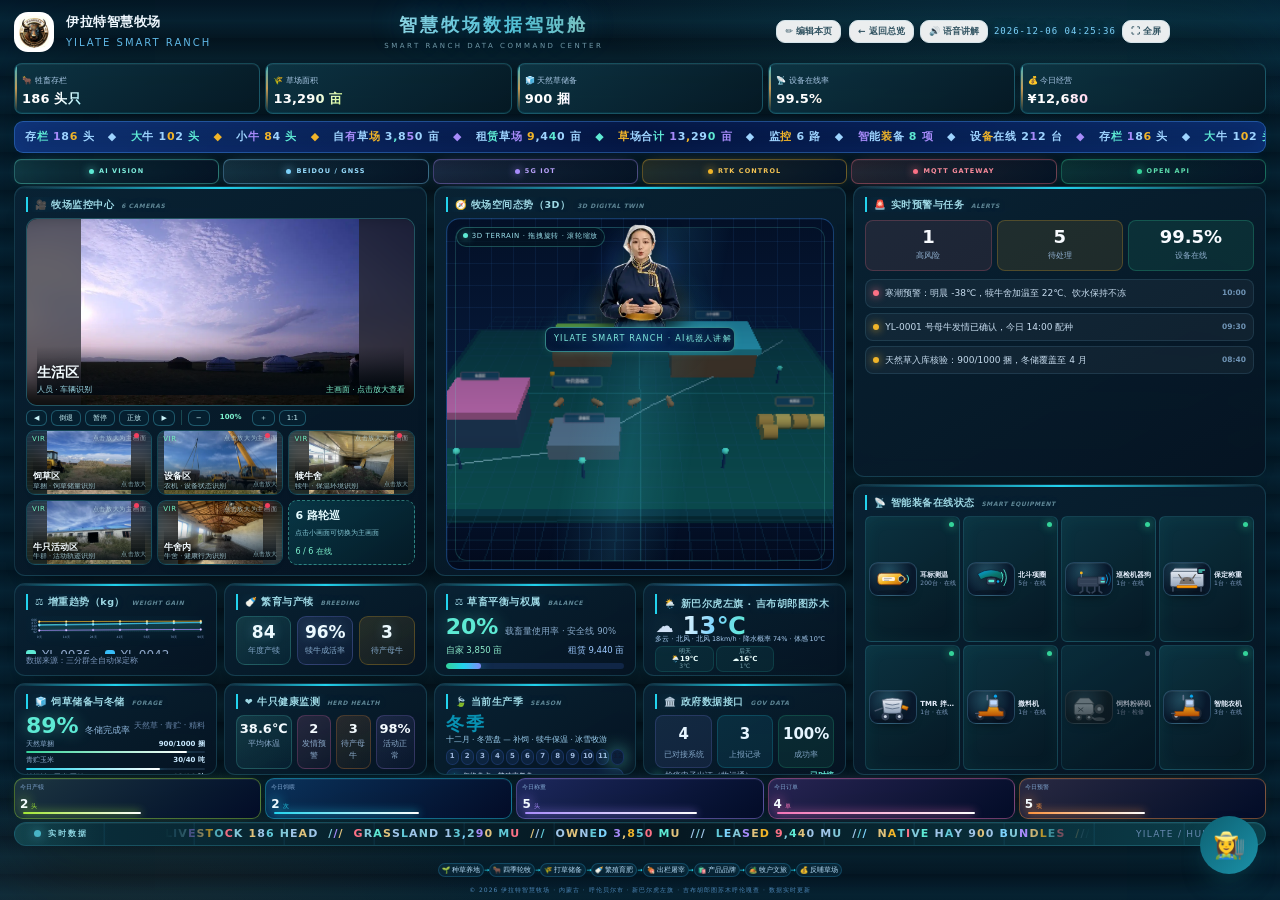
==== commit cab98b9e: "v98.3 全屏适配与Windows性能优化" ====
--- a/index.html
+++ b/index.html
@@ -7,15 +7,15 @@
 <meta http-equiv="Pragma" content="no-cache">
 <meta http-equiv="Expires" content="0">
 <title>伊拉特智慧牧场 · 一体化管理平台</title>
-<link rel="icon" href="assets/logo-sm.webp?v=98.2a">
-<link rel="stylesheet" href="css/style.css?v=98.2a">
+<link rel="icon" href="assets/logo-sm.webp?v=98.3a">
+<link rel="stylesheet" href="css/style.css?v=98.3a">
 </head>
 <body>
 <div class="app">
   <!-- 侧边导航（栏目由系统动态渲染，可在顶栏 ⚙ 修改栏目名） -->
   <aside class="sidebar" id="sidebar">
     <div class="brand">
-      <div class="brand-logo"><img src="assets/logo-sm.webp?v=98.2a" alt="艾牧戈 AimuGo"></div>
+      <div class="brand-logo"><img src="assets/logo-sm.webp?v=98.3a" alt="艾牧戈 AimuGo"></div>
       <div class="brand-text">
         <div class="brand-name">伊拉特 · 智慧牧场</div>
         <div class="brand-sub">YILATE SMART RANCH</div>
@@ -24,7 +24,7 @@
     <nav class="nav" id="nav"></nav>
     <div class="sidebar-foot">
       <div class="wx-mini">📱 牧民端小程序 · 游客端小程序</div>
-      <div class="sys-info">平台 v98.2 · 2026-09-26 · 呼伦贝尔</div>
+      <div class="sys-info">平台 v98.3 · 2026-09-26 · 呼伦贝尔</div>
     </div>
   </aside>
   <div class="mask" id="mask"></div>
@@ -35,7 +35,7 @@
       <button class="menu-btn" id="menuBtn">☰</button>
       <div class="crumb" id="crumb">数据总览</div>
       <button class="home-btn" id="homeBtn" type="button" title="返回数据大屏主页">🏠 返回主页</button>
-      <span class="ver-badge" title="当前版本">v98.2 · 09-26</span>
+      <span class="ver-badge" title="当前版本">v98.3 · 09-26</span>
       <div class="topbar-right">
         <div class="iot-chip" id="iotChip" title="点击开/关智能硬件实时采集">● 实时采集</div>
         <button class="gear-btn" id="themeBtn" title="切换科技深色 / 浅色">🌙</button>
@@ -54,13 +54,13 @@
     </header>
     <nav class="mnav" id="mnav"></nav>
     <section class="content" id="content"></section>
-    <footer class="foot">© 2026 内蒙古艾牧戈数智科技有限公司 · 智慧畜牧业一体化管理平台 v98.2 · 2026-09-26</footer>
+    <footer class="foot">© 2026 内蒙古艾牧戈数智科技有限公司 · 智慧畜牧业一体化管理平台 v98.3 · 2026-09-26</footer>
   </main>
 </div>
 <button class="fab" id="fabBtn" title="智能服务小伊">👩‍🌾</button>
-<script src="assets/vendor/three.min.js?v=98.2a"></script>
-<script src="js/data.js?v=98.2a"></script>
-<script src="js/charts.js?v=98.2a"></script>
-<script src="js/app.js?v=98.2a"></script>
+<script src="assets/vendor/three.min.js?v=98.3a"></script>
+<script src="js/data.js?v=98.3a"></script>
+<script src="js/charts.js?v=98.3a"></script>
+<script src="js/app.js?v=98.3a"></script>
 </body>
 </html>
--- a/css/style.css
+++ b/css/style.css
@@ -3482,7 +3482,7 @@
 @keyframes bsCamDrift{0%{transform:scale(1.02) translate3d(0,0,0)}100%{transform:scale(1.08) translate3d(-1%,-1%,0)}}
 @keyframes bsCamScan{0%{top:-40%}100%{top:110%}}
 
-@media (min-width:1100px) and (min-height:880px){
+@media (min-width:1000px) and (min-height:600px){
   body.bigscreen-active{height:100vh;overflow:hidden}
   body.bigscreen-active .app{height:100vh;overflow:hidden}
   body.bigscreen-active .main{height:100vh;min-height:0!important;overflow:hidden}
@@ -3578,7 +3578,7 @@
   body.bigscreen-active .bs-v8 .bs-copy{font-size:6px!important;margin:0!important;white-space:nowrap}
 }
 
-@media (min-width:1100px) and (min-height:880px){
+@media (min-width:1000px) and (min-height:600px){
   /* 短面板只保留核心信息，避免一屏模式裁切 */
   body.bigscreen-active .bs-stock-panel .bs-chart{display:none!important}
   body.bigscreen-active .bs-breed-panel .bs-ring-mini,
@@ -3606,7 +3606,7 @@
 
 }
 
-@media (min-width:1100px) and (max-width:1599px) and (min-height:880px){
+@media (min-width:1000px) and (max-width:1599px) and (min-height:600px){
   body.bigscreen-active .bs-v8 .bs-body{
     grid-template-columns:repeat(6,minmax(0,1fr))!important;grid-template-rows:repeat(4,minmax(0,1fr))!important;
     grid-template-areas:
@@ -3627,7 +3627,7 @@
   body.bigscreen-active .bs-weather .bs-w-fc div{padding:1px!important}
   body.bigscreen-active .bs-weather .bs-w-info{font-size:7px!important}
 }
-@media (max-width:1099px), (max-height:879px){
+@media (max-width:999px), (max-height:599px){
   .bs-cams{grid-template-columns:repeat(2,minmax(0,1fr));grid-template-rows:repeat(3,minmax(0,1fr));height:auto}
   .bs-cam{height:76px!important}
   .bs-cam-copy b{font-size:10px}.bs-cam-copy small{font-size:7px}
@@ -3643,7 +3643,7 @@
 body.bs-fullscreen .bigscreen{height:100vh!important;border-radius:0!important}
 
 /* v89.5 小窗口预览：空间态势收窄，监控墙优先放大 */
-@media (min-width:1100px) and (max-height:879px){
+@media (min-width:1000px) and (max-height:599px){
   .bs-v8 .bs-map-panel{flex:0 0 250px!important;min-height:250px!important}
   .bs-v8 .bs-map-panel .bs-map{height:205px!important}
   .bs-v8 .bs-col>.bs-camera-panel{display:flex!important;flex:0 0 390px!important;min-height:390px!important;flex-direction:column!important}
@@ -3718,14 +3718,14 @@
 .virtual-camera-tools b{min-width:48px;text-align:center;color:#7ff3cf;font-size:11px}
 .vc-tool-sep{width:1px;height:20px;background:rgba(94,234,212,.22);margin:0 2px}
 
-@media (max-width:1099px), (max-height:879px){
+@media (max-width:999px), (max-height:599px){
   .bs-cam-toolbar button{padding:3px 5px;font-size:6.5px}
   .bs-map-3d .map3d-stage{left:7%;right:7%;top:14%;bottom:14%}
   .bs-map-3d .map-zone{font-size:6px}
 }
 
 /* v90 最终栅格：用数值定位，避免旧栏目名产生隐式轨道 */
-@media (min-width:1100px) and (min-height:880px){
+@media (min-width:1000px) and (min-height:600px){
   body.bigscreen-active .bs-v8 .bs-body{
     grid-template-columns:repeat(6,minmax(0,1fr))!important;
     grid-template-rows:repeat(4,minmax(0,1fr))!important;
@@ -3749,7 +3749,7 @@
 }
 
 /* v90b 中央3D + 主副监控满版布局 */
-@media (min-width:1100px) and (min-height:880px){
+@media (min-width:1000px) and (min-height:600px){
   body.bigscreen-active .bs-v8 .bs-body{
     display:grid!important;grid-template-columns:repeat(20,minmax(0,1fr))!important;grid-template-rows:repeat(4,minmax(0,1fr))!important;
     grid-template-areas:none!important;grid-auto-columns:0!important;grid-auto-rows:0!important;grid-auto-flow:row!important;gap:7px!important;min-height:0!important;
@@ -3768,14 +3768,14 @@
   body.bigscreen-active .bs-v8 .bs-season{grid-column:13/17!important;grid-row:4/5!important}
   body.bigscreen-active .bs-v8 .bs-gov-panel{grid-column:17/21!important;grid-row:4/5!important}
 }
-@media (max-width:1099px), (max-height:879px){
+@media (max-width:999px), (max-height:599px){
   .bs-v8 .bs-body{display:flex!important;flex-direction:column!important;gap:10px!important}
   .bs-maincam-panel,.bs-map-panel,.bs-smallcam-panel{display:flex!important;flex-direction:column!important;min-height:0!important}
   .bs-maincam-panel{min-height:300px!important}
   .bs-maincam-stage{height:260px;flex:none}
   .bs-smallcams{height:280px!important}
 }
-@media (min-width:1100px) and (max-height:879px){
+@media (min-width:1000px) and (max-height:599px){
   .bs-maincam-panel{min-height:420px!important}.bs-maincam-stage{height:390px!important}.bs-smallcams{height:390px!important}
 }
 .bs-maincam-panel{display:flex;flex-direction:column;min-height:0}
@@ -3796,7 +3796,7 @@
 .map3d-status i{display:inline-block;width:5px;height:5px;border-radius:50%;background:#5eead4;box-shadow:0 0 8px #5eead4;margin-right:4px;animation:bsDotPulse 1.4s infinite}
 
 /* v91b 统一监控中心 + 企业级满版布局 */
-@media (min-width:1100px) and (min-height:880px){
+@media (min-width:1000px) and (min-height:600px){
   body.bigscreen-active .bs-v8 .bs-body{
     grid-template-columns:repeat(14,minmax(0,1fr))!important;grid-template-rows:repeat(6,minmax(0,1fr))!important;
     grid-template-areas:none!important;grid-auto-columns:0!important;grid-auto-rows:0!important;gap:7px!important;
@@ -3822,19 +3822,19 @@
 .bs-monitor-panel .bs-cam-controlcell{padding:6px}
 .bs-monitor-panel .bs-cam-controlcell b{font-size:11px}
 .bs-monitor-panel .bs-cam-controlcell span{font-size:7px}
-@media (max-width:1099px), (max-height:879px){
+@media (max-width:999px), (max-height:599px){
   .bs-monitor-panel{display:flex!important;flex-direction:column!important;min-height:0!important}
   .bs-monitor-main{flex:none!important}
   .bs-monitor-panel .bs-maincam-stage{height:260px!important}
   .bs-monitor-panel .bs-smallcams{height:280px!important;flex:none!important}
 }
-@media (min-width:1100px) and (max-height:879px){
+@media (min-width:1000px) and (max-height:599px){
   .bs-monitor-panel .bs-maincam-stage{height:390px!important}
   .bs-monitor-panel .bs-smallcams{height:390px!important}
 }
 
 /* v91b 数据板块完整显示微调 */
-@media (min-width:1100px) and (min-height:880px){
+@media (min-width:1000px) and (min-height:600px){
   body.bigscreen-active .bs-forage-panel .bs-forage-list{gap:2px!important}
   body.bigscreen-active .bs-forage-panel .bs-forage-row>div:first-child{font-size:7px!important}
   body.bigscreen-active .bs-forage-panel .bs-forage-bar{height:2px!important;margin-top:1px!important}
@@ -3844,7 +3844,7 @@
 }
 
 /* v91c 方形中央3D + 规整企业布局 */
-@media (min-width:1100px) and (min-height:880px){
+@media (min-width:1000px) and (min-height:600px){
   body.bigscreen-active .bs-v8 .bs-body{
     grid-template-columns:repeat(12,minmax(0,1fr))!important;grid-template-rows:repeat(6,minmax(0,1fr))!important;
     grid-template-areas:none!important;grid-auto-columns:0!important;grid-auto-rows:0!important;grid-auto-flow:row!important;gap:7px!important;
@@ -3877,7 +3877,7 @@
 @media (max-width:700px){.exit-btn{padding:6px 8px;font-size:11px}}
 
 /* v93 对称四区布局 + 实时预警替代牛群结构 */
-@media (min-width:1100px) and (min-height:880px){
+@media (min-width:1000px) and (min-height:600px){
   body.bigscreen-active .bs-v8 .bs-body{
     grid-template-columns:repeat(12,minmax(0,1fr))!important;grid-template-rows:repeat(6,minmax(0,1fr))!important;
     grid-template-areas:none!important;grid-auto-columns:0!important;grid-auto-rows:0!important;grid-auto-flow:row!important;gap:7px!important;
@@ -3914,7 +3914,7 @@
 body.bigscreen-active .bs-v8 .bs-panel::after{opacity:.52!important}
 
 /* v93b 底部卡片统一压缩，保证内容完整 */
-@media (min-width:1100px) and (min-height:880px){
+@media (min-width:1000px) and (min-height:600px){
   body.bigscreen-active .bs-weather .bsp-title{margin-bottom:2px!important;line-height:1.15!important}
   body.bigscreen-active .bs-weather .bs-w-main{font-size:18px!important;line-height:1!important;height:20px!important}
   body.bigscreen-active .bs-weather .bs-w-main span{font-size:18px!important}
@@ -4085,6 +4085,28 @@
 @media(max-width:980px){.lv-record-grid{grid-template-columns:1fr}.lv-archive-toolbar{flex-wrap:wrap}.lv-archive-toolbar span{width:100%;margin-left:0;text-align:left}.lv-archive-toolbar input{width:min(100%,320px)}}
 @media(max-width:640px){.lv-workbench{grid-template-columns:repeat(2,minmax(0,1fr));gap:8px}.lv-work-item{padding:10px 9px;gap:7px}.lv-work-item .lw-ico{width:30px;height:30px;font-size:17px}.lv-work-item i{display:none}.lv-work-item em{display:none}.lv-group-grid{grid-template-columns:1fr}.livestock-repro-card .table-wrap,.livestock-health-card .table-wrap,.livestock-move-card .table-wrap{overflow:visible!important;border:0!important;background:transparent!important}.livestock-repro-tbl,.livestock-health-tbl,.livestock-move-tbl{min-width:0!important;width:100%!important}.livestock-repro-tbl thead,.livestock-health-tbl thead,.livestock-move-tbl thead{display:none}.livestock-repro-tbl tbody,.livestock-health-tbl tbody,.livestock-move-tbl tbody{display:grid;gap:10px}.livestock-repro-tbl tr,.livestock-health-tbl tr,.livestock-move-tbl tr{display:grid;grid-template-columns:1fr 1fr;gap:5px 12px;padding:10px 12px;border:1px solid var(--line);border-radius:12px;background:#fbfdfd}.livestock-repro-tbl td,.livestock-health-tbl td,.livestock-move-tbl td{display:flex;justify-content:space-between;align-items:center;gap:8px;padding:3px 0;border:0;white-space:normal;text-align:right}.livestock-repro-tbl td::before,.livestock-health-tbl td::before,.livestock-move-tbl td::before{content:attr(data-label);flex:none;color:var(--muted);font-size:10.5px;text-align:left}.livestock-repro-tbl td:first-child,.livestock-health-tbl td:first-child,.livestock-move-tbl td:first-child{grid-column:1/-1;border-bottom:1px solid var(--line);padding-bottom:6px;margin-bottom:2px;font-weight:700}.livestock-repro-tbl td:last-child,.livestock-health-tbl td:last-child,.livestock-move-tbl td:last-child{grid-column:1/-1;justify-content:flex-end;border-top:1px solid var(--line);padding-top:6px;margin-top:2px}.livestock-repro-tbl td:last-child::before,.livestock-health-tbl td:last-child::before,.livestock-move-tbl td:last-child::before{display:none}.lv-archive-toolbar input,.lv-archive-toolbar select{width:100%}.lv-archive-toolbar select{min-width:0}}
 
+/* Windows 教学一体机性能模式：保留数据动态，减少高开销背景特效 */
+html.performance-mode .bs-sweeps,
+html.performance-mode .bs-letters,
+html.performance-mode .bs-radar,
+html.performance-mode .bs-globe,
+html.performance-mode .bs-shapefield,
+html.performance-mode .bs-particles,
+html.performance-mode .bs-fx-canvas,
+html.performance-mode .bs-bits{display:none!important}
+html.performance-mode .bs-v8 .bs-panel::after,
+html.performance-mode .bs-v8 .bs-kpi::after,
+html.performance-mode .bs-v8 .bs-colorwash,
+html.performance-mode .bs-v8 .bs-map::after{animation:none!important;opacity:0!important}
+html.performance-mode .bs-v8 .chart-svg path[stroke],
+html.performance-mode .bs-v8 .chart-svg rect,
+html.performance-mode .bs-v8 .chart-svg circle[stroke],
+html.performance-mode .bs-v8 .chart-svg path[fill],
+html.performance-mode .bs-v8 .bs-col>.bs-panel,
+html.performance-mode .bs-v8 .bs-kpi{animation:none!important}
+html.performance-mode .bs-v8 .bs-panel,
+html.performance-mode .bs-v8 .bs-kpi{backdrop-filter:none!important}
+
 /* v98 全站后台功能完善 */
 .admin-meta{color:#7b9098;font-size:10.5px;line-height:1.5}.admin-loading,.admin-empty{padding:18px;border:1px dashed var(--line);border-radius:10px;color:#7b9098;font-size:11px;text-align:center;background:#fbfdfd}.admin-empty{color:#b45309;background:#fffaf0}.admin-row-actions{display:flex;gap:5px;flex-wrap:wrap}.admin-row-actions button{border:1px solid rgba(13,148,136,.22);background:#fff;color:#0f6678;border-radius:7px;padding:5px 7px;font:inherit;font-size:10px;cursor:pointer}.admin-row-actions button:hover{border-color:#168198;background:#f3fbfc}.admin-runtime{display:grid;grid-template-columns:1fr 1fr;gap:9px}.admin-runtime>div{padding:11px 12px;border:1px solid #e3ecef;border-radius:10px;background:linear-gradient(145deg,#fff,#f8fbfc)}.admin-runtime span{display:block;color:#80949b;font-size:10px}.admin-runtime b{display:block;margin-top:3px;color:#1d4653;font-size:13px}.admin-runtime i{display:block;margin-top:3px;color:#81969d;font-size:9.5px;font-style:normal;word-break:break-all}.admin-actions+.admin-meta,.admin-actions .admin-meta{margin-left:auto}
 body[data-theme="dark"] .admin-loading,body[data-theme="dark"] .admin-empty,body[data-theme="dark"] .admin-row-actions button,body[data-theme="dark"] .admin-runtime>div{background:linear-gradient(145deg,rgba(7,31,42,.94),rgba(4,20,29,.97));border-color:rgba(55,179,200,.18)}body[data-theme="dark"] .admin-runtime b{color:#d9f3f7}
@@ -4107,7 +4129,7 @@
 body[data-theme="dark"] .home-btn{background:rgba(4,29,40,.92);border-color:rgba(55,179,200,.34);color:#c8f2f8}
 @media(max-width:700px){.home-btn{padding:6px 8px;font-size:11px}.home-btn:not(.is-hidden){margin-left:0}}
 
-@media (min-width:1600px) and (min-height:900px){
+@media (min-width:1000px) and (min-height:600px){
   body.bigscreen-active .sidebar,
   body.bigscreen-active .topbar,
   body.bigscreen-active .mnav{display:none!important}
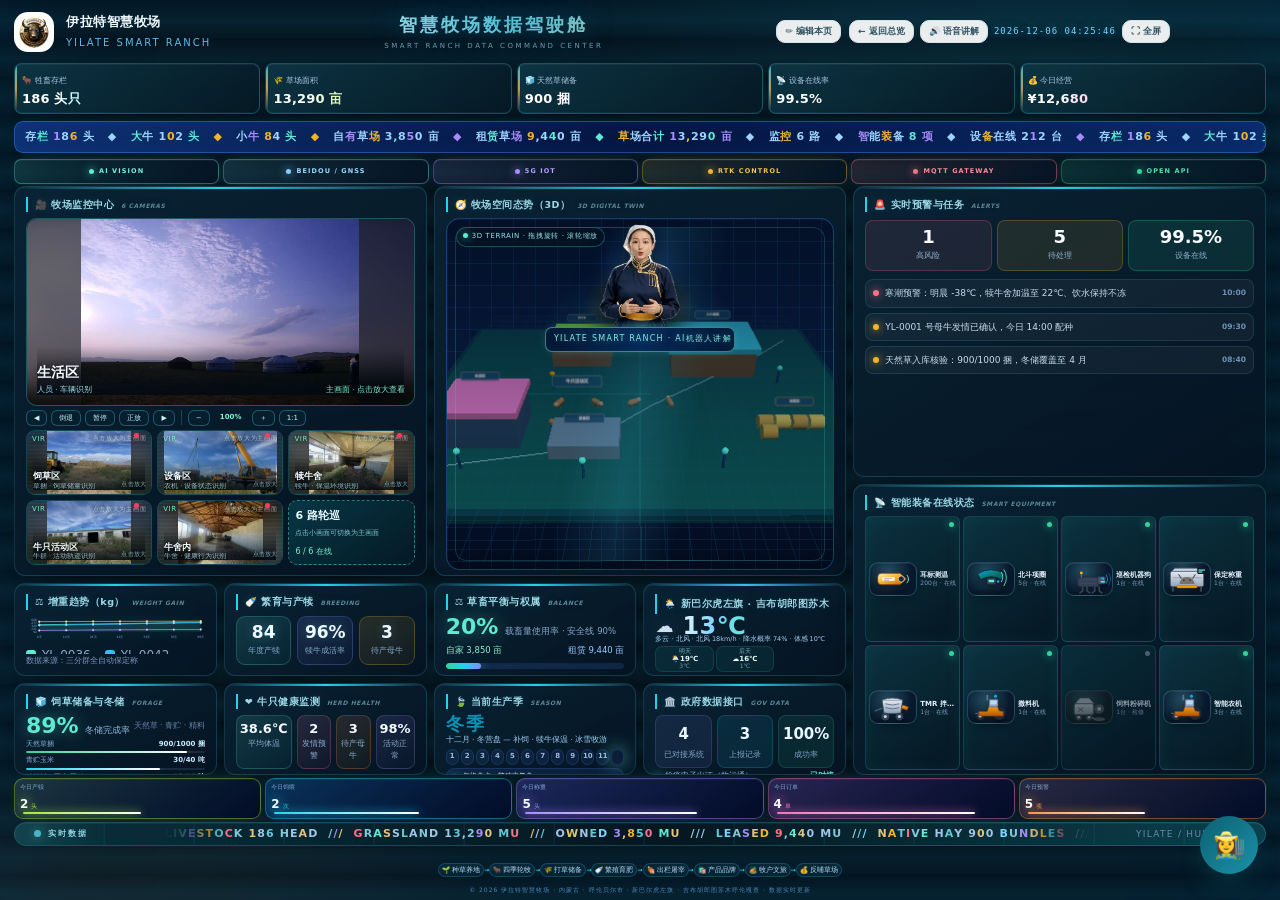
==== commit b2047ad5: "v98.4 清晰度提升与完整系统U盘版" ====
--- a/index.html
+++ b/index.html
@@ -7,15 +7,15 @@
 <meta http-equiv="Pragma" content="no-cache">
 <meta http-equiv="Expires" content="0">
 <title>伊拉特智慧牧场 · 一体化管理平台</title>
-<link rel="icon" href="assets/logo-sm.webp?v=98.3a">
-<link rel="stylesheet" href="css/style.css?v=98.3a">
+<link rel="icon" href="assets/logo-sm.webp?v=98.4a">
+<link rel="stylesheet" href="css/style.css?v=98.4a">
 </head>
 <body>
 <div class="app">
   <!-- 侧边导航（栏目由系统动态渲染，可在顶栏 ⚙ 修改栏目名） -->
   <aside class="sidebar" id="sidebar">
     <div class="brand">
-      <div class="brand-logo"><img src="assets/logo-sm.webp?v=98.3a" alt="艾牧戈 AimuGo"></div>
+      <div class="brand-logo"><img src="assets/logo-sm.webp?v=98.4a" alt="艾牧戈 AimuGo"></div>
       <div class="brand-text">
         <div class="brand-name">伊拉特 · 智慧牧场</div>
         <div class="brand-sub">YILATE SMART RANCH</div>
@@ -24,7 +24,7 @@
     <nav class="nav" id="nav"></nav>
     <div class="sidebar-foot">
       <div class="wx-mini">📱 牧民端小程序 · 游客端小程序</div>
-      <div class="sys-info">平台 v98.3 · 2026-09-26 · 呼伦贝尔</div>
+      <div class="sys-info">平台 v98.4 · 2026-09-26 · 呼伦贝尔</div>
     </div>
   </aside>
   <div class="mask" id="mask"></div>
@@ -35,7 +35,7 @@
       <button class="menu-btn" id="menuBtn">☰</button>
       <div class="crumb" id="crumb">数据总览</div>
       <button class="home-btn" id="homeBtn" type="button" title="返回数据大屏主页">🏠 返回主页</button>
-      <span class="ver-badge" title="当前版本">v98.3 · 09-26</span>
+      <span class="ver-badge" title="当前版本">v98.4 · 09-26</span>
       <div class="topbar-right">
         <div class="iot-chip" id="iotChip" title="点击开/关智能硬件实时采集">● 实时采集</div>
         <button class="gear-btn" id="themeBtn" title="切换科技深色 / 浅色">🌙</button>
@@ -54,13 +54,13 @@
     </header>
     <nav class="mnav" id="mnav"></nav>
     <section class="content" id="content"></section>
-    <footer class="foot">© 2026 内蒙古艾牧戈数智科技有限公司 · 智慧畜牧业一体化管理平台 v98.3 · 2026-09-26</footer>
+    <footer class="foot">© 2026 内蒙古艾牧戈数智科技有限公司 · 智慧畜牧业一体化管理平台 v98.4 · 2026-09-26</footer>
   </main>
 </div>
 <button class="fab" id="fabBtn" title="智能服务小伊">👩‍🌾</button>
-<script src="assets/vendor/three.min.js?v=98.3a"></script>
-<script src="js/data.js?v=98.3a"></script>
-<script src="js/charts.js?v=98.3a"></script>
-<script src="js/app.js?v=98.3a"></script>
+<script src="assets/vendor/three.min.js?v=98.4a"></script>
+<script src="js/data.js?v=98.4a"></script>
+<script src="js/charts.js?v=98.4a"></script>
+<script src="js/app.js?v=98.4a"></script>
 </body>
 </html>
--- a/css/style.css
+++ b/css/style.css
@@ -4128,6 +4128,7 @@
 .home-btn.is-hidden{display:none!important}
 body[data-theme="dark"] .home-btn{background:rgba(4,29,40,.92);border-color:rgba(55,179,200,.34);color:#c8f2f8}
 @media(max-width:700px){.home-btn{padding:6px 8px;font-size:11px}.home-btn:not(.is-hidden){margin-left:0}}
+.page-home-float{position:fixed;right:92px;bottom:22px;z-index:90;display:inline-flex;align-items:center;gap:6px;border:1px solid rgba(13,148,136,.38);border-radius:999px;padding:10px 15px;background:linear-gradient(145deg,#f7ffff,#e7f8f6);color:#0b6575;font:700 12px/1 inherit;cursor:pointer;box-shadow:0 14px 32px -18px rgba(8,60,70,.75);transition:.18s}.page-home-float:hover{transform:translateY(-2px);border-color:#168198;background:#effcfb}.page-home-float:active{transform:translateY(0)}body[data-theme="dark"] .page-home-float{background:linear-gradient(145deg,#07303d,#041f2a);border-color:rgba(55,179,200,.42);color:#d0f7fa}@media(max-width:640px){.page-home-float{right:12px;bottom:82px;padding:9px 12px;font-size:11px}}
 
 @media (min-width:1000px) and (min-height:600px){
   body.bigscreen-active .sidebar,
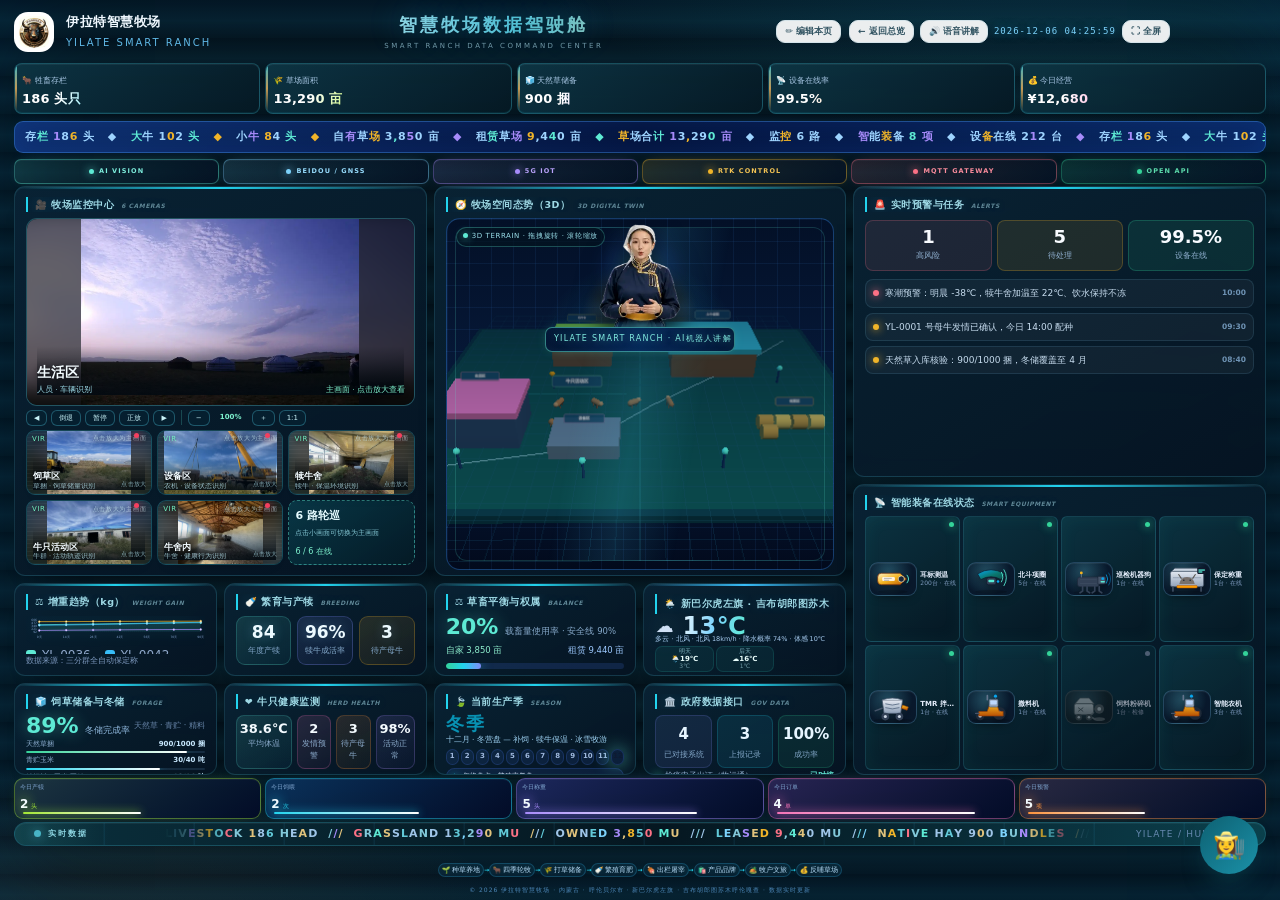
==== commit 863902d6: "v98.5 修复完整系统U盘启动入口" ====
--- a/index.html
+++ b/index.html
@@ -7,15 +7,15 @@
 <meta http-equiv="Pragma" content="no-cache">
 <meta http-equiv="Expires" content="0">
 <title>伊拉特智慧牧场 · 一体化管理平台</title>
-<link rel="icon" href="assets/logo-sm.webp?v=98.4a">
-<link rel="stylesheet" href="css/style.css?v=98.4a">
+<link rel="icon" href="assets/logo-sm.webp?v=98.5a">
+<link rel="stylesheet" href="css/style.css?v=98.5a">
 </head>
 <body>
 <div class="app">
   <!-- 侧边导航（栏目由系统动态渲染，可在顶栏 ⚙ 修改栏目名） -->
   <aside class="sidebar" id="sidebar">
     <div class="brand">
-      <div class="brand-logo"><img src="assets/logo-sm.webp?v=98.4a" alt="艾牧戈 AimuGo"></div>
+      <div class="brand-logo"><img src="assets/logo-sm.webp?v=98.5a" alt="艾牧戈 AimuGo"></div>
       <div class="brand-text">
         <div class="brand-name">伊拉特 · 智慧牧场</div>
         <div class="brand-sub">YILATE SMART RANCH</div>
@@ -24,7 +24,7 @@
     <nav class="nav" id="nav"></nav>
     <div class="sidebar-foot">
       <div class="wx-mini">📱 牧民端小程序 · 游客端小程序</div>
-      <div class="sys-info">平台 v98.4 · 2026-09-26 · 呼伦贝尔</div>
+      <div class="sys-info">平台 v98.5 · 2026-09-26 · 呼伦贝尔</div>
     </div>
   </aside>
   <div class="mask" id="mask"></div>
@@ -35,7 +35,7 @@
       <button class="menu-btn" id="menuBtn">☰</button>
       <div class="crumb" id="crumb">数据总览</div>
       <button class="home-btn" id="homeBtn" type="button" title="返回数据大屏主页">🏠 返回主页</button>
-      <span class="ver-badge" title="当前版本">v98.4 · 09-26</span>
+      <span class="ver-badge" title="当前版本">v98.5 · 09-26</span>
       <div class="topbar-right">
         <div class="iot-chip" id="iotChip" title="点击开/关智能硬件实时采集">● 实时采集</div>
         <button class="gear-btn" id="themeBtn" title="切换科技深色 / 浅色">🌙</button>
@@ -54,13 +54,13 @@
     </header>
     <nav class="mnav" id="mnav"></nav>
     <section class="content" id="content"></section>
-    <footer class="foot">© 2026 内蒙古艾牧戈数智科技有限公司 · 智慧畜牧业一体化管理平台 v98.4 · 2026-09-26</footer>
+    <footer class="foot">© 2026 内蒙古艾牧戈数智科技有限公司 · 智慧畜牧业一体化管理平台 v98.5 · 2026-09-26</footer>
   </main>
 </div>
 <button class="fab" id="fabBtn" title="智能服务小伊">👩‍🌾</button>
-<script src="assets/vendor/three.min.js?v=98.4a"></script>
-<script src="js/data.js?v=98.4a"></script>
-<script src="js/charts.js?v=98.4a"></script>
-<script src="js/app.js?v=98.4a"></script>
+<script src="assets/vendor/three.min.js?v=98.5a"></script>
+<script src="js/data.js?v=98.5a"></script>
+<script src="js/charts.js?v=98.5a"></script>
+<script src="js/app.js?v=98.5a"></script>
 </body>
 </html>
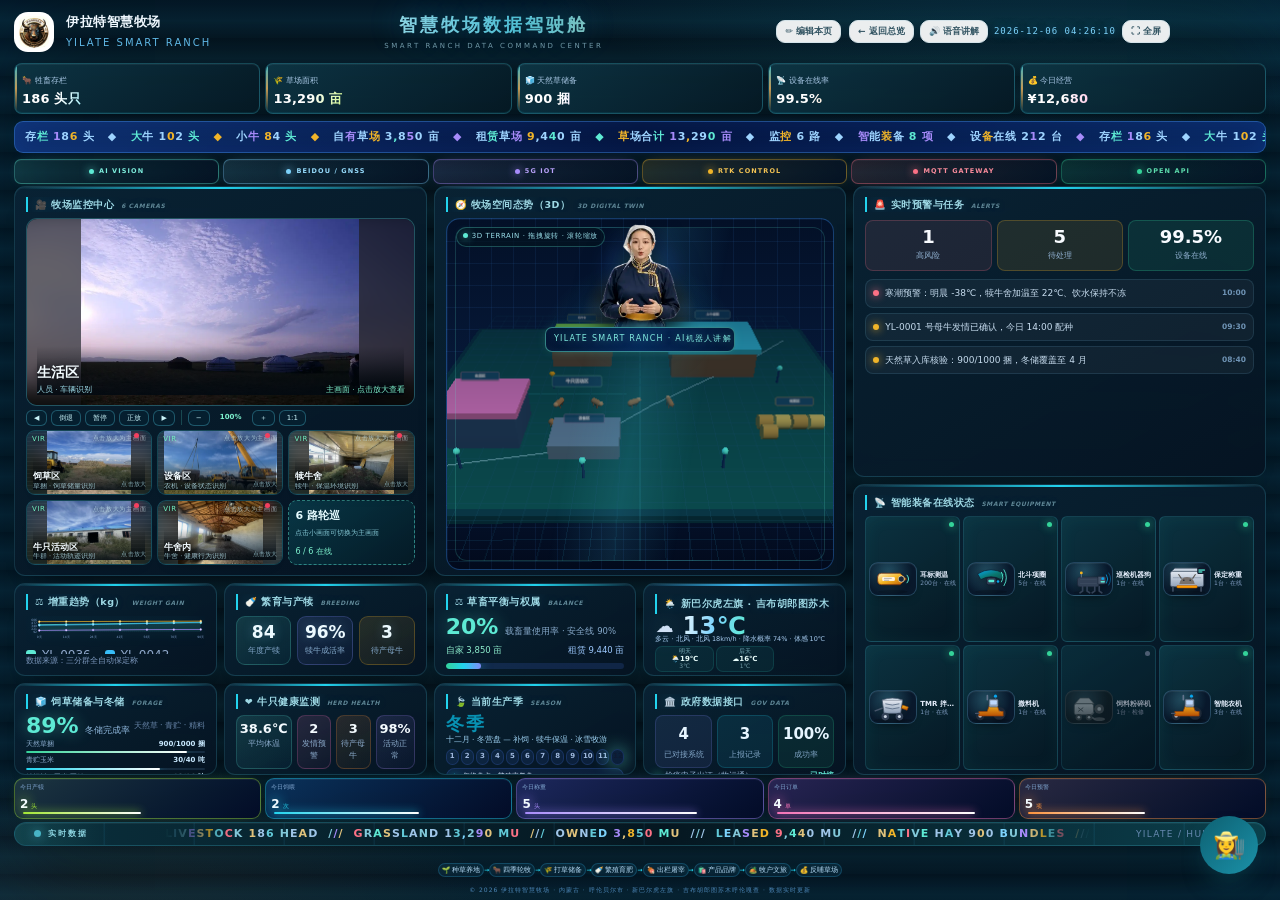
==== commit 95e50911: "v98.5 修复完整系统U盘启动入口" ====
--- a/index.html
+++ b/index.html
@@ -34,7 +34,7 @@
     <header class="topbar">
       <button class="menu-btn" id="menuBtn">☰</button>
       <div class="crumb" id="crumb">数据总览</div>
-      <button class="home-btn" id="homeBtn" type="button" title="返回数据大屏主页">🏠 返回主页</button>
+      <button class="home-btn" id="homeBtn" type="button" title="返回总览主页">🏠 总览主页</button>
       <span class="ver-badge" title="当前版本">v98.5 · 09-26</span>
       <div class="topbar-right">
         <div class="iot-chip" id="iotChip" title="点击开/关智能硬件实时采集">● 实时采集</div>
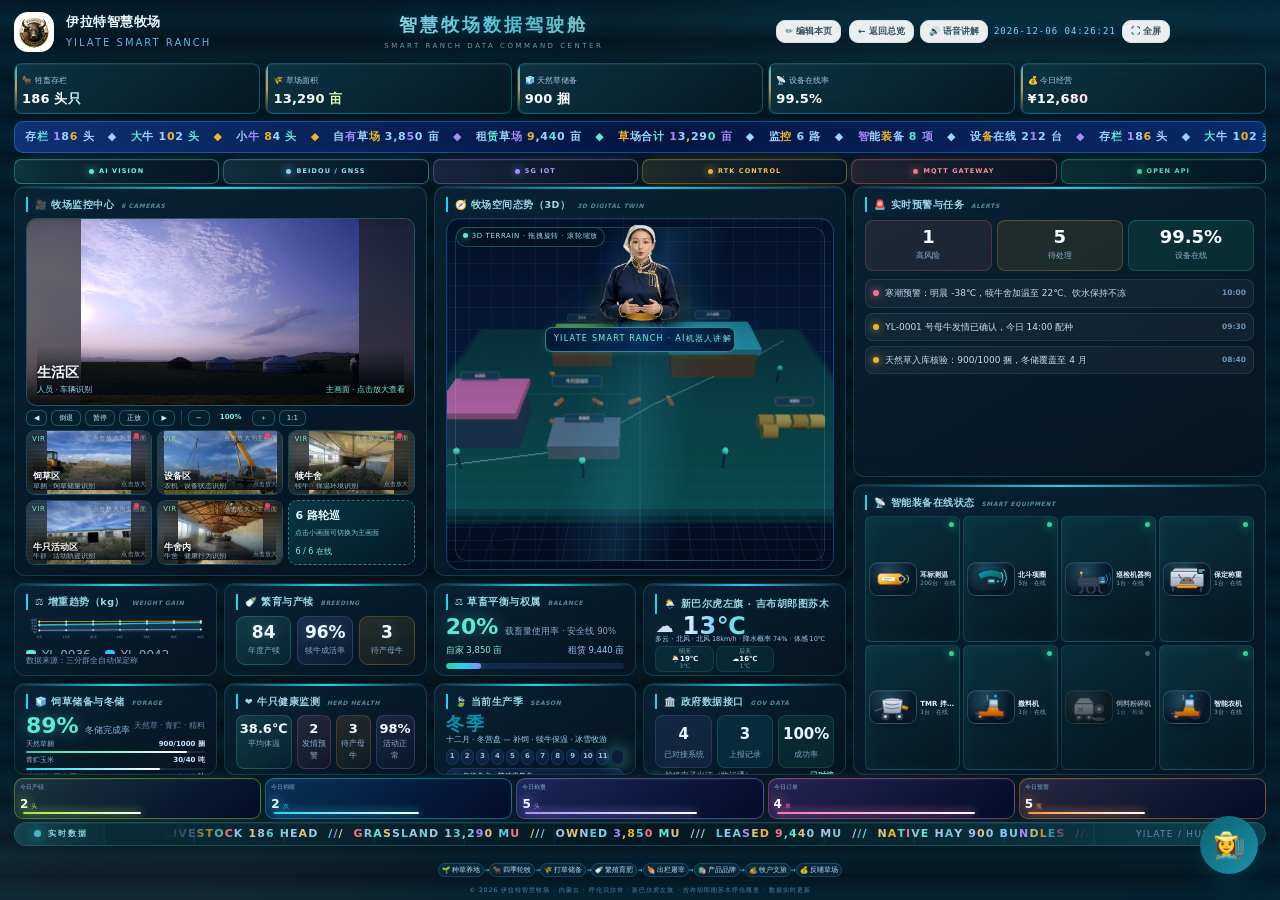
==== commit f7230800: "v98.6 全系统屏幕自动适配" ====
--- a/index.html
+++ b/index.html
@@ -7,15 +7,15 @@
 <meta http-equiv="Pragma" content="no-cache">
 <meta http-equiv="Expires" content="0">
 <title>伊拉特智慧牧场 · 一体化管理平台</title>
-<link rel="icon" href="assets/logo-sm.webp?v=98.5a">
-<link rel="stylesheet" href="css/style.css?v=98.5a">
+<link rel="icon" href="assets/logo-sm.webp?v=98.6a">
+<link rel="stylesheet" href="css/style.css?v=98.6a">
 </head>
 <body>
 <div class="app">
   <!-- 侧边导航（栏目由系统动态渲染，可在顶栏 ⚙ 修改栏目名） -->
   <aside class="sidebar" id="sidebar">
     <div class="brand">
-      <div class="brand-logo"><img src="assets/logo-sm.webp?v=98.5a" alt="艾牧戈 AimuGo"></div>
+      <div class="brand-logo"><img src="assets/logo-sm.webp?v=98.6a" alt="艾牧戈 AimuGo"></div>
       <div class="brand-text">
         <div class="brand-name">伊拉特 · 智慧牧场</div>
         <div class="brand-sub">YILATE SMART RANCH</div>
@@ -24,7 +24,7 @@
     <nav class="nav" id="nav"></nav>
     <div class="sidebar-foot">
       <div class="wx-mini">📱 牧民端小程序 · 游客端小程序</div>
-      <div class="sys-info">平台 v98.5 · 2026-09-26 · 呼伦贝尔</div>
+      <div class="sys-info">平台 v98.6 · 2026-09-26 · 呼伦贝尔</div>
     </div>
   </aside>
   <div class="mask" id="mask"></div>
@@ -35,7 +35,7 @@
       <button class="menu-btn" id="menuBtn">☰</button>
       <div class="crumb" id="crumb">数据总览</div>
       <button class="home-btn" id="homeBtn" type="button" title="返回总览主页">🏠 总览主页</button>
-      <span class="ver-badge" title="当前版本">v98.5 · 09-26</span>
+      <span class="ver-badge" title="当前版本">v98.6 · 09-26</span>
       <div class="topbar-right">
         <div class="iot-chip" id="iotChip" title="点击开/关智能硬件实时采集">● 实时采集</div>
         <button class="gear-btn" id="themeBtn" title="切换科技深色 / 浅色">🌙</button>
@@ -54,13 +54,13 @@
     </header>
     <nav class="mnav" id="mnav"></nav>
     <section class="content" id="content"></section>
-    <footer class="foot">© 2026 内蒙古艾牧戈数智科技有限公司 · 智慧畜牧业一体化管理平台 v98.5 · 2026-09-26</footer>
+    <footer class="foot">© 2026 内蒙古艾牧戈数智科技有限公司 · 智慧畜牧业一体化管理平台 v98.6 · 2026-09-26</footer>
   </main>
 </div>
 <button class="fab" id="fabBtn" title="智能服务小伊">👩‍🌾</button>
-<script src="assets/vendor/three.min.js?v=98.5a"></script>
-<script src="js/data.js?v=98.5a"></script>
-<script src="js/charts.js?v=98.5a"></script>
-<script src="js/app.js?v=98.5a"></script>
+<script src="assets/vendor/three.min.js?v=98.6a"></script>
+<script src="js/data.js?v=98.6a"></script>
+<script src="js/charts.js?v=98.6a"></script>
+<script src="js/app.js?v=98.6a"></script>
 </body>
 </html>
--- a/css/style.css
+++ b/css/style.css
@@ -4107,6 +4107,14 @@
 html.performance-mode .bs-v8 .bs-panel,
 html.performance-mode .bs-v8 .bs-kpi{backdrop-filter:none!important}
 
+/* v98.6 全系统随屏幕自动适配：普通栏目使用当前可用宽度，小屏自动单列 */
+body:not(.bigscreen-active) .page{width:100%!important;max-width:100%!important;margin-left:0!important;margin-right:0!important}
+body:not(.bigscreen-active) .agent-page{max-width:1100px!important;margin-left:auto!important;margin-right:auto!important}
+body:not(.bigscreen-active) .content{width:100%!important;max-width:none!important}
+body:not(.bigscreen-active) .grid-3{grid-template-columns:minmax(0,2fr) minmax(280px,1fr)}
+@media(max-width:1100px){body:not(.bigscreen-active) .grid-3{grid-template-columns:1fr}body:not(.bigscreen-active) .kpi-grid{grid-template-columns:repeat(2,minmax(0,1fr))}}
+@media(max-width:640px){body:not(.bigscreen-active) .kpi-grid{grid-template-columns:1fr 1fr}}
+
 /* v98 全站后台功能完善 */
 .admin-meta{color:#7b9098;font-size:10.5px;line-height:1.5}.admin-loading,.admin-empty{padding:18px;border:1px dashed var(--line);border-radius:10px;color:#7b9098;font-size:11px;text-align:center;background:#fbfdfd}.admin-empty{color:#b45309;background:#fffaf0}.admin-row-actions{display:flex;gap:5px;flex-wrap:wrap}.admin-row-actions button{border:1px solid rgba(13,148,136,.22);background:#fff;color:#0f6678;border-radius:7px;padding:5px 7px;font:inherit;font-size:10px;cursor:pointer}.admin-row-actions button:hover{border-color:#168198;background:#f3fbfc}.admin-runtime{display:grid;grid-template-columns:1fr 1fr;gap:9px}.admin-runtime>div{padding:11px 12px;border:1px solid #e3ecef;border-radius:10px;background:linear-gradient(145deg,#fff,#f8fbfc)}.admin-runtime span{display:block;color:#80949b;font-size:10px}.admin-runtime b{display:block;margin-top:3px;color:#1d4653;font-size:13px}.admin-runtime i{display:block;margin-top:3px;color:#81969d;font-size:9.5px;font-style:normal;word-break:break-all}.admin-actions+.admin-meta,.admin-actions .admin-meta{margin-left:auto}
 body[data-theme="dark"] .admin-loading,body[data-theme="dark"] .admin-empty,body[data-theme="dark"] .admin-row-actions button,body[data-theme="dark"] .admin-runtime>div{background:linear-gradient(145deg,rgba(7,31,42,.94),rgba(4,20,29,.97));border-color:rgba(55,179,200,.18)}body[data-theme="dark"] .admin-runtime b{color:#d9f3f7}
